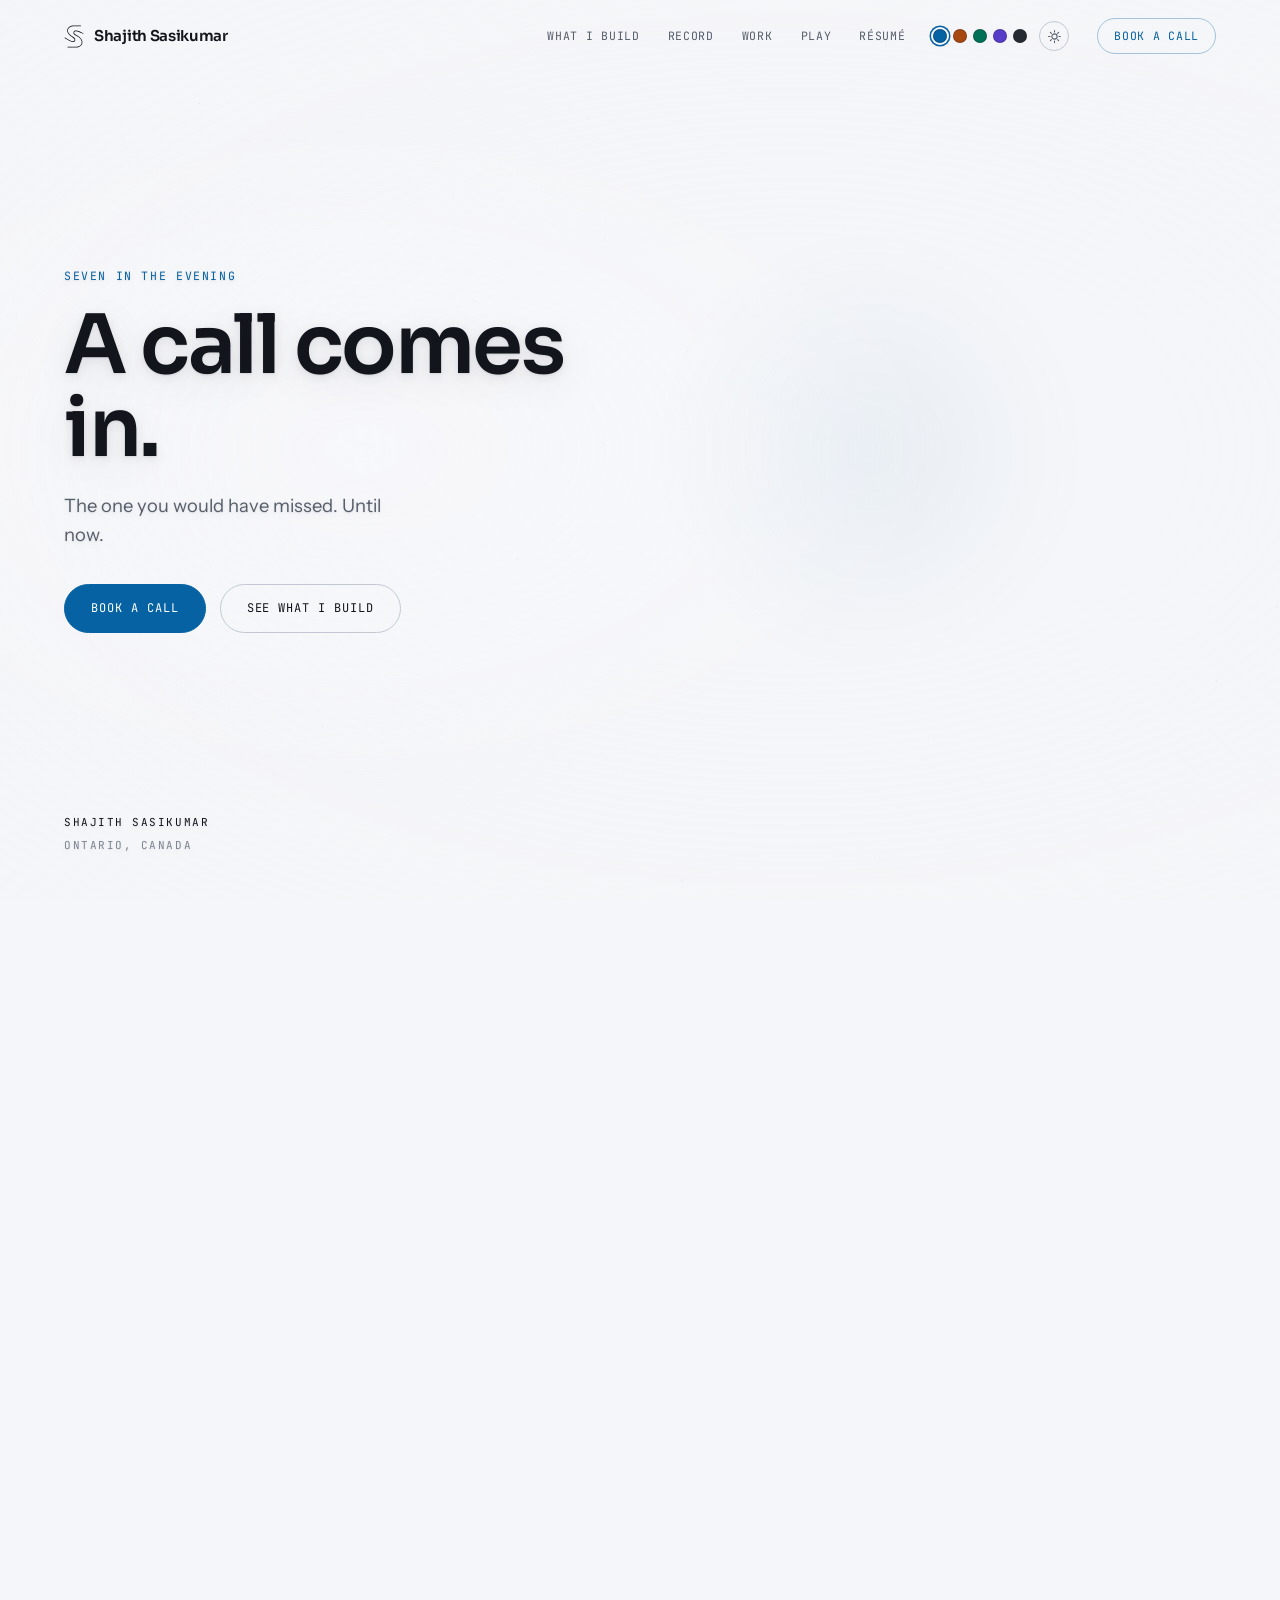
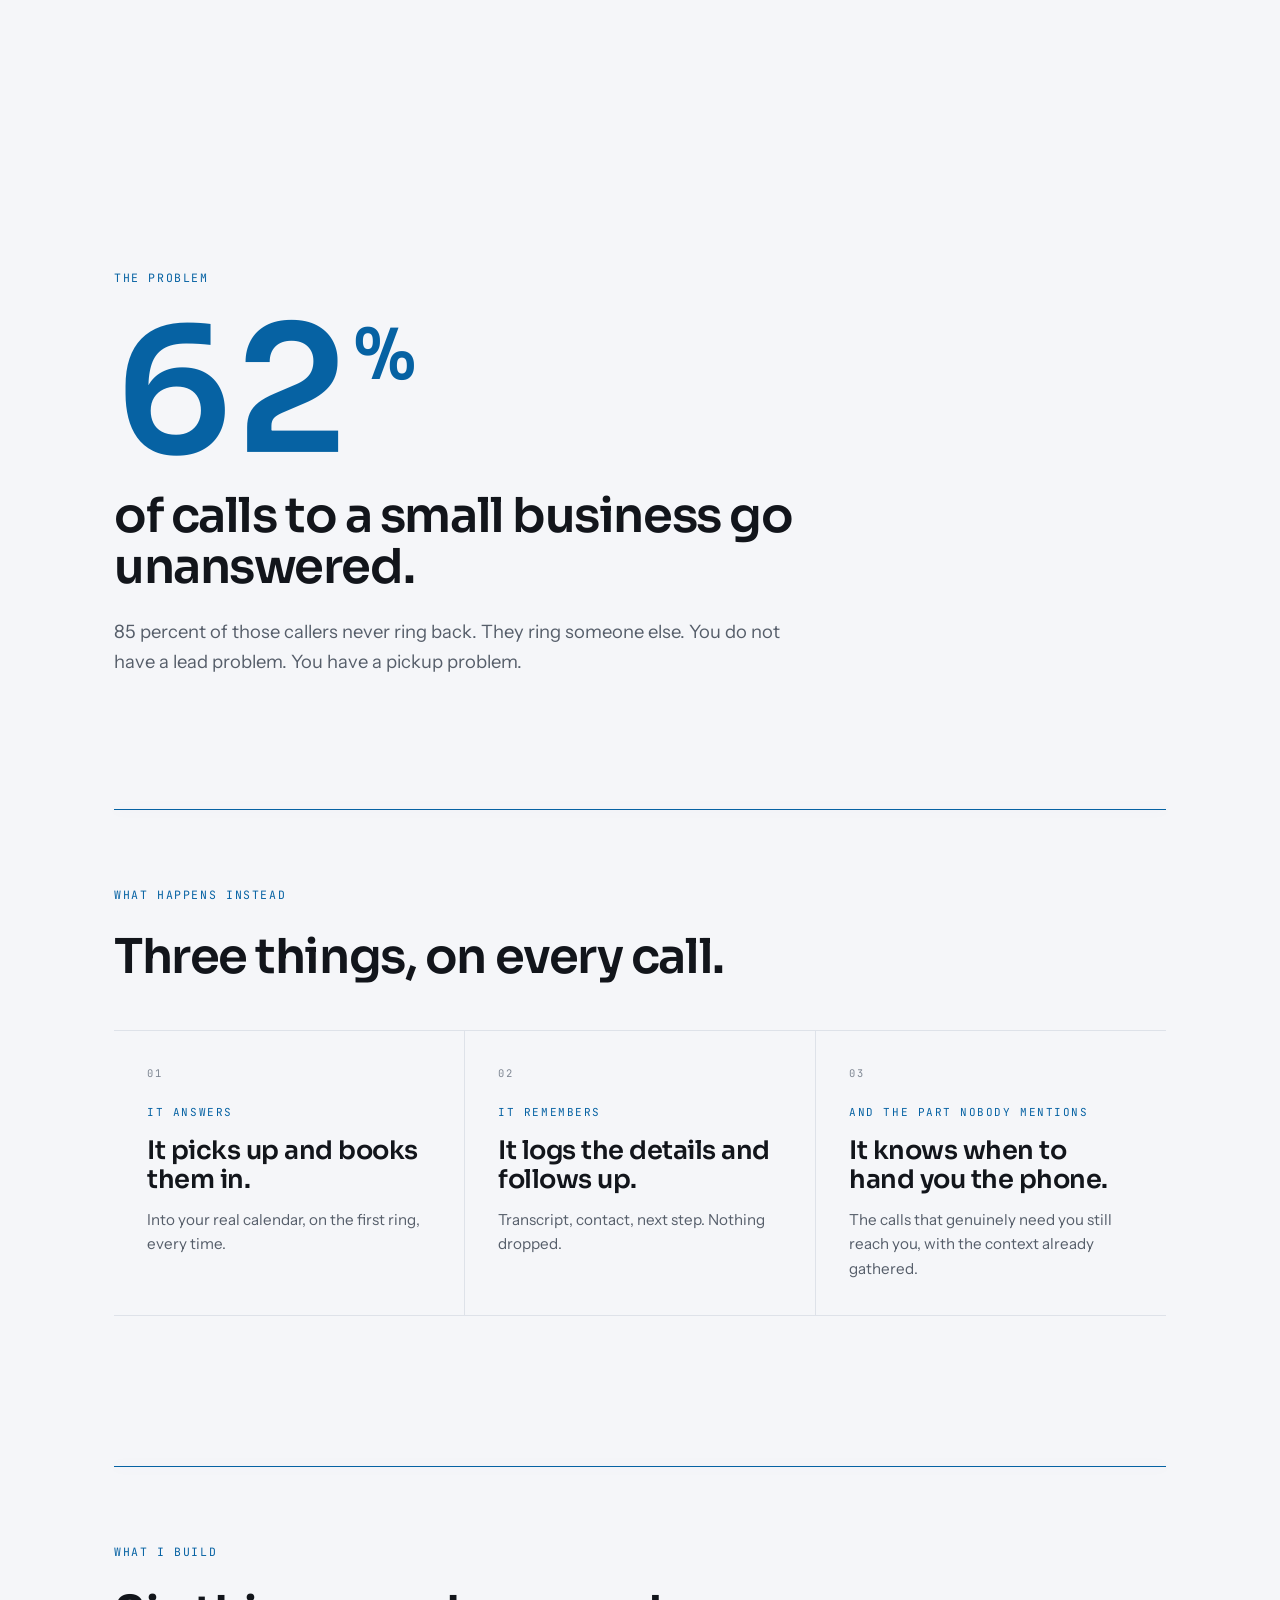
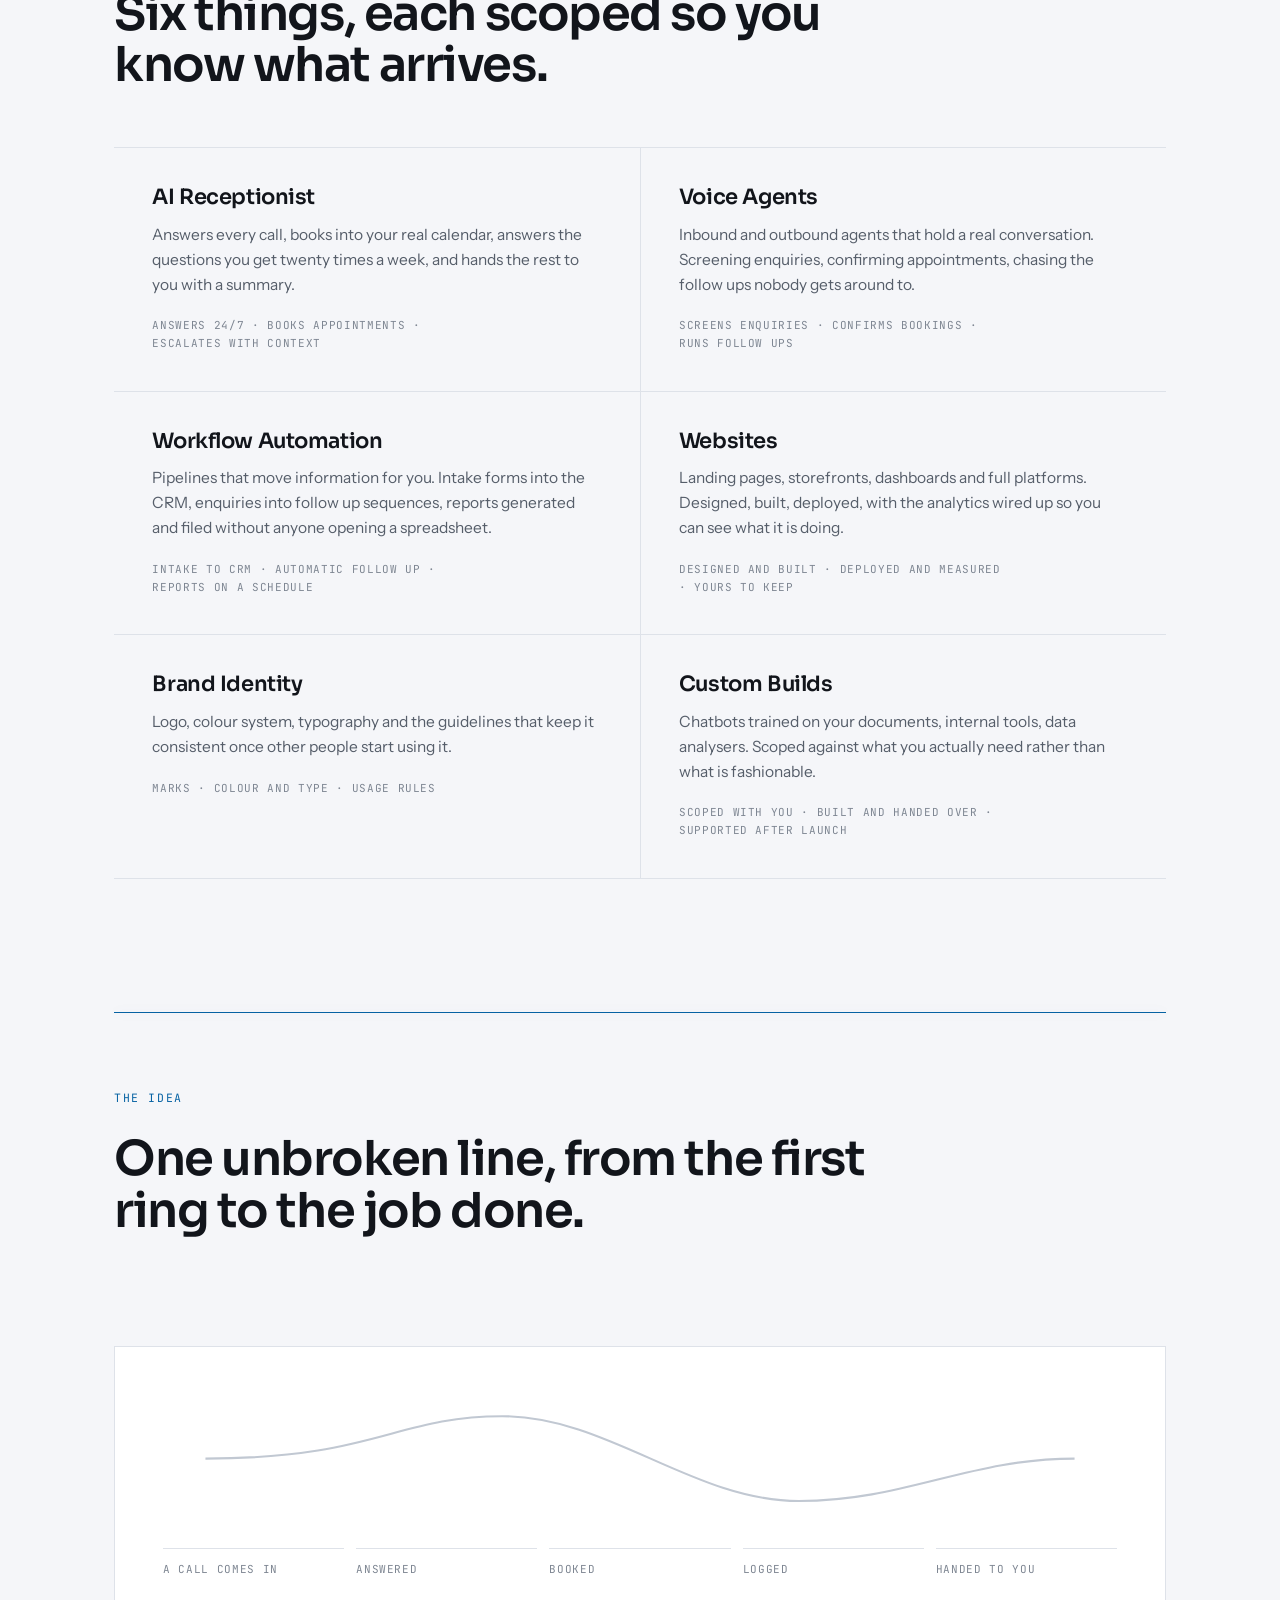
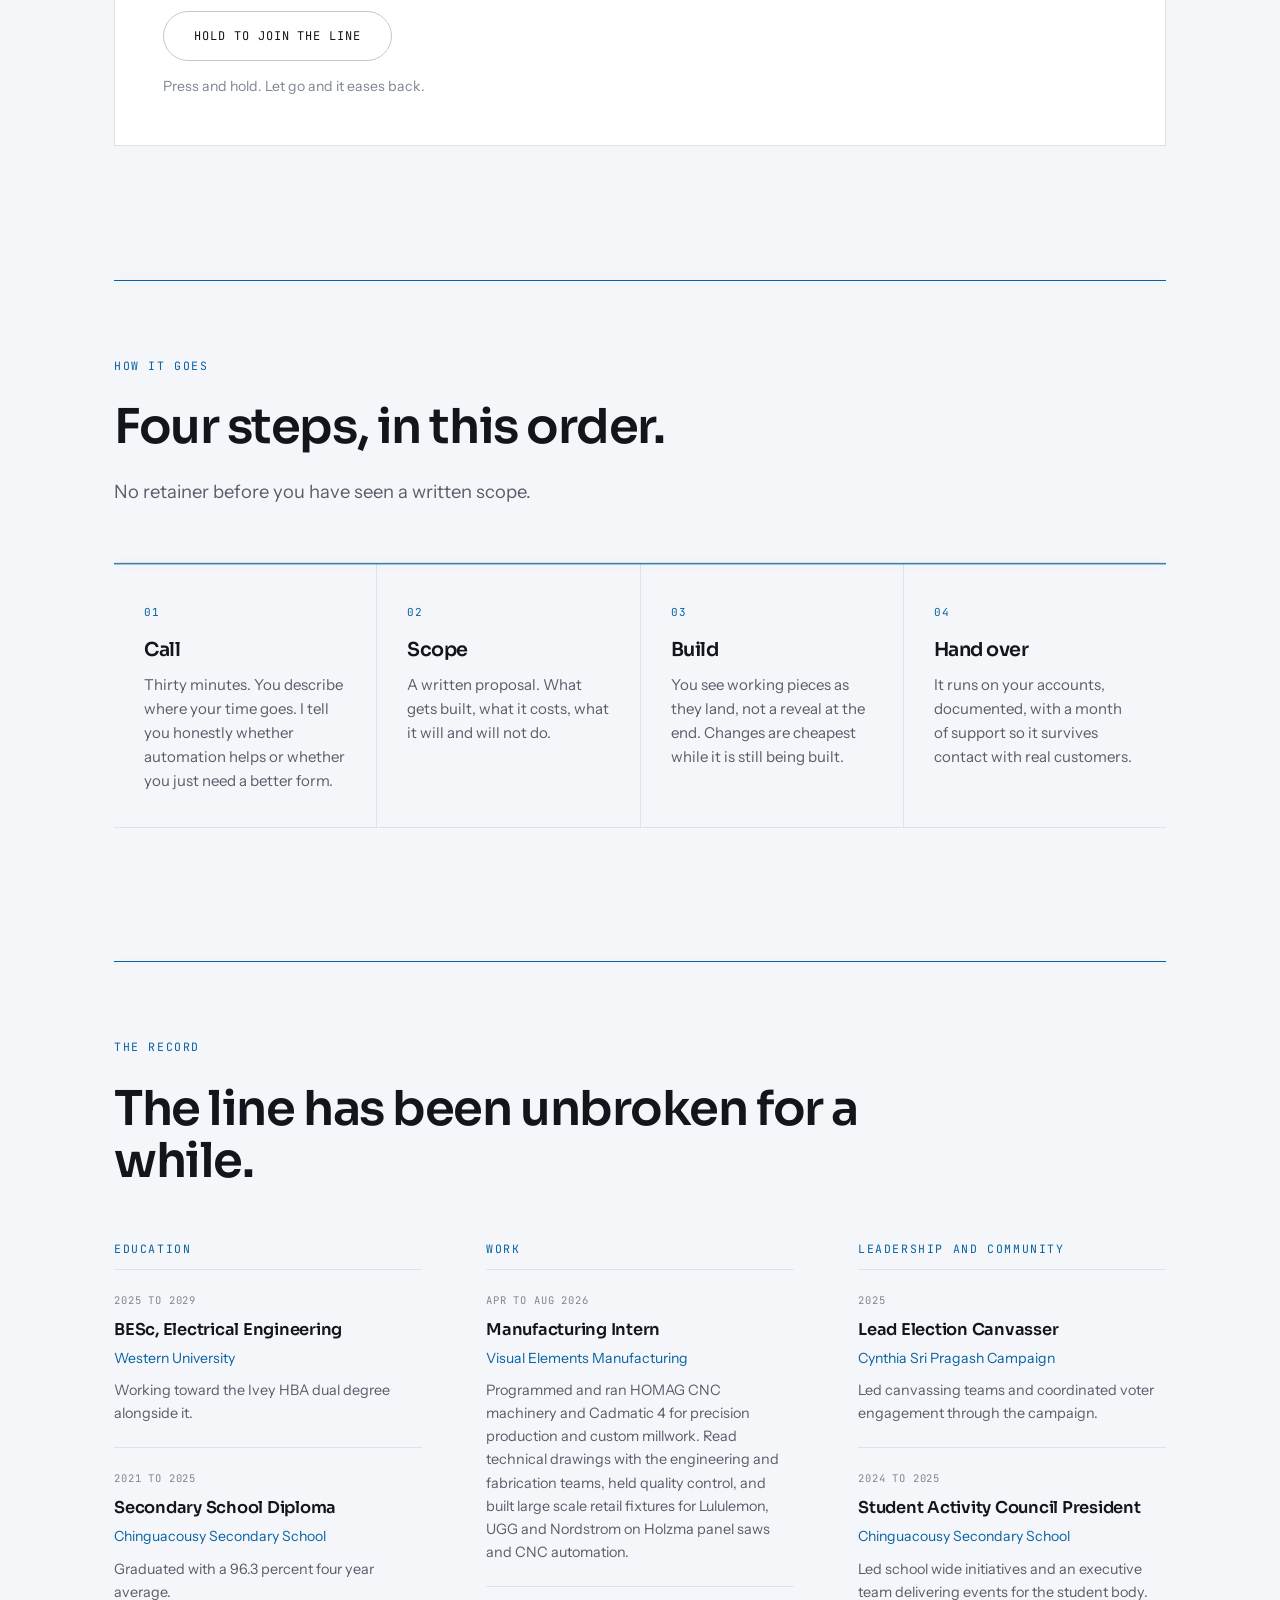
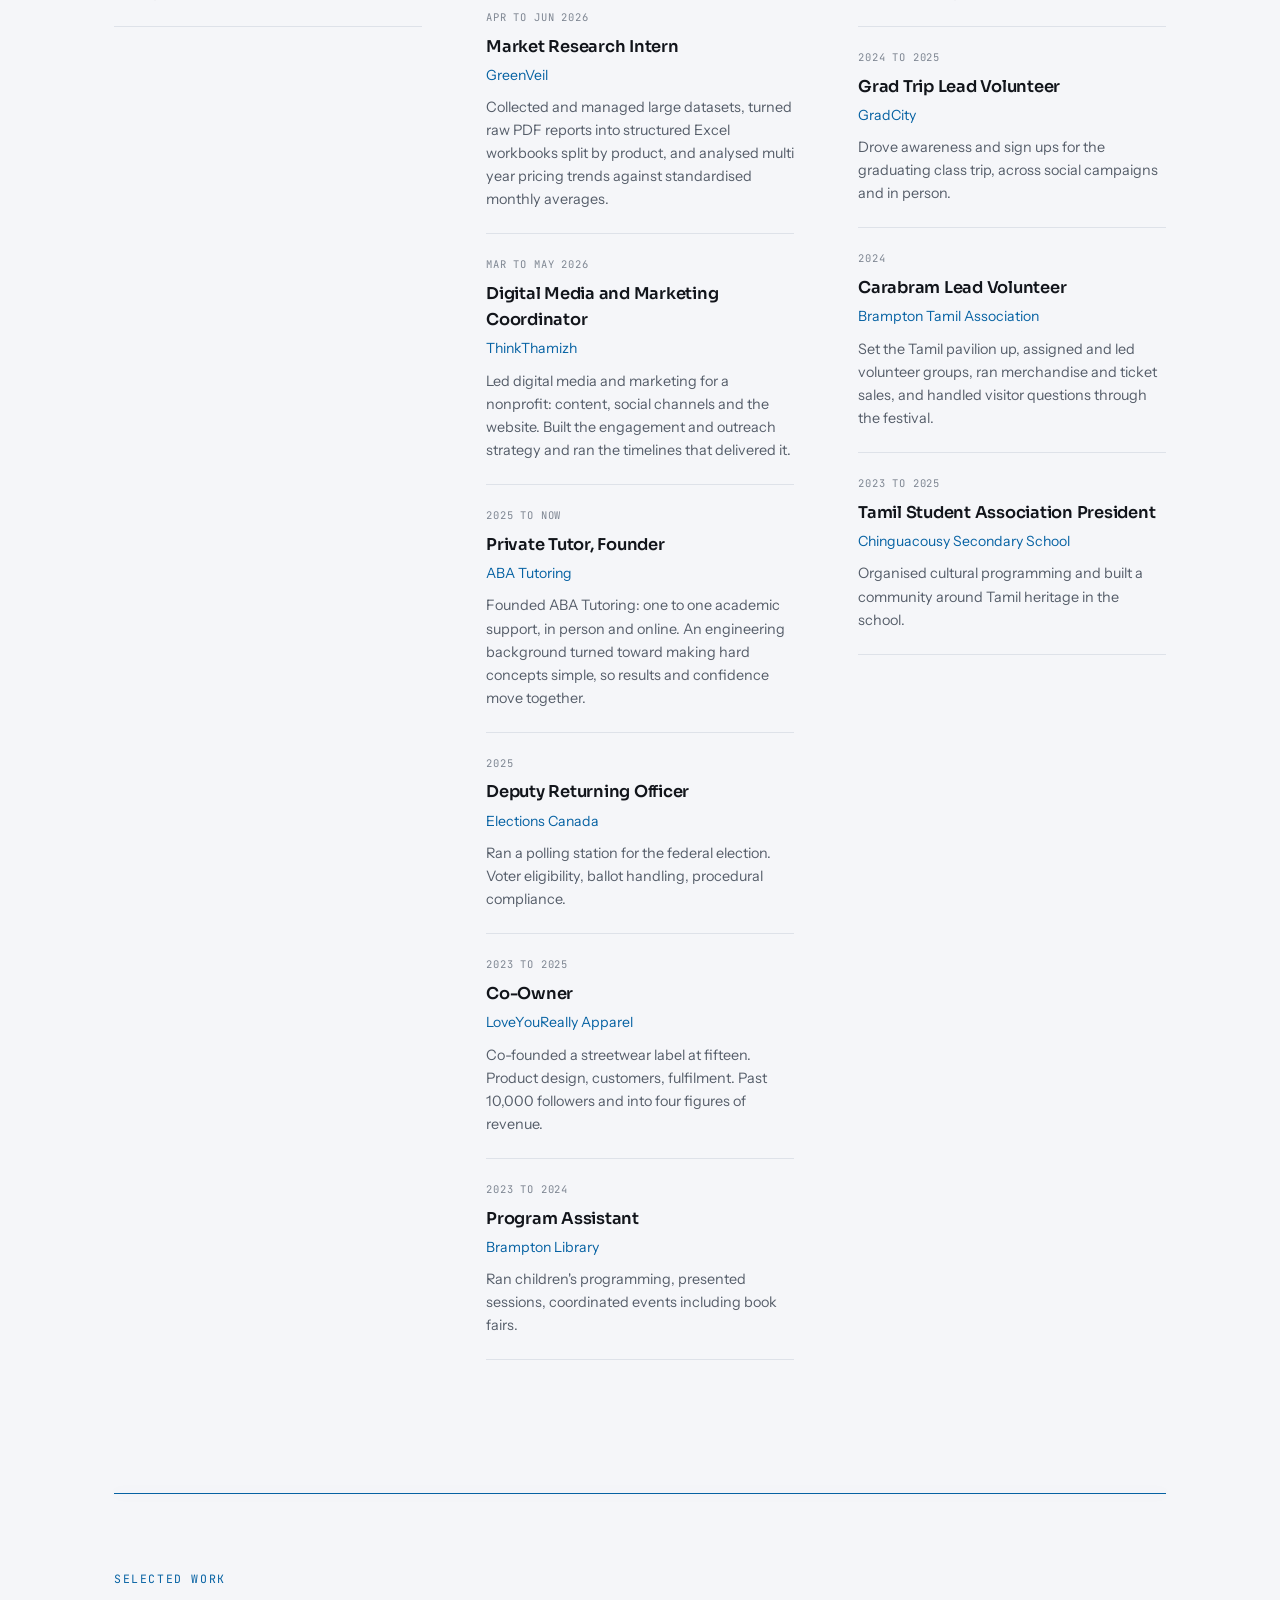
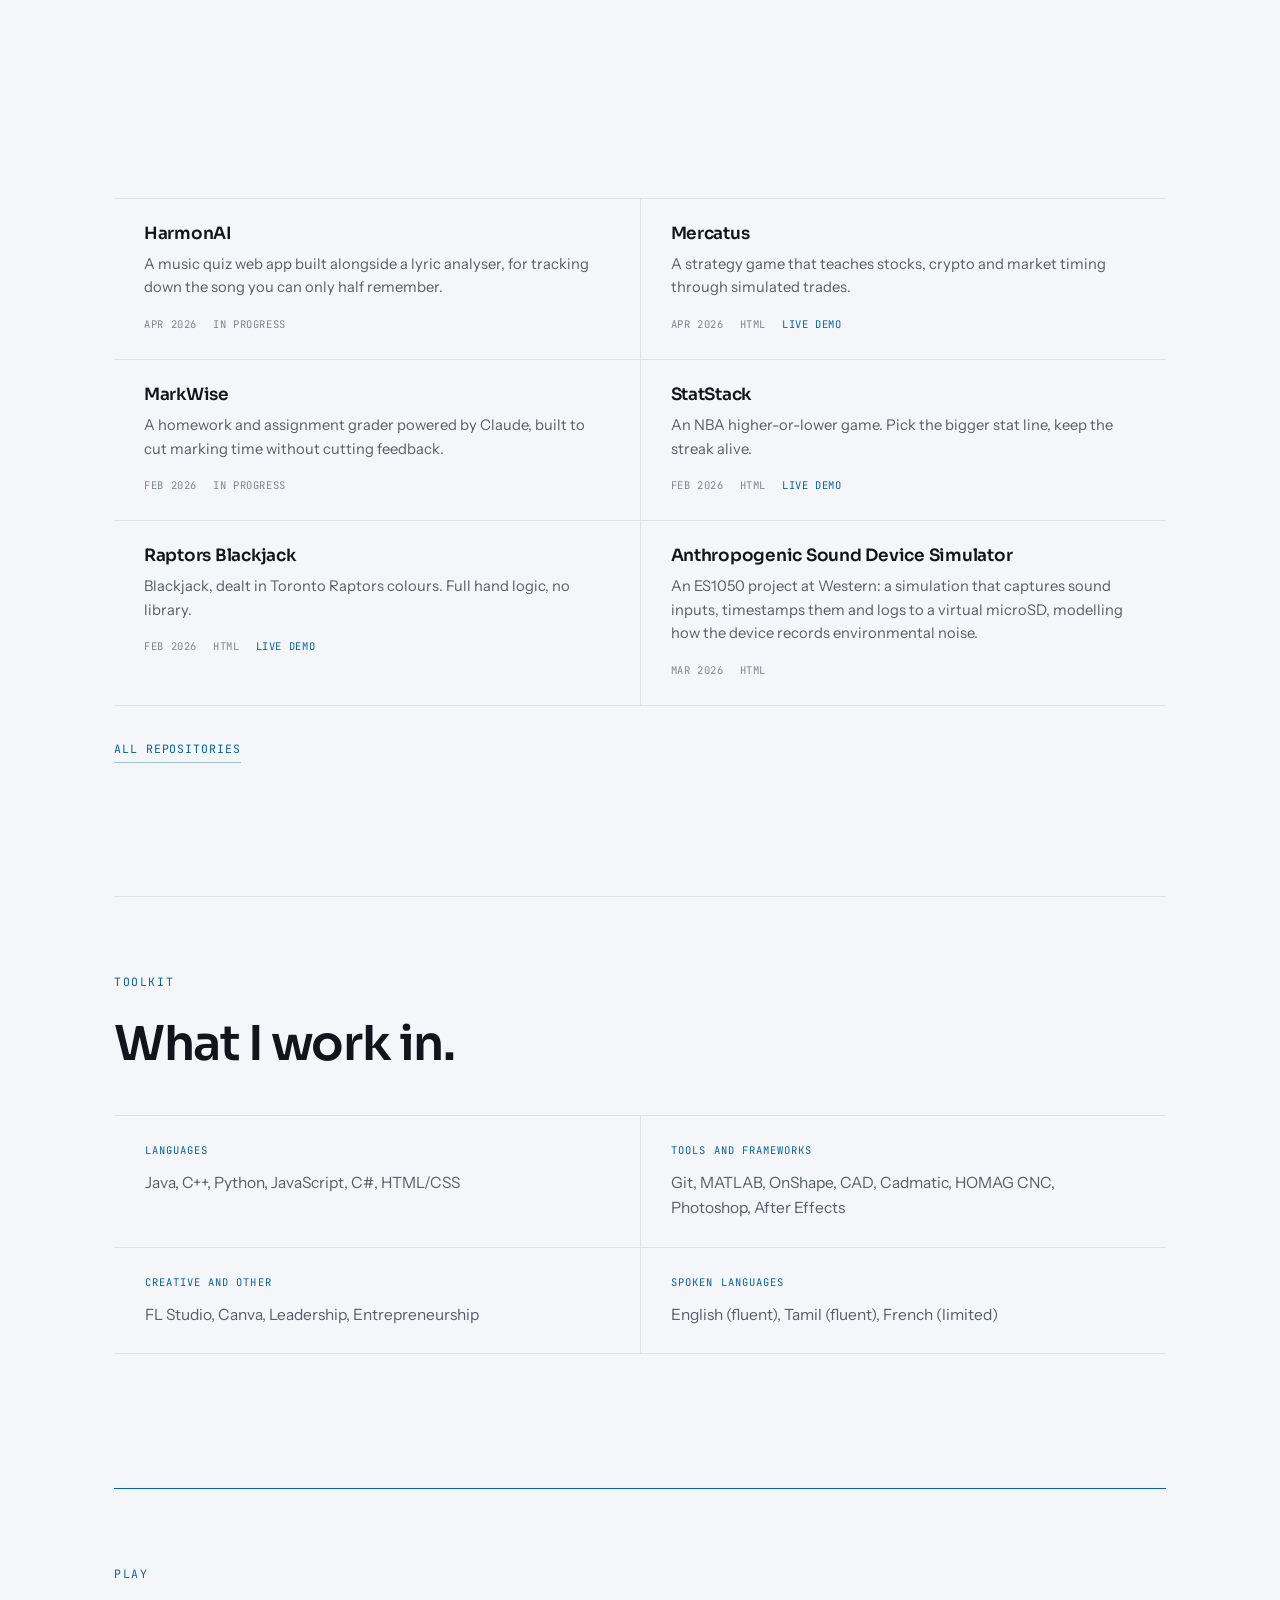
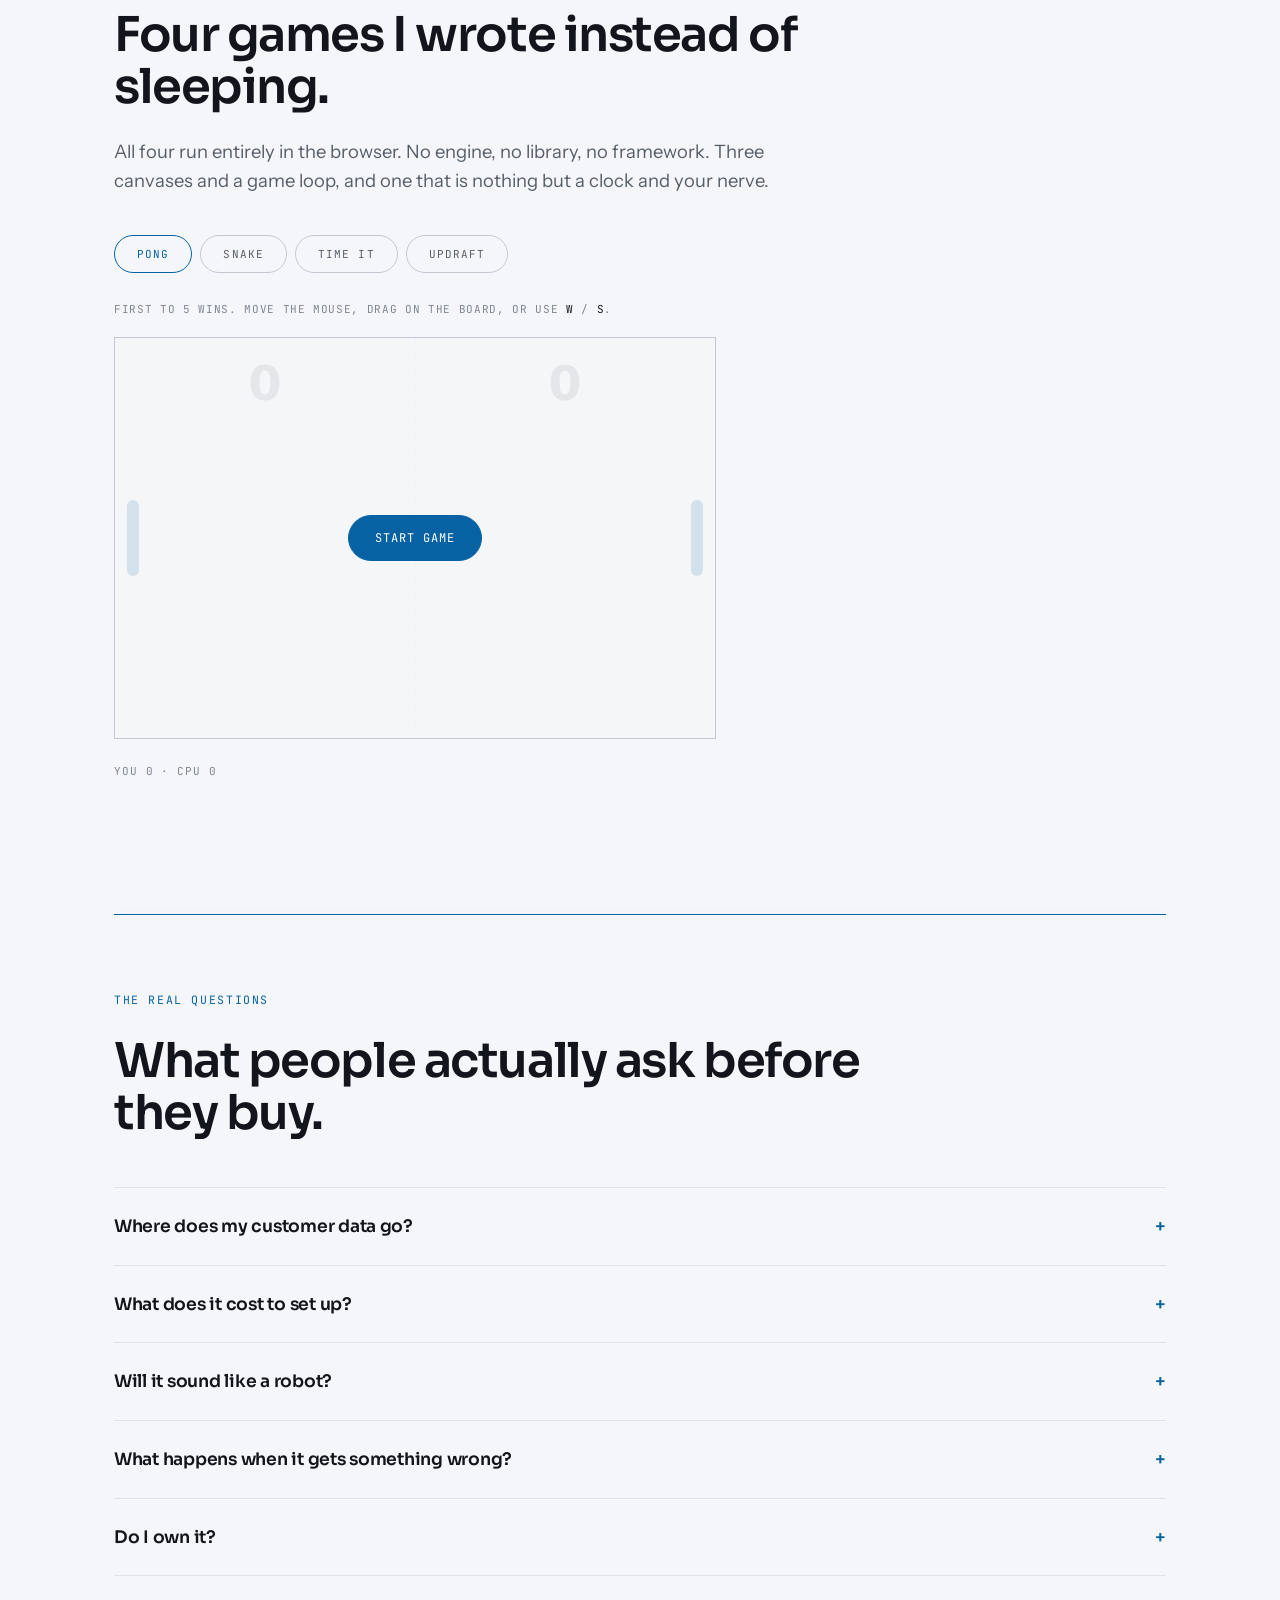
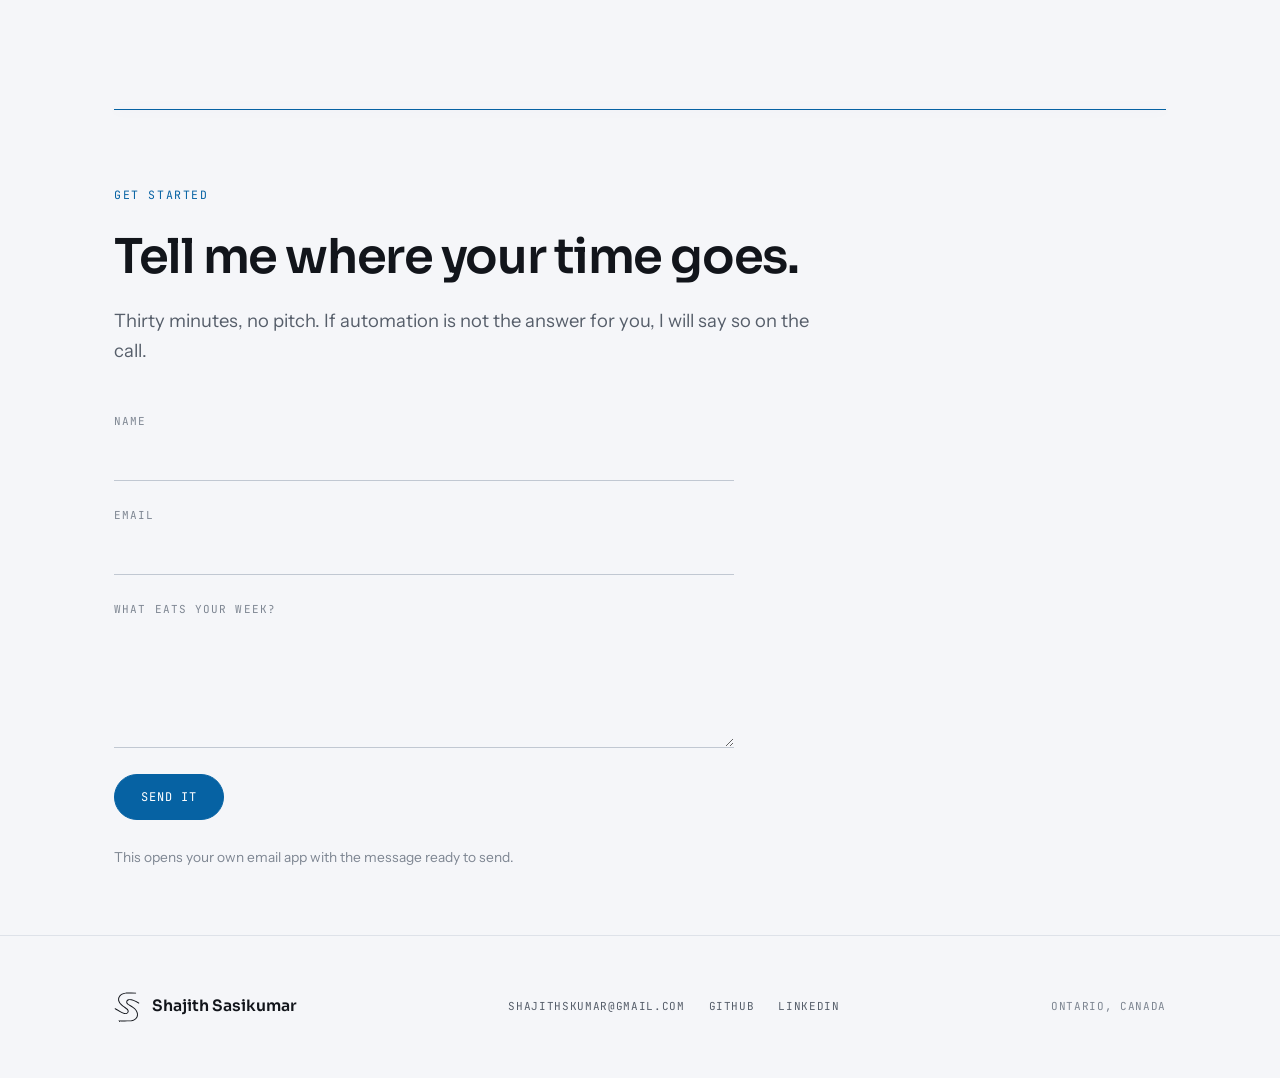
==== index.html @ 6ab2321f "Stamp the asset URLs, and make the fps panel reachable The panel did not appear, and the reason is t" ====
<!doctype html>
<html lang="en">
<head>
<meta charset="utf-8">
<meta name="viewport" content="width=device-width, initial-scale=1">
<title>Shajith Sasikumar, AI systems that keep running</title>
<meta name="description" content="I build AI receptionists, voice agents and workflow automation for small businesses. Electrical Engineering at Western University, pursuing the Ivey HBA.">
<meta name="theme-color" content="#0B0D10">
<script>
/* Runs before the stylesheet paints, so a returning visitor never sees the
   default theme flash past on the way to theirs. */
(function () {
  try {
    var d = document.documentElement, s = window.localStorage;
    var m = s.getItem('ss-mode');
    if (m === 'light' || m === 'dark') d.setAttribute('data-theme', m);
    var a = s.getItem('ss-accent');
    if (a && a !== 'signal') d.setAttribute('data-accent', a);
  } catch (e) {}
})();
</script>
<link rel="icon" href="data:image/svg+xml,<svg xmlns='http://www.w3.org/2000/svg' viewBox='0 0 32 32'><rect width='32' height='32' fill='%230B0D10'/><path d='M9 22c6 0 8-4 14-4M9 14c6 0 8-4 14-4' stroke='%23EEF2F6' stroke-width='2.4' fill='none' stroke-linecap='round'/></svg>">

<!-- DEPLOY STEP: patch og:url and og:image with the live absolute URL before zipping -->
<meta property="og:type" content="website">
<meta property="og:title" content="Shajith Sasikumar, AI systems that keep running">
<meta property="og:description" content="AI receptionists, voice agents and workflow automation for small businesses.">
<meta property="og:url" content="PATCH_AT_DEPLOY">
<meta property="og:image" content="PATCH_AT_DEPLOY">
<meta name="twitter:card" content="summary_large_image">

<link rel="preconnect" href="https://fonts.googleapis.com">
<link rel="preconnect" href="https://fonts.gstatic.com" crossorigin>
<link rel="stylesheet" href="https://fonts.googleapis.com/css2?family=Sora:wght@400;600&family=Instrument+Sans:wght@400;500&family=JetBrains+Mono:wght@400&display=swap">
<link rel="stylesheet" href="assets/style.css?v=20260916c">
</head>

<body>
<a class="skip" href="#main">Skip to content</a>
<div class="prog" id="prog" aria-hidden="true"></div>
<canvas class="streak" id="streak" aria-hidden="true"></canvas>
<div class="wipe" id="wipe" aria-hidden="true"><div class="wipe-mark"><svg class="wipe-mark-svg" xmlns="http://www.w3.org/2000/svg" viewBox="292 256 426 496" fill="currentColor" aria-hidden="true"><g transform="translate(0,1024) scale(0.1,-0.1)"><path d="M4878 7575 c-1 -1 -41 -6 -88 -9 -492 -39 -939 -317 -1120 -698 -67
-141 -85 -228 -85 -413 0 -146 2 -168 28 -255 63 -214 192 -421 392 -628 173
-180 337 -309 715 -562 232 -156 382 -297 420 -395 37 -95 33 -183 -10 -263
-80 -150 -268 -206 -501 -151 -292 69 -835 354 -1411 740 -103 69 -143 76
-177 33 -24 -30 -27 -72 -8 -96 15 -20 170 -122 407 -270 511 -318 900 -504
1190 -568 80 -18 246 -21 313 -5 242 56 407 268 382 488 -26 232 -154 380
-570 657 -300 200 -468 334 -630 501 -126 130 -175 192 -245 309 -186 309
-188 629 -6 910 147 227 441 414 751 479 179 37 284 41 1116 41 l810 0 -3 78
-3 77 -832 2 c-457 1 -833 0 -835 -2z"/><path d="M5306 6479 c-213 -61 -341 -193 -377 -392 -30 -163 56 -349 224 -484
83 -68 170 -123 367 -233 176 -99 361 -213 475 -294 475 -335 732 -754 712
-1156 -23 -445 -333 -773 -850 -899 -190 -47 -303 -51 -1298 -51 -909 0 -909
0 -909 -29 0 -15 -3 -49 -6 -75 -7 -47 -7 -47 1027 -43 569 2 1052 7 1074 11
363 65 601 174 804 370 175 170 270 354 306 591 61 404 -98 801 -462 1156
-205 201 -362 310 -828 577 -216 123 -310 188 -371 255 -196 212 -123 459 161
543 274 81 844 -108 1517 -503 102 -60 131 -73 153 -67 36 9 57 44 53 91 -3
38 -5 39 -148 125 -378 228 -822 421 -1136 494 -161 37 -382 43 -488 13z"/></g></svg></div></div>

<!-- one fixed environment layer behind everything -->
<div class="env" aria-hidden="true"><canvas id="motes"></canvas></div>

<nav class="nav" aria-label="Primary">
  <a class="nav-mark" href="#top">
    <svg width="20" height="23" xmlns="http://www.w3.org/2000/svg" viewBox="292 256 426 496" fill="currentColor" aria-hidden="true"><g transform="translate(0,1024) scale(0.1,-0.1)"><path d="M4878 7575 c-1 -1 -41 -6 -88 -9 -492 -39 -939 -317 -1120 -698 -67
-141 -85 -228 -85 -413 0 -146 2 -168 28 -255 63 -214 192 -421 392 -628 173
-180 337 -309 715 -562 232 -156 382 -297 420 -395 37 -95 33 -183 -10 -263
-80 -150 -268 -206 -501 -151 -292 69 -835 354 -1411 740 -103 69 -143 76
-177 33 -24 -30 -27 -72 -8 -96 15 -20 170 -122 407 -270 511 -318 900 -504
1190 -568 80 -18 246 -21 313 -5 242 56 407 268 382 488 -26 232 -154 380
-570 657 -300 200 -468 334 -630 501 -126 130 -175 192 -245 309 -186 309
-188 629 -6 910 147 227 441 414 751 479 179 37 284 41 1116 41 l810 0 -3 78
-3 77 -832 2 c-457 1 -833 0 -835 -2z"/><path d="M5306 6479 c-213 -61 -341 -193 -377 -392 -30 -163 56 -349 224 -484
83 -68 170 -123 367 -233 176 -99 361 -213 475 -294 475 -335 732 -754 712
-1156 -23 -445 -333 -773 -850 -899 -190 -47 -303 -51 -1298 -51 -909 0 -909
0 -909 -29 0 -15 -3 -49 -6 -75 -7 -47 -7 -47 1027 -43 569 2 1052 7 1074 11
363 65 601 174 804 370 175 170 270 354 306 591 61 404 -98 801 -462 1156
-205 201 -362 310 -828 577 -216 123 -310 188 -371 255 -196 212 -123 459 161
543 274 81 844 -108 1517 -503 102 -60 131 -73 153 -67 36 9 57 44 53 91 -3
38 -5 39 -148 125 -378 228 -822 421 -1136 494 -161 37 -382 43 -488 13z"/></g></svg>
    <span>Shajith Sasikumar</span>
  </a>
  <div class="nav-links">
    <a href="#build">What I build</a>
    <a href="#record">Record</a>
    <a href="#work">Work</a>
    <a href="#play">Play</a>
    <a href="Shajith_Sasikumar_Resume.pdf" target="_blank" rel="noopener">Résumé</a>
    <div class="theming">
      <div class="swatches" role="radiogroup" aria-label="Accent colour">
        <button class="sw" type="button" role="radio" data-accent="signal" aria-checked="true"  aria-label="Signal"></button>
        <button class="sw" type="button" role="radio" data-accent="ember"  aria-checked="false" aria-label="Ember"></button>
        <button class="sw" type="button" role="radio" data-accent="mint"   aria-checked="false" aria-label="Mint"></button>
        <button class="sw" type="button" role="radio" data-accent="iris"   aria-checked="false" aria-label="Iris"></button>
        <button class="sw" type="button" role="radio" data-accent="bone"   aria-checked="false" aria-label="Bone"></button>
      </div>
      <button class="mode" id="mode" type="button" aria-label="Switch colour mode">
        <svg viewBox="0 0 24 24" fill="none" stroke="currentColor" stroke-width="1.7" stroke-linecap="round" aria-hidden="true">
          <g class="i-sun"><circle cx="12" cy="12" r="4.2"/><path d="M12 2.6v2.2M12 19.2v2.2M2.6 12h2.2M19.2 12h2.2M5.4 5.4l1.6 1.6M17 17l1.6 1.6M18.6 5.4L17 7M7 17l-1.6 1.6"/></g>
          <g class="i-moon"><path d="M20 14.2A8.2 8.2 0 0 1 9.8 4a8.4 8.4 0 1 0 10.2 10.2z"/></g>
        </svg>
      </button>
    </div>
    <a class="nav-cta" href="#book">Book a call</a>
  </div>
</nav>

<main id="main">

<!-- ============ HERO ============ -->
<section class="hero" id="top">
  <div class="stage" id="stage">

    <!-- vector environment: depth, drift, and the glow that follows the line -->
    <div class="field-glow" id="field-glow" aria-hidden="true"></div>
    <canvas id="field" class="field" aria-hidden="true"></canvas>
    <div class="vignette" aria-hidden="true"></div>

    <!-- the mark draws itself across the whole scroll -->
    <div class="mark-wrap" aria-hidden="true">
      <div class="mark-halo" id="mark-halo"></div>
      <svg class="hero-mark" xmlns="http://www.w3.org/2000/svg" viewBox="292 256 426 496" fill="none" stroke="currentColor" stroke-width="15.9" stroke-linecap="round" stroke-linejoin="round" aria-hidden="true"><path class="mk mk1" d="M653.21 274.55 C617.32 273.38 581.49 274.53 545.61 274.18 C527.58 274.01 509.55 273.45 491.55 274.55 C473.72 275.64 455.92 278.34 439.22 284.51 C422.36 290.74 406.62 300.50 393.90 313.37 C381.29 326.13 371.64 341.95 367.87 359.25 C364.10 376.54 366.20 395.32 372.61 411.99 C379.02 428.66 389.74 443.22 401.84 456.40 C414.05 469.70 427.66 481.58 442.08 492.37 C456.36 503.06 471.43 512.67 485.99 523.02 C493.33 528.25 500.55 533.66 506.99 540.01 C513.31 546.24 518.88 553.38 521.76 561.69 C524.70 570.17 524.84 579.87 521.68 588.26 C518.57 596.49 512.29 603.45 504.60 607.73 C496.77 612.09 487.49 613.65 478.43 613.45 C469.37 613.25 460.54 611.29 451.93 608.68 C434.86 603.52 418.65 595.85 402.79 587.61 C371.08 571.12 340.75 552.34 311.07 532.40"/><path class="mk mk2" d="M699.43 439.81 C667.86 420.55 635.12 403.59 600.12 391.64 C582.55 385.64 564.41 380.90 545.81 382.04 C536.60 382.60 527.27 384.61 519.46 389.35 C511.64 394.09 505.34 401.55 502.53 410.21 C499.66 419.02 500.42 429.08 504.23 437.51 C507.98 445.80 514.68 452.53 521.86 458.38 C536.21 470.07 552.46 478.21 568.44 487.25 C600.39 505.35 631.24 527.07 652.94 556.60 C663.88 571.49 672.50 588.38 676.30 606.51 C680.06 624.48 679.10 643.68 672.94 660.91 C666.78 678.13 655.43 693.37 641.11 704.80 C626.78 716.24 609.50 723.87 591.73 728.44 C582.68 730.77 573.51 732.31 564.23 733.07 C555.12 733.82 545.91 733.81 536.72 733.84 C518.33 733.90 500.01 734.08 481.67 734.17 C445.00 734.36 408.26 734.19 371.61 734.26"/></svg>
      <svg class="head-layer" viewBox="292 256 426 496" aria-hidden="true">
        <circle class="head" id="head" r="24" cx="-100" cy="-100"/>
        <circle class="head-core" id="head-core" r="6.5" cx="-100" cy="-100"/>
      </svg>
    </div>

    <p class="hero-id">Shajith Sasikumar<span>Ontario, Canada</span></p>

    <!-- the hero's one statement; the intro plays it in -->
    <div class="band hero-copy" id="hero-copy">
      <p class="band-kicker">Seven in the evening</p>
      <h1 class="band-h">A call comes in.</h1>
      <p class="band-sub">The one you would have missed. Until now.</p>
      <div class="band-cta">
        <a class="btn" href="#book">Book a call</a>
        <a class="btn btn-ghost" href="#build">See what I build</a>
      </div>
    </div>

    <p class="hero-cue" id="hero-cue" aria-hidden="true"><span>Scroll</span></p>

  </div>
</section>

  <!-- the composed static hero: phones and reduced motion -->
  <div class="static-hero" id="static-hero">
    <div class="static-field" aria-hidden="true"><svg class="static-mark" xmlns="http://www.w3.org/2000/svg" viewBox="292 256 426 496" fill="none" stroke="currentColor" stroke-width="15.9" stroke-linecap="round" stroke-linejoin="round" aria-hidden="true"><path class="mk mk1" d="M653.21 274.55 C617.32 273.38 581.49 274.53 545.61 274.18 C527.58 274.01 509.55 273.45 491.55 274.55 C473.72 275.64 455.92 278.34 439.22 284.51 C422.36 290.74 406.62 300.50 393.90 313.37 C381.29 326.13 371.64 341.95 367.87 359.25 C364.10 376.54 366.20 395.32 372.61 411.99 C379.02 428.66 389.74 443.22 401.84 456.40 C414.05 469.70 427.66 481.58 442.08 492.37 C456.36 503.06 471.43 512.67 485.99 523.02 C493.33 528.25 500.55 533.66 506.99 540.01 C513.31 546.24 518.88 553.38 521.76 561.69 C524.70 570.17 524.84 579.87 521.68 588.26 C518.57 596.49 512.29 603.45 504.60 607.73 C496.77 612.09 487.49 613.65 478.43 613.45 C469.37 613.25 460.54 611.29 451.93 608.68 C434.86 603.52 418.65 595.85 402.79 587.61 C371.08 571.12 340.75 552.34 311.07 532.40"/><path class="mk mk2" d="M699.43 439.81 C667.86 420.55 635.12 403.59 600.12 391.64 C582.55 385.64 564.41 380.90 545.81 382.04 C536.60 382.60 527.27 384.61 519.46 389.35 C511.64 394.09 505.34 401.55 502.53 410.21 C499.66 419.02 500.42 429.08 504.23 437.51 C507.98 445.80 514.68 452.53 521.86 458.38 C536.21 470.07 552.46 478.21 568.44 487.25 C600.39 505.35 631.24 527.07 652.94 556.60 C663.88 571.49 672.50 588.38 676.30 606.51 C680.06 624.48 679.10 643.68 672.94 660.91 C666.78 678.13 655.43 693.37 641.11 704.80 C626.78 716.24 609.50 723.87 591.73 728.44 C582.68 730.77 573.51 732.31 564.23 733.07 C555.12 733.82 545.91 733.81 536.72 733.84 C518.33 733.90 500.01 734.08 481.67 734.17 C445.00 734.36 408.26 734.19 371.61 734.26"/></svg></div>
    <div class="static-inner">
      <p class="band-kicker">Ontario, Canada</p>
      <h1 class="static-h">It answers the call you would have missed.</h1>
      <p class="static-sub">AI receptionists, voice agents and automation for small businesses. Electrical Engineering at Western University, pursuing the Ivey HBA.</p>
      <div class="band-cta">
        <a class="btn" href="#book">Book a call</a>
        <a class="btn btn-ghost" href="#build">See what I build</a>
      </div>
    </div>
  </div>


<!-- ============ ABOUT ============ -->
<section class="sec" id="about">
  <div class="wrap">
    <div class="rule"></div>
    <p class="kicker">About</p>
    <h2 class="sec-h rev">Electrical engineering, the Ivey HBA, and a practice that pays for itself.</h2>
    <div class="about-grid">
      <div class="about-copy stagger">
        <p>I am an Electrical Engineering student at Western University, working toward the Ivey HBA dual degree. It suits how I already worked: build the thing, then figure out how it pays for itself.</p>
        <p>At fifteen I co-founded a streetwear label and grew it past ten thousand followers, which taught me more about operations than any course has. Since then I have run a school's student council, organised cultural events for the Tamil Student Association, and managed a polling station for a federal election.</p>
        <p>Now I build automated systems for businesses that need the work done without hiring for it.</p>
      </div>
      <dl class="facts rev">
        <div><dt>Programme</dt><dd>Electrical Engineering, pursuing Ivey HBA</dd></div>
        <div><dt>Institution</dt><dd>Western University</dd></div>
        <div><dt>Secondary average</dt><dd>96.3%</dd></div>
        <div><dt>Building since</dt><dd>Age 15</dd></div>
        <div><dt>Languages</dt><dd>English, Tamil, French</dd></div>
      </dl>
    </div>
    <a class="more" href="Shajith_Sasikumar_Resume.pdf" target="_blank" rel="noopener">Download résumé (PDF)</a>
  </div>
</section>

<!-- ============ THE PROBLEM ============ -->
<section class="sec sec-problem" id="problem">
  <div class="wrap">
    <div class="rule"></div>
    <p class="kicker">The problem</p>
    <p class="stat-line"><span class="stat" data-count="62">62</span><span class="pct">%</span></p>
    <h2 class="sec-h">of calls to a small business go unanswered.</h2>
    <p class="lede">85 percent of those callers never ring back. They ring someone else. You do not have a lead problem. You have a pickup problem.</p>
  </div>
</section>

<!-- ============ WHAT I BUILD ============ -->
<!-- ============ WHAT HAPPENS INSTEAD ============ -->
<section class="sec" id="answer">
  <div class="wrap">
    <div class="rule"></div>
    <p class="kicker">What happens instead</p>
    <h2 class="sec-h rev">Three things, on every call.</h2>
    <ol class="beats stagger">
      <li>
        <p class="beat-k">It answers</p>
        <h3>It picks up and books them in.</h3>
        <p>Into your real calendar, on the first ring, every time.</p>
      </li>
      <li>
        <p class="beat-k">It remembers</p>
        <h3>It logs the details and follows up.</h3>
        <p>Transcript, contact, next step. Nothing dropped.</p>
      </li>
      <li>
        <p class="beat-k">And the part nobody mentions</p>
        <h3>It knows when to hand you the phone.</h3>
        <p>The calls that genuinely need you still reach you, with the context already gathered.</p>
      </li>
    </ol>
  </div>
</section>

<section class="sec" id="build">
  <div class="wrap">
    <div class="rule"></div>
    <p class="kicker">What I build</p>
    <h2 class="sec-h">Six things, each scoped so you know what arrives.</h2>
    <ul class="offers">
      <li class="offer"><h3>AI Receptionist</h3><p>Answers every call, books into your real calendar, answers the questions you get twenty times a week, and hands the rest to you with a summary.</p><p class="out">Answers 24/7 · Books appointments · Escalates with context</p></li>
      <li class="offer"><h3>Voice Agents</h3><p>Inbound and outbound agents that hold a real conversation. Screening enquiries, confirming appointments, chasing the follow ups nobody gets around to.</p><p class="out">Screens enquiries · Confirms bookings · Runs follow ups</p></li>
      <li class="offer"><h3>Workflow Automation</h3><p>Pipelines that move information for you. Intake forms into the CRM, enquiries into follow up sequences, reports generated and filed without anyone opening a spreadsheet.</p><p class="out">Intake to CRM · Automatic follow up · Reports on a schedule</p></li>
      <li class="offer"><h3>Websites</h3><p>Landing pages, storefronts, dashboards and full platforms. Designed, built, deployed, with the analytics wired up so you can see what it is doing.</p><p class="out">Designed and built · Deployed and measured · Yours to keep</p></li>
      <li class="offer"><h3>Brand Identity</h3><p>Logo, colour system, typography and the guidelines that keep it consistent once other people start using it.</p><p class="out">Marks · Colour and type · Usage rules</p></li>
      <li class="offer"><h3>Custom Builds</h3><p>Chatbots trained on your documents, internal tools, data analysers. Scoped against what you actually need rather than what is fashionable.</p><p class="out">Scoped with you · Built and handed over · Supported after launch</p></li>
    </ul>
  </div>
</section>


<!-- ============ THE LINE (the one interactive moment) ============ -->
<section class="sec sec-line" id="line">
  <div class="wrap">
    <div class="rule"></div>
    <p class="kicker">The idea</p>
    <h2 class="sec-h rev">One unbroken line, from the first ring to the job done.</h2>
    <p class="lede rev">Hold the button. Watch it join up. That is the whole product.</p>

    <div class="line-stage rev">
      <svg class="line-svg" viewBox="0 0 900 120" aria-hidden="true">
        <path class="line-track" d="M40 60 C 200 60, 220 20, 320 20 S 500 100, 600 100 S 760 60, 860 60" fill="none"/>
        <path class="line-draw" id="line-draw" d="M40 60 C 200 60, 220 20, 320 20 S 500 100, 600 100 S 760 60, 860 60" fill="none"/>
      </svg>
      <ol class="line-steps" id="line-steps">
        <li><span>A call comes in</span></li>
        <li><span>Answered</span></li>
        <li><span>Booked</span></li>
        <li><span>Logged</span></li>
        <li><span>Handed to you</span></li>
      </ol>
      <button class="hold" id="hold" type="button" aria-describedby="hold-help">
        <span class="hold-fill" aria-hidden="true"></span>
        <span class="hold-label">Hold to join the line</span>
      </button>
      <p class="hold-help" id="hold-help">Press and hold. Let go and it eases back.</p>
    </div>
  </div>
</section>

<!-- ============ HOW IT GOES ============ -->
<section class="sec" id="process">
  <div class="wrap">
    <div class="rule"></div>
    <p class="kicker">How it goes</p>
    <h2 class="sec-h rev">Four steps, in this order.</h2>
    <p class="lede rev">No retainer before you have seen a written scope.</p>
    <ol class="steps stagger">
      <li><span class="step-n">01</span><h3>Call</h3><p>Thirty minutes. You describe where your time goes. I tell you honestly whether automation helps or whether you just need a better form.</p></li>
      <li><span class="step-n">02</span><h3>Scope</h3><p>A written proposal. What gets built, what it costs, what it will and will not do.</p></li>
      <li><span class="step-n">03</span><h3>Build</h3><p>You see working pieces as they land, not a reveal at the end. Changes are cheapest while it is still being built.</p></li>
      <li><span class="step-n">04</span><h3>Hand over</h3><p>It runs on your accounts, documented, with a month of support so it survives contact with real customers.</p></li>
    </ol>
  </div>
</section>

<!-- ============ THE RECORD ============ -->
<section class="sec" id="record">
  <div class="wrap">
    <div class="rule"></div>
    <p class="kicker">The record</p>
    <h2 class="sec-h rev">The line has been unbroken for a while.</h2>
    <div class="rec-grid">
      <div class="rec rev">
        <h3 class="rec-h">Education</h3>
        <ul class="rec-list">
          <li><time>2025 to 2029</time><b>BESc, Electrical Engineering</b><span>Western University</span><p>Working toward the Ivey HBA dual degree alongside it.</p></li>
          <li><time>2021 to 2025</time><b>Secondary School Diploma</b><span>Chinguacousy Secondary School</span><p>Graduated with a 96.3 percent four year average.</p></li>
        </ul>
      </div>
      <div class="rec rev">
        <h3 class="rec-h">Work</h3>
        <ul class="rec-list">
          <li><time>Apr to Aug 2026</time><b>Manufacturing Intern</b><span>Visual Elements Manufacturing</span><p>Programmed and ran HOMAG CNC machinery and Cadmatic 4 for precision production and custom millwork. Read technical drawings with the engineering and fabrication teams, held quality control, and built large scale retail fixtures for Lululemon, UGG and Nordstrom on Holzma panel saws and CNC automation.</p></li>
          <li><time>Apr to Jun 2026</time><b>Market Research Intern</b><span>GreenVeil</span><p>Collected and managed large datasets, turned raw PDF reports into structured Excel workbooks split by product, and analysed multi year pricing trends against standardised monthly averages.</p></li>
          <li><time>Mar to May 2026</time><b>Digital Media and Marketing Coordinator</b><span>ThinkThamizh</span><p>Led digital media and marketing for a nonprofit: content, social channels and the website. Built the engagement and outreach strategy and ran the timelines that delivered it.</p></li>
          <li><time>2025 to now</time><b>Private Tutor, Founder</b><span>ABA Tutoring</span><p>Founded ABA Tutoring: one to one academic support, in person and online. An engineering background turned toward making hard concepts simple, so results and confidence move together.</p></li>
          <li><time>2025</time><b>Deputy Returning Officer</b><span>Elections Canada</span><p>Ran a polling station for the federal election. Voter eligibility, ballot handling, procedural compliance.</p></li>
          <li><time>2023 to 2025</time><b>Co-Owner</b><span>LoveYouReally Apparel</span><p>Co-founded a streetwear label at fifteen. Product design, customers, fulfilment. Past 10,000 followers and into four figures of revenue.</p></li>
          <li><time>2023 to 2024</time><b>Program Assistant</b><span>Brampton Library</span><p>Ran children's programming, presented sessions, coordinated events including book fairs.</p></li>
        </ul>
      </div>
      <div class="rec rev">
        <h3 class="rec-h">Leadership and community</h3>
        <ul class="rec-list">
          <li><time>2025</time><b>Lead Election Canvasser</b><span>Cynthia Sri Pragash Campaign</span><p>Led canvassing teams and coordinated voter engagement through the campaign.</p></li>
          <li><time>2024 to 2025</time><b>Student Activity Council President</b><span>Chinguacousy Secondary School</span><p>Led school wide initiatives and an executive team delivering events for the student body.</p></li>
          <li><time>2024 to 2025</time><b>Grad Trip Lead Volunteer</b><span>GradCity</span><p>Drove awareness and sign ups for the graduating class trip, across social campaigns and in person.</p></li>
          <li><time>2024</time><b>Carabram Lead Volunteer</b><span>Brampton Tamil Association</span><p>Set the Tamil pavilion up, assigned and led volunteer groups, ran merchandise and ticket sales, and handled visitor questions through the festival.</p></li>
          <li><time>2023 to 2025</time><b>Tamil Student Association President</b><span>Chinguacousy Secondary School</span><p>Organised cultural programming and built a community around Tamil heritage in the school.</p></li>
        </ul>
      </div>
    </div>
  </div>
</section>

<!-- ============ SELECTED WORK ============ -->
<section class="sec" id="work">
  <div class="wrap">
    <div class="rule"></div>
    <p class="kicker">Selected work</p>
    <h2 class="sec-h rev">Things I have shipped.</h2>
    <p class="lede rev">Six projects from my GitHub. Dates and languages stay current straight from the API.</p>
    <div id="repos" class="repos stagger">
      <article class="repo" data-repo="HarmonAI"><h3><a href="https://github.com/Shaj2x/HarmonAI" target="_blank" rel="noopener noreferrer">HarmonAI</a></h3><p>A music quiz web app built alongside a lyric analyser, for tracking down the song you can only half remember.</p><p class="meta"><span data-f="when">Apr 2026</span><span data-f="stars" hidden></span><span>In progress</span></p></article>
      <article class="repo" data-repo="Mercatus"><h3><a href="https://github.com/Shaj2x/Mercatus" target="_blank" rel="noopener noreferrer">Mercatus</a></h3><p>A strategy game that teaches stocks, crypto and market timing through simulated trades.</p><p class="meta"><span data-f="when">Apr 2026</span><span data-f="lang">HTML</span><span data-f="stars" hidden></span><a class="live" href="https://shaj2x.github.io/Mercatus/" target="_blank" rel="noopener noreferrer">Live demo</a></p></article>
      <article class="repo" data-repo="MarkWise"><h3><a href="https://github.com/Shaj2x/MarkWise" target="_blank" rel="noopener noreferrer">MarkWise</a></h3><p>A homework and assignment grader powered by Claude, built to cut marking time without cutting feedback.</p><p class="meta"><span data-f="when">Feb 2026</span><span data-f="stars" hidden></span><span>In progress</span></p></article>
      <article class="repo" data-repo="StatStack"><h3><a href="https://github.com/Shaj2x/StatStack" target="_blank" rel="noopener noreferrer">StatStack</a></h3><p>An NBA higher-or-lower game. Pick the bigger stat line, keep the streak alive.</p><p class="meta"><span data-f="when">Feb 2026</span><span data-f="lang">HTML</span><span data-f="stars" hidden></span><a class="live" href="https://shaj2x.github.io/StatStack/" target="_blank" rel="noopener noreferrer">Live demo</a></p></article>
      <article class="repo" data-repo="Raptors-BlackJack"><h3><a href="https://github.com/Shaj2x/Raptors-BlackJack" target="_blank" rel="noopener noreferrer">Raptors Blackjack</a></h3><p>Blackjack, dealt in Toronto Raptors colours. Full hand logic, no library.</p><p class="meta"><span data-f="when">Feb 2026</span><span data-f="lang">HTML</span><span data-f="stars" hidden></span><a class="live" href="https://shaj2x.github.io/Raptors-BlackJack/" target="_blank" rel="noopener noreferrer">Live demo</a></p></article>
      <article class="repo" data-repo="Anthropogenic-Sound-Device-Simulator---ES1050-Project"><h3><a href="https://github.com/Shaj2x/Anthropogenic-Sound-Device-Simulator---ES1050-Project" target="_blank" rel="noopener noreferrer">Anthropogenic Sound Device Simulator</a></h3><p>An ES1050 project at Western: a simulation that captures sound inputs, timestamps them and logs to a virtual microSD, modelling how the device records environmental noise.</p><p class="meta"><span data-f="when">Mar 2026</span><span data-f="lang">HTML</span><span data-f="stars" hidden></span></p></article>
    </div>
    <a class="more" href="https://github.com/Shaj2x?tab=repositories" target="_blank" rel="noopener noreferrer">All repositories</a>
  </div>
</section>


<!-- ============ TOOLKIT ============ -->
<section class="sec" id="toolkit">
  <div class="wrap">
    <div class="rule"></div>
    <p class="kicker">Toolkit</p>
    <h2 class="sec-h rev">What I work in.</h2>
    <dl class="kit stagger">
      <div><dt>Languages</dt><dd>Java, C++, Python, JavaScript, C#, HTML/CSS</dd></div>
      <div><dt>Tools and frameworks</dt><dd>Git, MATLAB, OnShape, CAD, Cadmatic, HOMAG CNC, Photoshop, After Effects</dd></div>
      <div><dt>Creative and other</dt><dd>FL Studio, Canva, Leadership, Entrepreneurship</dd></div>
      <div><dt>Spoken languages</dt><dd>English (fluent), Tamil (fluent), French (limited)</dd></div>
    </dl>
  </div>
</section>

<!-- ============ PLAY ============ -->
<section class="sec" id="play">
  <div class="wrap">
    <div class="rule"></div>
    <p class="kicker">Play</p>
    <h2 class="sec-h rev">Four games I wrote instead of sleeping.</h2>
    <p class="lede rev">All four run entirely in the browser. No engine, no library, no framework. Three canvases and a game loop, and one that is nothing but a clock and your nerve.</p>

    <div class="game-tabs" role="tablist" aria-label="Choose a game">
      <button class="game-tab" role="tab" id="tab-pong" aria-controls="panel-pong" aria-selected="true" data-game="pong">Pong</button>
      <button class="game-tab" role="tab" id="tab-snake" aria-controls="panel-snake" aria-selected="false" data-game="snake">Snake</button>
      <button class="game-tab" role="tab" id="tab-time" aria-controls="panel-time" aria-selected="false" data-game="time">Time it</button>
      <button class="game-tab" role="tab" id="tab-lift" aria-controls="panel-lift" aria-selected="false" data-game="lift">Updraft</button>
    </div>

    <div class="game-stage">
      <div class="game-panel" role="tabpanel" id="panel-pong" aria-labelledby="tab-pong">
        <p class="game-hint">First to 5 wins. Move the mouse, drag on the board, or use <b>W</b> / <b>S</b>.</p>
        <div class="game-frame">
          <canvas id="pong" width="600" height="400" aria-label="Pong game"></canvas>
          <div class="game-over" id="pong-over">
            <p class="game-result" id="pong-result"></p>
            <button class="btn" id="pong-start" type="button">Start game</button>
          </div>
        </div>
        <p class="game-score" id="pong-score">You 0 &middot; CPU 0</p>
      </div>

      <div class="game-panel" role="tabpanel" id="panel-snake" aria-labelledby="tab-snake" hidden>
        <p class="game-hint">Arrow keys or <b>WASD</b>. Walls are fatal.</p>
        <div class="game-frame">
          <canvas id="snake" width="600" height="400" aria-label="Snake game"></canvas>
          <div class="game-over" id="snake-over">
            <p class="game-result" id="snake-result"></p>
            <button class="btn" id="snake-start" type="button">Start game</button>
          </div>
        </div>
        <p class="game-score" id="snake-score">Score 0 &middot; Best 0</p>
      </div>

      <div class="game-panel" role="tabpanel" id="panel-time" aria-labelledby="tab-time" hidden>
        <p class="game-hint">Read the target, start the timer, stop when you think you are there. Targets land on quarter seconds. <b>Space</b> works too.</p>
        <div class="game-frame time-frame">
          <p class="time-brief">Stop the clock at</p>
          <p class="time-target" id="t-target">0.00<i>s</i></p>

          <button class="time-btn" id="time-btn" type="button">
            <span class="time-marks">
              <!-- the shape you are filling in, always there -->
              <svg class="tmark tmark-track" viewBox="292 256 426 496" fill="none" stroke="currentColor" stroke-width="15.9" stroke-linecap="round" stroke-linejoin="round" aria-hidden="true"><path d="M653.21 274.55 C617.32 273.38 581.49 274.53 545.61 274.18 C527.58 274.01 509.55 273.45 491.55 274.55 C473.72 275.64 455.92 278.34 439.22 284.51 C422.36 290.74 406.62 300.50 393.90 313.37 C381.29 326.13 371.64 341.95 367.87 359.25 C364.10 376.54 366.20 395.32 372.61 411.99 C379.02 428.66 389.74 443.22 401.84 456.40 C414.05 469.70 427.66 481.58 442.08 492.37 C456.36 503.06 471.43 512.67 485.99 523.02 C493.33 528.25 500.55 533.66 506.99 540.01 C513.31 546.24 518.88 553.38 521.76 561.69 C524.70 570.17 524.84 579.87 521.68 588.26 C518.57 596.49 512.29 603.45 504.60 607.73 C496.77 612.09 487.49 613.65 478.43 613.45 C469.37 613.25 460.54 611.29 451.93 608.68 C434.86 603.52 418.65 595.85 402.79 587.61 C371.08 571.12 340.75 552.34 311.07 532.40"/><path d="M699.43 439.81 C667.86 420.55 635.12 403.59 600.12 391.64 C582.55 385.64 564.41 380.90 545.81 382.04 C536.60 382.60 527.27 384.61 519.46 389.35 C511.64 394.09 505.34 401.55 502.53 410.21 C499.66 419.02 500.42 429.08 504.23 437.51 C507.98 445.80 514.68 452.53 521.86 458.38 C536.21 470.07 552.46 478.21 568.44 487.25 C600.39 505.35 631.24 527.07 652.94 556.60 C663.88 571.49 672.50 588.38 676.30 606.51 C680.06 624.48 679.10 643.68 672.94 660.91 C666.78 678.13 655.43 693.37 641.11 704.80 C626.78 716.24 609.50 723.87 591.73 728.44 C582.68 730.77 573.51 732.31 564.23 733.07 C555.12 733.82 545.91 733.81 536.72 733.84 C518.33 733.90 500.01 734.08 481.67 734.17 C445.00 734.36 408.26 734.19 371.61 734.26"/></svg>
              <!-- the best round so far, sitting behind this one -->
              <svg class="tmark tmark-ghost" viewBox="292 256 426 496" fill="none" stroke="currentColor" stroke-width="15.9" stroke-linecap="round" stroke-linejoin="round" aria-hidden="true"><path d="M653.21 274.55 C617.32 273.38 581.49 274.53 545.61 274.18 C527.58 274.01 509.55 273.45 491.55 274.55 C473.72 275.64 455.92 278.34 439.22 284.51 C422.36 290.74 406.62 300.50 393.90 313.37 C381.29 326.13 371.64 341.95 367.87 359.25 C364.10 376.54 366.20 395.32 372.61 411.99 C379.02 428.66 389.74 443.22 401.84 456.40 C414.05 469.70 427.66 481.58 442.08 492.37 C456.36 503.06 471.43 512.67 485.99 523.02 C493.33 528.25 500.55 533.66 506.99 540.01 C513.31 546.24 518.88 553.38 521.76 561.69 C524.70 570.17 524.84 579.87 521.68 588.26 C518.57 596.49 512.29 603.45 504.60 607.73 C496.77 612.09 487.49 613.65 478.43 613.45 C469.37 613.25 460.54 611.29 451.93 608.68 C434.86 603.52 418.65 595.85 402.79 587.61 C371.08 571.12 340.75 552.34 311.07 532.40"/><path d="M699.43 439.81 C667.86 420.55 635.12 403.59 600.12 391.64 C582.55 385.64 564.41 380.90 545.81 382.04 C536.60 382.60 527.27 384.61 519.46 389.35 C511.64 394.09 505.34 401.55 502.53 410.21 C499.66 419.02 500.42 429.08 504.23 437.51 C507.98 445.80 514.68 452.53 521.86 458.38 C536.21 470.07 552.46 478.21 568.44 487.25 C600.39 505.35 631.24 527.07 652.94 556.60 C663.88 571.49 672.50 588.38 676.30 606.51 C680.06 624.48 679.10 643.68 672.94 660.91 C666.78 678.13 655.43 693.37 641.11 704.80 C626.78 716.24 609.50 723.87 591.73 728.44 C582.68 730.77 573.51 732.31 564.23 733.07 C555.12 733.82 545.91 733.81 536.72 733.84 C518.33 733.90 500.01 734.08 481.67 734.17 C445.00 734.36 408.26 734.19 371.61 734.26"/></svg>
              <svg class="tmark tmark-live" viewBox="292 256 426 496" fill="none" stroke="currentColor" stroke-width="15.9" stroke-linecap="round" stroke-linejoin="round" aria-hidden="true"><path d="M653.21 274.55 C617.32 273.38 581.49 274.53 545.61 274.18 C527.58 274.01 509.55 273.45 491.55 274.55 C473.72 275.64 455.92 278.34 439.22 284.51 C422.36 290.74 406.62 300.50 393.90 313.37 C381.29 326.13 371.64 341.95 367.87 359.25 C364.10 376.54 366.20 395.32 372.61 411.99 C379.02 428.66 389.74 443.22 401.84 456.40 C414.05 469.70 427.66 481.58 442.08 492.37 C456.36 503.06 471.43 512.67 485.99 523.02 C493.33 528.25 500.55 533.66 506.99 540.01 C513.31 546.24 518.88 553.38 521.76 561.69 C524.70 570.17 524.84 579.87 521.68 588.26 C518.57 596.49 512.29 603.45 504.60 607.73 C496.77 612.09 487.49 613.65 478.43 613.45 C469.37 613.25 460.54 611.29 451.93 608.68 C434.86 603.52 418.65 595.85 402.79 587.61 C371.08 571.12 340.75 552.34 311.07 532.40"/><path d="M699.43 439.81 C667.86 420.55 635.12 403.59 600.12 391.64 C582.55 385.64 564.41 380.90 545.81 382.04 C536.60 382.60 527.27 384.61 519.46 389.35 C511.64 394.09 505.34 401.55 502.53 410.21 C499.66 419.02 500.42 429.08 504.23 437.51 C507.98 445.80 514.68 452.53 521.86 458.38 C536.21 470.07 552.46 478.21 568.44 487.25 C600.39 505.35 631.24 527.07 652.94 556.60 C663.88 571.49 672.50 588.38 676.30 606.51 C680.06 624.48 679.10 643.68 672.94 660.91 C666.78 678.13 655.43 693.37 641.11 704.80 C626.78 716.24 609.50 723.87 591.73 728.44 C582.68 730.77 573.51 732.31 564.23 733.07 C555.12 733.82 545.91 733.81 536.72 733.84 C518.33 733.90 500.01 734.08 481.67 734.17 C445.00 734.36 408.26 734.19 371.61 734.26"/></svg>
            </span>
            <span class="time-cue" id="time-label">Start</span>
          </button>

          <dl class="time-read" id="time-read" hidden>
            <div><dt>Target</dt><dd id="t-a">&mdash;</dd></div>
            <div><dt>You</dt><dd id="t-b">&mdash;</dd></div>
            <div><dt>Off by</dt><dd id="t-c">&mdash;</dd></div>
          </dl>
          <p class="time-verdict" id="t-verdict" aria-live="polite"></p>
        </div>
        <p class="game-score" id="time-score">No rounds yet</p>
      </div>

      <div class="game-panel" role="tabpanel" id="panel-lift" aria-labelledby="tab-lift" hidden>
        <p class="game-hint">One button. <b>Space</b>, click, or tap to climb. Everything else is gravity.</p>
        <div class="game-frame">
          <canvas id="lift" width="600" height="400" aria-label="Updraft, a one button flying game"></canvas>
          <div class="game-over" id="lift-over">
            <p class="game-result" id="lift-result"></p>
            <button class="btn" id="lift-start" type="button">Start game</button>
          </div>
        </div>
        <p class="game-score" id="lift-score">Score 0 &middot; Best 0</p>
      </div>
    </div>
  </div>
</section>

<!-- ============ FAQ ============ -->
<section class="sec" id="faq">
  <div class="wrap">
    <div class="rule"></div>
    <p class="kicker">The real questions</p>
    <h2 class="sec-h rev">What people actually ask before they buy.</h2>
    <div class="faq stagger">
      <details><summary>Where does my customer data go?</summary><div class="ans"><div class="ans-in"><p>Onto your own accounts, not mine. The system runs on infrastructure you own and can revoke. I will tell you exactly which services touch a caller's details before anything is built, and you approve that list.</p></div></div></details>
      <details><summary>What does it cost to set up?</summary><div class="ans"><div class="ans-in"><p>Quoted per project after the first call. There is no honest number I can put on a page without knowing your call volume and what you want handled. What I will promise is a written scope with the price on it before you commit to anything.</p></div></div></details>
      <details><summary>Will it sound like a robot?</summary><div class="ans"><div class="ans-in"><p>Not any more. The voices are good now, and that is not where these fail. They fail by staying calm and scripted through a moment that needed a person. An emergency, a complaint, someone upset. So before launch we agree what those moments are and it hands the call straight to you. That is the part most people selling this never mention.</p></div></div></details>
      <details><summary>What happens when it gets something wrong?</summary><div class="ans"><div class="ans-in"><p>Every call is logged with a transcript, so you can see what happened rather than guess. Anything it is unsure about gets escalated to you with the context attached instead of being answered badly.</p></div></div></details>
      <details><summary>Do I own it?</summary><div class="ans"><div class="ans-in"><p>Yes. It runs on your accounts, it is documented, and you can take it elsewhere. I am not a subscription you cannot leave.</p></div></div></details>
    </div>
  </div>
</section>

<!-- ============ BOOK ============ -->
<section class="sec sec-book" id="book">
  <div class="wrap">
    <div class="rule"></div>
    <p class="kicker">Get started</p>
    <h2 class="sec-h rev">Tell me where your time goes.</h2>
    <p class="lede rev">Thirty minutes, no pitch. If automation is not the answer for you, I will say so on the call.</p>
    <form class="form rev" id="form">
      <div class="row">
        <label for="f-name">Name</label>
        <input id="f-name" name="name" type="text" required autocomplete="name">
      </div>
      <div class="row">
        <label for="f-email">Email</label>
        <input id="f-email" name="email" type="email" required autocomplete="email">
      </div>
      <div class="row">
        <label for="f-msg">What eats your week?</label>
        <textarea id="f-msg" name="message" rows="5" required></textarea>
      </div>
      <button class="btn" type="submit">Send it</button>
      <p class="form-note" id="form-note">This opens your own email app with the message ready to send.</p>
    </form>
  </div>
</section>

</main>

<footer class="foot">
  <div class="wrap foot-in">
    <div class="foot-mark"><svg width="26" height="30" xmlns="http://www.w3.org/2000/svg" viewBox="292 256 426 496" fill="currentColor" aria-hidden="true"><g transform="translate(0,1024) scale(0.1,-0.1)"><path d="M4878 7575 c-1 -1 -41 -6 -88 -9 -492 -39 -939 -317 -1120 -698 -67
-141 -85 -228 -85 -413 0 -146 2 -168 28 -255 63 -214 192 -421 392 -628 173
-180 337 -309 715 -562 232 -156 382 -297 420 -395 37 -95 33 -183 -10 -263
-80 -150 -268 -206 -501 -151 -292 69 -835 354 -1411 740 -103 69 -143 76
-177 33 -24 -30 -27 -72 -8 -96 15 -20 170 -122 407 -270 511 -318 900 -504
1190 -568 80 -18 246 -21 313 -5 242 56 407 268 382 488 -26 232 -154 380
-570 657 -300 200 -468 334 -630 501 -126 130 -175 192 -245 309 -186 309
-188 629 -6 910 147 227 441 414 751 479 179 37 284 41 1116 41 l810 0 -3 78
-3 77 -832 2 c-457 1 -833 0 -835 -2z"/><path d="M5306 6479 c-213 -61 -341 -193 -377 -392 -30 -163 56 -349 224 -484
83 -68 170 -123 367 -233 176 -99 361 -213 475 -294 475 -335 732 -754 712
-1156 -23 -445 -333 -773 -850 -899 -190 -47 -303 -51 -1298 -51 -909 0 -909
0 -909 -29 0 -15 -3 -49 -6 -75 -7 -47 -7 -47 1027 -43 569 2 1052 7 1074 11
363 65 601 174 804 370 175 170 270 354 306 591 61 404 -98 801 -462 1156
-205 201 -362 310 -828 577 -216 123 -310 188 -371 255 -196 212 -123 459 161
543 274 81 844 -108 1517 -503 102 -60 131 -73 153 -67 36 9 57 44 53 91 -3
38 -5 39 -148 125 -378 228 -822 421 -1136 494 -161 37 -382 43 -488 13z"/></g></svg><span>Shajith Sasikumar</span></div>
    <nav class="foot-links" aria-label="Footer">
      <a href="mailto:shajithskumar@gmail.com">shajithskumar@gmail.com</a>
      <a href="https://github.com/Shaj2x" target="_blank" rel="noopener noreferrer">GitHub</a>
      <a href="https://www.linkedin.com/in/shajith-sasikumar-5080a5344/" target="_blank" rel="noopener noreferrer">LinkedIn</a>
    </nav>
    <p class="foot-meta">Ontario, Canada</p>
  </div>
</footer>

<script src="assets/app.js?v=20260916c"></script>
</body>
</html>
---- assets/style.css ----
/* ============================================================
   Shajith Sasikumar
   Premise: Unbroken. One continuous line from first contact to handled.
   Palette sampled from the hero footage: cold white light in deep
   tinted charcoal. The accent is spent on the call to action and
   almost nowhere else.
   ============================================================ */

:root{
  /* ---------- THEME ----------
     Every colour on the site resolves from the triplets below, so a theme is
     a handful of numbers rather than a second stylesheet. Dark is the base;
     light overrides the same names further down.

     Each accent ships two values, one per mode: a hue that reads on near
     black is usually too pale on paper, and the reverse. The mode blocks
     pick which of the pair is live. */

  /* signal, the default, and the identity the mark was drawn in */
  --accent-d:159,216,255;      --accent-l:6,98,163;
  --accent-hi-d:200,232,255;   --accent-hi-l:9,124,205;

  /* ---- dark ground ---- */
  --ground-rgb:11,13,16;
  --surface-rgb:14,17,22;
  --panel-rgb:19,23,28;
  --line-rgb:30,36,44;
  --line-bright-rgb:46,55,66;
  --ink-rgb:238,242,246;        /* the drawn mark, the nib, the cursor streak */
  --scrim-rgb:4,6,10;           /* the wash that keeps type readable over the mark */
  --text-primary-rgb:238,242,246;
  --text-secondary-rgb:139,149,161;
  --text-dim-rgb:93,103,115;
  --on-accent:#06090D;          /* type sitting on a filled accent */
  --glow:1;                     /* how much bloom this theme carries */
  --scrim-a:1;                  /* how hard the hero wash works */
  --vignette-a:1;
  --shadow-rgb:5,8,12;
  --tshadow-a:.95;
  --accent-rgb:var(--accent-d);
  --accent-hover-rgb:var(--accent-hi-d);
}

/* ---- light. Not a swap: on paper the mark is ink rather than light, so the
   bloom comes down to a whisper and the scrims lift type instead of sinking
   the ground behind it. ---- */
@media (prefers-color-scheme:light){
  :root:not([data-theme="dark"]){
    --ground-rgb:245,246,249;
    --scrim-a:.42;    /* on paper the same wash bleaches the mark instead */
    --vignette-a:.3;
    --surface-rgb:255,255,255;
    --panel-rgb:255,255,255;
    --line-rgb:222,226,233;
    --line-bright-rgb:193,200,210;
    --ink-rgb:18,21,27;
    --scrim-rgb:250,251,253;
    --text-primary-rgb:18,21,27;
    --text-secondary-rgb:86,94,106;
    --text-dim-rgb:126,134,146;
    --on-accent:#FFFFFF;
    --glow:.26;
    --shadow-rgb:18,24,38;
    --tshadow-a:.10;
    --accent-rgb:var(--accent-l);
    --accent-hover-rgb:var(--accent-hi-l);
  }
}
:root[data-theme="light"]{
  --ground-rgb:245,246,249;
  --scrim-a:.42;    /* on paper the same wash bleaches the mark instead */
  --vignette-a:.3;
  --surface-rgb:255,255,255;
  --panel-rgb:255,255,255;
  --line-rgb:222,226,233;
  --line-bright-rgb:193,200,210;
  --ink-rgb:18,21,27;
  --scrim-rgb:250,251,253;
  --text-primary-rgb:18,21,27;
  --text-secondary-rgb:86,94,106;
  --text-dim-rgb:126,134,146;
  --on-accent:#FFFFFF;
  --glow:.26;
  --shadow-rgb:18,24,38;
  --tshadow-a:.10;
  --accent-rgb:var(--accent-l);
  --accent-hover-rgb:var(--accent-hi-l);
}

/* ---------- the accents ---------- */
:root[data-accent="ember"]{ --accent-d:255,178,122; --accent-l:166,72,16;
                            --accent-hi-d:255,205,166; --accent-hi-l:198,90,24; }
:root[data-accent="mint"]{  --accent-d:126,229,189; --accent-l:0,112,86;
                            --accent-hi-d:170,240,212; --accent-hi-l:0,138,106; }
:root[data-accent="iris"]{  --accent-d:194,177,255; --accent-l:86,60,201;
                            --accent-hi-d:216,205,255; --accent-hi-l:108,80,230; }
:root[data-accent="bone"]{  --accent-d:230,235,242; --accent-l:38,43,51;
                            --accent-hi-d:255,255,255; --accent-hi-l:60,67,78; }

/* ---------- the names the rest of the sheet uses ---------- */
:root{
  --canvas:rgb(var(--ground-rgb));
  --canvas-2:rgb(var(--surface-rgb));
  --panel:rgb(var(--panel-rgb));
  --line:rgb(var(--line-rgb));
  --line-bright:rgb(var(--line-bright-rgb));

  --accent:rgb(var(--accent-rgb));
  --accent-hover:rgb(var(--accent-hover-rgb));
  --accent-muted:rgba(var(--accent-rgb),.34);

  --text-primary:rgb(var(--text-primary-rgb));
  --text-secondary:rgb(var(--text-secondary-rgb));
  --text-dim:rgb(var(--text-dim-rgb));

  --display:'Sora',system-ui,sans-serif;
  --body:'Instrument Sans',system-ui,sans-serif;
  --mono:'JetBrains Mono',ui-monospace,monospace;

  /* motion tokens. every duration and curve on the site comes from here. */
  --ease-out:cubic-bezier(0.23, 1, 0.32, 1);        /* entering and exiting */
  --ease-in-out:cubic-bezier(0.77, 0, 0.175, 1);    /* moving on screen */
  --ease:var(--ease-out);                            /* legacy alias */
  --ease-soft:var(--ease-in-out);

  --t-press:160ms;      /* button feedback */
  --t-ui:200ms;         /* accordions, small state changes */
  --t-enter:300ms;      /* items entering a group */
  --t-reveal:600ms;     /* marketing scroll reveal */

  /* three layer shadow so type survives moving footage */
  --tshadow:0 1px 2px rgba(var(--shadow-rgb),var(--tshadow-a)),
           0 3px 12px rgba(var(--shadow-rgb),calc(var(--tshadow-a) * .82)),
           0 10px 44px rgba(var(--shadow-rgb),calc(var(--tshadow-a) * .84));

  --gut:clamp(20px,5vw,64px);
  --maxw:1180px;
}

*,*::before,*::after{box-sizing:border-box}

html,body{
  overflow-x:hidden;      /* fallback first */
  overflow-x:clip;        /* then the one that actually holds */
}

html{scroll-behavior:smooth;-webkit-text-size-adjust:100%}

body{
  margin:0;
  background:var(--canvas);
  color:var(--text-primary);
  font-family:var(--body);
  font-size:17px;
  line-height:1.6;
  -webkit-font-smoothing:antialiased;
}

h1,h2,h3{font-family:var(--display);font-weight:600;margin:0;line-height:1.08;letter-spacing:-.025em}
p{margin:0}
img{max-width:100%;display:block}

a{color:inherit;text-decoration:none}

:focus-visible{outline:2px solid var(--accent);outline-offset:3px;border-radius:2px}

.skip{
  position:absolute;left:-9999px;top:0;z-index:200;
  background:var(--accent);color:var(--on-accent);padding:12px 20px;
  font-family:var(--mono);font-size:12px;
}
.skip:focus{left:12px;top:12px}

/* ---------- the one fixed environment layer ---------- */
.env{position:fixed;inset:0;z-index:0;pointer-events:none}
.env::after{
  content:"";position:absolute;inset:0;
  background:radial-gradient(120% 80% at 50% 0%,rgba(var(--accent-rgb),.05),transparent 60%);
  animation:envdrift 72s var(--ease-soft) -18s infinite alternate;
}
@keyframes envdrift{from{opacity:.55;transform:translate3d(0,0,0)}to{opacity:1;transform:translate3d(0,-2%,0)}}
#motes{position:absolute;inset:0;width:100%;height:100%;opacity:.5}

.wrap{width:100%;max-width:var(--maxw);margin-inline:auto;padding-inline:var(--gut);position:relative;z-index:1}

/* ---------- nav ---------- */
.nav{
  position:fixed;inset-inline:0;top:0;z-index:100;
  display:flex;align-items:center;justify-content:space-between;
  gap:24px;padding:18px var(--gut);
  transition:background-color .6s var(--ease),backdrop-filter .6s var(--ease),border-color .6s var(--ease);
  border-bottom:1px solid transparent;
}
.nav.solid{background:rgba(var(--ground-rgb),.82);backdrop-filter:blur(14px);border-bottom-color:var(--line)}
.nav-mark{display:inline-flex;align-items:center;gap:10px;font-family:var(--display);font-weight:600;font-size:15px;letter-spacing:-.02em}
.nav-mark svg{color:var(--text-primary);overflow:visible}
.nav-links{display:flex;align-items:center;gap:28px;font-family:var(--mono);font-size:11.5px;letter-spacing:.06em;text-transform:uppercase}
.nav-links a{color:var(--text-secondary);transition:color .4s var(--ease-soft)}
.nav-links a:hover{color:var(--text-primary)}
.nav-cta{color:var(--accent) !important;border:1px solid var(--accent-muted);padding:8px 16px;border-radius:999px;transition:border-color .6s var(--ease),background-color .6s var(--ease)}
.nav-cta:hover{border-color:var(--accent);background:rgba(var(--accent-rgb),.08)}
@media (max-width:820px){.nav-links a:not(.nav-cta){display:none}}

/* ---------- the appearance control ----------
   Five accents and a mode, in the nav where it is findable without being
   loud. The swatches carry both of their own values so each dot shows the
   colour it will actually produce in the mode you are currently in. */
.theming{display:flex;align-items:center;gap:12px}
.swatches{display:flex;align-items:center;gap:6px}
.sw{width:14px;height:14px;border-radius:50%;padding:0;border:1px solid rgba(var(--ink-rgb),.22);
  background:rgb(var(--d));cursor:pointer;
  transition:transform var(--t-press) var(--ease-out),box-shadow var(--t-ui) var(--ease-out)}
.sw[aria-checked="true"]{box-shadow:0 0 0 2px var(--canvas),0 0 0 3.5px rgb(var(--d))}
.sw:active{transform:scale(.88)}
@media (hover:hover) and (pointer:fine){.sw:hover{transform:scale(1.15)}}

.sw[data-accent="signal"]{--d:159,216,255;--l:6,98,163}
.sw[data-accent="ember"] {--d:255,178,122;--l:166,72,16}
.sw[data-accent="mint"]  {--d:126,229,189;--l:0,112,86}
.sw[data-accent="iris"]  {--d:194,177,255;--l:86,60,201}
.sw[data-accent="bone"]  {--d:230,235,242;--l:38,43,51}
:root[data-theme="light"] .sw{background:rgb(var(--l))}
:root[data-theme="light"] .sw[aria-checked="true"]{box-shadow:0 0 0 2px var(--canvas),0 0 0 3.5px rgb(var(--l))}
@media (prefers-color-scheme:light){
  :root:not([data-theme="dark"]) .sw{background:rgb(var(--l))}
  :root:not([data-theme="dark"]) .sw[aria-checked="true"]{
    box-shadow:0 0 0 2px var(--canvas),0 0 0 3.5px rgb(var(--l))}
}

.mode{width:30px;height:30px;display:grid;place-items:center;padding:0;cursor:pointer;
  border:1px solid var(--line-bright);border-radius:999px;color:var(--text-secondary);
  background:transparent;
  transition:color var(--t-ui) var(--ease-out),border-color var(--t-ui) var(--ease-out),
             transform var(--t-press) var(--ease-out)}
.mode svg{width:15px;height:15px}
.mode:active{transform:scale(.92)}
@media (hover:hover) and (pointer:fine){
  .mode:hover{color:var(--text-primary);border-color:var(--accent-muted)}
}
/* dark shows the sun you can switch to; light shows the moon */
.i-sun{display:none}
:root[data-theme="light"] .i-sun{display:inline}
:root[data-theme="light"] .i-moon{display:none}
@media (prefers-color-scheme:light){
  :root:not([data-theme="dark"]) .i-sun{display:inline}
  :root:not([data-theme="dark"]) .i-moon{display:none}
}
@media (max-width:520px){.swatches{display:none}}
@media (pointer:coarse){.sw{width:18px;height:18px}.mode{width:36px;height:36px}}

/* ---------- hero ---------- */
/* One screen. The intro is a played transition, not a scrubbed one, so the
   hero no longer needs five screens of scroll to get through. */
.hero{position:relative;height:100vh;height:100svh;z-index:1}
.stage{position:sticky;top:0;height:100vh;height:100svh;overflow:hidden;background:var(--canvas)}

/* ---------- caption bands ---------- */
.band{
  position:absolute;inset:0;display:grid;align-content:center;
  padding-inline:var(--gut);pointer-events:none;
  opacity:0;text-shadow:var(--tshadow);
}
.band::before{
  content:"";position:absolute;inset:-4%;pointer-events:none;
  opacity:calc((.25 + .75*var(--k,1)) * var(--scrim-a));
  background:radial-gradient(ellipse 78% 64% at 50% 50%,rgba(var(--scrim-rgb),.70) 0%,rgba(var(--scrim-rgb),.48) 46%,rgba(var(--scrim-rgb),0) 76%);
}
.band > *{position:relative}
.band a,.band .btn{pointer-events:auto}

/* the hero's one statement. It sits in the band's position and scrim, and its
   children arrive in sequence once the intro reaches them. */
.hero-copy{opacity:1;--k:1}
.hero-copy > *{opacity:0;transform:translateY(16px);
  transition:opacity 560ms var(--ease-out),transform 560ms var(--ease-out)}
/* the kicker is the title card: it is there from the first paint, so the
   hero is never a blank screen waiting for someone to scroll */
.hero-copy > .band-kicker{opacity:1;transform:none;transition:none}
.hero-copy.lit > *{opacity:1;transform:none}
.hero-copy.lit > *:nth-child(2){transition-delay:80ms}
.hero-copy.lit > *:nth-child(3){transition-delay:160ms}
.hero-copy.lit > *:nth-child(4){transition-delay:300ms}
.hero-copy.done > *{transition-delay:0s}

/* the cue that tells you the intro is waiting on you, gone once it has played */
.hero-cue{position:absolute;left:50%;bottom:clamp(22px,4vh,40px);transform:translateX(-50%);
  font-family:var(--mono);font-size:10.5px;letter-spacing:.2em;text-transform:uppercase;
  color:var(--text-dim);pointer-events:none;
  transition:opacity 420ms var(--ease-out)}
.hero-cue span{display:block;animation:cue 2.4s var(--ease-in-out) infinite}
.hero-cue.gone{opacity:0}
@keyframes cue{0%,100%{transform:translateY(0);opacity:.55}50%{transform:translateY(5px);opacity:1}}

.band-kicker{font-family:var(--mono);font-size:11.5px;letter-spacing:.14em;text-transform:uppercase;color:var(--accent);margin-bottom:18px}
.band-h{font-family:var(--display);font-weight:600;letter-spacing:-.03em;line-height:1.02;
  font-size:clamp(2.1rem,6.4vw,5.2rem);max-width:17ch}
.band-2 .band-h,.band-4 .band-h{font-size:clamp(1.9rem,5.2vw,4.2rem);max-width:19ch}
.band-3 .band-h{font-size:clamp(1.8rem,4.6vw,3.6rem);max-width:20ch}
.band-sub{margin-top:20px;color:var(--text-secondary);font-size:clamp(.95rem,1.5vw,1.15rem);max-width:44ch}

.band-cta{display:flex;flex-wrap:wrap;gap:14px;margin-top:34px}

.btn{
  display:inline-flex;align-items:center;justify-content:center;
  font-family:var(--mono);font-size:12px;letter-spacing:.08em;text-transform:uppercase;
  padding:14px 26px;border-radius:999px;text-shadow:none;
  background:var(--accent);color:var(--on-accent);border:1px solid var(--accent);
  transition:background-color .6s var(--ease),border-color .6s var(--ease),transform .6s var(--ease);
}
.btn:hover{background:var(--accent-hover);border-color:var(--accent-hover);transform:translateY(-1px)}
.btn-ghost{background:transparent;color:var(--text-primary);border-color:var(--line-bright)}
.btn-ghost:hover{background:rgba(var(--ink-rgb),.06);border-color:var(--text-secondary)}
@media (pointer:coarse){.btn{min-height:44px;display:inline-flex;align-items:center;justify-content:center}}

/* per character / per word entrance primitives, transform + opacity only */
.w{display:inline-block;white-space:pre}
.c{display:inline-block;will-change:transform,opacity}
.vh{position:absolute;width:1px;height:1px;overflow:hidden;clip-path:inset(50%);white-space:nowrap}

.e-drift .w{--kc:clamp(0,(var(--k,0) - var(--th,0))*2.8,1);opacity:var(--kc);
  transform:translateY(calc((1 - var(--kc)) * -26px))}
.e-rise .w{--kc:clamp(0,(var(--k,0) - var(--th,0))*2.8,1);opacity:var(--kc);
  transform:translateY(calc((1 - var(--kc)) * 26px))}
.e-settle .w{--kc:clamp(0,(var(--k,0) - var(--th,0))*3,1);opacity:var(--kc);
  transform:translateY(calc((1 - var(--kc)) * 20px))}
.band-4 .band-cta{--kb:clamp(0,(var(--k,0) - .74)*4.2,1);opacity:var(--kb);
  transform:translateY(calc((1 - var(--kb)) * 14px))}

.blur-pair{position:relative;display:block}
.blur-pair .soft,.blur-pair .sharp{display:block}
.blur-pair .soft{position:absolute;inset:0;filter:blur(12px);opacity:calc(1 - var(--k,0))}
.blur-pair .sharp{opacity:var(--k,0)}

/* ---------- the static hero ---------- */
.static-hero{display:none;position:relative;min-height:92svh;align-items:center;
  background-size:cover;background-position:center;background-color:var(--canvas)}
.static-hero::after{content:"";position:absolute;inset:0;opacity:var(--scrim-a);
  background:linear-gradient(180deg,rgba(var(--ground-rgb),.55) 0%,rgba(var(--ground-rgb),.72) 60%,var(--canvas) 100%)}
.static-inner{position:relative;z-index:1;width:100%;max-width:var(--maxw);margin-inline:auto;padding:110px var(--gut) 72px;text-shadow:var(--tshadow)}
.static-h{font-size:clamp(2rem,8vw,3.2rem);letter-spacing:-.03em;line-height:1.04;max-width:16ch}
.static-sub{margin-top:20px;color:var(--text-secondary);max-width:42ch;font-size:1.02rem}

/* THE FIVE STATIC HERO GATES. these strings are duplicated character for
   character in app.js. change one, change both. */
@media (max-width:720px),
       (orientation:portrait) and (max-width:1024px),
       (orientation:portrait) and (pointer:coarse),
       (orientation:landscape) and (pointer:coarse) and (max-height:560px),
       (prefers-reduced-motion:reduce){
  .hero{display:none}
  .static-hero{display:flex}
}

/* short desktop windows keep the scrub but lose the overlays with no room */

/* ---------- sections ---------- */
/* 132px top and bottom meant 264px of nothing between any two sections,
   which on the shorter ones was more empty space than content. */
.sec{position:relative;z-index:1;padding-block:clamp(50px,5.2vw,78px)}
.kicker{font-family:var(--mono);font-size:11.5px;letter-spacing:.14em;text-transform:uppercase;color:var(--accent);margin-bottom:26px}
.rule + .kicker{margin-top:clamp(40px,6vw,76px)}
.sec-h{font-size:clamp(1.7rem,4vw,3rem);max-width:22ch;letter-spacing:-.03em}
.lede{margin-top:24px;color:var(--text-secondary);max-width:58ch;font-size:clamp(1rem,1.6vw,1.15rem)}

.stat-line{display:flex;align-items:flex-start;gap:4px;font-family:var(--display);font-weight:600;
  letter-spacing:-.05em;line-height:.9;color:var(--accent)}
.stat{font-size:clamp(4.5rem,15vw,11rem);font-variant-numeric:tabular-nums}
.pct{font-size:clamp(2rem,6vw,4.4rem);padding-top:.15em}
.sec-problem .sec-h{margin-top:18px}

/* ---------- offers ---------- */
.offers{list-style:none;margin:56px 0 0;padding:0;display:grid;gap:1px;background:var(--line);border-block:1px solid var(--line)}
@media (min-width:860px){.offers{grid-template-columns:1fr 1fr}}
.offer{background:var(--canvas);padding:38px clamp(22px,3vw,40px)}
.offer h3{font-size:1.32rem;letter-spacing:-.02em}
.offer p{margin-top:14px;color:var(--text-secondary);max-width:46ch;font-size:.97rem}
.offer .out{margin-top:20px;font-family:var(--mono);font-size:11px;letter-spacing:.06em;
  text-transform:uppercase;color:var(--text-dim)}

/* ---------- the three beats, moved out of the hero ----------
   They were four timed captions inside a 540vh scrub. A played transition has
   no room to read three blocks of copy, so they live here now, at the reader's
   own pace, right where the problem has just been stated. */
.beats{margin-top:48px;display:grid;gap:1px;background:var(--line);
  border-block:1px solid var(--line);list-style:none;counter-reset:beat;
  padding:0;margin-inline:0}    /* an ol still carries its marker padding */
@media (min-width:900px){.beats{grid-template-columns:repeat(3,1fr)}}
.beats li{background:var(--canvas);padding:34px clamp(22px,2.6vw,34px);position:relative}
.beats li::before{counter-increment:beat;content:"0" counter(beat);
  font-family:var(--mono);font-size:10.5px;letter-spacing:.14em;color:var(--text-dim);
  display:block;margin-bottom:22px}
.beat-k{font-family:var(--mono);font-size:11px;letter-spacing:.14em;text-transform:uppercase;
  color:var(--accent);margin-bottom:14px}
.beats h3{font-family:var(--display);font-weight:600;letter-spacing:-.02em;line-height:1.14;
  font-size:clamp(1.25rem,2vw,1.6rem);max-width:18ch}
.beats li > p:last-child{margin-top:14px;color:var(--text-secondary);font-size:.95rem;max-width:34ch}

/* ---------- entrances for the page below the hero ---------- */
.rev{clip-path:inset(0 0 100% 0);transition:clip-path var(--t-reveal) var(--ease-in-out)}
.rev.in{clip-path:inset(0 0 0 0)}

/* group entrance: 60ms steps, opacity and transform only */
.stagger > *{opacity:0;transform:translateY(10px);
  transition:opacity var(--t-enter) var(--ease-out),transform var(--t-enter) var(--ease-out)}
.stagger.in > *{opacity:1;transform:none}
.stagger.in > *:nth-child(2){transition-delay:60ms}
.stagger.in > *:nth-child(3){transition-delay:120ms}
.stagger.in > *:nth-child(4){transition-delay:180ms}
.stagger.in > *:nth-child(5){transition-delay:240ms}
.stagger.in > *:nth-child(6){transition-delay:300ms}
/* retire the delays once in, at matching specificity, so hovers never lag */
.stagger.done > *:nth-child(n){transition-delay:0s}

/* ---------- reduced motion, honored completely ---------- */
@media (prefers-reduced-motion:reduce){
  html{scroll-behavior:auto}
  *,*::before,*::after{
    animation-duration:.01ms !important;animation-iteration-count:1 !important;
    transition-duration:.01ms !important;transition-delay:0s !important;
  }
  .rev,.stagger > *{opacity:1 !important;transform:none !important}
  .band{opacity:1}
  #motes{display:none}
}

/* pause every loop on a hidden tab. play-state does not inherit, so this
   has to hit elements and pseudo elements directly. */
body.paused *,body.paused *::before,body.paused *::after{animation-play-state:paused !important}

/* ---------- the one interactive moment ---------- */
.line-stage{margin-top:56px;border:1px solid var(--line);background:var(--canvas-2);padding:clamp(24px,4vw,48px)}
.line-svg{width:100%;height:auto;display:block;overflow:visible}
.line-track{stroke:var(--line-bright);stroke-width:2}
.line-draw{stroke:var(--accent);stroke-width:2.5;stroke-linecap:round;
  stroke-dasharray:var(--len,1200);stroke-dashoffset:calc(var(--len,1200) * (1 - var(--hold,0)));
  filter:drop-shadow(0 0 10px rgba(var(--accent-rgb),calc(.55 * var(--glow))))}

.line-steps{list-style:none;margin:26px 0 0;padding:0;display:grid;gap:12px;
  grid-template-columns:repeat(auto-fit,minmax(128px,1fr));font-family:var(--mono);
  font-size:11px;letter-spacing:.06em;text-transform:uppercase}
.line-steps li{color:var(--text-dim);border-top:1px solid var(--line);padding-top:12px;
  transition:color .6s var(--ease),border-color .6s var(--ease)}
.line-steps li.lit{color:var(--accent);border-color:var(--accent-muted)}

.hold{position:relative;overflow:hidden;margin-top:32px;cursor:pointer;
  font-family:var(--mono);font-size:12px;letter-spacing:.08em;text-transform:uppercase;
  padding:16px 30px;border-radius:999px;background:transparent;color:var(--text-primary);
  border:1px solid var(--line-bright);transition:border-color .6s var(--ease);
  -webkit-user-select:none;user-select:none;touch-action:none}
.hold:hover{border-color:var(--accent-muted)}
.hold-fill{position:absolute;inset:0;transform-origin:left center;
  transform:scaleX(var(--hold,0));background:rgba(var(--accent-rgb),.16)}
.hold-label{position:relative}
.hold.done{border-color:var(--accent);color:var(--accent)}
.hold-help{margin-top:14px;font-size:.88rem;color:var(--text-dim)}
@media (pointer:coarse){.hold{min-height:44px}}

/* ---------- steps ---------- */
.steps{list-style:none;margin:56px 0 0;padding:0;display:grid;gap:1px;background:var(--line);
  border-block:1px solid var(--line)}
@media (min-width:760px){.steps{grid-template-columns:repeat(4,1fr)}}
.steps li{background:var(--canvas);padding:34px clamp(20px,2.4vw,30px)}
.step-n{font-family:var(--mono);font-size:11px;letter-spacing:.1em;color:var(--accent)}
.steps h3{margin-top:16px;font-size:1.2rem}
.steps p{margin-top:12px;color:var(--text-secondary);font-size:.94rem}

/* ---------- the record ---------- */
.rec-grid{margin-top:56px;display:grid;gap:clamp(36px,5vw,64px)}
@media (min-width:900px){.rec-grid{grid-template-columns:repeat(3,1fr)}}
.rec-h{font-family:var(--mono);font-weight:400;font-size:11.5px;letter-spacing:.14em;
  text-transform:uppercase;color:var(--accent);padding-bottom:14px;border-bottom:1px solid var(--line)}
.rec-list{list-style:none;margin:0;padding:0}
.rec-list li{padding:22px 0;border-bottom:1px solid var(--line)}
.rec-list time{display:block;font-family:var(--mono);font-size:10.5px;letter-spacing:.08em;
  text-transform:uppercase;color:var(--text-dim);font-variant-numeric:tabular-nums}
.rec-list b{display:block;margin-top:8px;font-family:var(--display);font-weight:600;
  font-size:1.02rem;letter-spacing:-.015em}
.rec-list span{display:block;margin-top:4px;font-size:.88rem;color:var(--accent)}
.rec-list p{margin-top:10px;color:var(--text-secondary);font-size:.9rem}

/* ---------- repos ---------- */
.repos{margin-top:48px;display:grid;gap:1px;background:var(--line);border-block:1px solid var(--line)}
@media (min-width:760px){.repos{grid-template-columns:1fr 1fr}}
.repo{background:var(--canvas);padding:26px clamp(20px,2.4vw,30px);min-height:132px}
.repo h3{font-size:1.06rem;letter-spacing:-.015em}
.repo h3 a{transition:color .4s var(--ease-soft)}
.repo h3 a:hover{color:var(--accent)}
.repo p{margin-top:10px;color:var(--text-secondary);font-size:.92rem}
.repo .meta{margin-top:16px;font-family:var(--mono);font-size:10.5px;letter-spacing:.06em;
  text-transform:uppercase;color:var(--text-dim);display:flex;gap:16px;flex-wrap:wrap}
.repo .meta .live{color:var(--accent)}
.more{display:inline-block;margin-top:34px;font-family:var(--mono);font-size:11.5px;
  letter-spacing:.08em;text-transform:uppercase;color:var(--accent);
  border-bottom:1px solid var(--accent-muted);padding-bottom:4px;
  transition:border-color .5s var(--ease)}
.more:hover{border-color:var(--accent)}

/* ---------- faq ---------- */
.faq{margin-top:48px;border-top:1px solid var(--line)}
.faq details{border-bottom:1px solid var(--line)}
.faq summary{list-style:none;cursor:pointer;padding:24px 0;font-family:var(--display);
  font-weight:600;font-size:1.08rem;letter-spacing:-.015em;display:flex;
  justify-content:space-between;gap:20px;align-items:baseline;
  transition:color .4s var(--ease-soft)}
.faq summary::-webkit-details-marker{display:none}
.faq summary::after{content:"+";font-family:var(--mono);color:var(--accent);font-size:1.1rem}
.faq details[open] summary::after{content:"\2212"}
.faq summary:hover{color:var(--accent)}
.faq .ans-in{padding:0 0 26px}
.faq p{margin:0;color:var(--text-secondary);max-width:64ch;font-size:.97rem}

/* ---------- form ---------- */
.form{margin-top:48px;max-width:620px;display:grid;gap:26px}
.row{display:grid;gap:9px}
.row label{font-family:var(--mono);font-size:11px;letter-spacing:.1em;text-transform:uppercase;color:var(--text-dim)}
.row input,.row textarea{
  width:100%;background:transparent;border:0;border-bottom:1px solid var(--line-bright);
  color:var(--text-primary);font-family:var(--body);font-size:1.02rem;padding:10px 2px;
  transition:border-color .5s var(--ease)}
.row input:focus,.row textarea:focus{outline:none;border-bottom-color:var(--accent)}
.row textarea{resize:vertical}
.form .btn{justify-self:start}
.form-note{font-size:.86rem;color:var(--text-dim)}
.form.sent .row,.form.sent .btn{display:none}
.form-done{display:none;border-left:2px solid var(--accent);padding:20px 22px;background:var(--canvas-2)}
.form.sent .form-done{display:block}

/* ---------- footer ---------- */
.foot{position:relative;z-index:1;border-top:1px solid var(--line);padding-block:56px}
.foot-in{display:flex;flex-wrap:wrap;gap:26px;align-items:center;justify-content:space-between}
.foot-mark{display:flex;align-items:center;gap:12px;font-family:var(--display);font-weight:600;font-size:.98rem}
.foot-links{display:flex;flex-wrap:wrap;gap:24px;font-family:var(--mono);font-size:11px;
  letter-spacing:.06em;text-transform:uppercase}
.foot-links a{color:var(--text-secondary);transition:color .4s var(--ease-soft)}
.foot-links a:hover{color:var(--accent)}
.foot-meta{font-family:var(--mono);font-size:11px;letter-spacing:.06em;text-transform:uppercase;color:var(--text-dim)}

/* ---------- band placement ----------
   The mark draws in the right half of the stage, so every caption sits in a
   left column that never crosses it. */
.band-h{max-width:min(17ch,44vw)}
.band-sub{max-width:min(30ch,40vw)}
.band-kicker{max-width:none}
.band-2 .band-h{max-width:min(15ch,42vw)}
.band-3 .band-h,.band-4 .band-h{max-width:min(16ch,42vw)}
.band-3,.band-4{align-content:center}

/* the per band scrim follows the text column */
.band::before{
  background:radial-gradient(ellipse 58% 50% at 30% 50%,rgba(var(--scrim-rgb),.74) 0%,rgba(var(--scrim-rgb),.5) 46%,rgba(var(--scrim-rgb),0) 76%);
}
.band-3::before,.band-4::before{
  background:radial-gradient(ellipse 58% 42% at 30% 30%,rgba(var(--scrim-rgb),.76) 0%,rgba(var(--scrim-rgb),.52) 46%,rgba(var(--scrim-rgb),0) 76%);
}

@media (max-width:1100px){
  .band-h,.band-2 .band-h,.band-3 .band-h,.band-4 .band-h{max-width:min(17ch,72vw)}
  .band-sub{max-width:min(34ch,72vw)}
}

/* the first two beats sit nearest the drawing head, the brightest thing on
   the stage, so they carry a deeper scrim than the later ones */
.band-1::before,.band-2::before{
  background:radial-gradient(ellipse 60% 52% at 30% 50%,rgba(var(--scrim-rgb),.84) 0%,rgba(var(--scrim-rgb),.6) 46%,rgba(var(--scrim-rgb),0) 78%);
}


/* ============================================================
   THE VECTOR HERO
   A point of light traces the mark as you scroll, leaving the
   line behind it. No video anywhere: everything here is vector,
   canvas and transforms, which is why it stays smooth.
   ============================================================ */

.field{position:absolute;inset:0;width:100%;height:100%;opacity:.9}

/* The glow that follows the nib. It was drawn into the field canvas, which
   meant rasterising a gradient the size of the hero on every frame: at a
   retina viewport that was the single most expensive thing on the page, and
   on its own it held the intro to 10fps under a 4x CPU throttle. It is a
   static image that only moves and fades, which is precisely what the
   compositor exists for, so it is one promoted layer now and the animation
   only writes transform and opacity to it. */
.field-glow{position:absolute;left:0;top:0;border-radius:50%;pointer-events:none;
  opacity:0;will-change:transform,opacity;
  background:radial-gradient(circle closest-side,
    rgba(var(--accent-rgb),1) 0%, rgba(var(--accent-rgb),0) 100%)}
@media (prefers-reduced-motion:reduce){.field-glow{display:none}}

.vignette{position:absolute;inset:0;pointer-events:none;opacity:var(--vignette-a);
  background:radial-gradient(ellipse 100% 78% at 62% 50%,rgba(var(--ground-rgb),0) 30%,rgba(var(--ground-rgb),.72) 100%)}

/* the persistent identity line, always on, never part of a beat */
.hero-id{position:absolute;left:var(--gut);bottom:clamp(28px,5vh,52px);z-index:3;
  font-family:var(--mono);font-size:11px;letter-spacing:.14em;text-transform:uppercase;
  color:var(--text-primary);text-shadow:var(--tshadow)}
.hero-id span{display:block;margin-top:6px;color:var(--text-dim)}

/* the mark itself, held in the right half */
.mark-wrap{position:absolute;top:50%;left:68%;transform:translate(-50%,-50%);
  width:min(46vh,34vw);aspect-ratio:426/496;pointer-events:none}
.hero-mark,.head-layer{position:absolute;inset:0;width:100%;height:100%;overflow:visible}

.hero-mark{color:var(--text-primary)}
.hero-mark .mk{
  stroke-dasharray:1200;      /* JS replaces both with the real path length */
  stroke-dashoffset:1200;
}
/* The glow was two stacked drop-shadows on the drawing stroke, the outer one
   at 52px. A blur that wide gives the filter an enormous region, and the
   stroke's dash offset changes every frame, so the whole mark was being
   re-blurred 60 times a second: measured, it put 40% of frames over 33ms.
   It is split in two now. The tight glow that hugs the line stays a
   drop-shadow, which at this radius costs nothing measurable. The wide
   ambient bloom is a static radial gradient behind the mark that only ever
   changes opacity, so the compositor fades it and nothing re-rasterises. */
.hero-mark .mk{filter:drop-shadow(0 0 15px rgba(var(--accent-rgb),calc(.7 * var(--glow))))}
.mark-halo{position:absolute;inset:-22%;pointer-events:none;opacity:0;
  will-change:opacity;
  background:radial-gradient(ellipse 52% 46% at 50% 50%,
    rgba(var(--accent-rgb),calc(.20 * var(--glow))) 0%,
    rgba(var(--accent-rgb),calc(.09 * var(--glow))) 38%,rgba(var(--accent-rgb),0) 70%)}

/* the drawing head: the light doing the writing */
.head{fill:rgba(var(--accent-rgb),calc(.42 * var(--glow) + .12));filter:blur(10px)}
/* the .head disc above is already a blurred bloom, so the core only needs
   the tight highlight: a second 48px shadow here was re-blurring the nib
   every frame for light the disc was providing anyway */
.head-core{fill:rgb(var(--ink-rgb));
  filter:drop-shadow(0 0 15px rgba(var(--accent-rgb),var(--glow)))}
.head,.head-core{opacity:var(--head,0)}
/* Only once the draw is finished. Transitioning opacity during the draw
   would smear the dimming that marks the pen lift. */
.mark-wrap.drawn .head,.mark-wrap.drawn .head-core{
  transition:opacity 260ms var(--ease-out)}

@media (max-width:1100px){
  .mark-wrap{left:50%;top:44%;width:min(52vh,72vw);opacity:.4}
  .vignette{background:radial-gradient(ellipse 120% 80% at 50% 45%,rgba(var(--ground-rgb),0) 20%,rgba(var(--ground-rgb),.8) 100%)}
}

/* ---------- static hero, phones and reduced motion ---------- */
.static-field{position:absolute;inset:0;display:grid;place-items:center;pointer-events:none}
.static-mark{width:min(64vw,320px);height:auto;color:var(--text-primary);opacity:.22;
  filter:drop-shadow(0 0 22px rgba(var(--accent-rgb),calc(.35 * var(--glow))))}
.static-hero::after{background:radial-gradient(ellipse 110% 80% at 50% 42%,rgba(var(--ground-rgb),.2) 0%,rgba(var(--ground-rgb),.86) 72%,var(--canvas) 100%)}

/* ---------- the line motif, carried down the whole page ----------
   The same stroke language as the mark, drawn on scroll, so the sections
   below the hero belong to it instead of sitting underneath it. */
.rule{position:relative;height:1px;background:var(--line);overflow:visible}
.rule::after{content:"";position:absolute;inset:0;background:var(--accent);
  transform-origin:left center;transform:scaleX(var(--draw,0));
  box-shadow:0 0 12px rgba(var(--accent-rgb),calc(.5 * var(--glow)));
  transition:transform 1.6s var(--ease)}
.rule.in::after{--draw:1}

/* ============================================================
   MOTION PASS
   Each of these has one named job. Anything that could not be
   named was not built.
   ============================================================ */

/* Button press. Purpose: feedback, the interface heard you.
   scale() takes the label with it, which is what sells it as physical. */
.btn,.hold,.nav-cta{transition:
  background-color var(--t-ui) var(--ease-out),
  border-color var(--t-ui) var(--ease-out),
  color var(--t-ui) var(--ease-out),
  transform var(--t-press) var(--ease-out)}
.btn:active,.nav-cta:active{transform:scale(.97)}
.btn:hover{transform:none}

/* hover motion is gated: touch fires a false hover on tap */
@media (hover:hover) and (pointer:fine){
  .btn:hover{transform:translateY(-1px)}
}

/* FAQ. Purpose: preventing a jarring change. Height is the one property
   allowed to animate here because there is no transform equivalent, so it
   stays short: layout runs on every frame of it. */
.faq details{overflow:hidden}
.faq .ans{overflow:hidden;height:0;opacity:0;
  transition:height var(--t-ui) var(--ease-out),opacity var(--t-ui) var(--ease-out)}
.faq details[open] .ans{opacity:1}
.faq summary::after{transition:transform var(--t-ui) var(--ease-out)}
.faq details[open] summary::after{transform:rotate(90deg)}

/* Repo cards. Purpose: preventing a jarring change. They arrive after a
   network call, so without this they teleport in mid-read. */
.repo{opacity:0;transform:translateY(10px);
  transition:opacity var(--t-enter) var(--ease-out),transform var(--t-enter) var(--ease-out),
             border-color var(--t-ui) var(--ease-out)}
.repos.ready .repo{opacity:1;transform:none}
.repos.ready .repo:nth-child(2){transition-delay:60ms}
.repos.ready .repo:nth-child(3){transition-delay:120ms}
.repos.ready .repo:nth-child(4){transition-delay:180ms}
.repos.ready .repo:nth-child(5){transition-delay:240ms}
.repos.ready .repo:nth-child(6){transition-delay:300ms}
.repos.done .repo:nth-child(n){transition-delay:0s}

/* Process. Purpose: explanation. The four steps are a real sequence, so a
   line draws through them as they enter, showing the order rather than
   decorating it. */
.steps{position:relative}
.steps::before{content:"";position:absolute;left:0;top:0;width:2px;height:100%;
  background:linear-gradient(180deg,var(--accent),rgba(var(--accent-rgb),.15));
  transform:scaleY(var(--run,0));transform-origin:top center;
  transition:transform 900ms var(--ease-in-out);
  box-shadow:0 0 12px rgba(var(--accent-rgb),calc(.35 * var(--glow)))}
.steps.in::before{--run:1}
@media (min-width:760px){
  .steps::before{width:100%;height:2px;transform:scaleX(var(--run,0));transform-origin:left center}
}

/* Row feedback. Purpose: feedback on something clickable. Gated, and small. */
@media (hover:hover) and (pointer:fine){
  .offer{transition:background-color var(--t-ui) var(--ease-out)}
  .offer:hover{background:var(--panel)}
  .repo:hover{border-color:var(--accent-muted)}
  .rec-list li{transition:border-color var(--t-ui) var(--ease-out)}
  .rec-list li:hover{border-bottom-color:var(--accent-muted)}
}

/* Reduced motion: gentler, not zero. Opacity survives, movement does not. */
@media (prefers-reduced-motion:reduce){
  .rev{clip-path:none !important}
  .steps::before{transform:none !important}
  .faq .ans{transition:none}
  .btn:active,.nav-cta:active{transform:none}
}

/* ---------- scroll progress ---------- */
.prog{position:fixed;left:0;top:0;height:2px;width:100%;z-index:120;transform-origin:left center;
  transform:scaleX(var(--p,0));background:var(--accent);
  box-shadow:0 0 10px rgba(var(--accent-rgb),calc(.55 * var(--glow)));pointer-events:none}

/* ---------- about ---------- */
.about-grid{margin-top:46px;display:grid;gap:clamp(32px,5vw,64px)}
@media (min-width:900px){.about-grid{grid-template-columns:minmax(0,1.5fr) minmax(0,1fr)}}
.about-copy{display:grid;gap:20px}
.about-copy p{color:var(--text-secondary);max-width:58ch}
.facts{margin:0;border-top:1px solid var(--line)}
.facts > div{display:flex;justify-content:space-between;gap:18px;align-items:baseline;
  padding:13px 0;border-bottom:1px solid var(--line)}
.facts dt{font-family:var(--mono);font-size:10.5px;letter-spacing:.1em;text-transform:uppercase;color:var(--text-dim)}
.facts dd{margin:0;font-size:.95rem;text-align:right;font-variant-numeric:tabular-nums}

/* ---------- toolkit ---------- */
.kit{margin:46px 0 0;display:grid;gap:1px;background:var(--line);border-block:1px solid var(--line)}
@media (min-width:760px){.kit{grid-template-columns:1fr 1fr}}
.kit > div{background:var(--canvas);padding:26px clamp(20px,2.4vw,32px)}
.kit dt{font-family:var(--mono);font-size:10.5px;letter-spacing:.1em;text-transform:uppercase;color:var(--accent)}
.kit dd{margin:12px 0 0;color:var(--text-secondary);font-size:.97rem}

/* ---------- games ---------- */
.game-tabs{display:flex;flex-wrap:wrap;gap:8px;margin-top:40px}
.game-tab{font-family:var(--mono);font-size:11px;letter-spacing:.1em;text-transform:uppercase;
  padding:11px 22px;border-radius:999px;background:transparent;color:var(--text-secondary);
  white-space:nowrap;
  border:1px solid var(--line-bright);cursor:pointer;
  transition:border-color var(--t-ui) var(--ease-out),color var(--t-ui) var(--ease-out),
             transform var(--t-press) var(--ease-out)}
.game-tab[aria-selected="true"]{border-color:var(--accent);color:var(--accent)}
.game-tab:active{transform:scale(.97)}
@media (pointer:coarse){.game-tab{min-height:44px}}

.game-stage{margin-top:28px}
.game-hint{font-family:var(--mono);font-size:11px;letter-spacing:.06em;text-transform:uppercase;color:var(--text-dim)}
.game-hint b{color:var(--text-primary);font-weight:400}
.game-frame{position:relative;display:inline-block;max-width:100%;margin-top:18px;
  border:1px solid var(--line-bright);background:var(--canvas-2)}
.game-frame canvas{display:block;max-width:100%;height:auto;background:var(--canvas);touch-action:manipulation}
/* while a game is live the board owns the pointer: no page scroll under a
   dragging thumb, and the paddle is the cursor */
.game-frame canvas.playing{touch-action:none;cursor:none}
.game-over{position:absolute;inset:0;display:grid;place-content:center;justify-items:center;gap:18px;
  background:rgba(var(--ground-rgb),.86);opacity:1;transition:opacity var(--t-ui) var(--ease-out)}
.game-over[hidden]{display:none}
.game-result{font-family:var(--display);font-weight:600;font-size:1.3rem;color:var(--accent)}
.game-result:empty{display:none}
.game-score{margin-top:16px;font-family:var(--mono);font-size:11px;letter-spacing:.08em;
  text-transform:uppercase;color:var(--text-dim);font-variant-numeric:tabular-nums}

/* ---------- Time it ----------
   The mark is the control you press, and afterwards it is the scoreboard:
   it draws itself as far as your accuracy earned. A full logo means you were
   dead on. The faint one behind is the best round of the session, so beating
   your record is something you watch happen rather than read. Nothing here
   moves while the clock runs, because a progress bar would just be the
   answer. */
.time-frame{display:block;padding:clamp(26px,4vw,44px);text-align:center;width:600px;max-width:100%}
.time-brief{font-family:var(--mono);font-size:10.5px;letter-spacing:.16em;text-transform:uppercase;
  color:var(--text-dim)}
.time-target{font-family:var(--display);font-weight:600;letter-spacing:-.04em;line-height:1;
  font-size:clamp(2.6rem,7vw,4rem);color:var(--accent);margin-top:10px;font-variant-numeric:tabular-nums}
.time-target i{font-style:normal;font-size:.42em;letter-spacing:0;margin-left:.1em;color:var(--text-dim)}
/* a new target announces itself rather than appearing in place */
.time-target.fresh{animation:t-fresh 340ms var(--ease-out)}
@keyframes t-fresh{from{opacity:0;transform:translateY(7px)}to{opacity:1;transform:none}}
@media (prefers-reduced-motion:reduce){.time-target.fresh{animation:none}}

/* One control: the marks and the label live inside the button, so the whole
   block is the press target and the logo is never covered by its own UI. */
.time-btn{display:grid;justify-items:center;gap:clamp(14px,2.4vw,22px);
  width:100%;margin-top:clamp(18px,3vw,28px);
  background:transparent;border:0;padding:0;cursor:pointer;touch-action:manipulation;
  transition:transform var(--t-press) var(--ease-out)}
.time-btn:active{transform:scale(.97)}

.time-marks{position:relative;display:block;width:min(230px,58vw);aspect-ratio:426/496}
.tmark{position:absolute;inset:0;width:100%;height:100%;overflow:visible;pointer-events:none}
.tmark path{stroke-dasharray:var(--len,1000);stroke-dashoffset:var(--off,1000);
  transition:stroke-dashoffset var(--t-reveal) var(--ease-out)}
/* the empty shape, so a bad round shows as an unfilled mark rather than a
   blank box, and a good one visibly completes it */
.tmark-track{color:var(--text-primary);opacity:.07}
.tmark-track path{stroke-dashoffset:0}
.tmark-ghost{color:var(--text-primary);opacity:.2}
.tmark-live{color:var(--accent);
  filter:drop-shadow(0 0 14px rgba(var(--accent-rgb),calc(.5 * var(--glow))))}

.time-cue{font-family:var(--mono);font-size:11px;letter-spacing:.16em;text-transform:uppercase;
  color:var(--text-secondary);padding:11px 24px;border-radius:999px;
  border:1px solid var(--line-bright);
  transition:color var(--t-ui) var(--ease-out),border-color var(--t-ui) var(--ease-out)}
@media (hover:hover) and (pointer:fine){
  .time-btn:hover .time-cue{color:var(--text-primary);border-color:var(--accent-muted)}
}
.time-frame.running .time-cue{border-color:var(--accent);color:var(--accent)}
@media (pointer:coarse){.time-cue{min-height:44px;display:grid;place-items:center}}

.time-read{display:grid;grid-template-columns:repeat(3,1fr);gap:1px;background:var(--line);
  border-block:1px solid var(--line);margin-top:clamp(22px,3vw,32px)}
.time-read[hidden]{display:none}
.time-read > div{background:var(--canvas-2);padding:16px 10px}
.time-read dt{font-family:var(--mono);font-size:9.5px;letter-spacing:.14em;text-transform:uppercase;
  color:var(--text-dim)}
.time-read dd{margin-top:8px;font-family:var(--display);font-weight:600;font-size:1.15rem;
  letter-spacing:-.02em;font-variant-numeric:tabular-nums;color:var(--text-primary)}
.time-read > div:last-child dd{color:var(--accent)}
.time-verdict{margin-top:18px;font-family:var(--display);font-weight:600;font-size:1.15rem;
  letter-spacing:-.02em;color:var(--text-primary);min-height:1.4em}
.time-verdict:empty{display:none}

@media (prefers-reduced-motion:reduce){.tmark path{transition:none}}

/* ---------- the page wipe ----------
   Jumping from the hero to a section below it skipped the whole draw, which
   read as the page breaking. The wipe covers the jump so it lands as a cut
   rather than a teleport. Purpose: preventing a jarring change. */
/* ---------- the cursor streak ----------
   A line of light trailing the pointer, in the same stroke language as the
   mark. Decoration, so it is fine pointers only: on touch there is no
   cursor to trail, and reduced motion switches it off entirely. It never
   takes a click, and it stops running the moment the tail catches up. */
/* A window that follows the ribbon, not a sheet over the whole page: a full
   screen layer composited above everything cost a quarter of the intro's
   frames on a retina screen, whether or not anything was drawn into it. */
.streak{position:fixed;left:0;top:0;z-index:250;
  pointer-events:none;display:none;will-change:transform}
.streak.rest{display:none}
@media (hover:hover) and (pointer:fine){.streak{display:block}
  .streak.rest{display:none}}
@media (prefers-reduced-motion:reduce){.streak{display:none}}

.wipe{position:fixed;inset:0;z-index:300;background:var(--canvas);pointer-events:none;
  transform:translateY(100%);will-change:transform}
.wipe.in{transform:translateY(0);transition:transform 280ms var(--ease-out)}
.wipe.out{transform:translateY(-100%);transition:transform 420ms var(--ease-out)}
/* The mark is the whole point of the wipe, so it arrives at a size you can
   actually read it at, and it lands rather than simply being there: it
   scales the last of the way in as the panel closes, and leaves the same
   way. 0.9, never 0 — nothing in the world appears out of nothing. */
.wipe-mark{position:absolute;left:50%;top:50%;width:clamp(150px,17vw,240px);
  color:var(--text-primary);opacity:0;
  transform:translate(-50%,-50%) scale(.9);
  transition:opacity 200ms var(--ease-out),transform 380ms var(--ease-out)}
.wipe-mark-svg{display:block;width:100%;height:auto}
.wipe.in .wipe-mark{opacity:.62;transform:translate(-50%,-50%) scale(1)}

@media (prefers-reduced-motion:reduce){
  .wipe{display:none}
  .prog{transition:none}
}
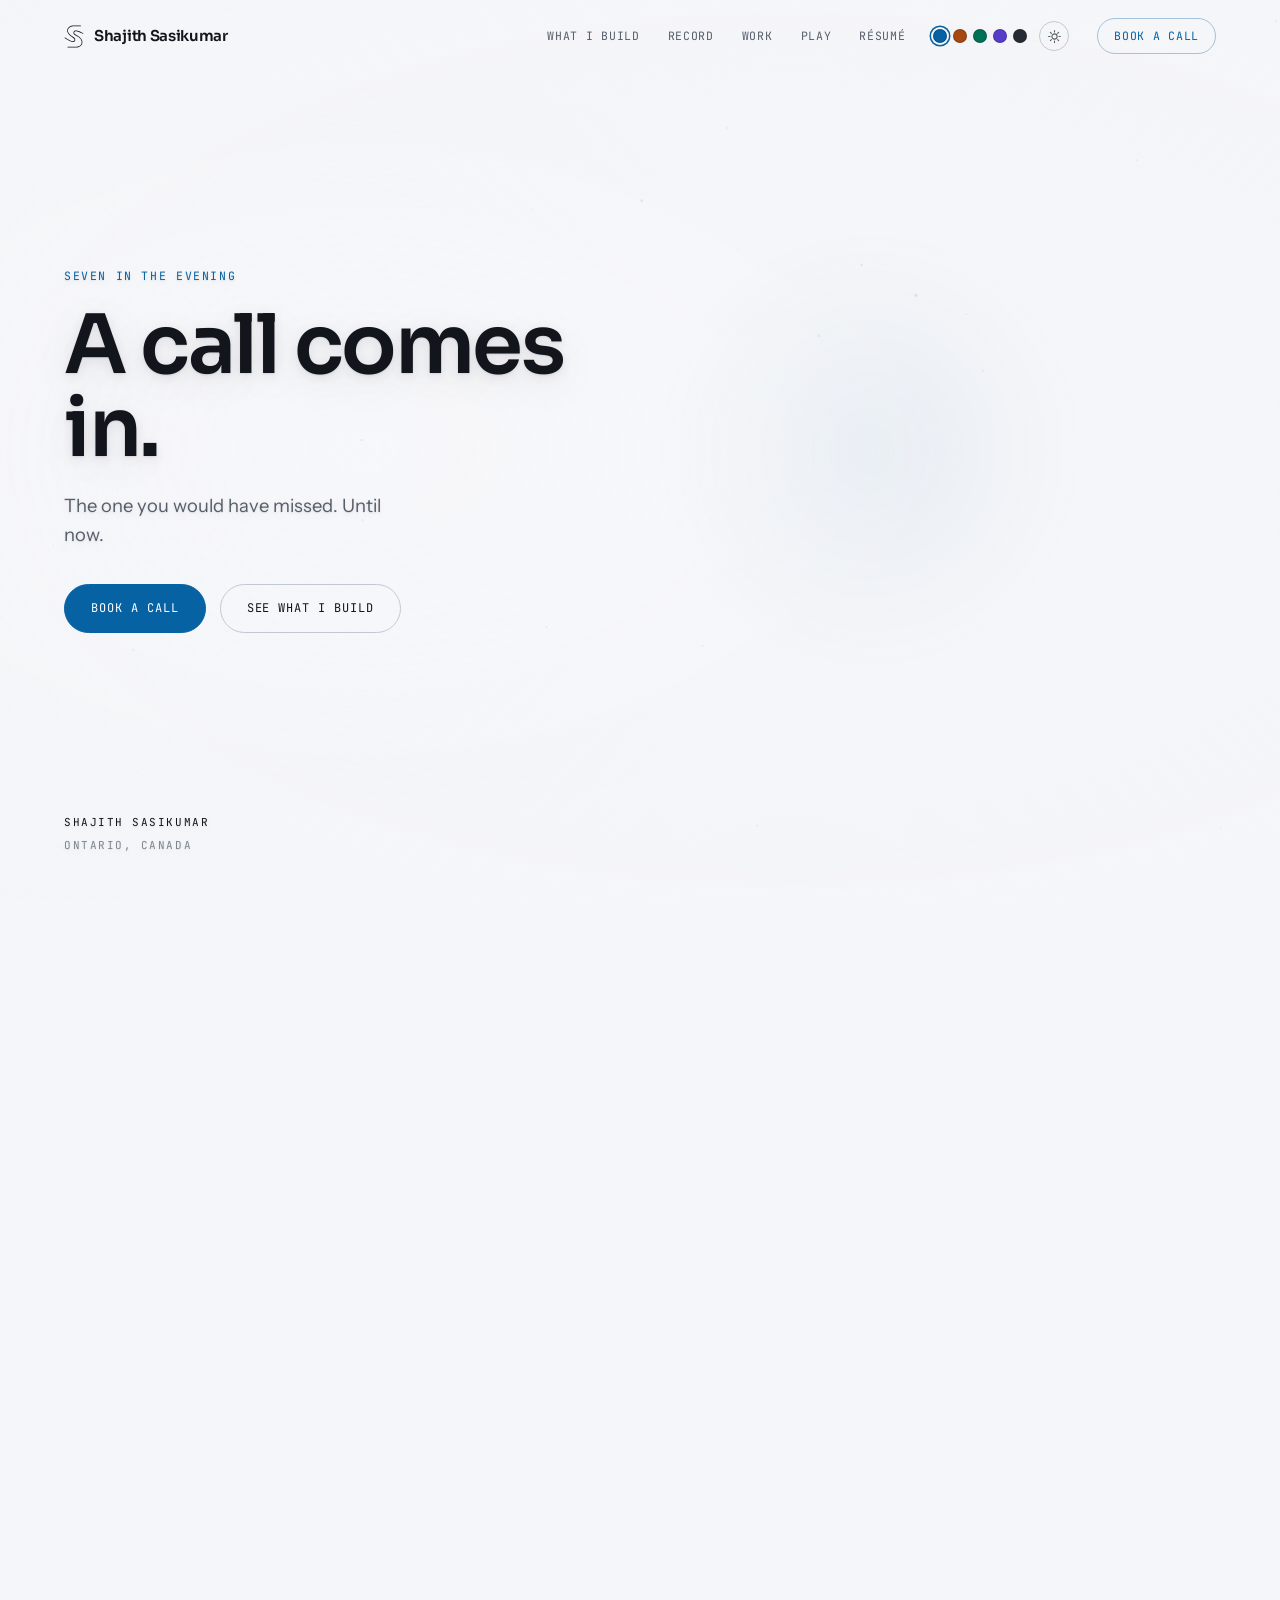
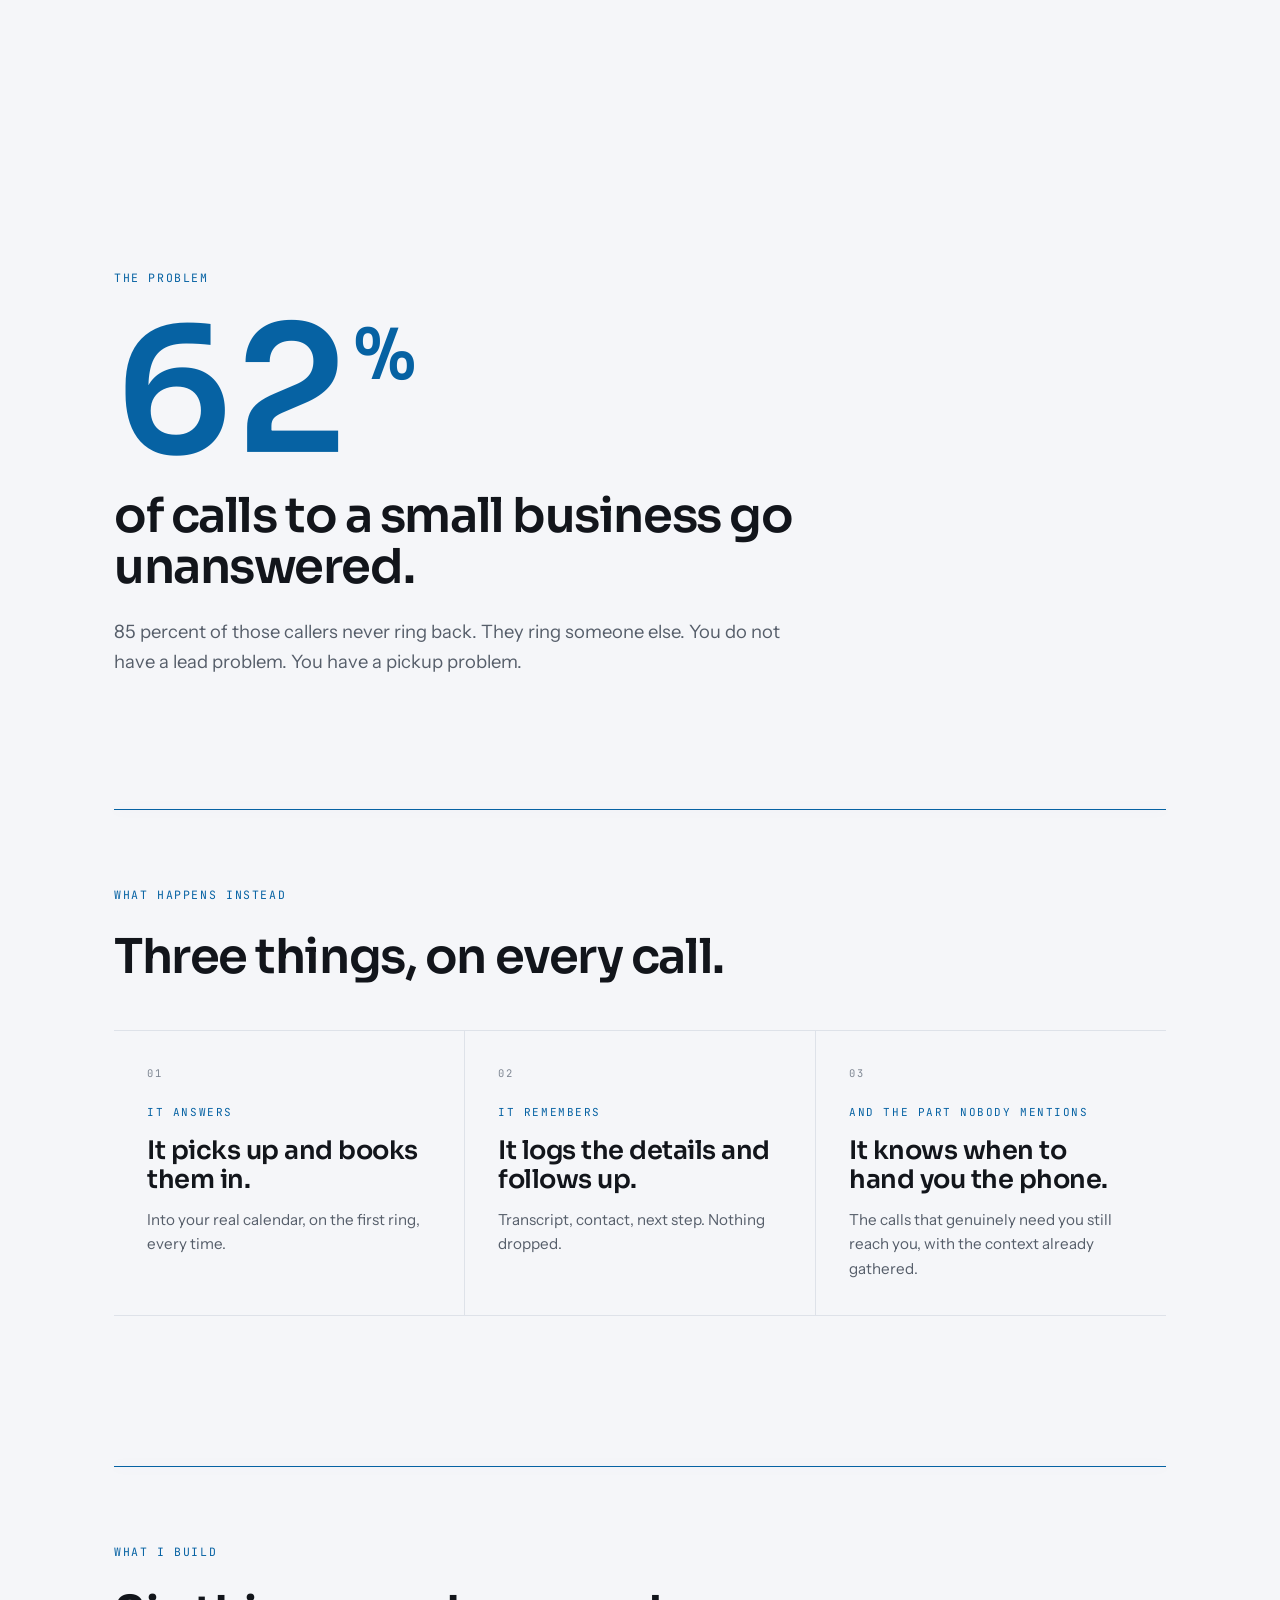
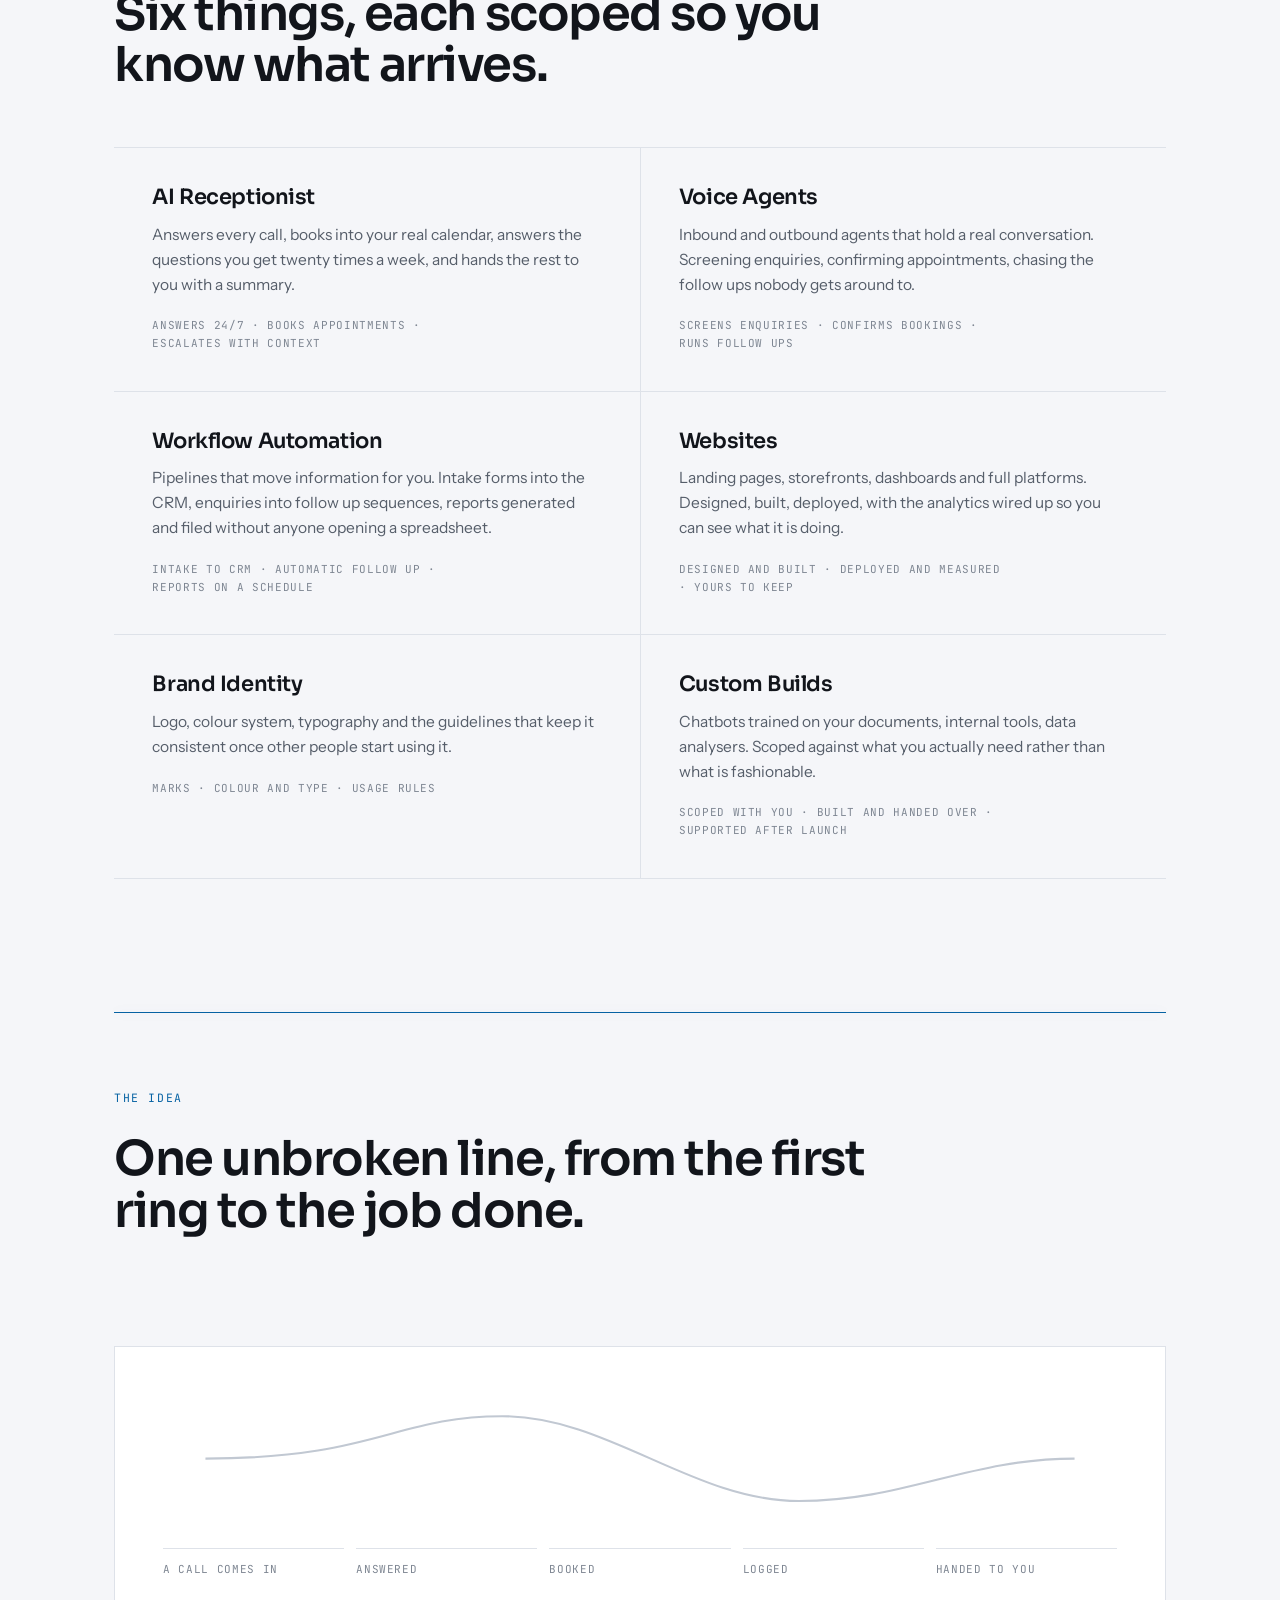
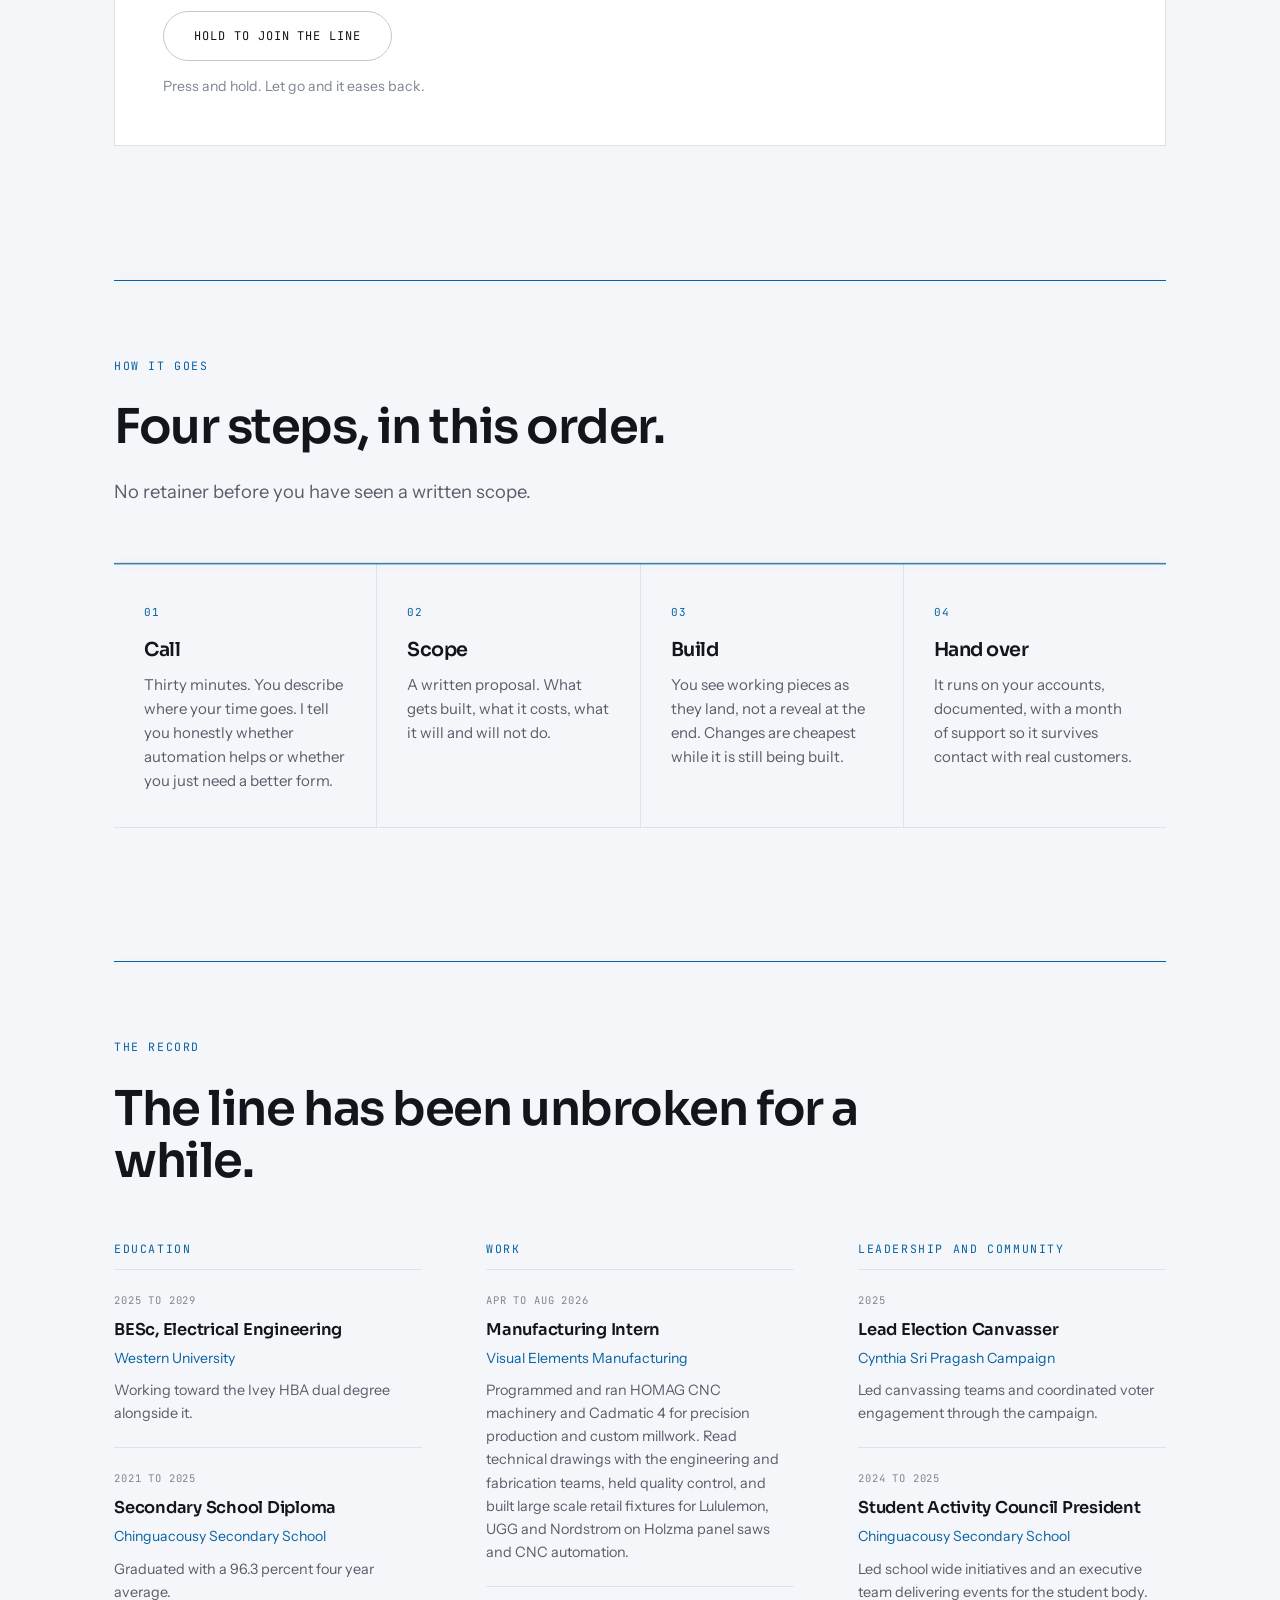
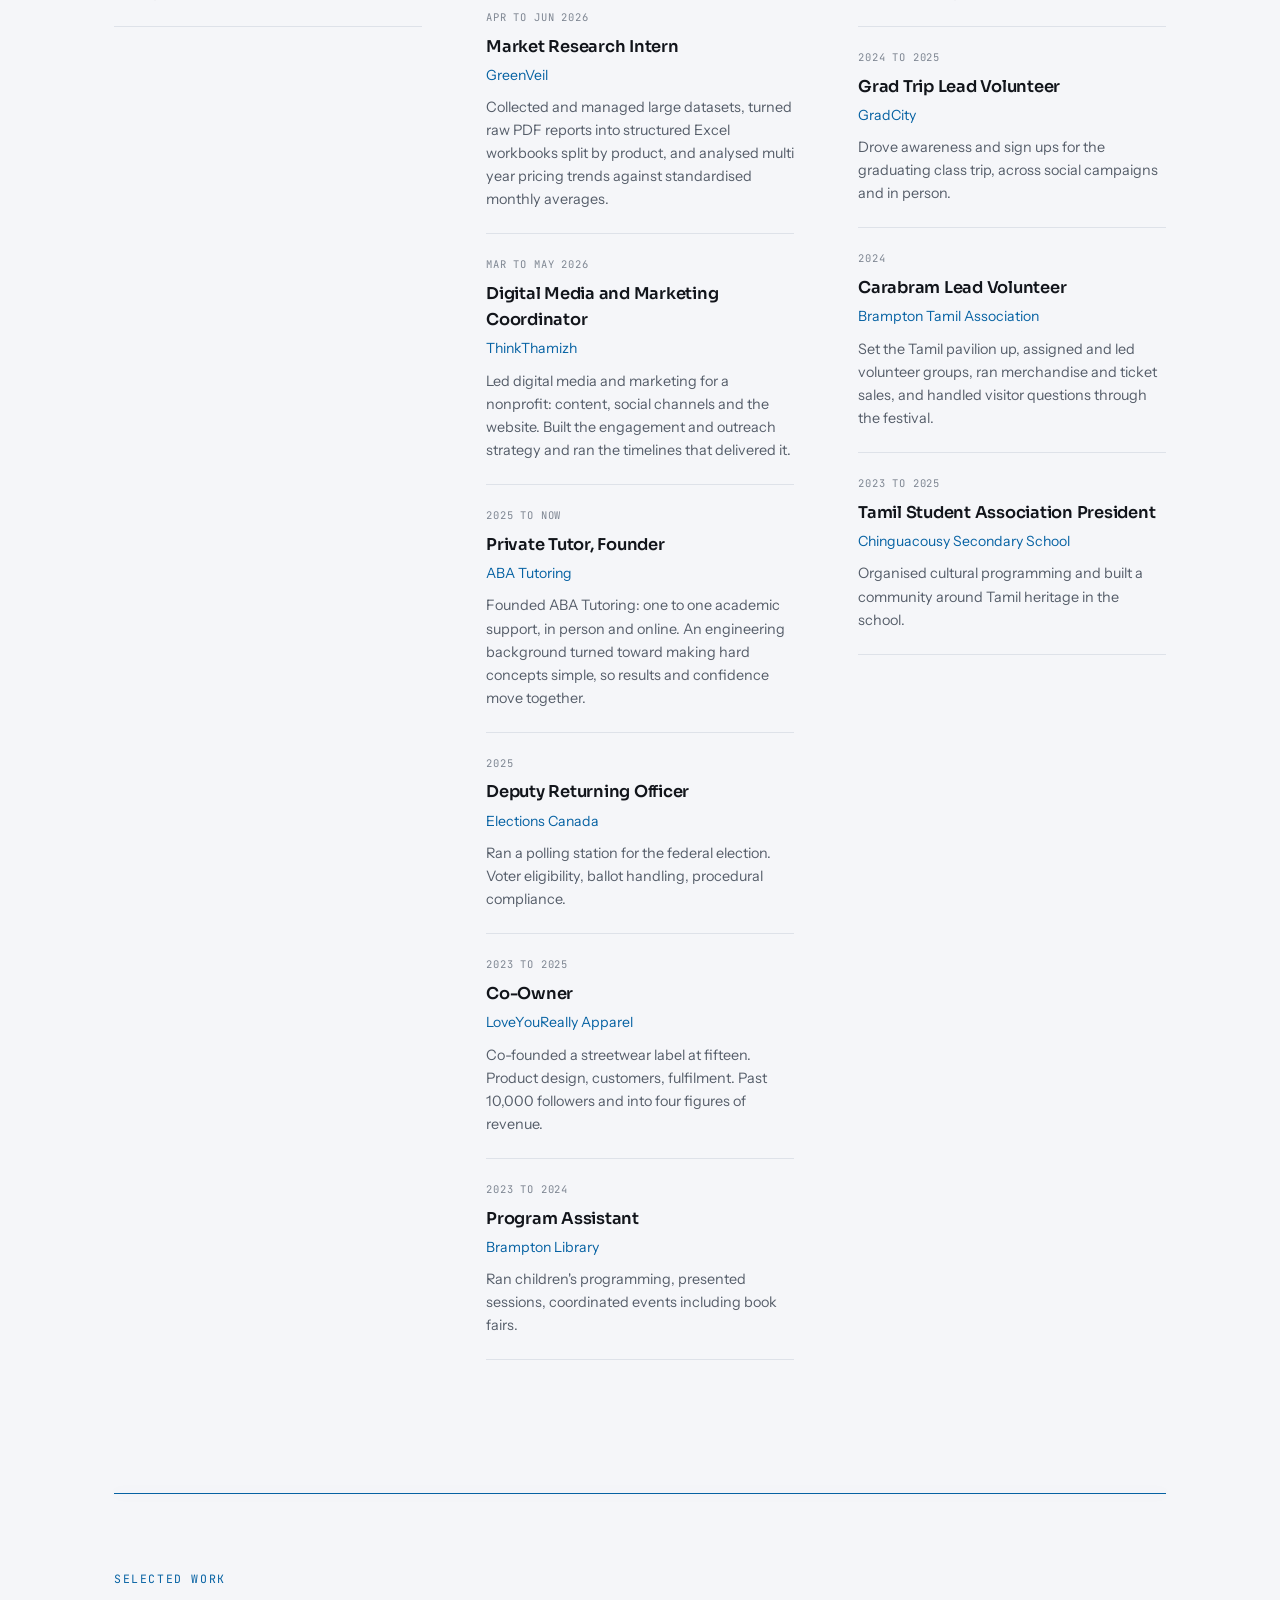
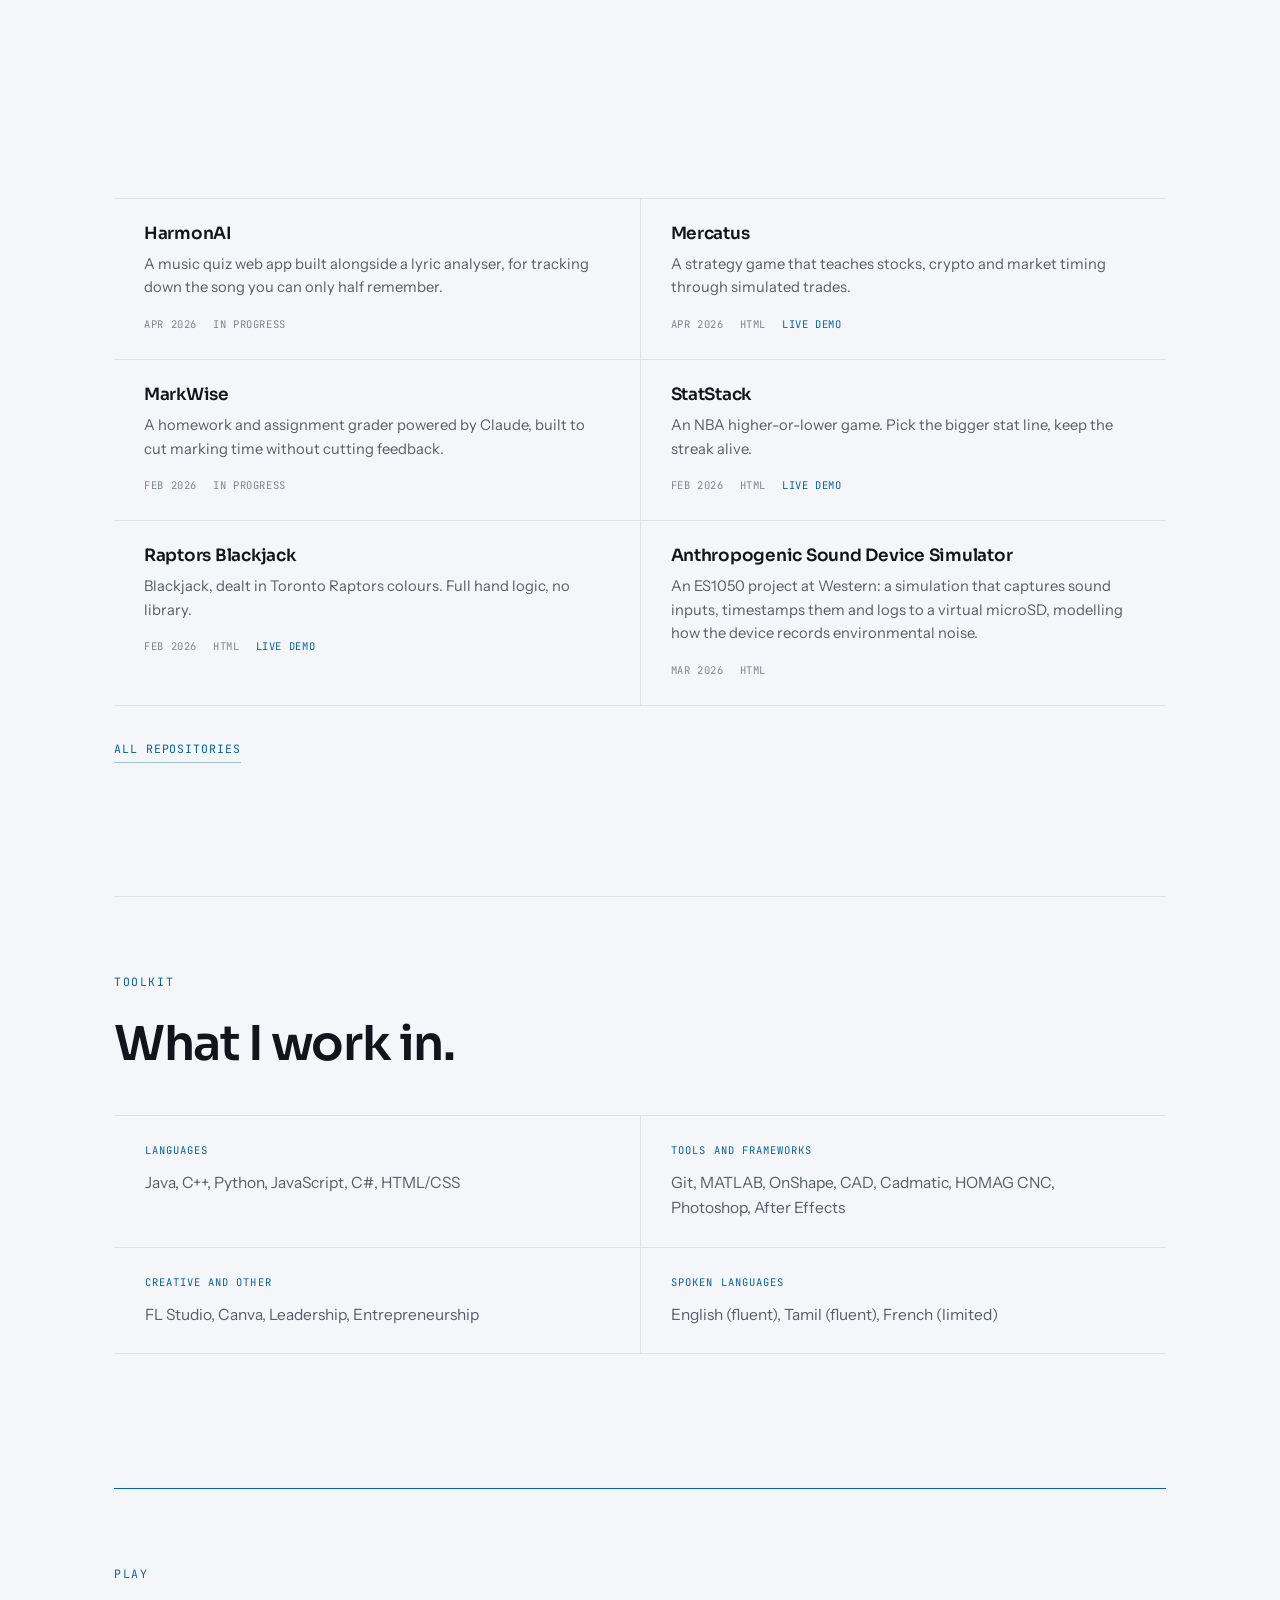
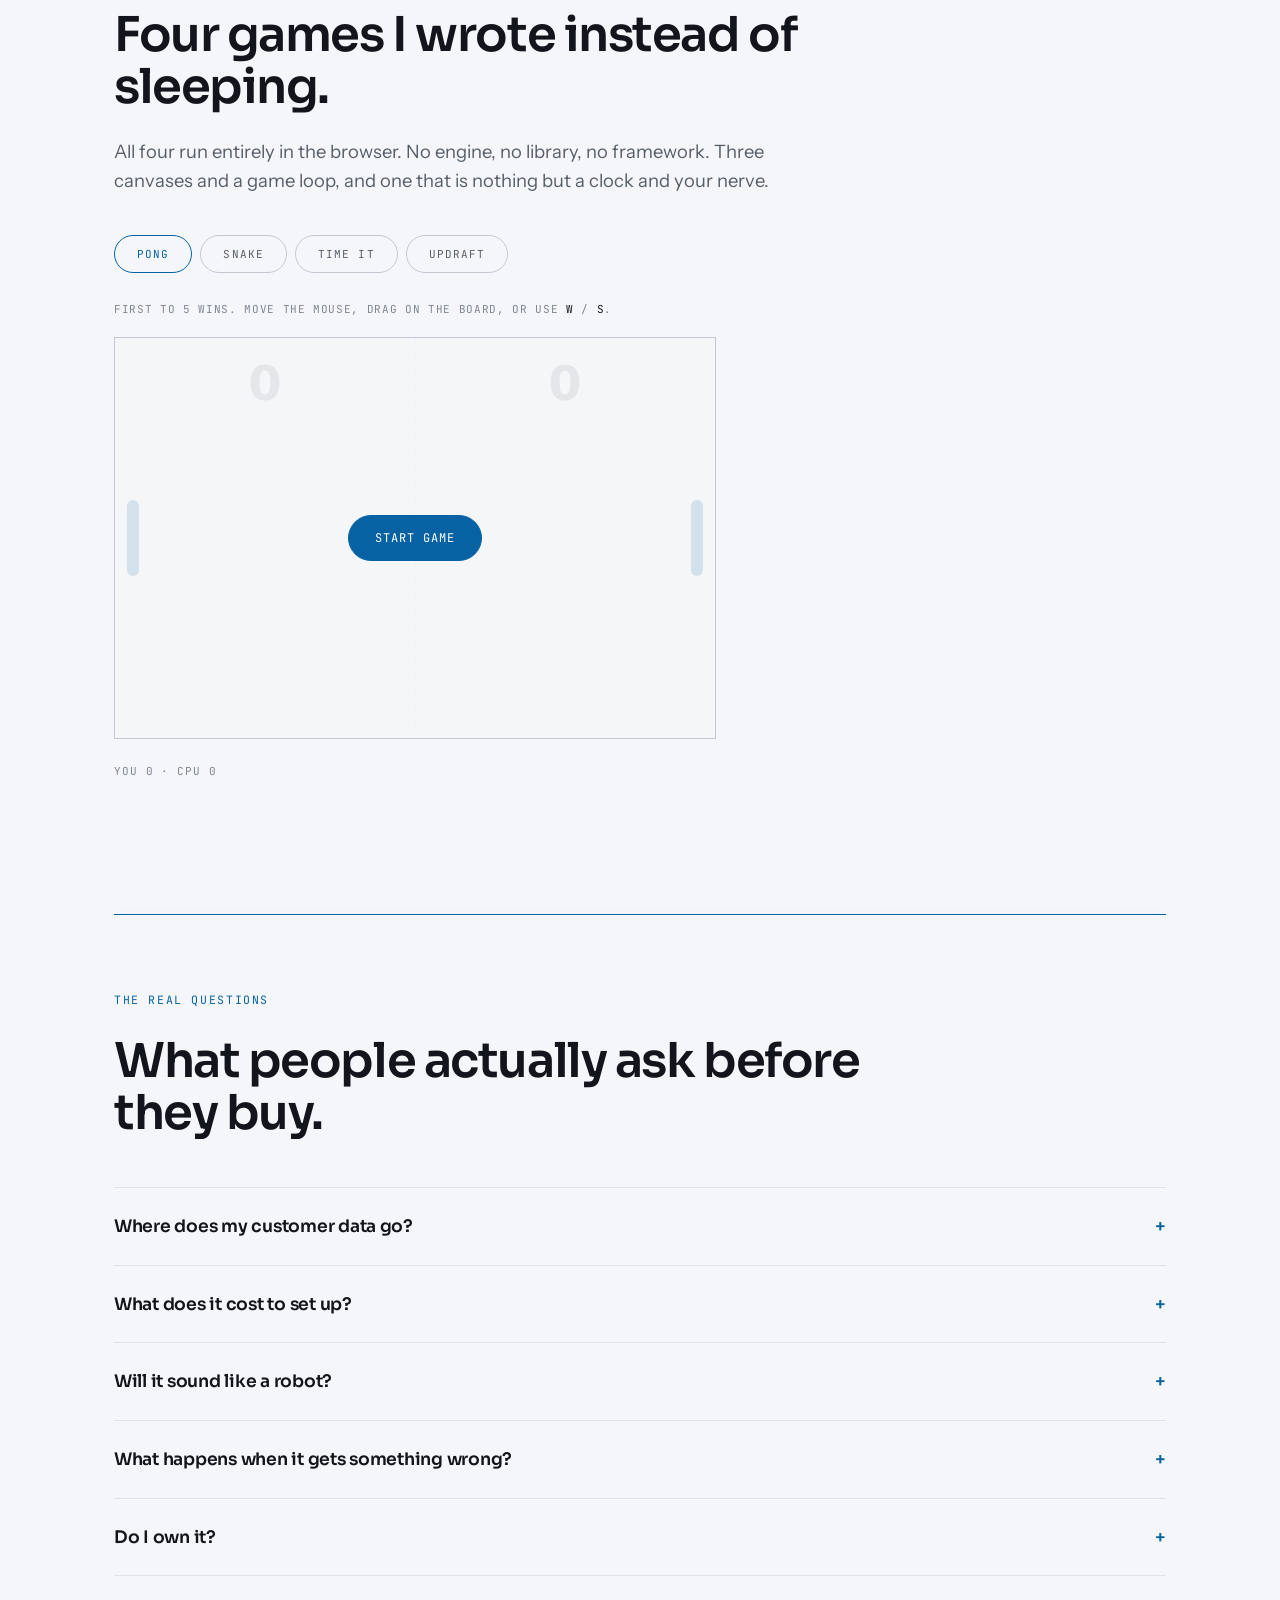
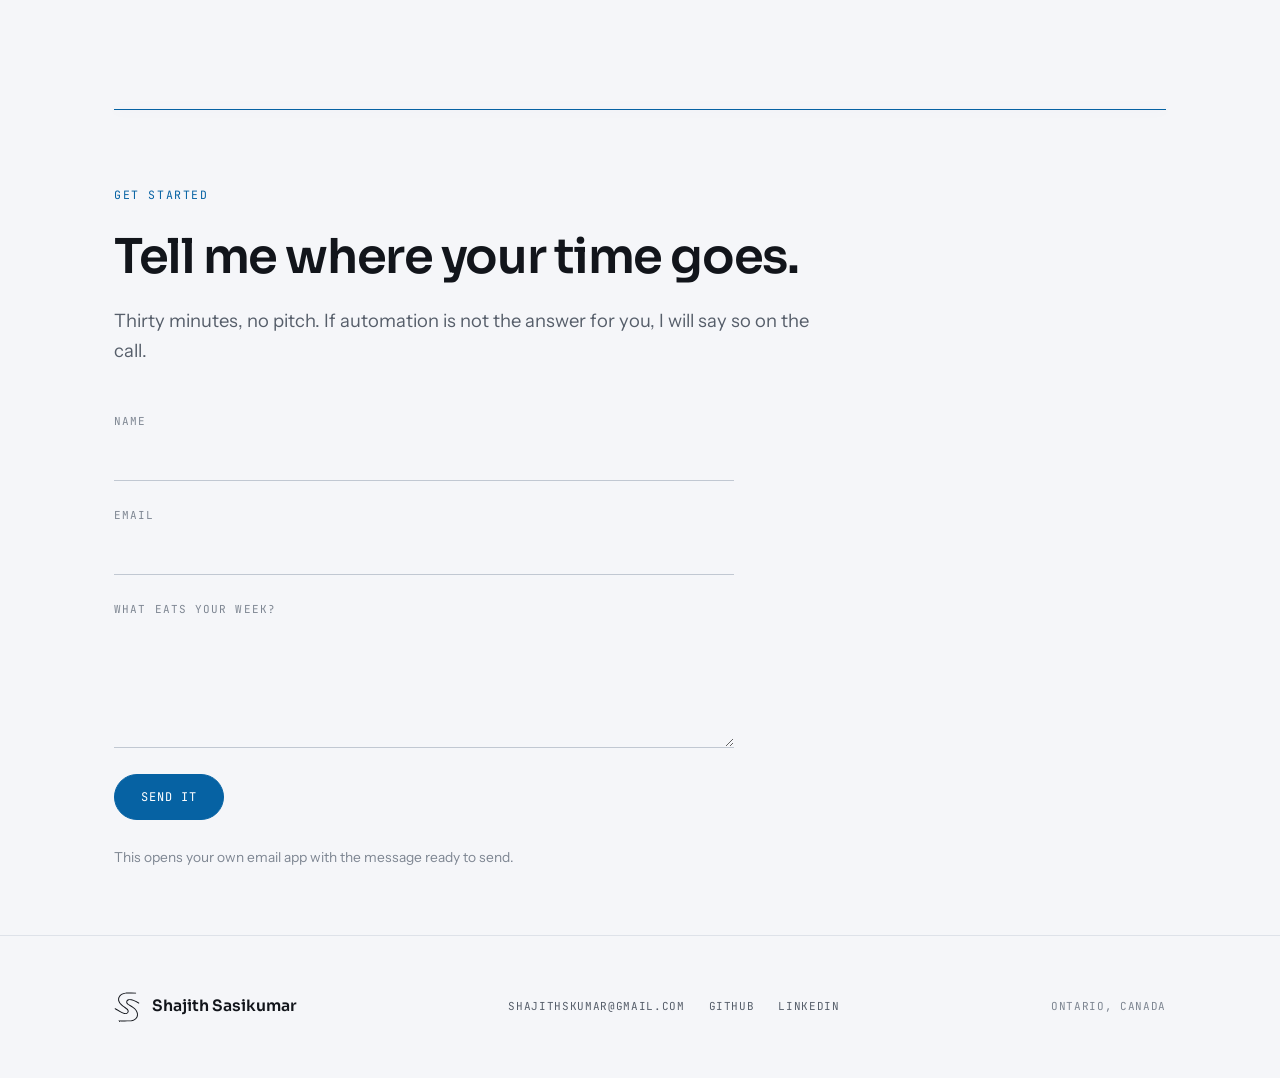
==== commit 58ea664c: "Bump the release stamp to 20260916d So the smoothing fix cannot be served from a cache either, and s" ====
--- a/index.html
+++ b/index.html
@@ -32,7 +32,7 @@
 <link rel="preconnect" href="https://fonts.googleapis.com">
 <link rel="preconnect" href="https://fonts.gstatic.com" crossorigin>
 <link rel="stylesheet" href="https://fonts.googleapis.com/css2?family=Sora:wght@400;600&family=Instrument+Sans:wght@400;500&family=JetBrains+Mono:wght@400&display=swap">
-<link rel="stylesheet" href="assets/style.css?v=20260916c">
+<link rel="stylesheet" href="assets/style.css?v=20260916d">
 </head>
 
 <body>
@@ -510,6 +510,6 @@
   </div>
 </footer>
 
-<script src="assets/app.js?v=20260916c"></script>
+<script src="assets/app.js?v=20260916d"></script>
 </body>
 </html>
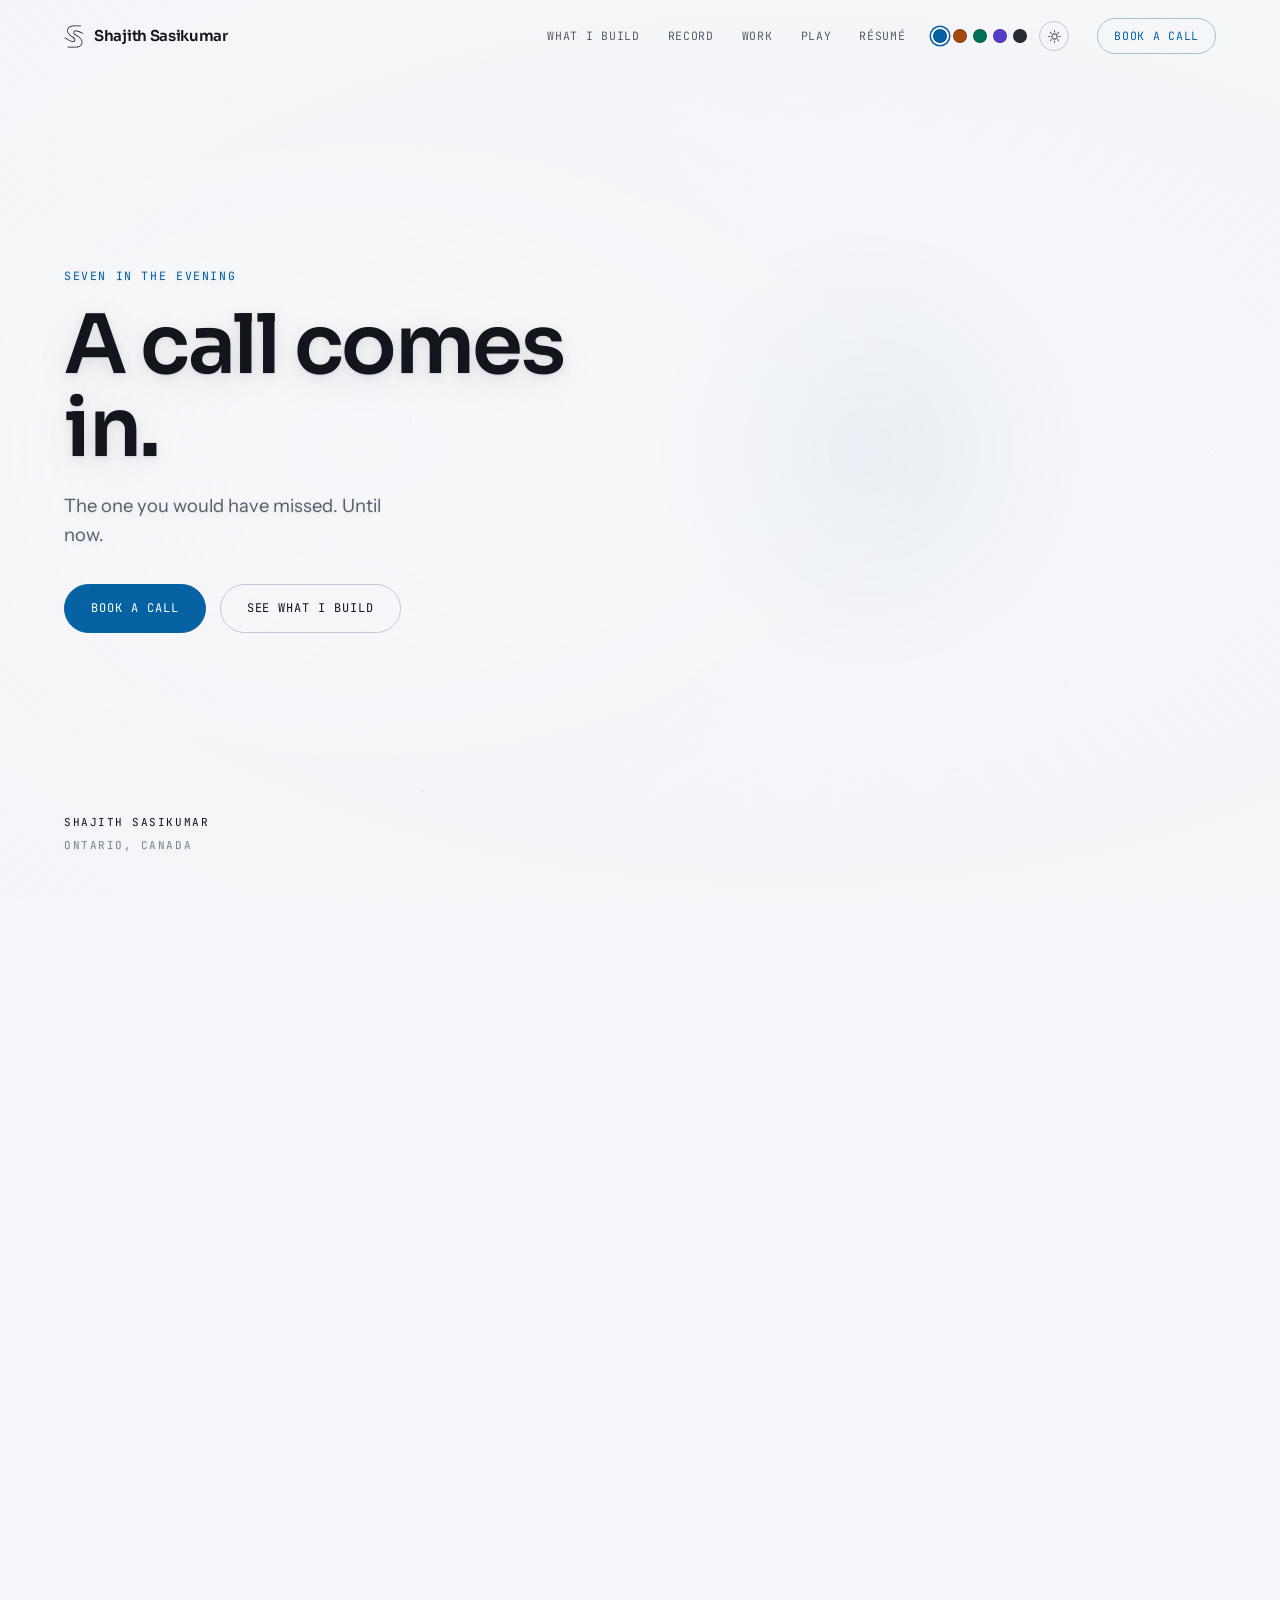
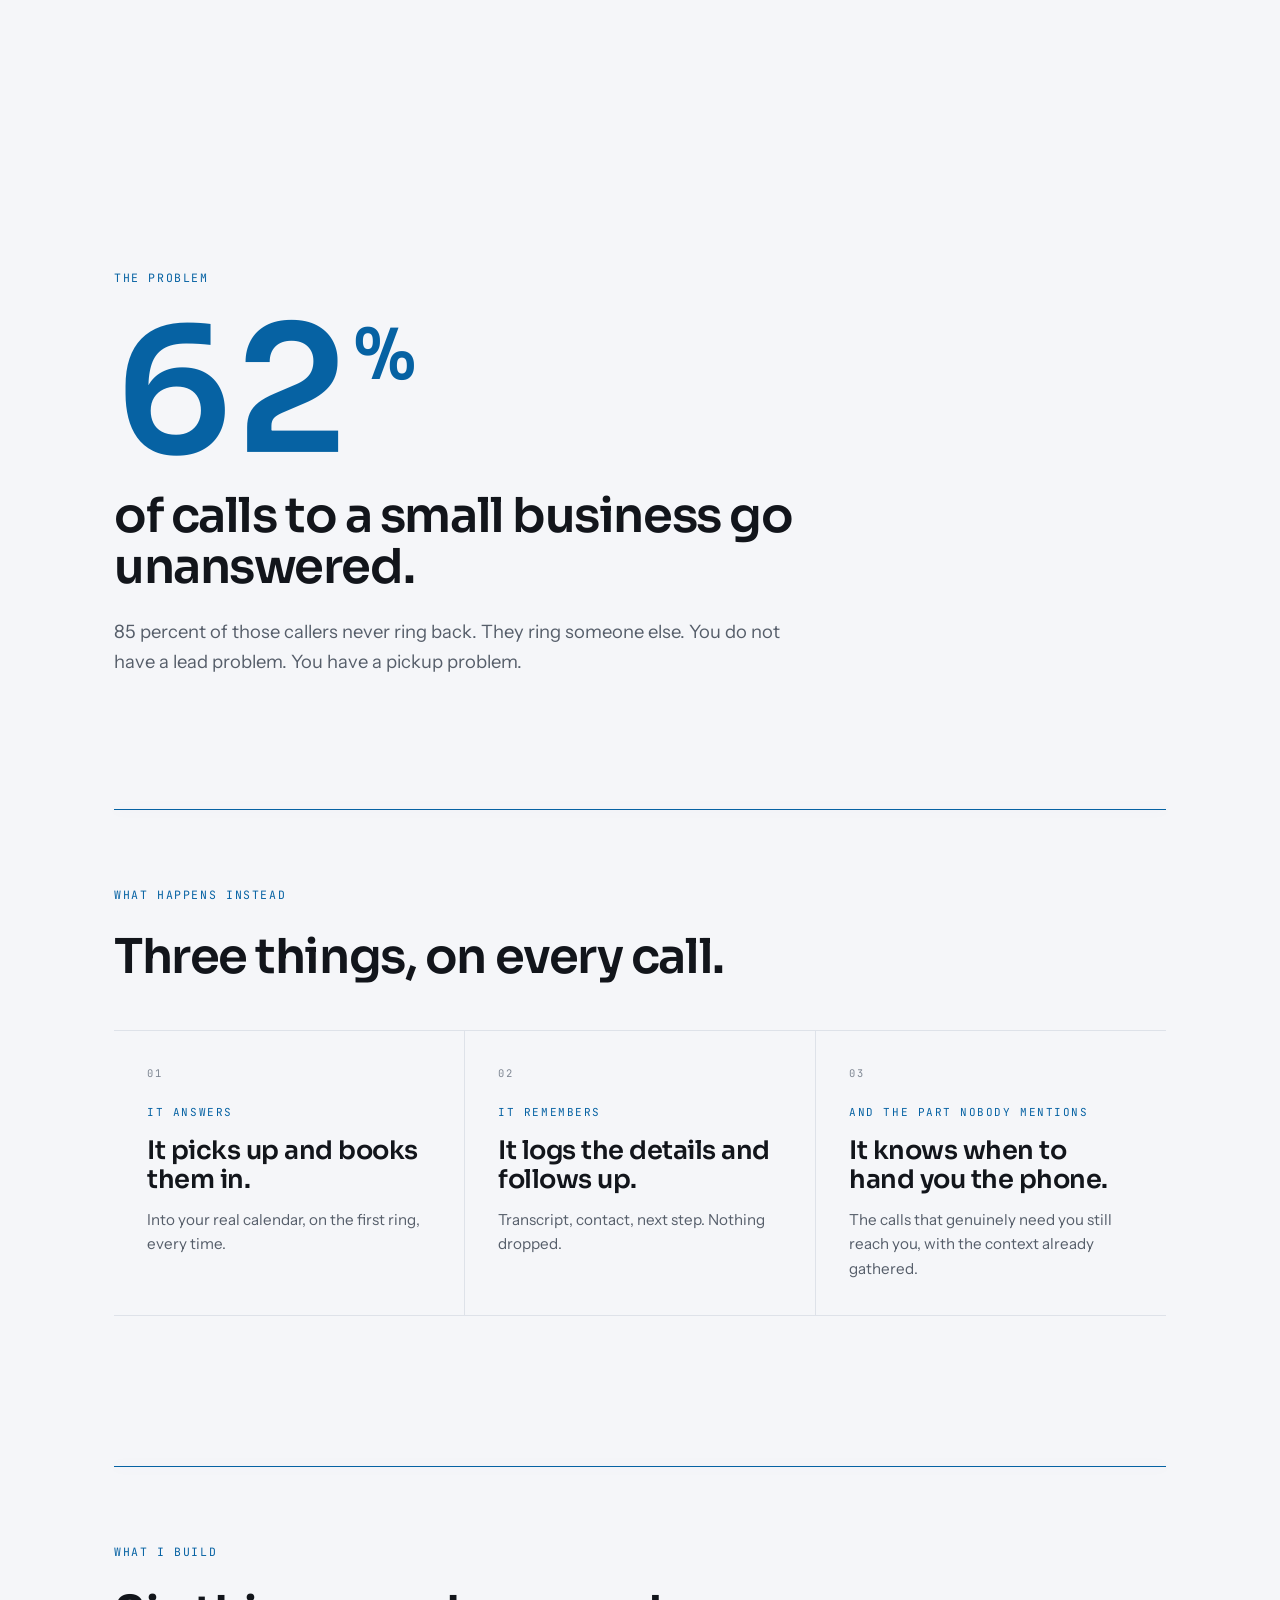
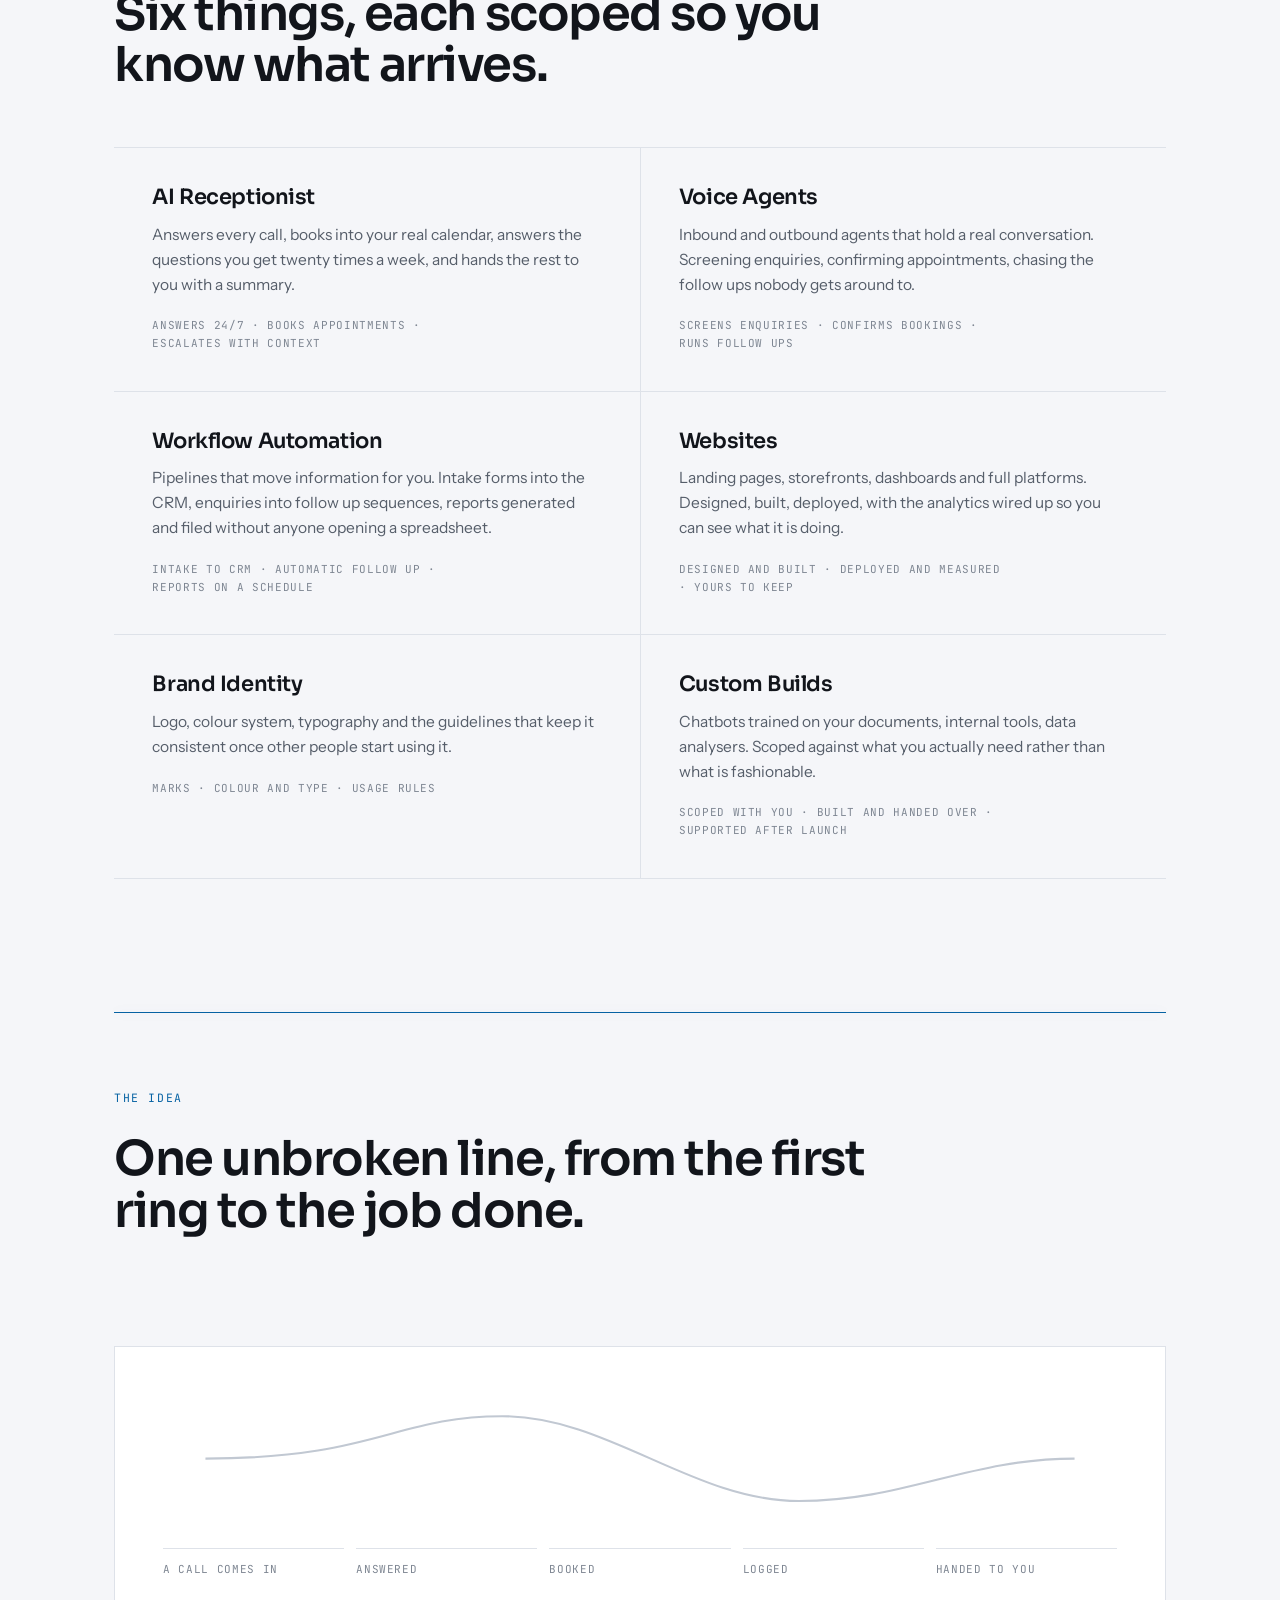
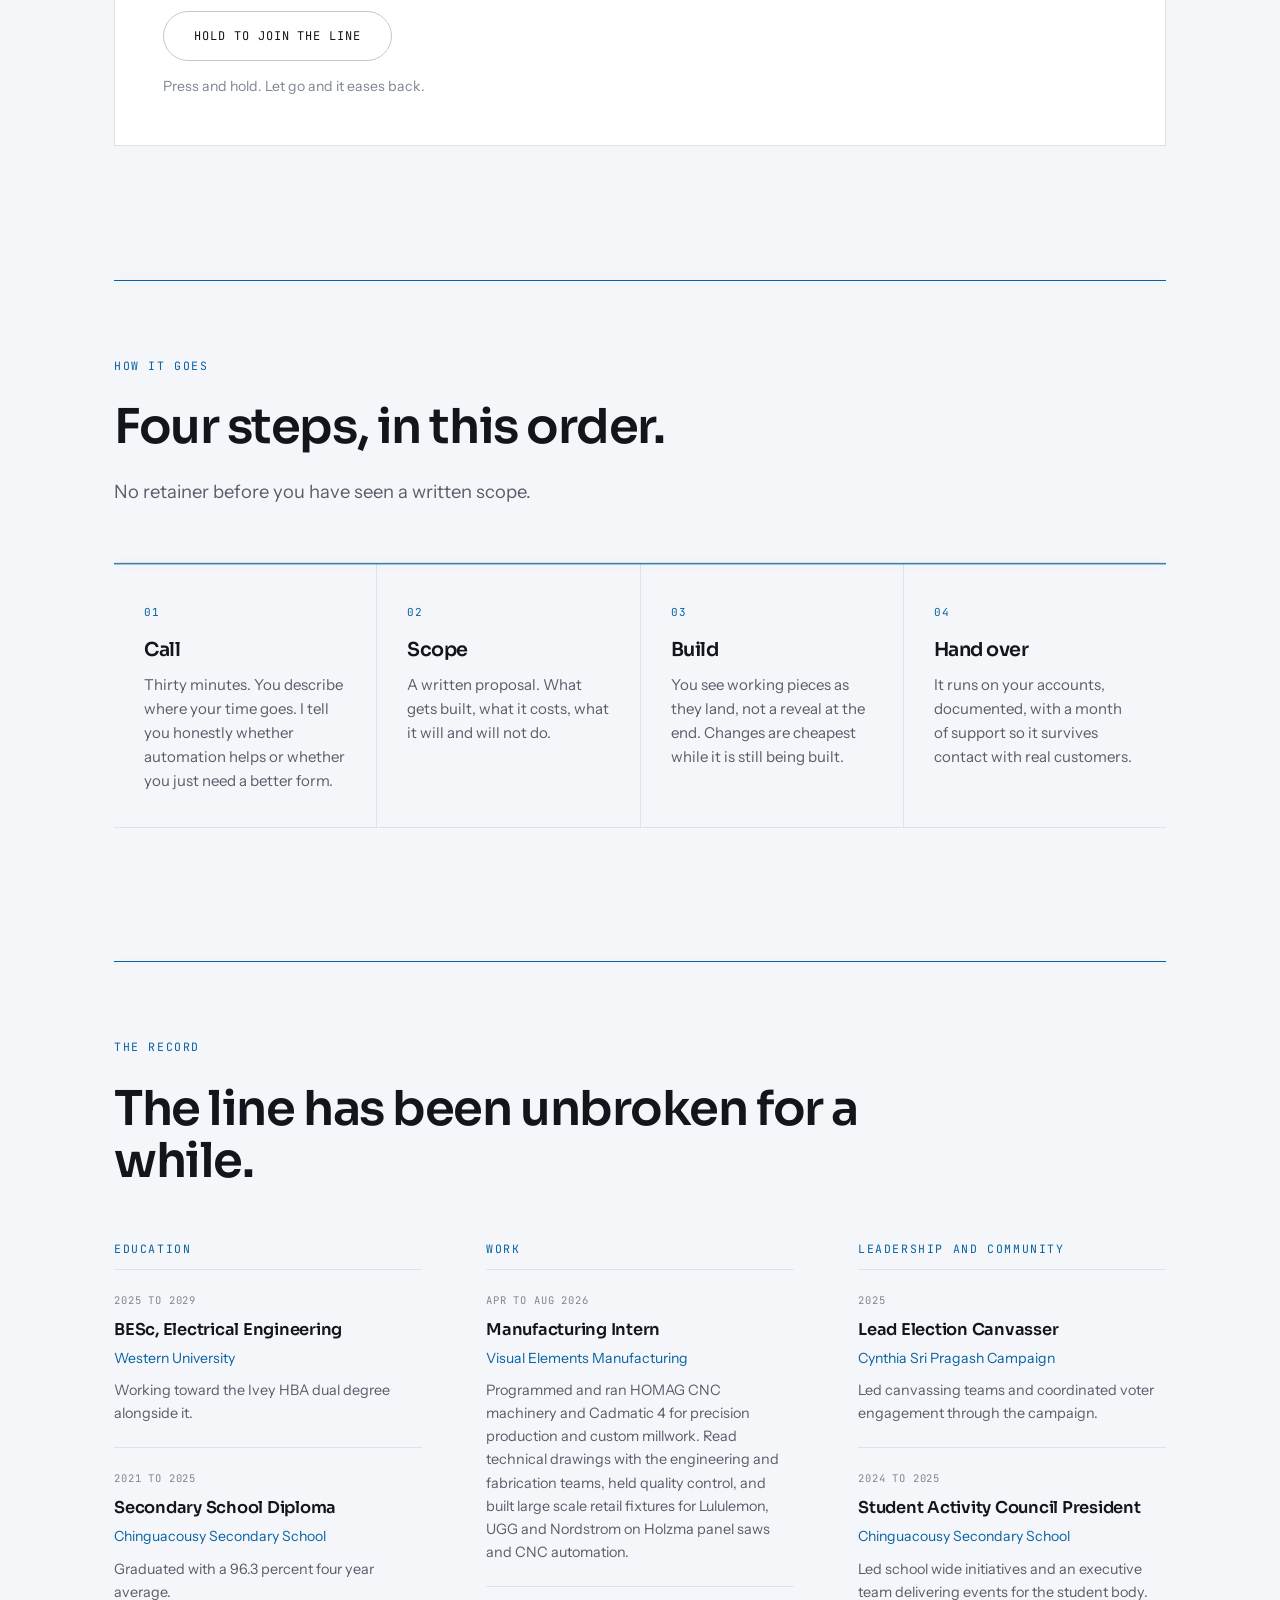
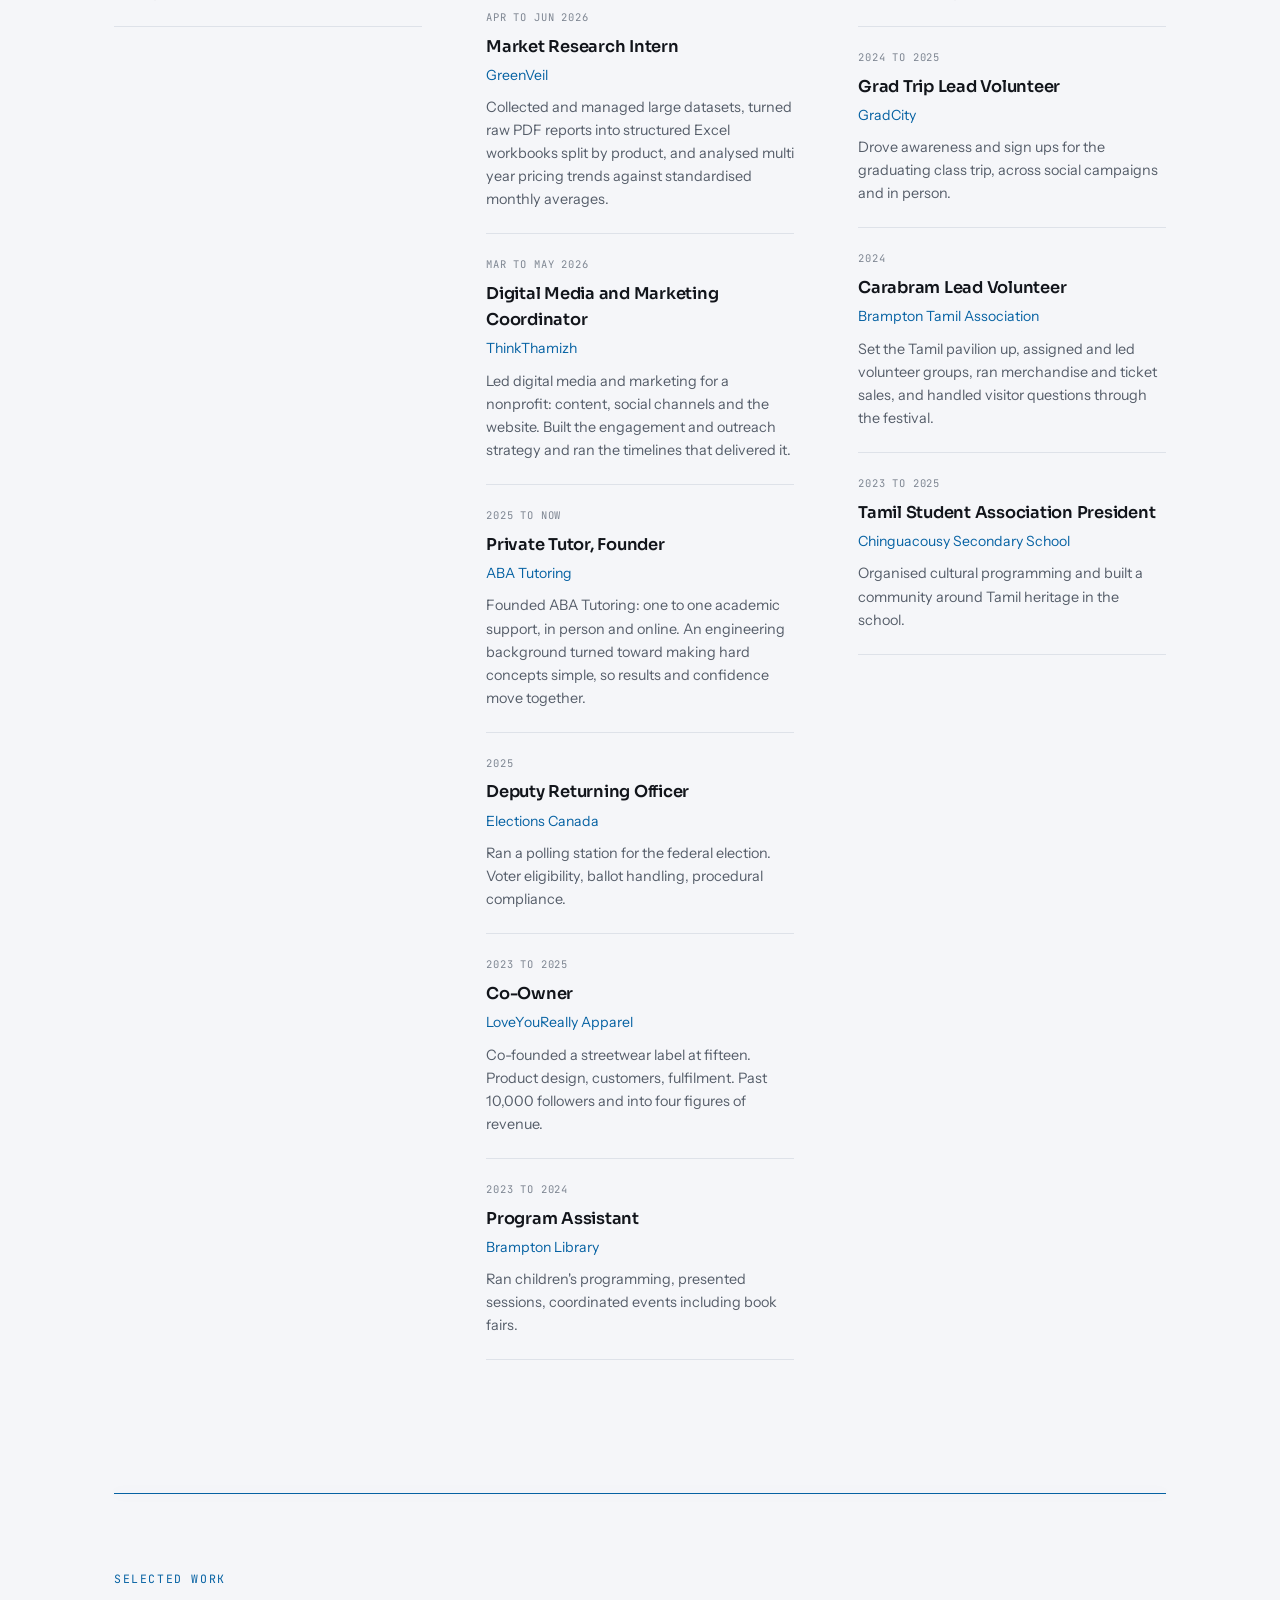
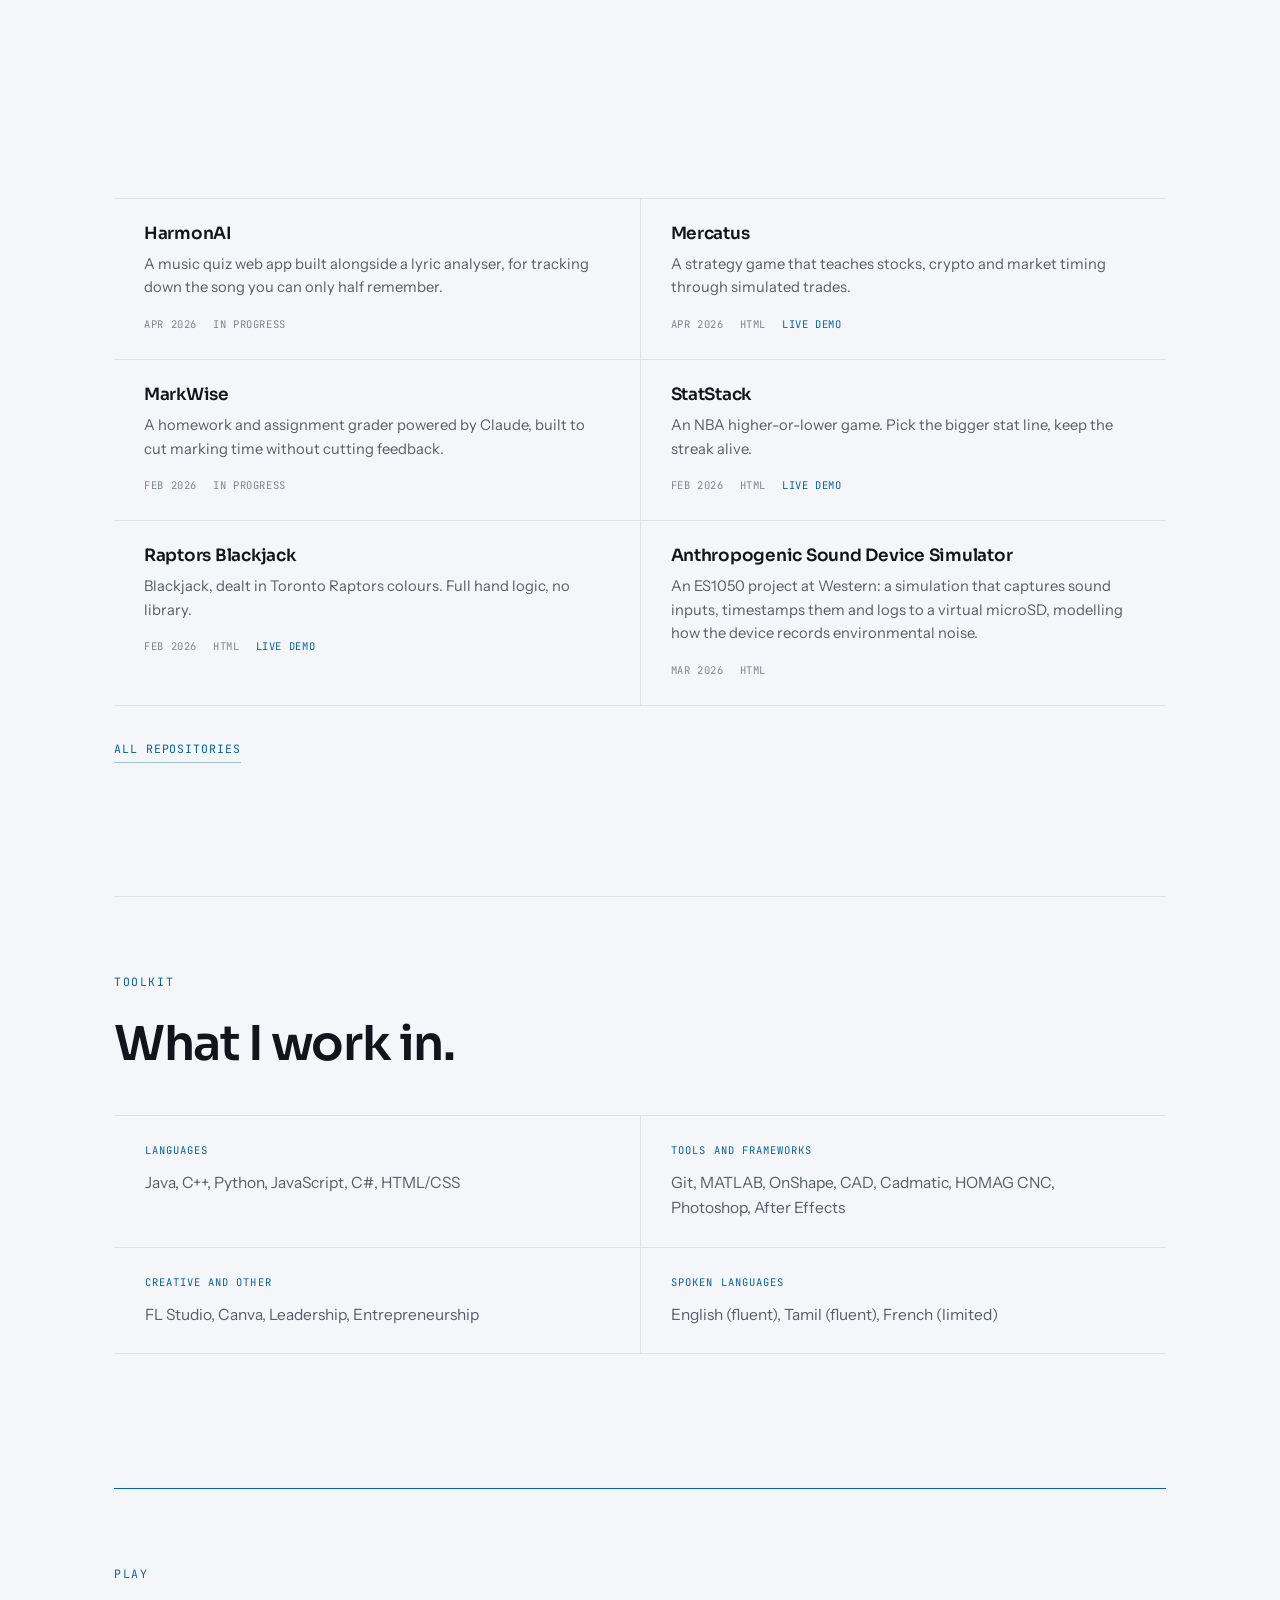
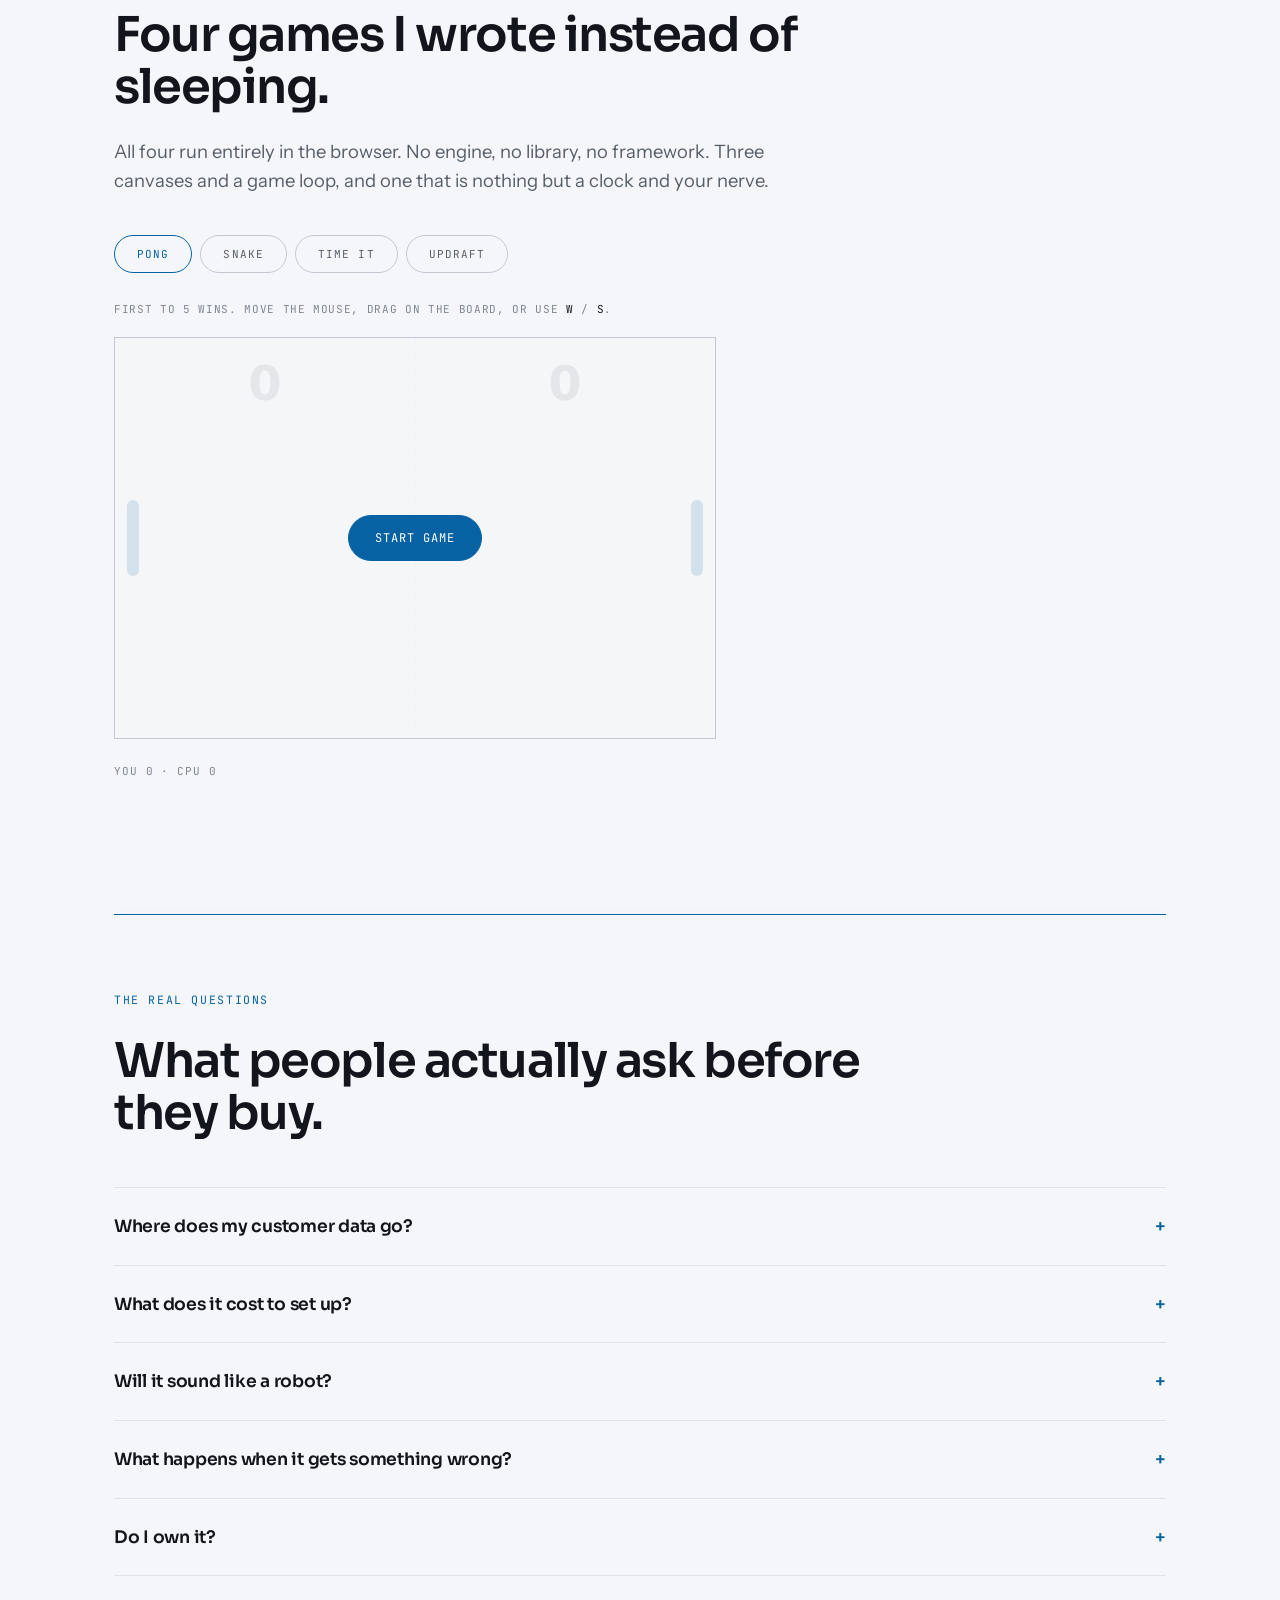
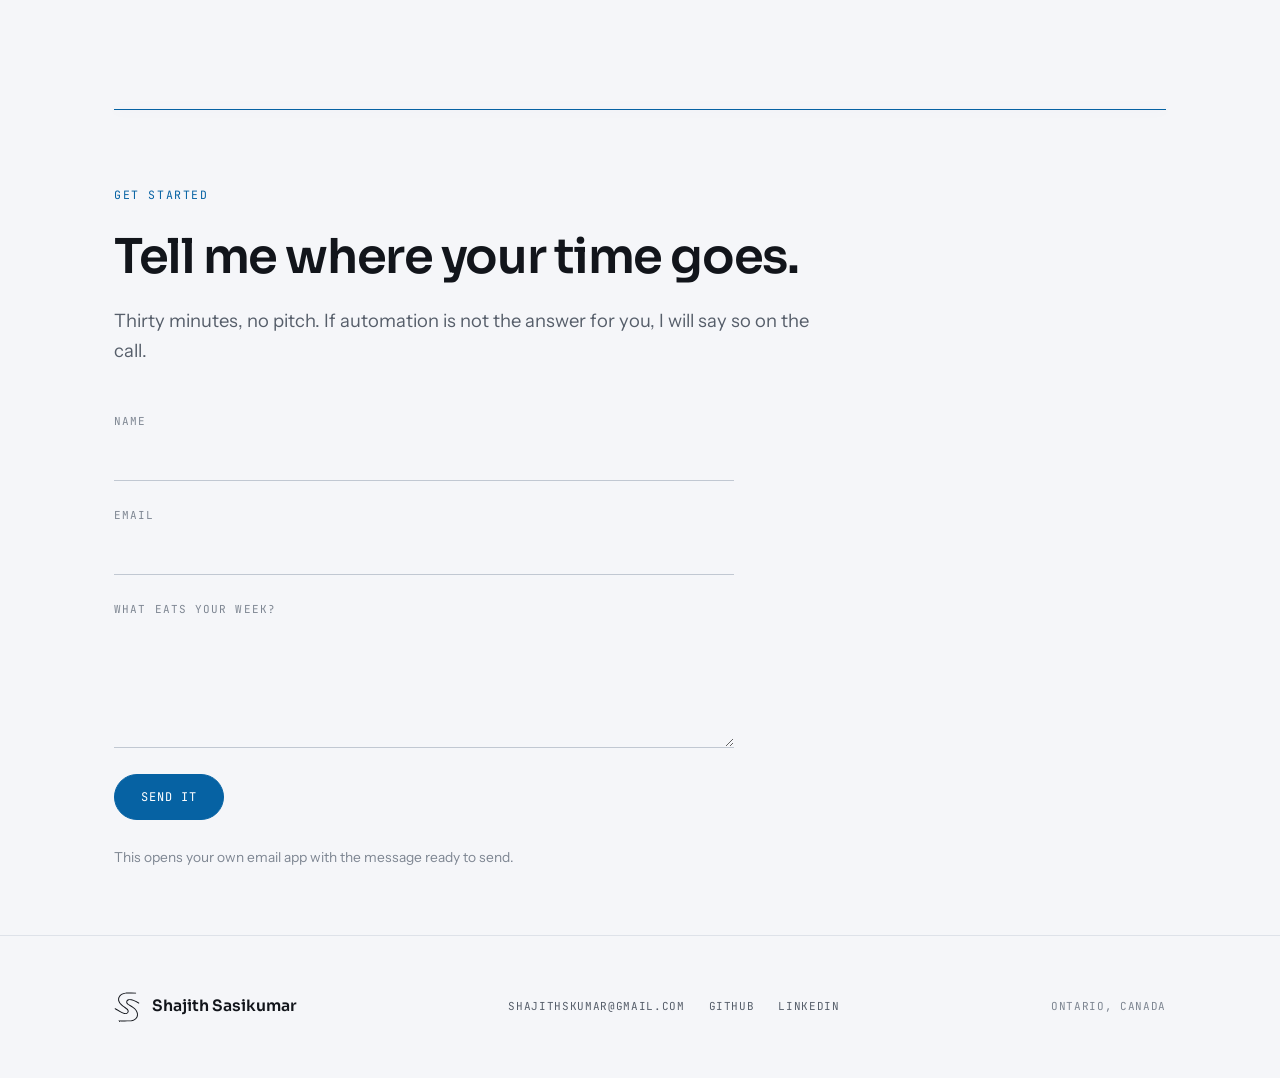
==== commit 777f0b24: "Measure the screen instead of assuming 60Hz The readout from the machine this is watched on:    fram" ====
--- a/index.html
+++ b/index.html
@@ -32,7 +32,7 @@
 <link rel="preconnect" href="https://fonts.googleapis.com">
 <link rel="preconnect" href="https://fonts.gstatic.com" crossorigin>
 <link rel="stylesheet" href="https://fonts.googleapis.com/css2?family=Sora:wght@400;600&family=Instrument+Sans:wght@400;500&family=JetBrains+Mono:wght@400&display=swap">
-<link rel="stylesheet" href="assets/style.css?v=20260916d">
+<link rel="stylesheet" href="assets/style.css?v=20260916e">
 </head>
 
 <body>
@@ -510,6 +510,6 @@
   </div>
 </footer>
 
-<script src="assets/app.js?v=20260916d"></script>
+<script src="assets/app.js?v=20260916e"></script>
 </body>
 </html>
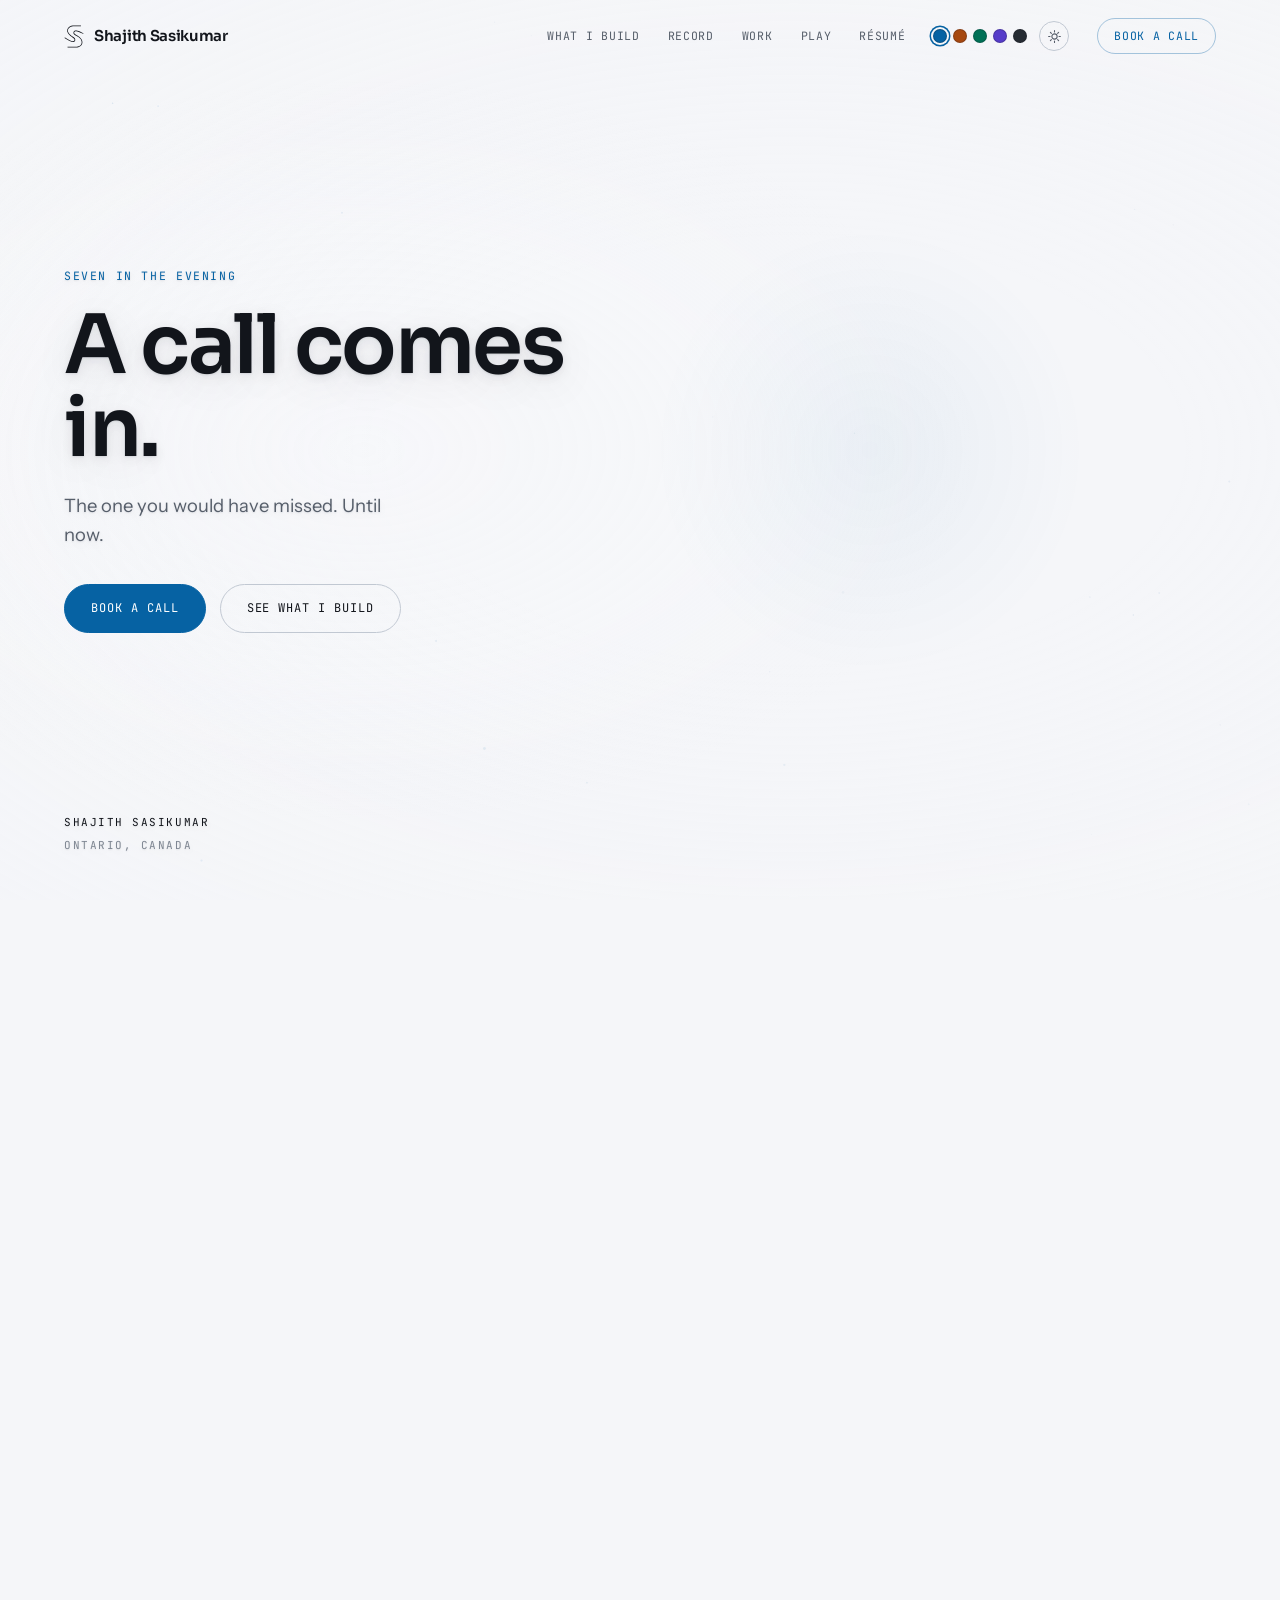
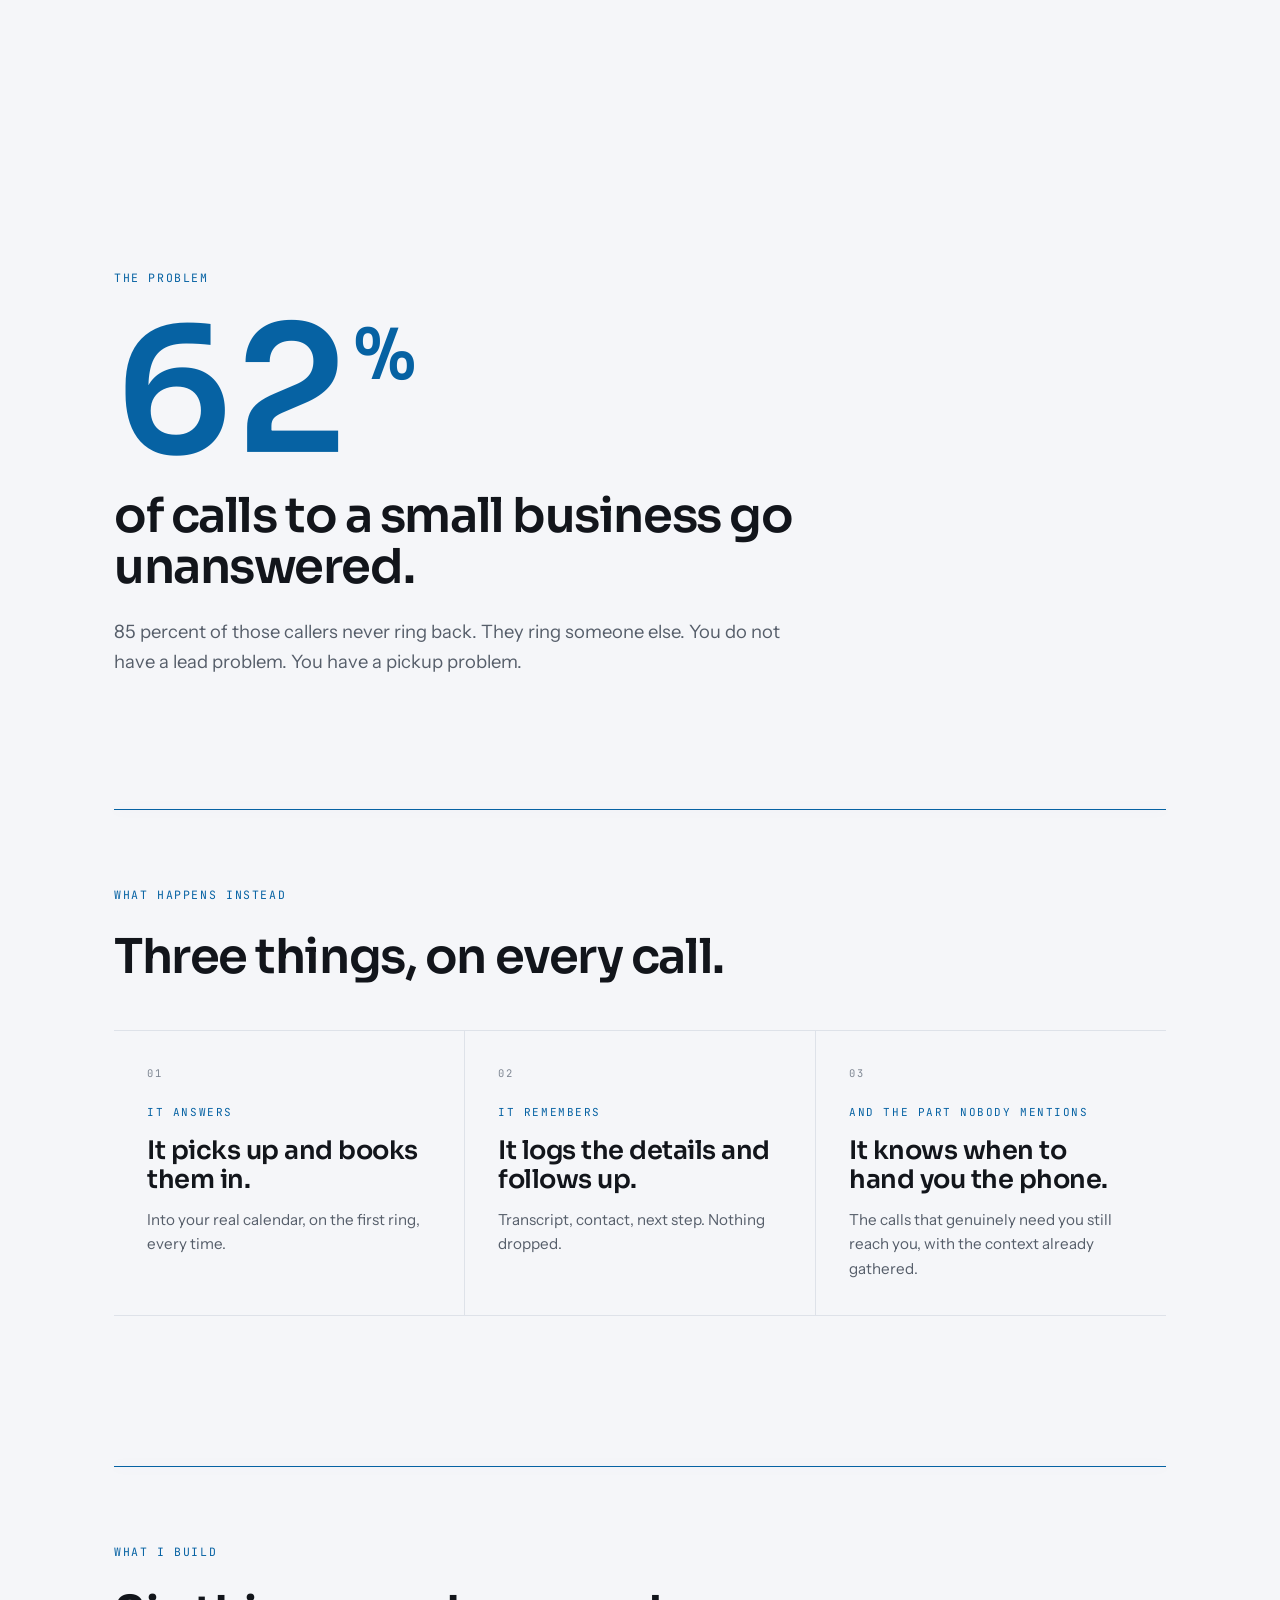
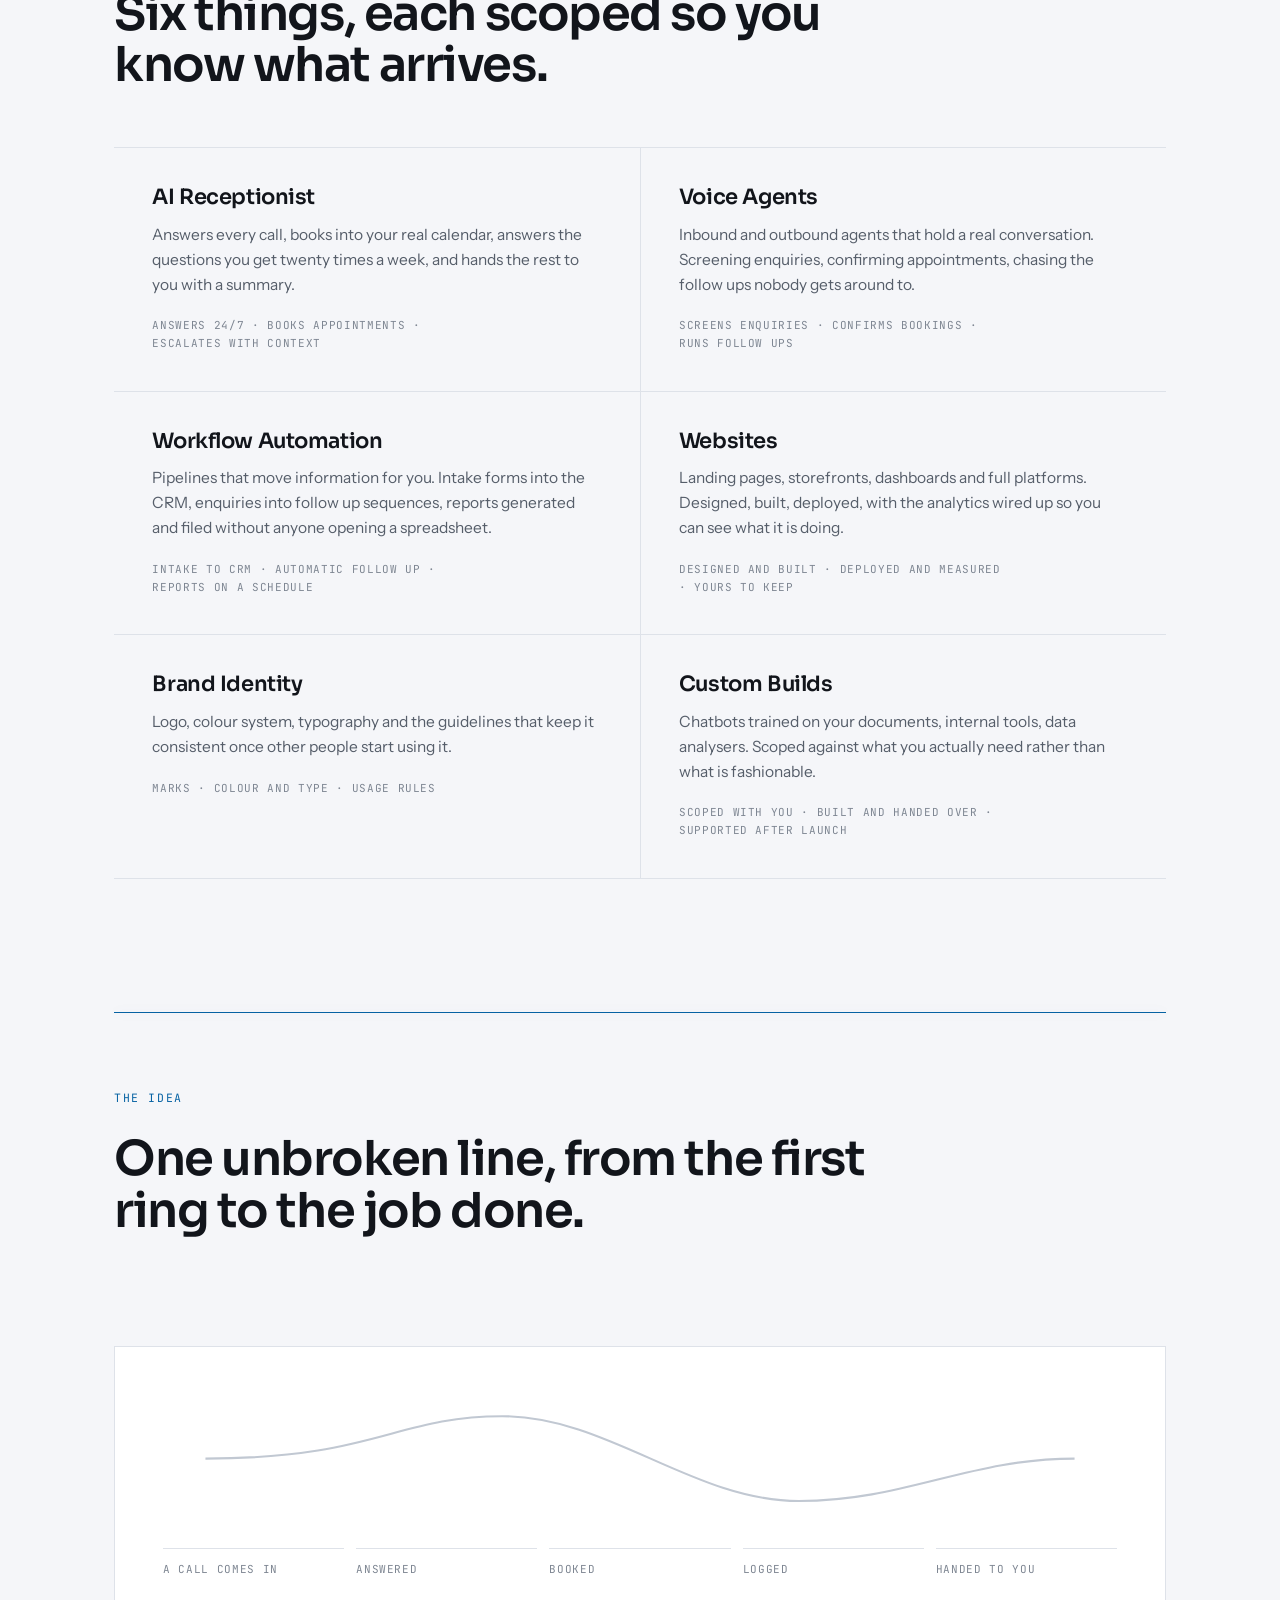
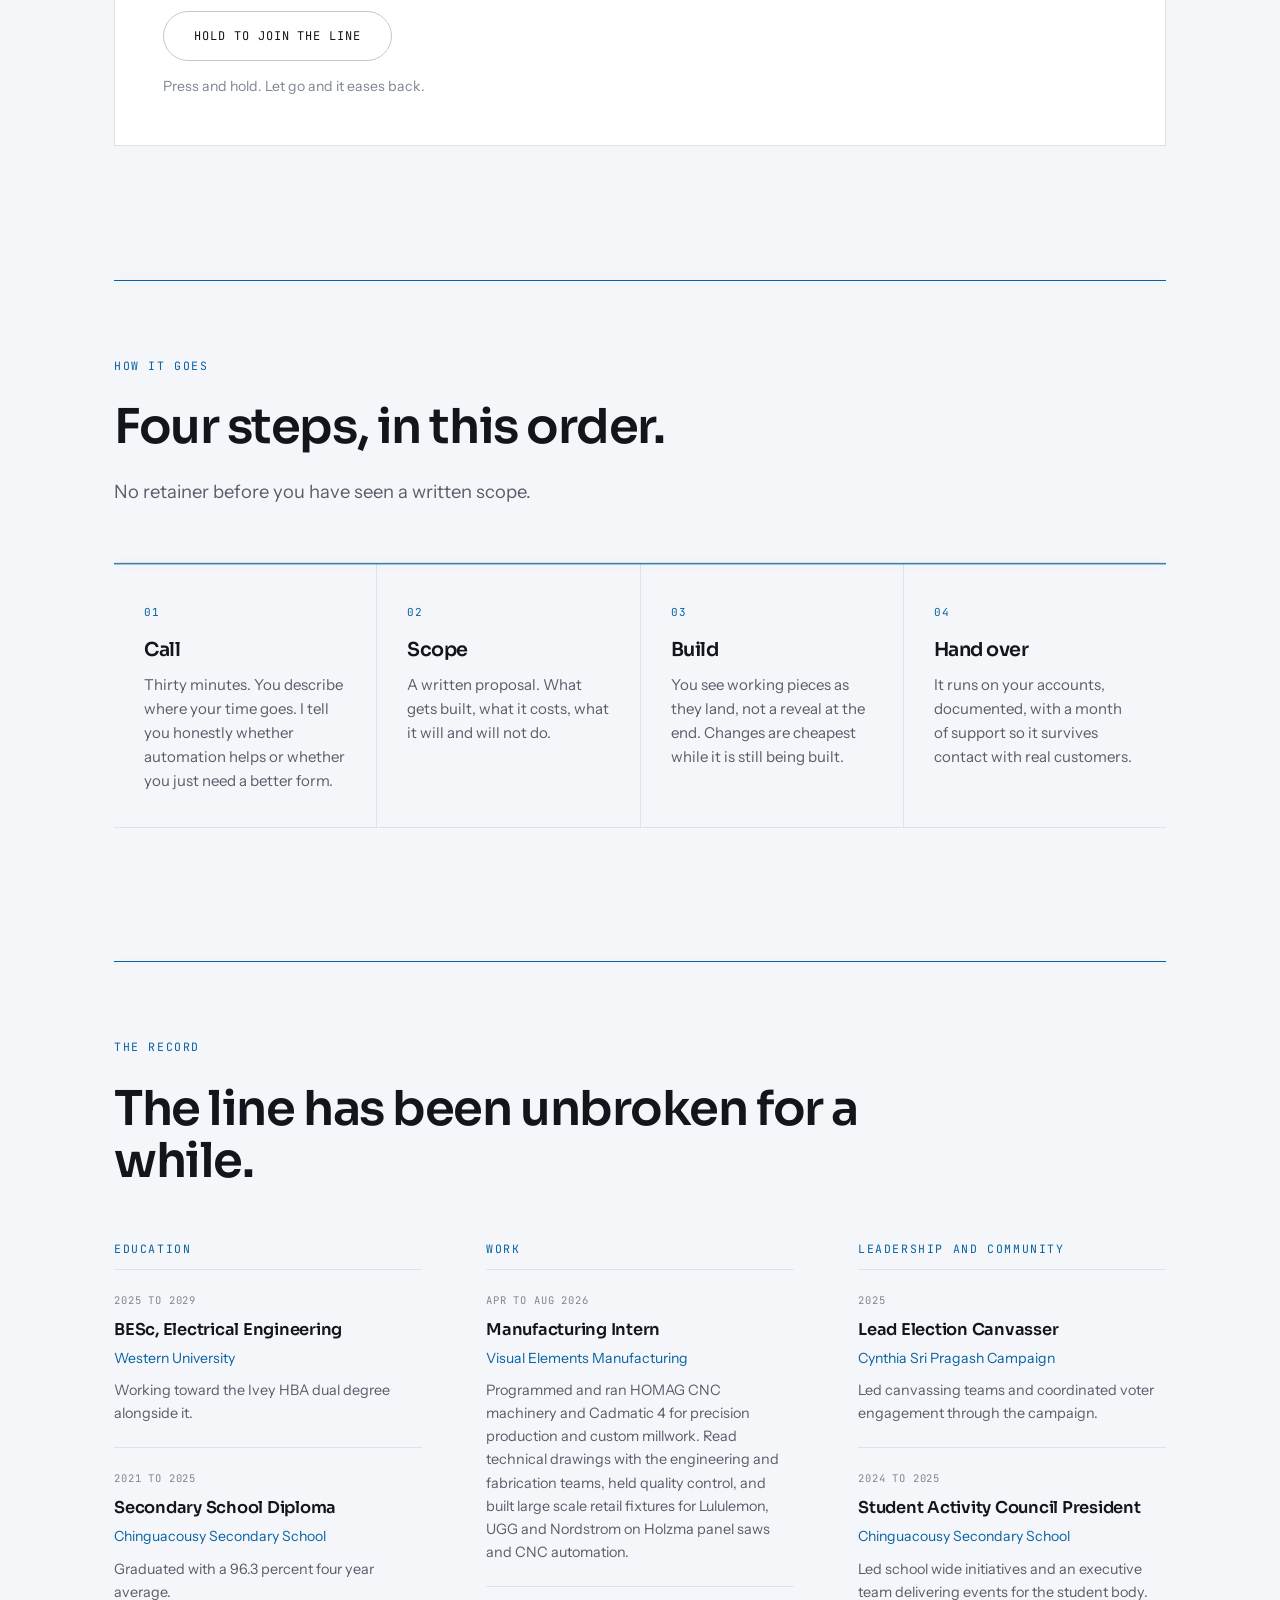
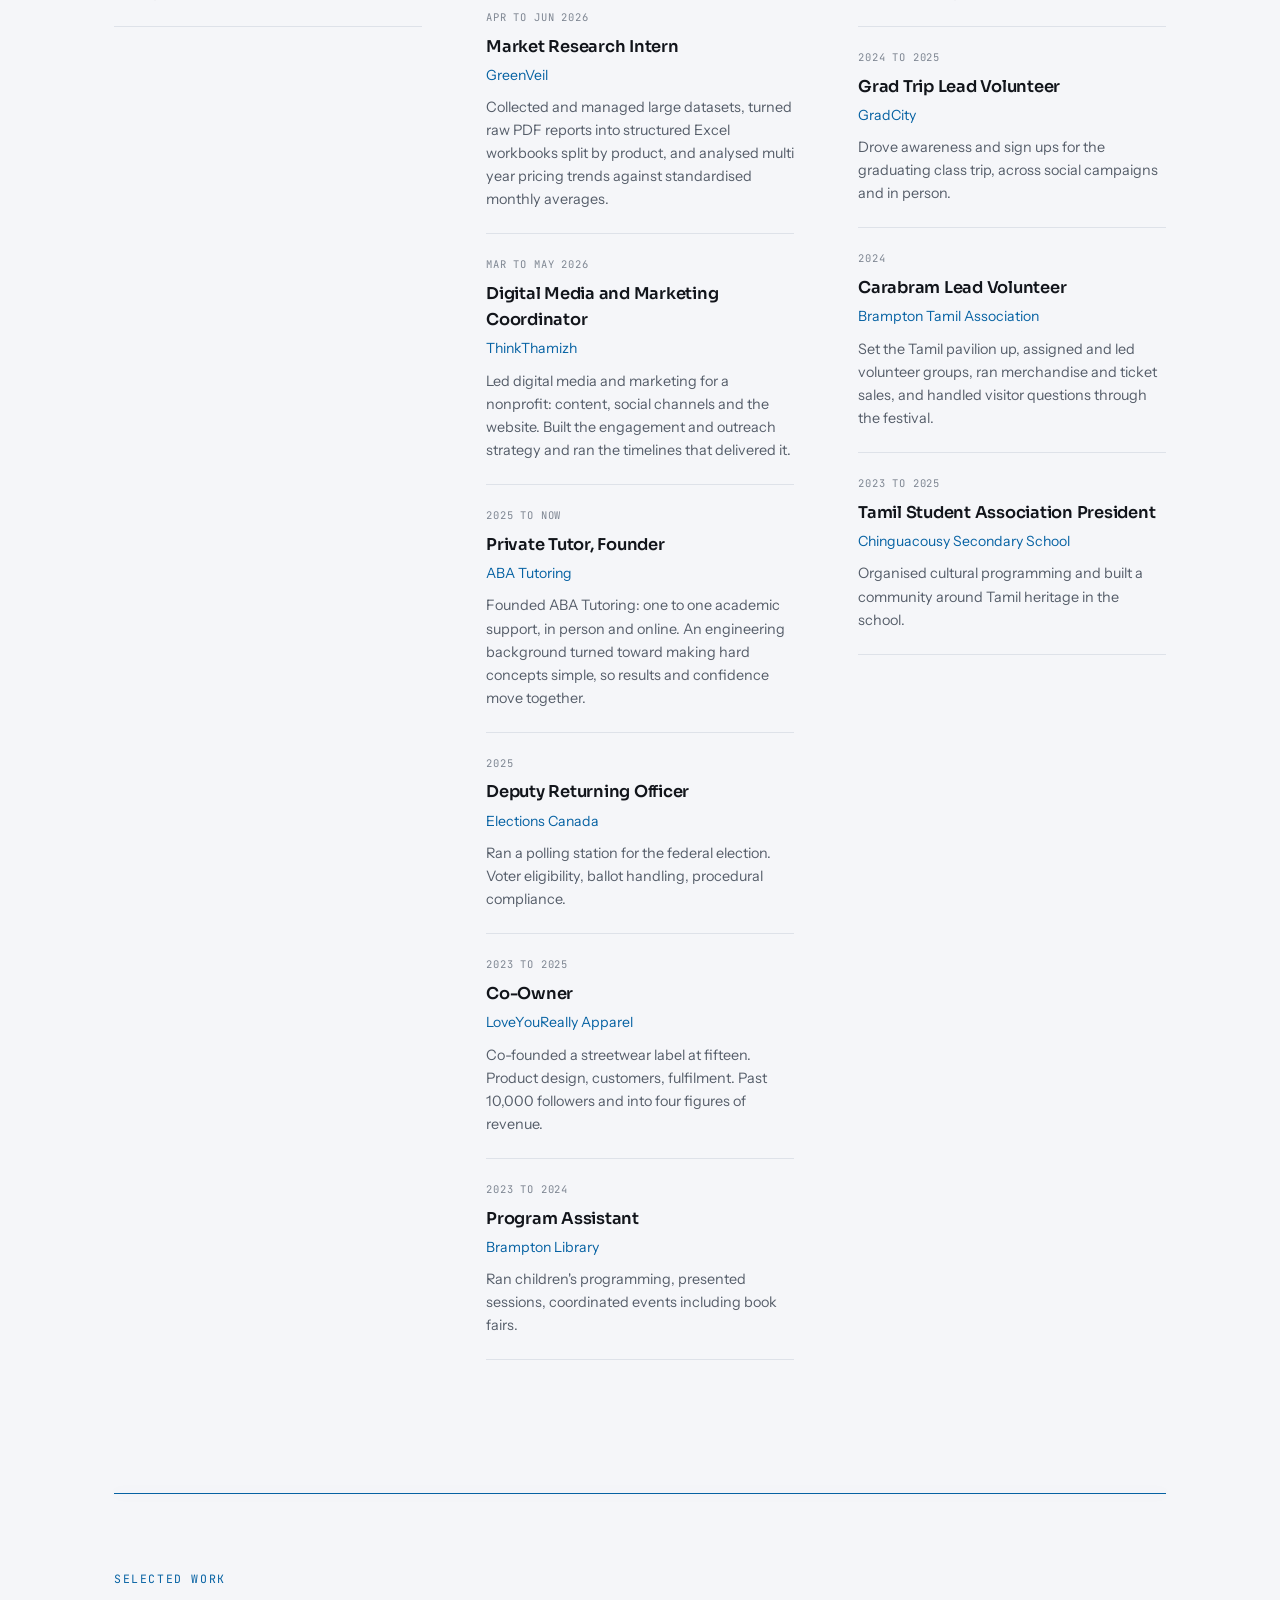
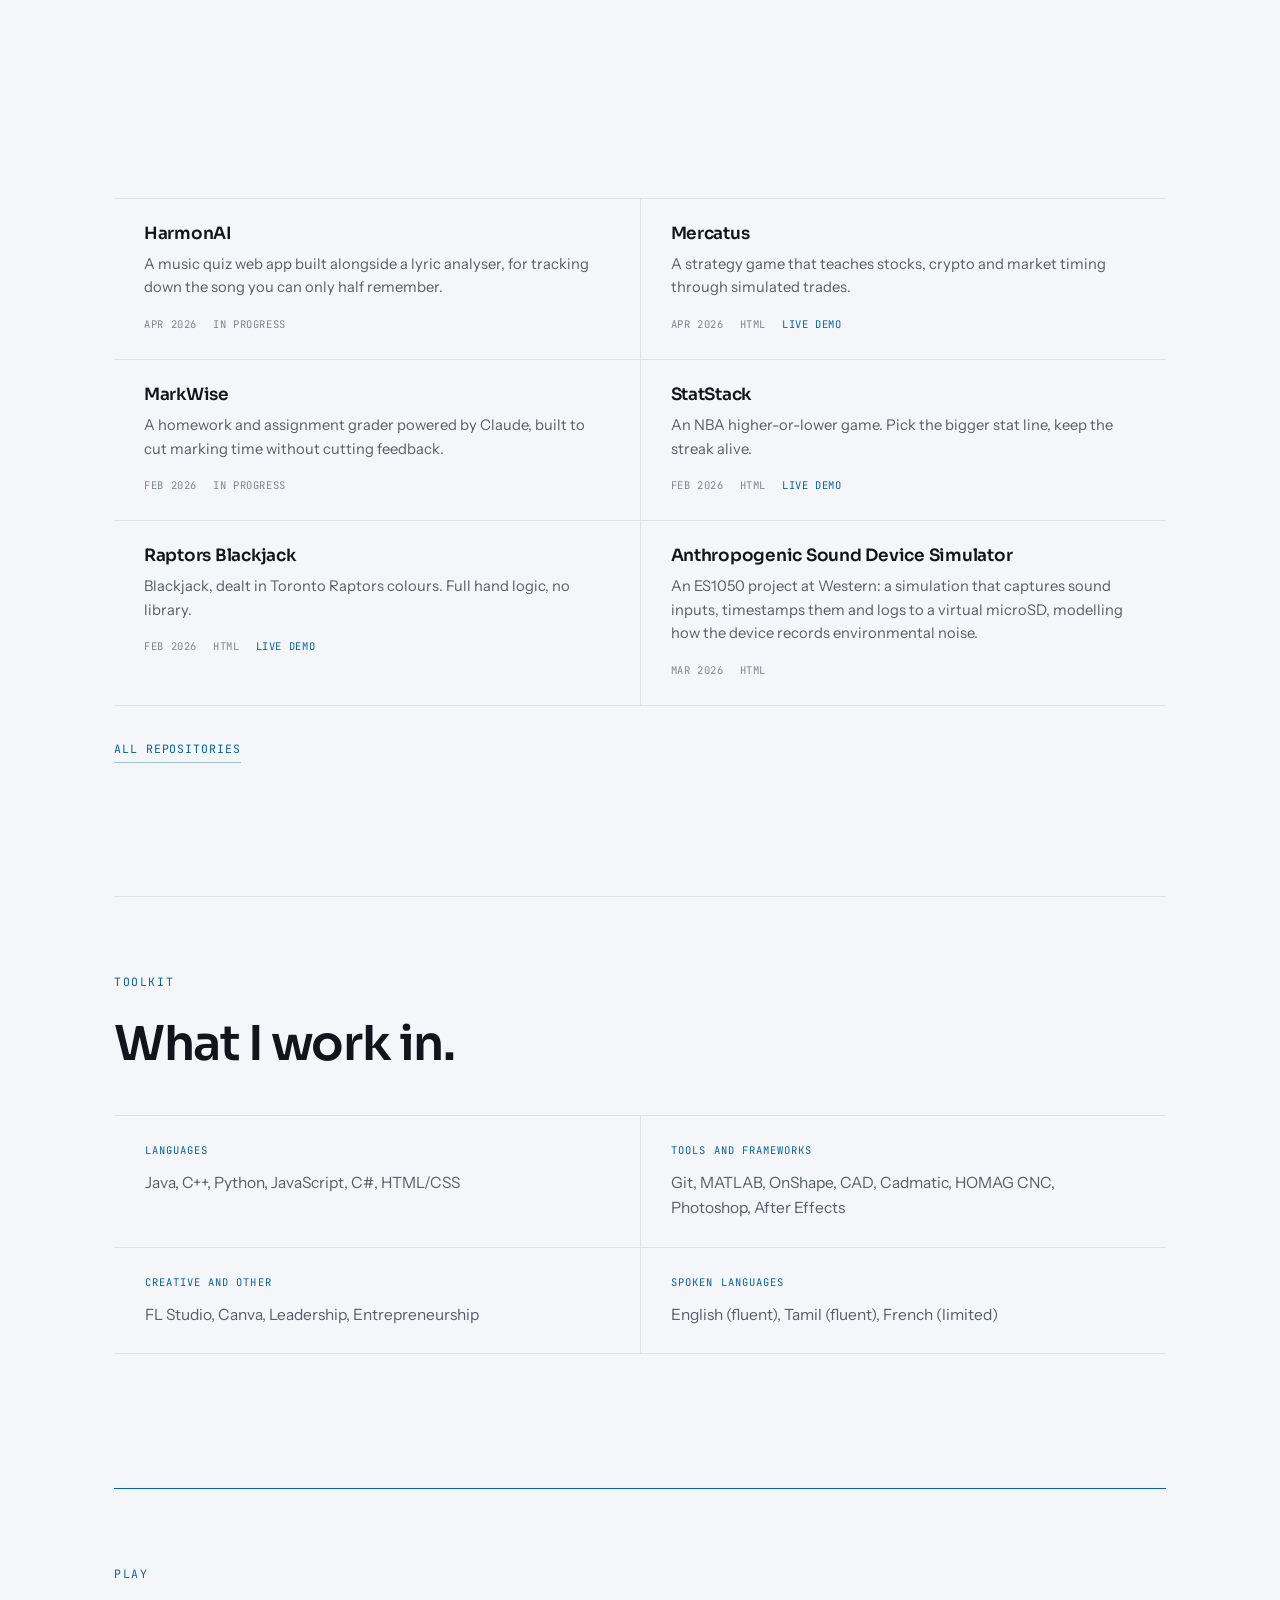
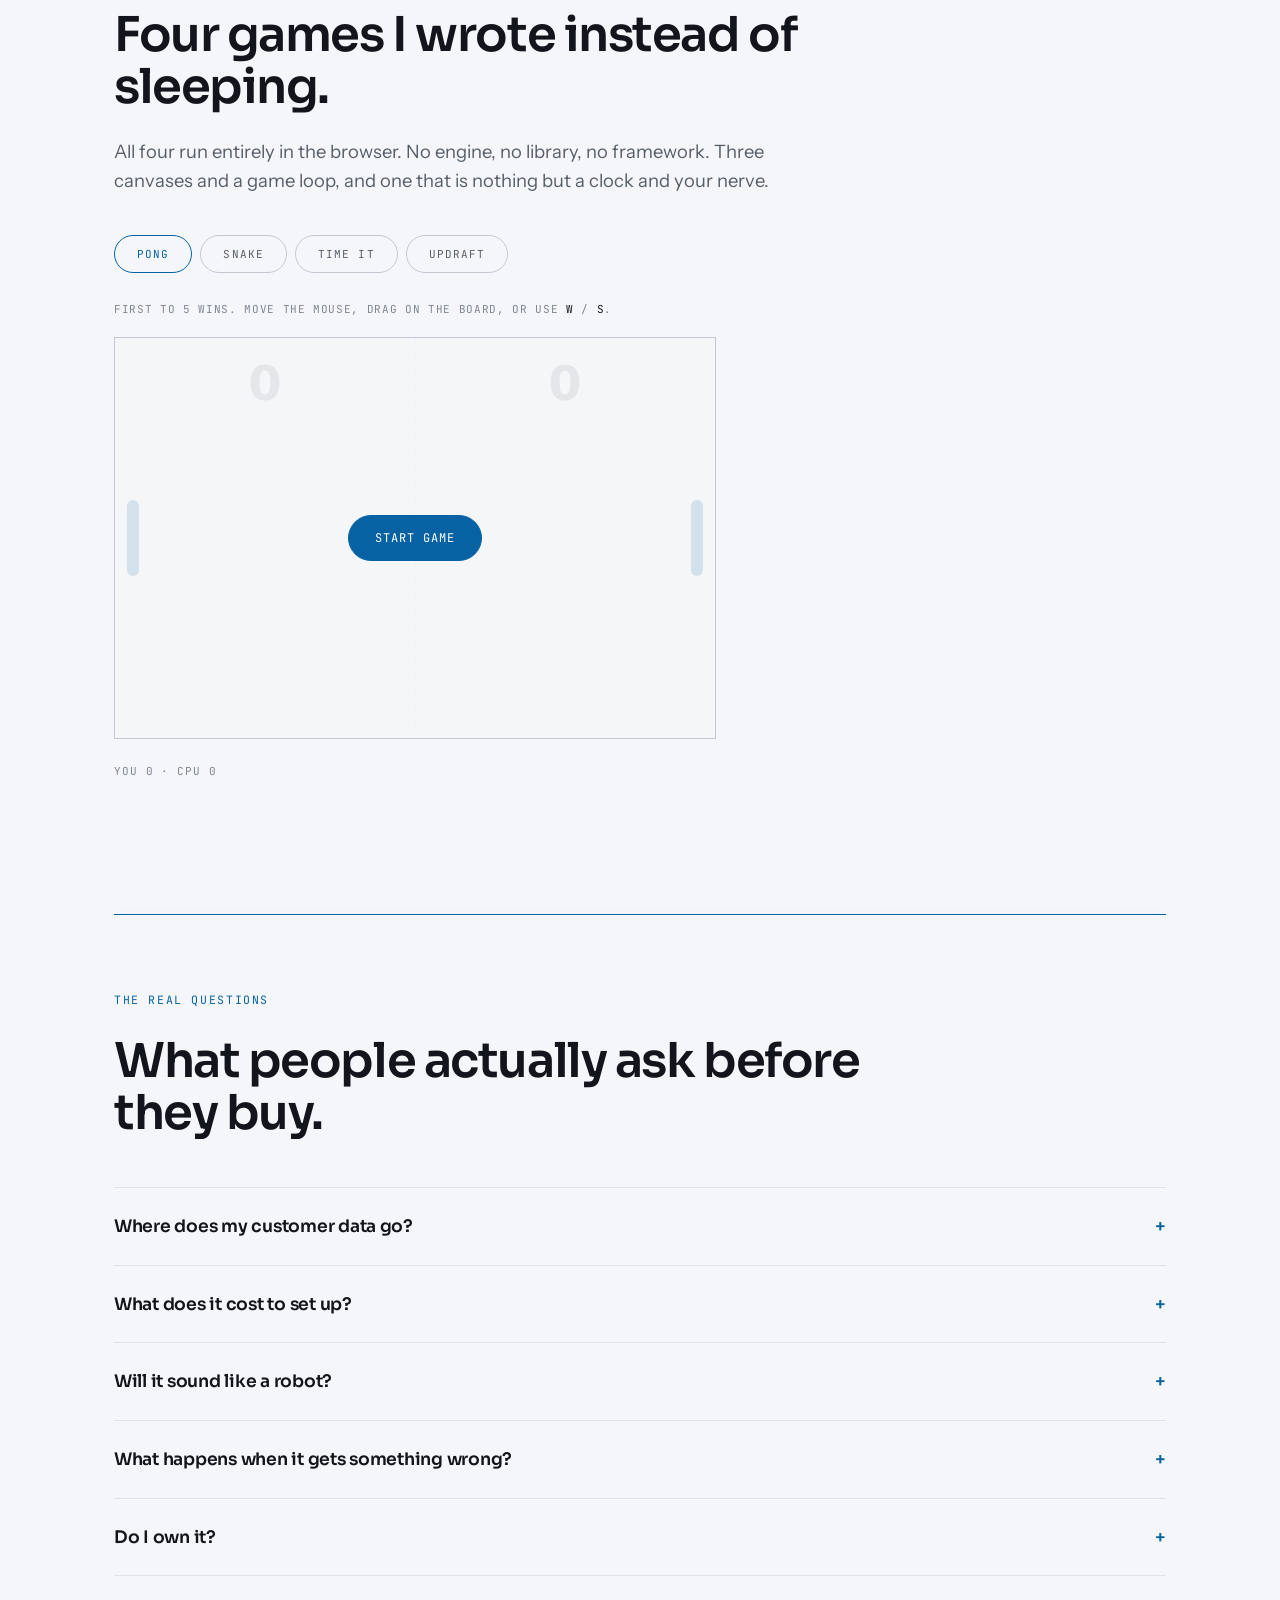
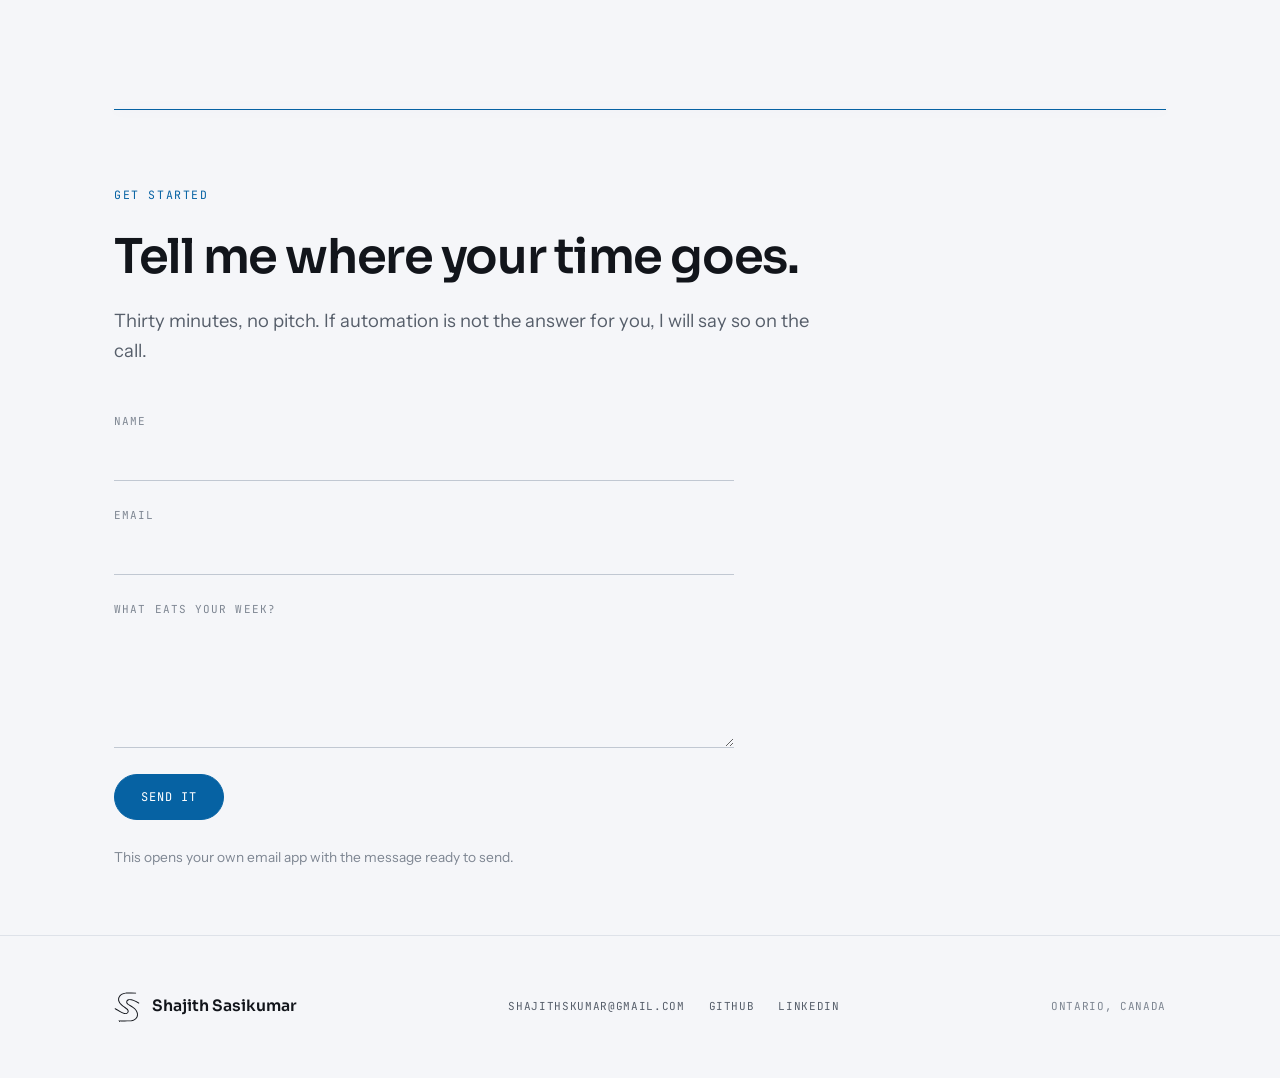
==== commit 456571c0: "Give the page something to do while it is being read Three things move now when nothing is being don" ====
--- a/index.html
+++ b/index.html
@@ -32,7 +32,7 @@
 <link rel="preconnect" href="https://fonts.googleapis.com">
 <link rel="preconnect" href="https://fonts.gstatic.com" crossorigin>
 <link rel="stylesheet" href="https://fonts.googleapis.com/css2?family=Sora:wght@400;600&family=Instrument+Sans:wght@400;500&family=JetBrains+Mono:wght@400&display=swap">
-<link rel="stylesheet" href="assets/style.css?v=20260916e">
+<link rel="stylesheet" href="assets/style.css?v=20260916f">
 </head>
 
 <body>
@@ -249,6 +249,10 @@
       <svg class="line-svg" viewBox="0 0 900 120" aria-hidden="true">
         <path class="line-track" d="M40 60 C 200 60, 220 20, 320 20 S 500 100, 600 100 S 760 60, 860 60" fill="none"/>
         <path class="line-draw" id="line-draw" d="M40 60 C 200 60, 220 20, 320 20 S 500 100, 600 100 S 760 60, 860 60" fill="none"/>
+        <!-- the idle pulse: a short length of light that walks the track while
+             nobody is holding the button, so the line reads as live before you
+             touch it. It is the same path, so it cannot drift off the line. -->
+        <path class="line-idle" d="M40 60 C 200 60, 220 20, 320 20 S 500 100, 600 100 S 760 60, 860 60" fill="none"/>
       </svg>
       <ol class="line-steps" id="line-steps">
         <li><span>A call comes in</span></li>
@@ -510,6 +514,6 @@
   </div>
 </footer>
 
-<script src="assets/app.js?v=20260916e"></script>
+<script src="assets/app.js?v=20260916f"></script>
 </body>
 </html>
--- a/assets/style.css
+++ b/assets/style.css
@@ -656,6 +656,74 @@
 .rule.in::after{--draw:1}
 
 /* ============================================================
+   IDLE LIFE
+   The page should not be dead while it is being read. Three
+   things move when nothing is being done to them, and all
+   three obey the same rule: transform and opacity only, on
+   elements that are already their own layer, so this is
+   compositor work and cannot take a frame from the intro, the
+   games, or a scroll. Nothing here starts before the section
+   it belongs to has been reached.
+   ============================================================ */
+
+/* 1. The hero. Once the intro finishes the mark stops dead and the whole
+      screen goes still. The ambient glow behind it drifts instead, so the
+      hero keeps breathing without the line itself ever moving again. The
+      layer is already promoted and this is opacity alone. Keyframe zero is
+      opacity 1, which is exactly where the intro leaves it, so it picks the
+      value up rather than jumping to it. */
+.mark-wrap.drawn .mark-halo{animation:halo-breathe 11s var(--ease-in-out) infinite}
+@keyframes halo-breathe{0%,100%{opacity:1}50%{opacity:.6}}
+
+/* 2. Every section rule carries a light across itself, a few seconds after it
+      has finished drawing in. The gradient fades to nothing at both ends, so
+      there is nothing to clip: the rule keeps its own glow, and this stays a
+      transform on a pseudo-element. Sections reveal as you scroll, so the
+      rules are already out of step with each other and never pulse in unison. */
+.rule::before{content:"";position:absolute;top:-1px;left:0;height:3px;width:30%;
+  border-radius:2px;pointer-events:none;opacity:0;will-change:transform,opacity;
+  background:linear-gradient(90deg,rgba(var(--accent-rgb),0) 0%,
+    rgba(var(--accent-rgb),calc(.5 * var(--glow))) 50%,rgba(var(--accent-rgb),0) 100%)}
+.rule.in::before{animation:rule-sheen 13s var(--ease-in-out) 2.2s infinite}
+@keyframes rule-sheen{
+  0%  {opacity:0;transform:translateX(-50%)}
+  4%  {opacity:1}
+  20% {opacity:1}
+  26% {opacity:0;transform:translateX(283%)}
+  100%{opacity:0;transform:translateX(283%)}
+}
+
+/* 3. The line you can join. A short length of light walks the track while the
+      button is idle, which is also the only hint that the thing is holdable
+      before you touch it. It gets out of the way the instant you do: .busy
+      goes on the stage while the real line is drawing or easing back. */
+.line-idle{fill:none;stroke:var(--accent);stroke-width:2.5;stroke-linecap:round;
+  stroke-dasharray:40 4000;opacity:0;pointer-events:none}
+.line-stage.in:not(.busy) .line-idle{animation:line-walk 8s var(--ease-in-out) 1.2s infinite}
+/* Plain numbers on both ends, not calc(-1 * var(--len)). Chrome will not
+   interpolate a length against a calc() holding a custom property: it snapped
+   straight from one keyframe to the other, so the dash sat off the start of
+   the path for half the cycle and off the end for the rest and never once
+   travelled. The opacity animated perfectly the whole time, which is what
+   made it look as though something was happening. The path is fixed in a
+   fixed viewBox, so its 841 units are a constant; -886 clears the end. */
+@keyframes line-walk{
+  0%  {opacity:0;stroke-dashoffset:44}
+  7%  {opacity:.8}
+  46% {opacity:.8}
+  56% {opacity:0;stroke-dashoffset:-886}
+  100%{opacity:0;stroke-dashoffset:-886}
+}
+
+/* Idle motion is the first thing to go: none of it is telling you anything
+   you cannot get from the page standing still. */
+@media (prefers-reduced-motion:reduce){
+  .mark-wrap.drawn .mark-halo,.rule.in::before,.line-stage.in:not(.busy) .line-idle{
+    animation:none}
+  .rule::before{display:none}
+}
+
+/* ============================================================
    MOTION PASS
    Each of these has one named job. Anything that could not be
    named was not built.
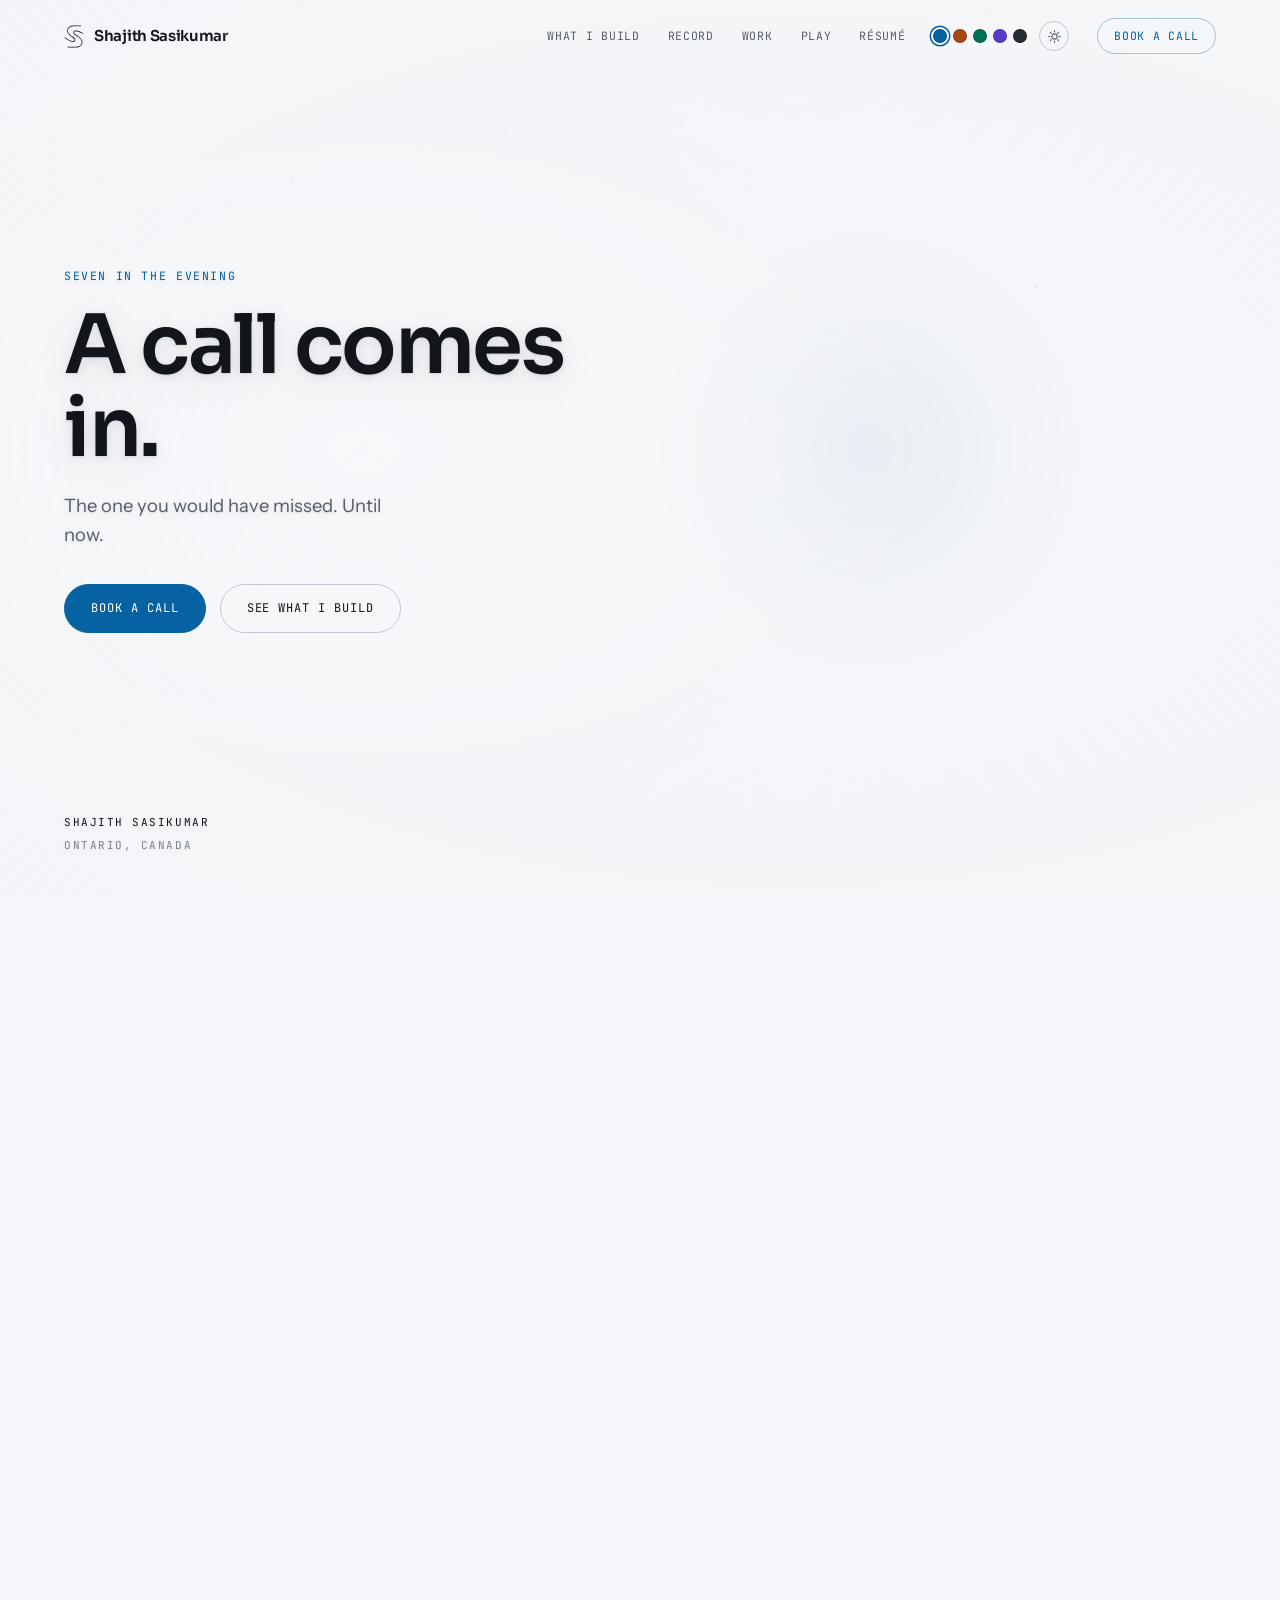
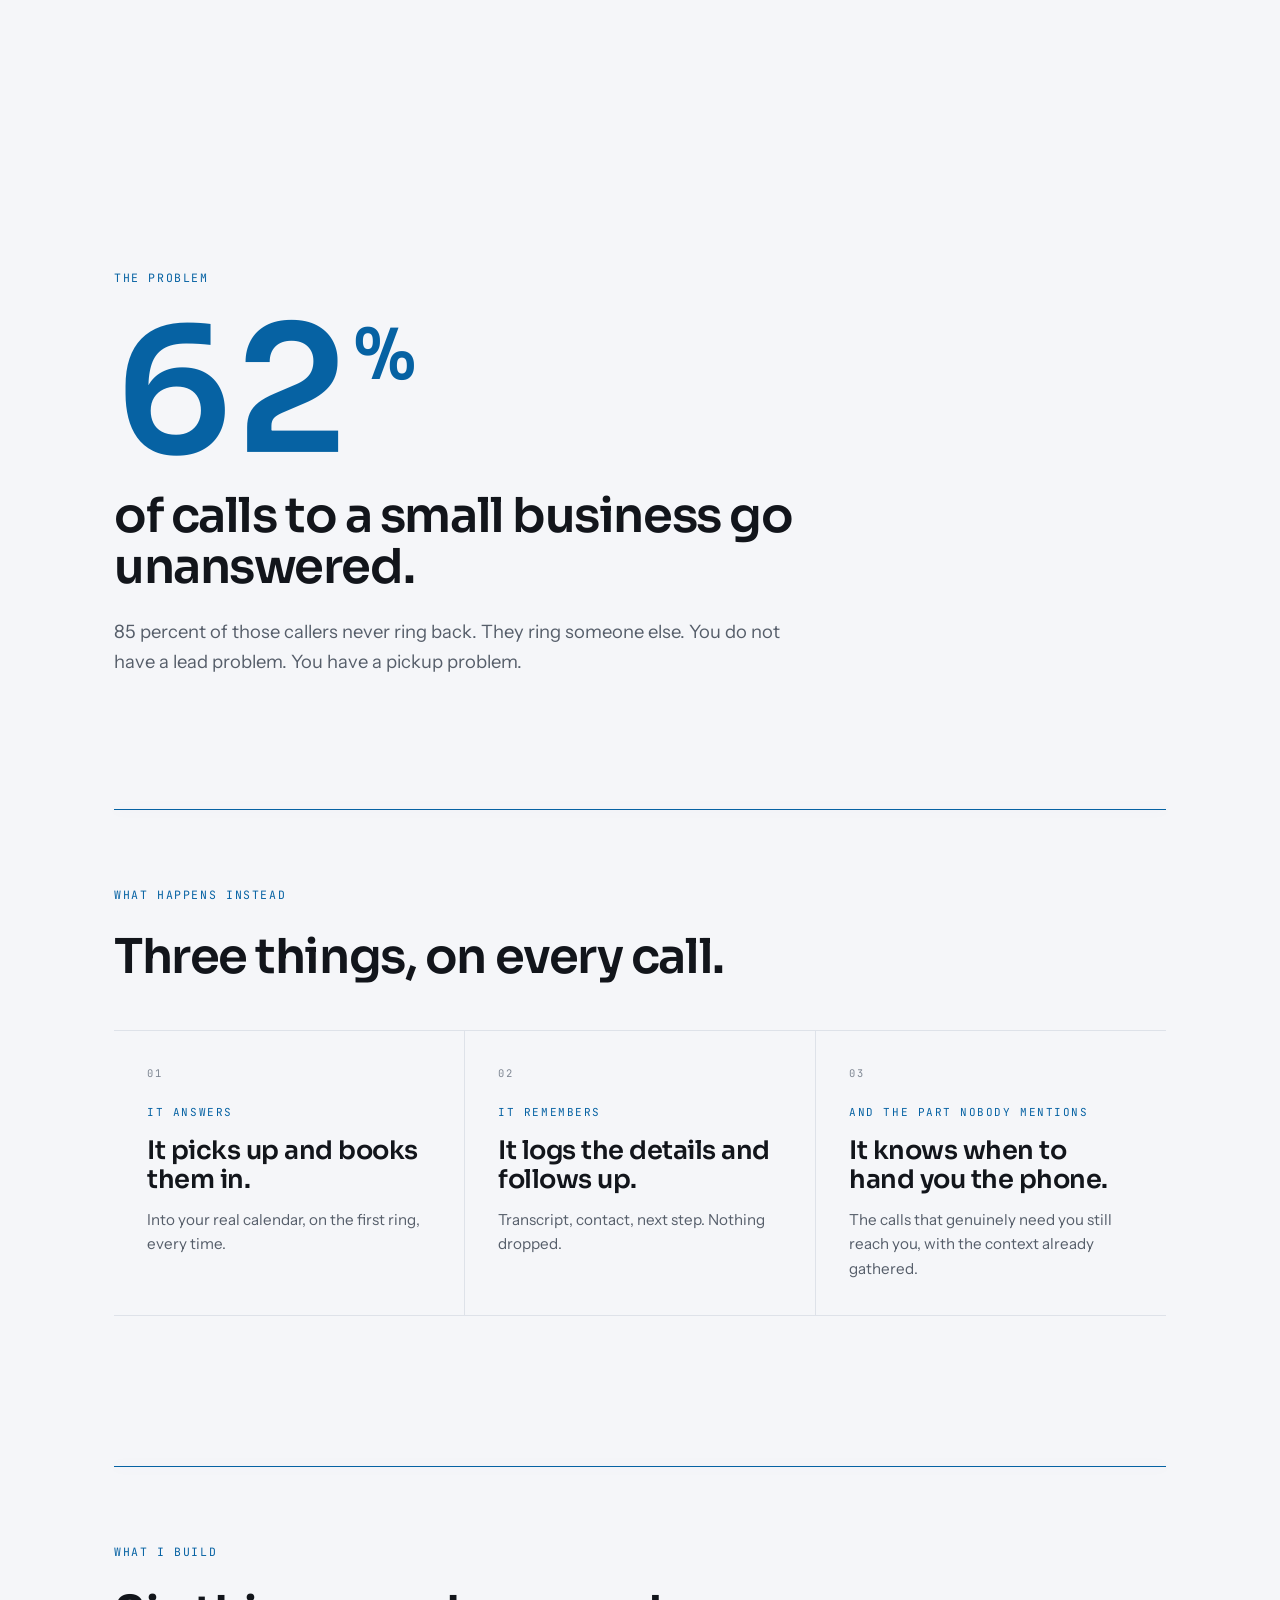
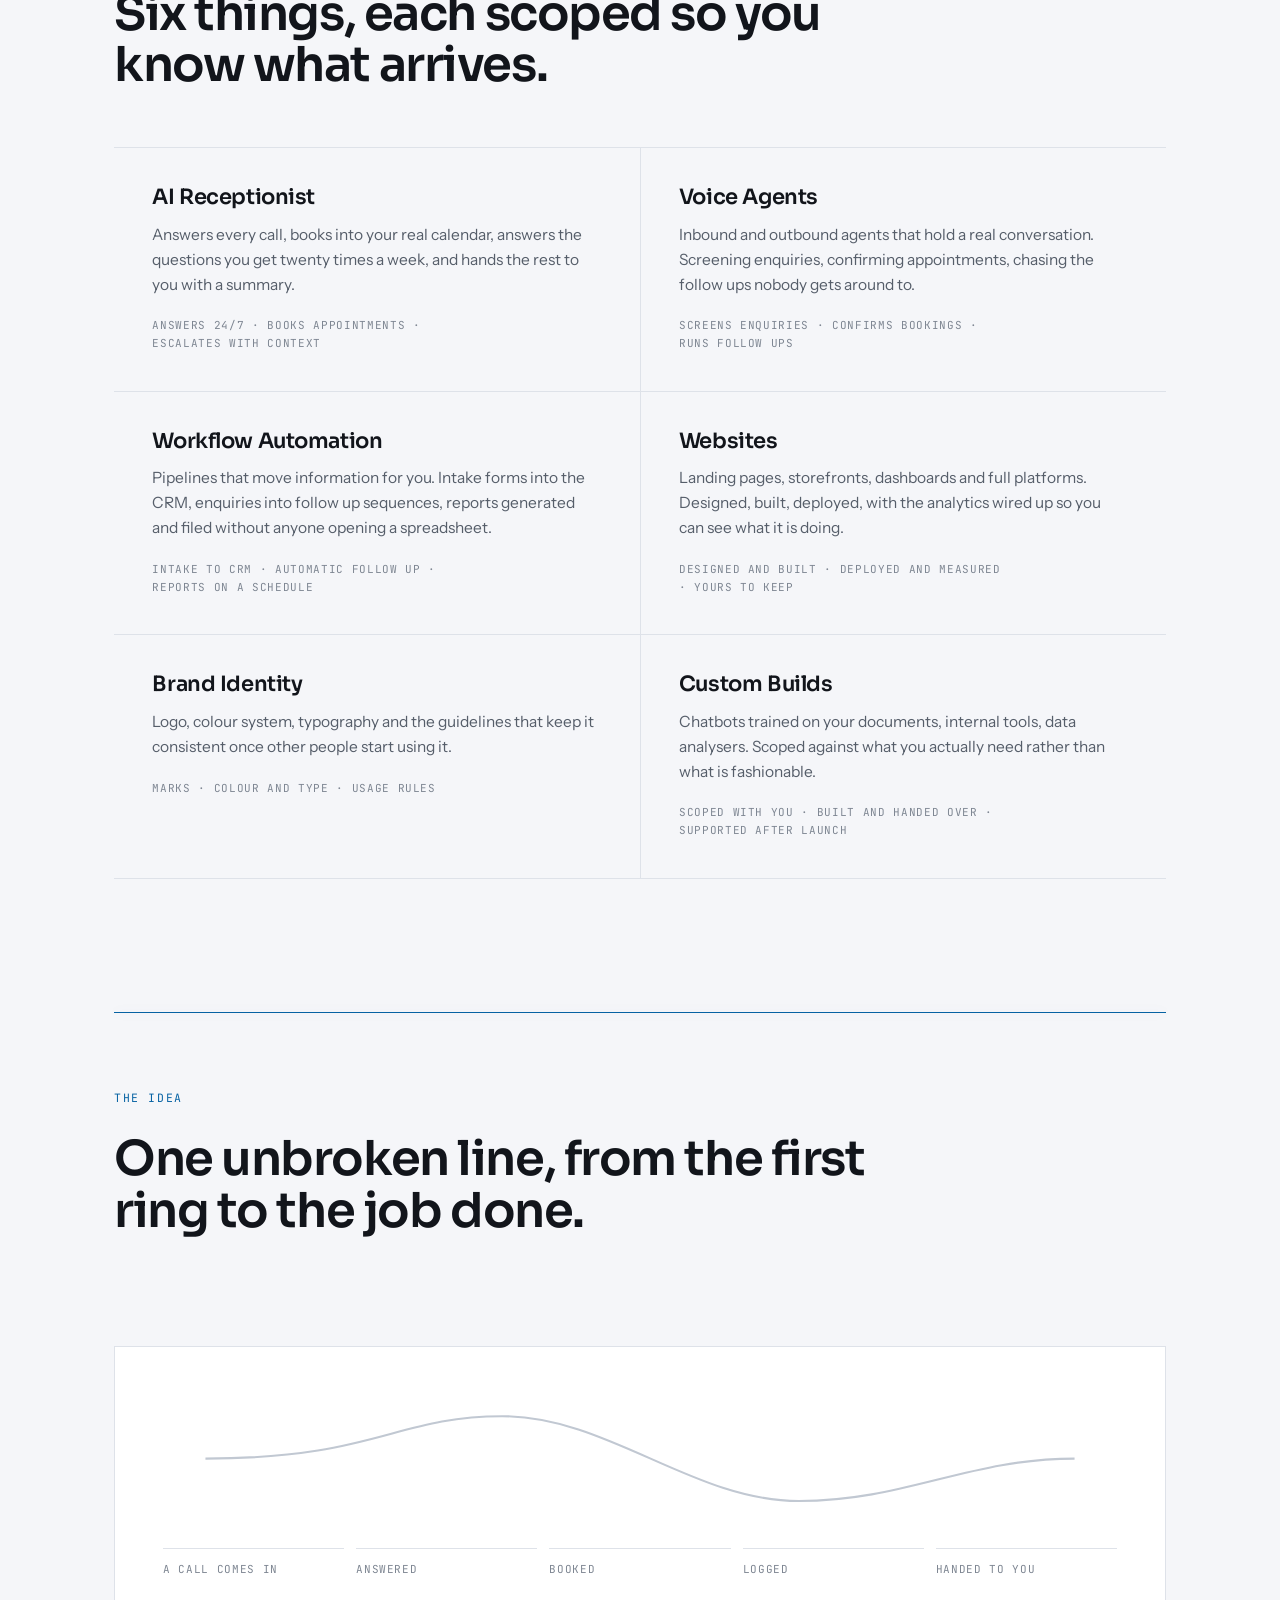
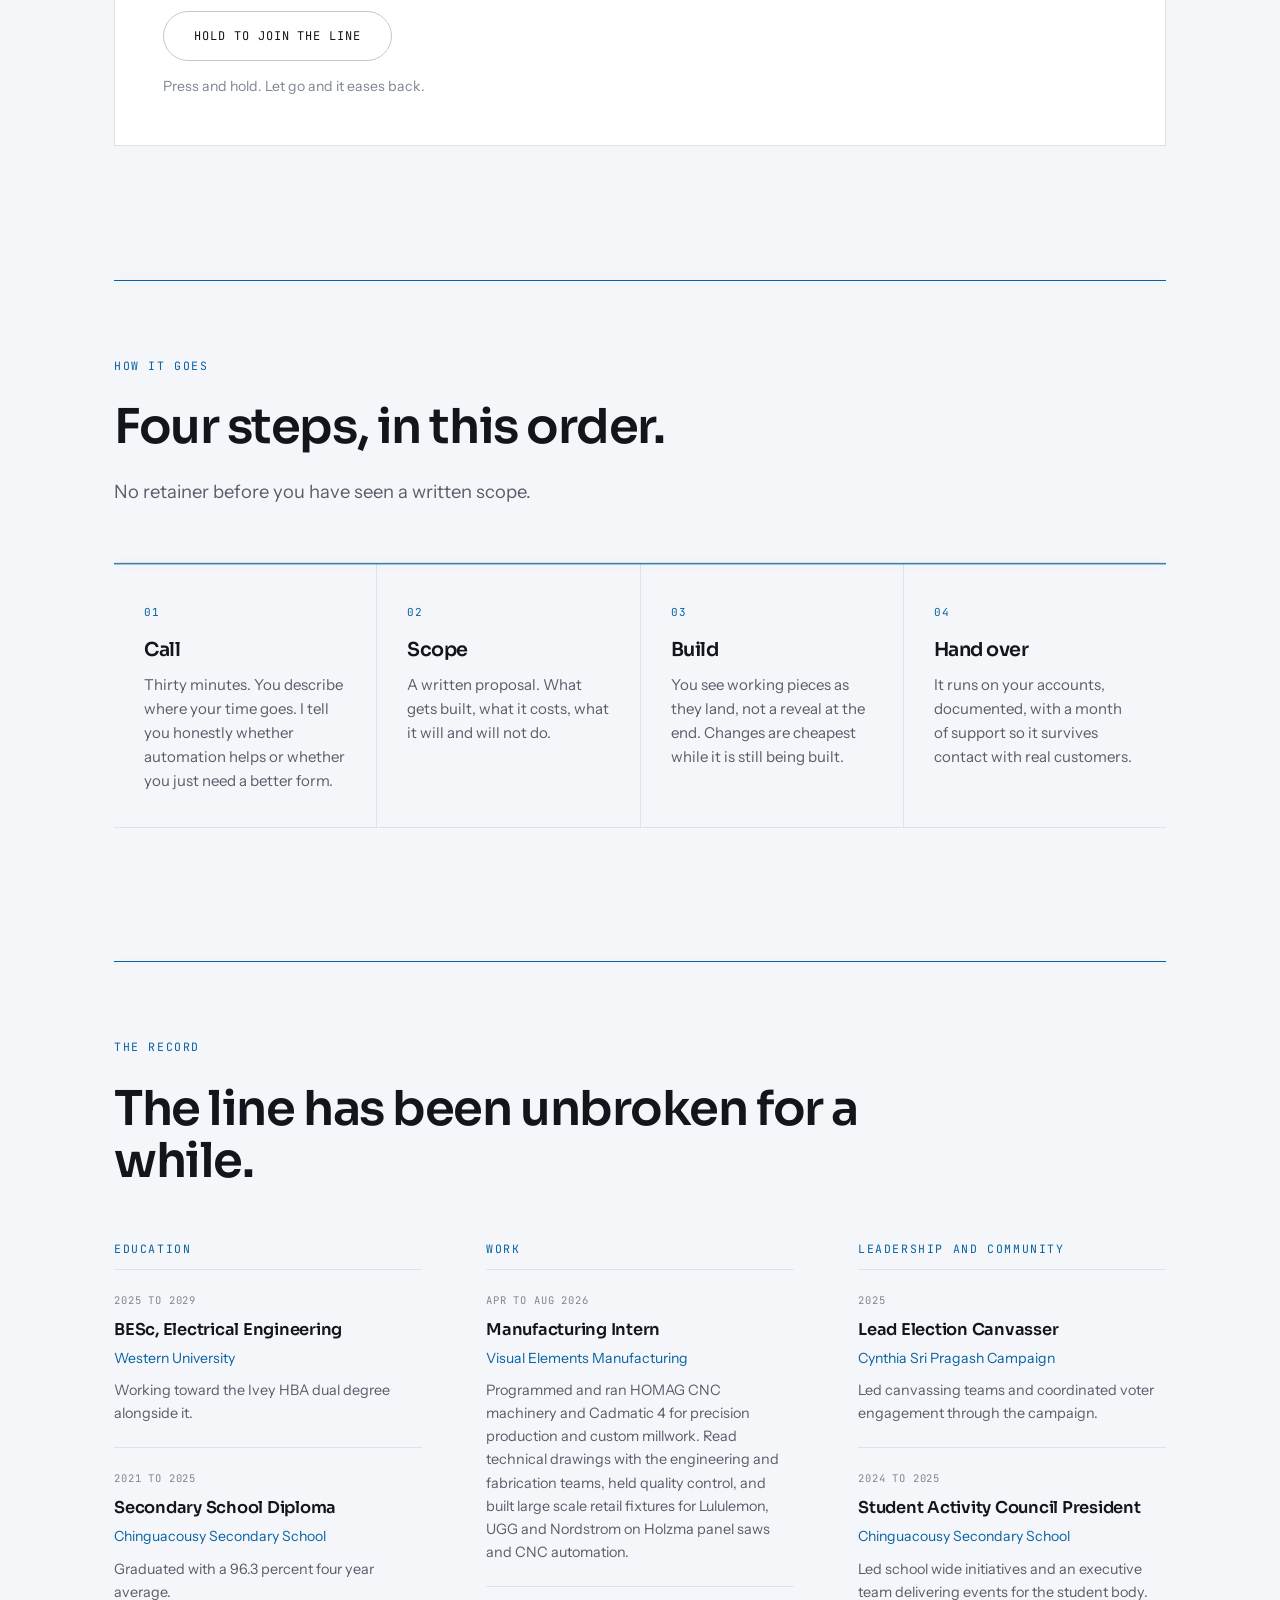
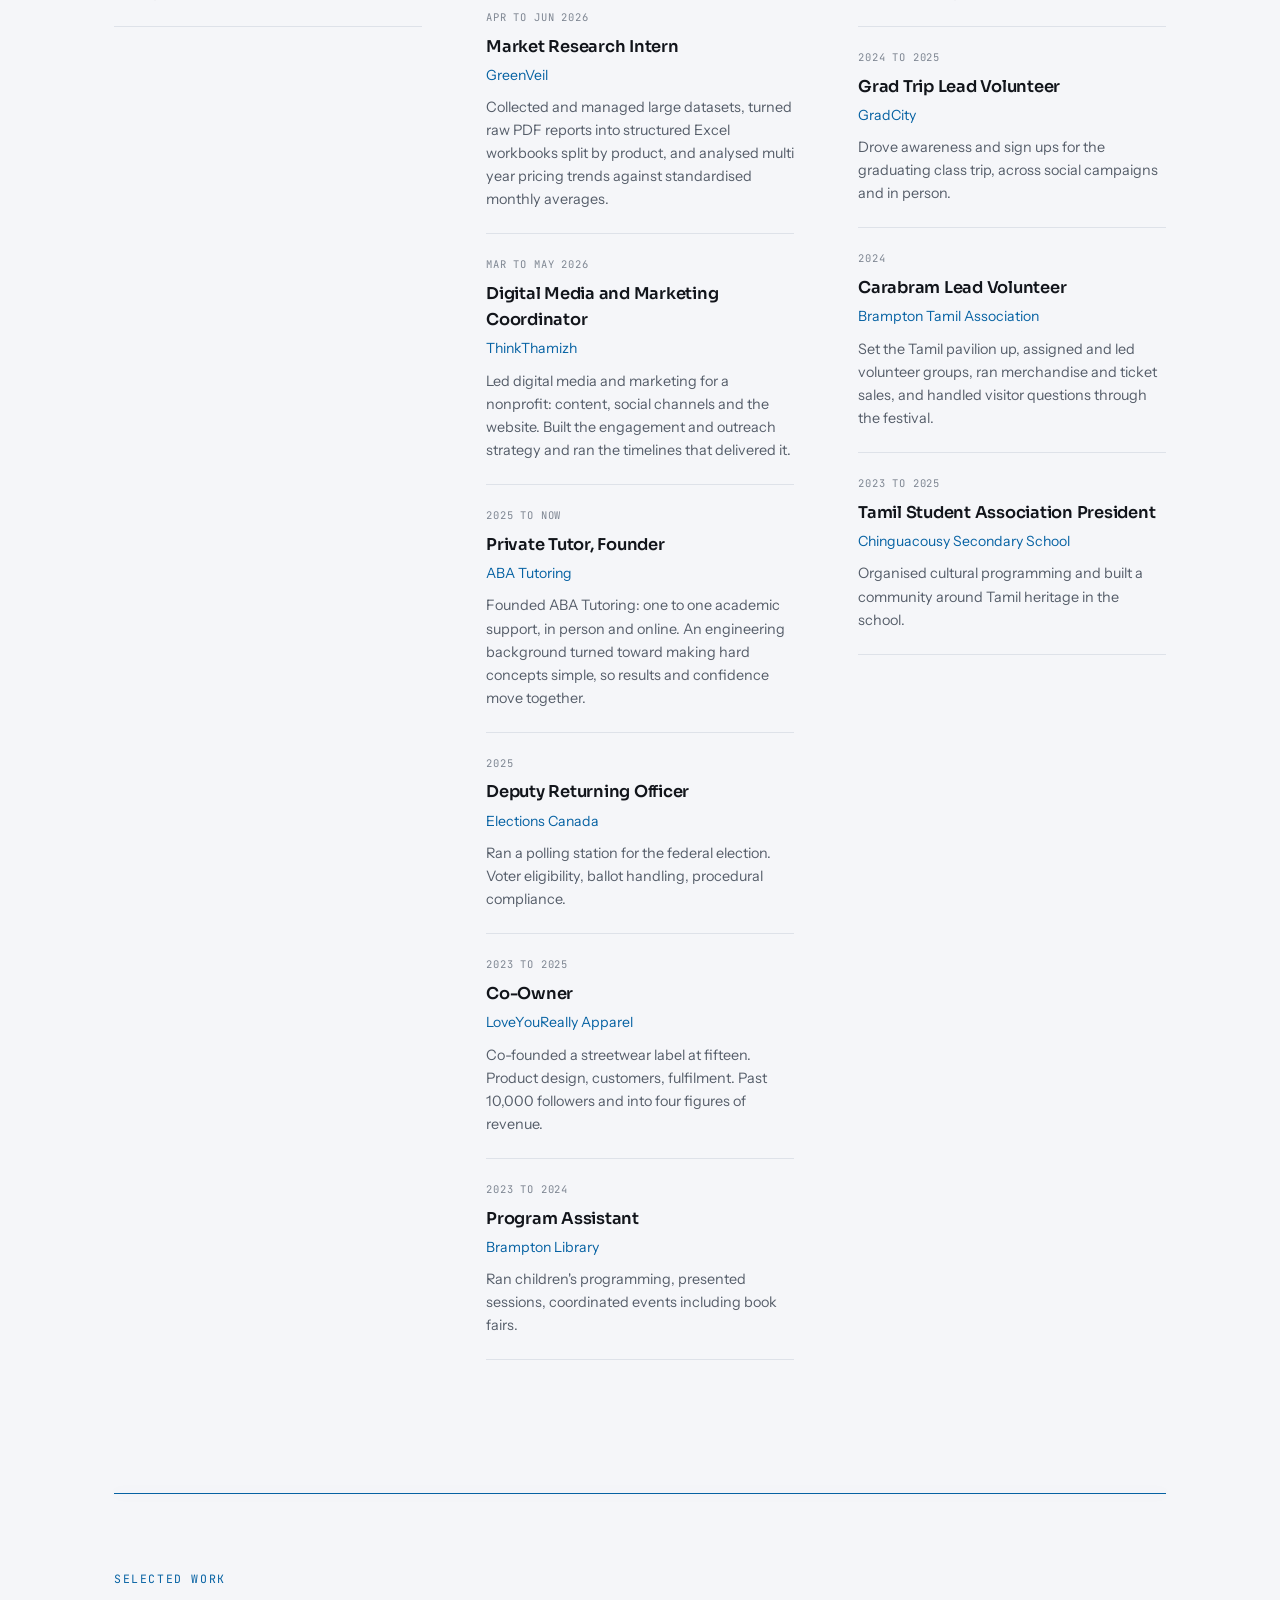
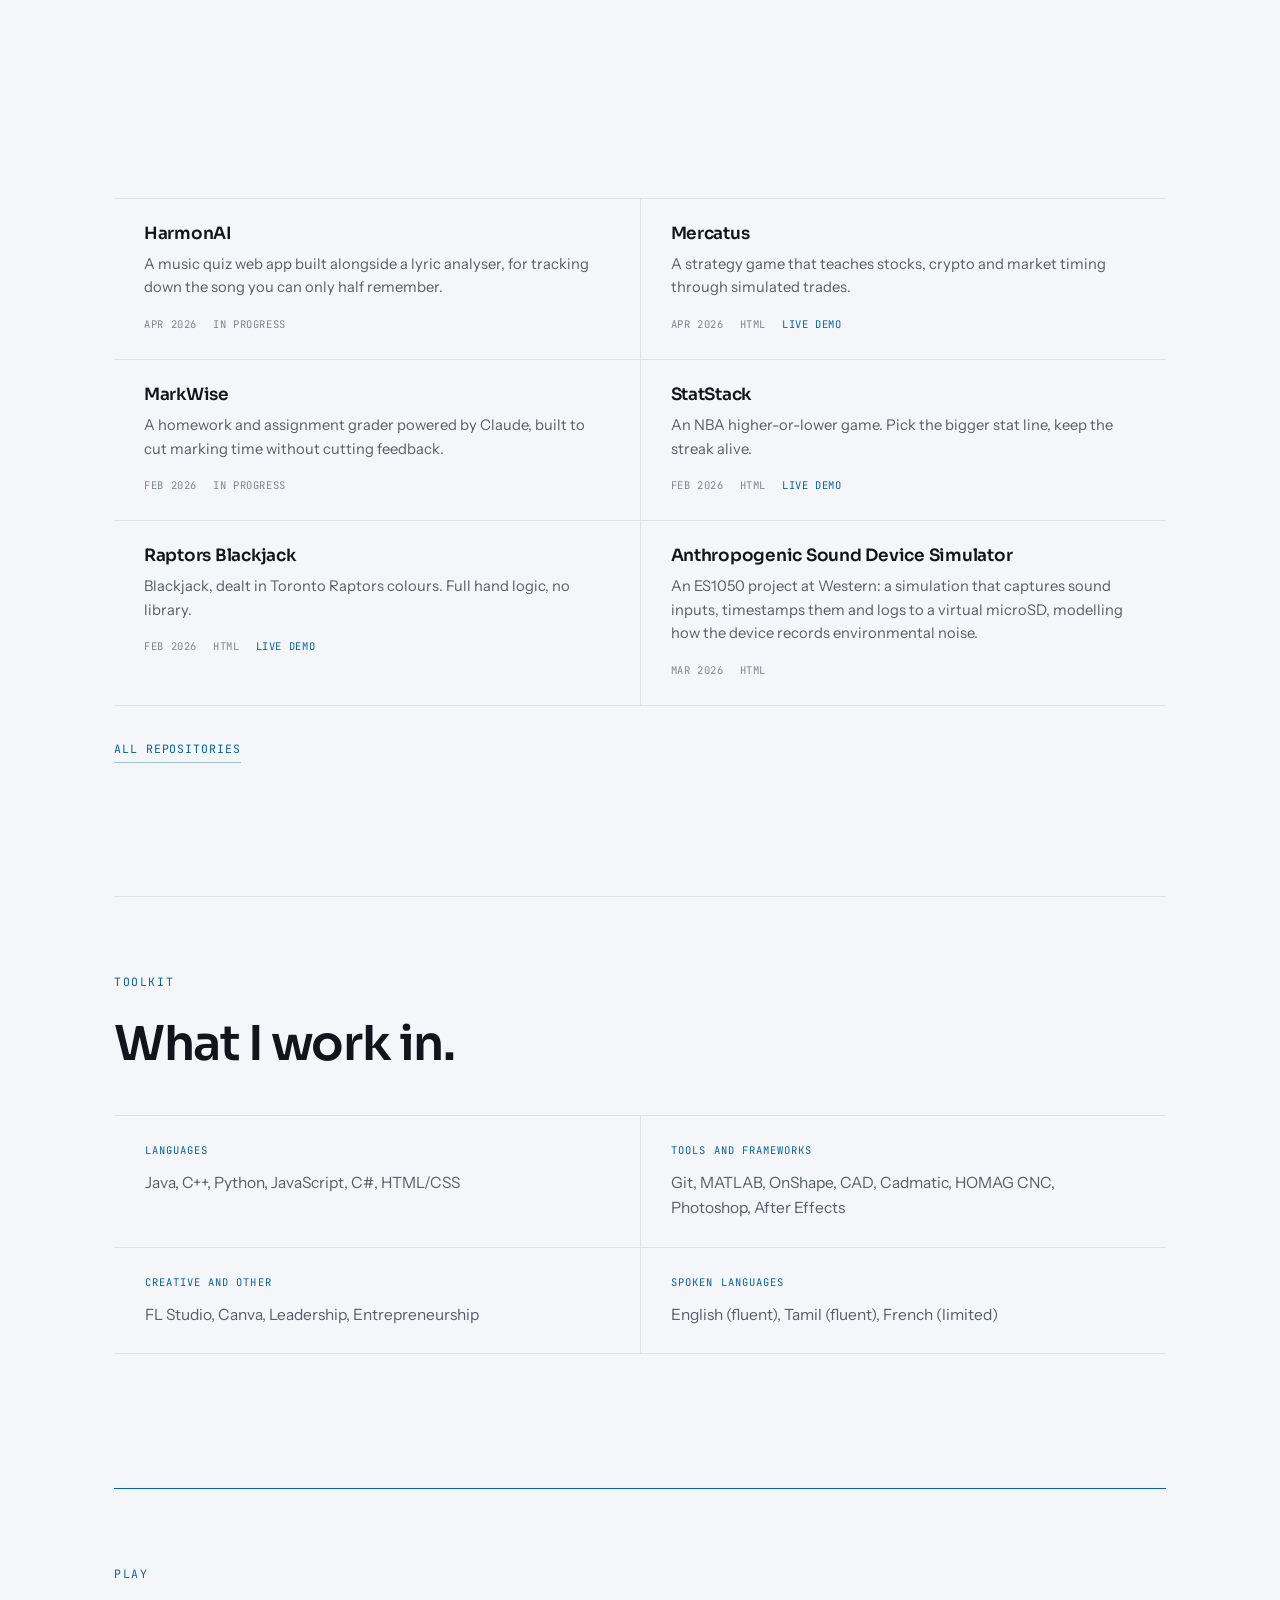
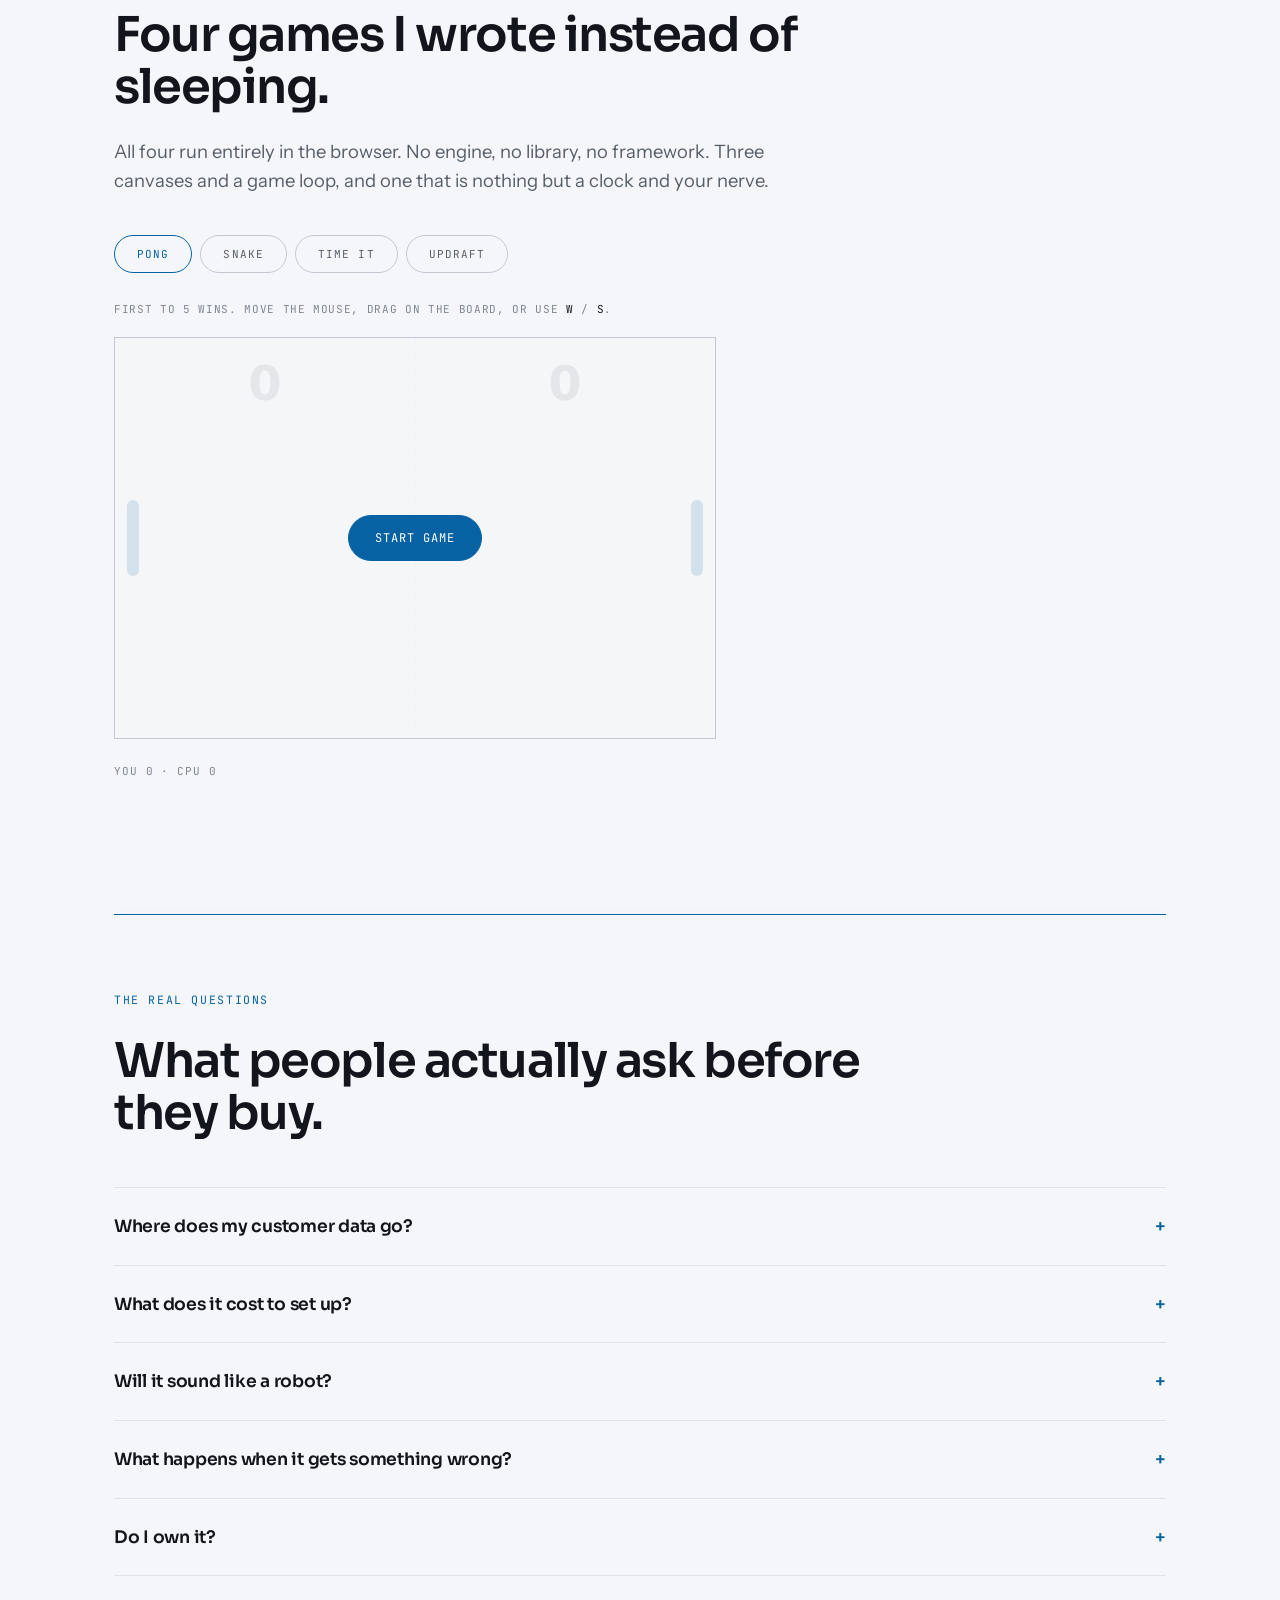
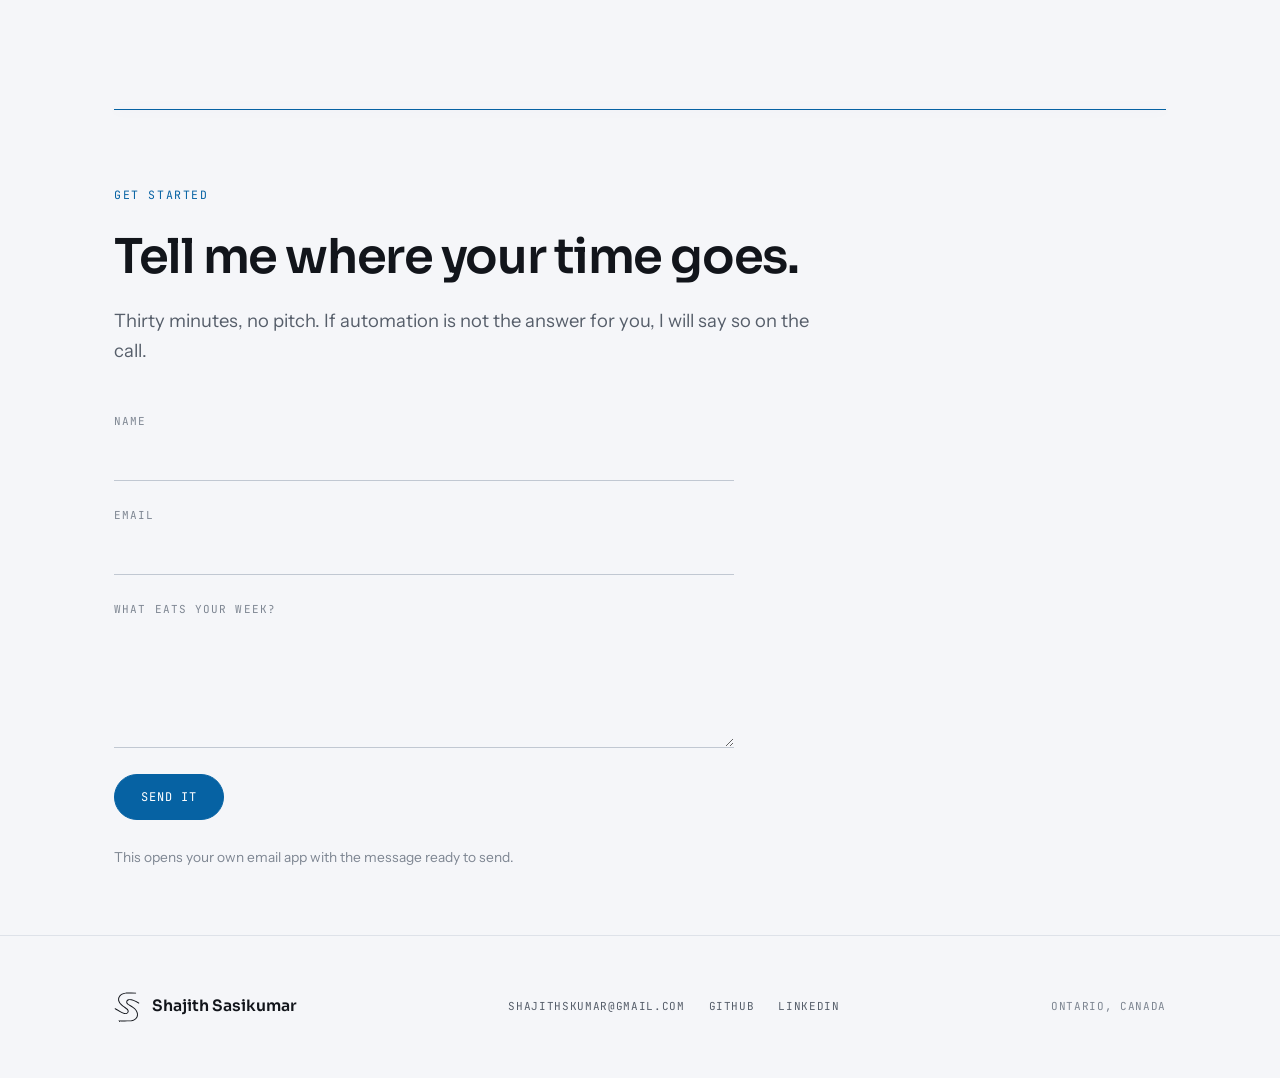
==== commit f651bd19: "Point the share tags at the live site, and preload the fonts og:url and og:image were placeholders w" ====
--- a/index.html
+++ b/index.html
@@ -21,18 +21,21 @@
 </script>
 <link rel="icon" href="data:image/svg+xml,<svg xmlns='http://www.w3.org/2000/svg' viewBox='0 0 32 32'><rect width='32' height='32' fill='%230B0D10'/><path d='M9 22c6 0 8-4 14-4M9 14c6 0 8-4 14-4' stroke='%23EEF2F6' stroke-width='2.4' fill='none' stroke-linecap='round'/></svg>">
 
-<!-- DEPLOY STEP: patch og:url and og:image with the live absolute URL before zipping -->
 <meta property="og:type" content="website">
 <meta property="og:title" content="Shajith Sasikumar, AI systems that keep running">
 <meta property="og:description" content="AI receptionists, voice agents and workflow automation for small businesses.">
-<meta property="og:url" content="PATCH_AT_DEPLOY">
-<meta property="og:image" content="PATCH_AT_DEPLOY">
+<meta property="og:url" content="https://shaj2x.github.io/ShajithSasikumarPortfolio/">
+<meta property="og:image" content="https://shaj2x.github.io/ShajithSasikumarPortfolio/assets/og.png">
+<meta property="og:image:width" content="1200">
+<meta property="og:image:height" content="630">
+<meta property="og:image:alt" content="A call comes in. The Shajith Sasikumar mark, drawn.">
 <meta name="twitter:card" content="summary_large_image">
 
 <link rel="preconnect" href="https://fonts.googleapis.com">
 <link rel="preconnect" href="https://fonts.gstatic.com" crossorigin>
+<link rel="preload" as="style" href="https://fonts.googleapis.com/css2?family=Sora:wght@400;600&family=Instrument+Sans:wght@400;500&family=JetBrains+Mono:wght@400&display=swap">
 <link rel="stylesheet" href="https://fonts.googleapis.com/css2?family=Sora:wght@400;600&family=Instrument+Sans:wght@400;500&family=JetBrains+Mono:wght@400&display=swap">
-<link rel="stylesheet" href="assets/style.css?v=20260916f">
+<link rel="stylesheet" href="assets/style.css?v=20260916g">
 </head>
 
 <body>
@@ -514,6 +517,6 @@
   </div>
 </footer>
 
-<script src="assets/app.js?v=20260916f"></script>
+<script src="assets/app.js?v=20260916g"></script>
 </body>
 </html>
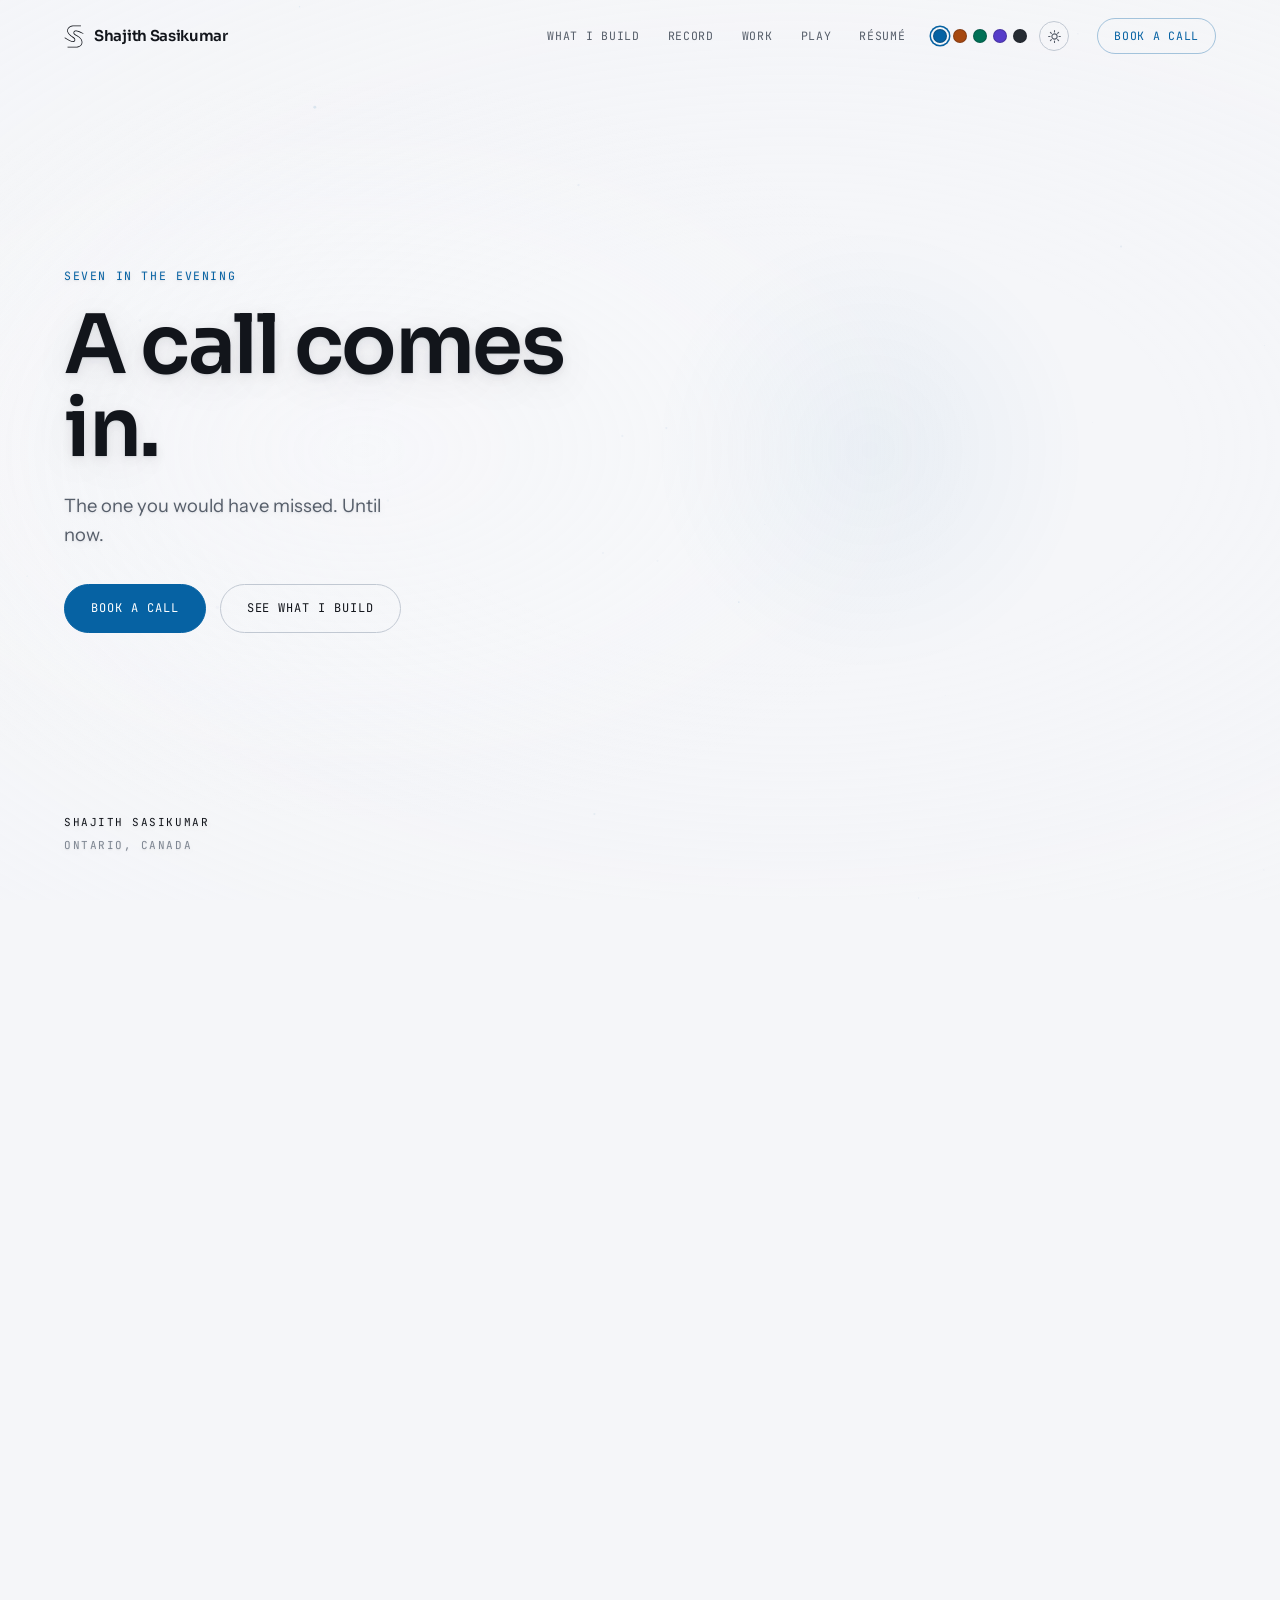
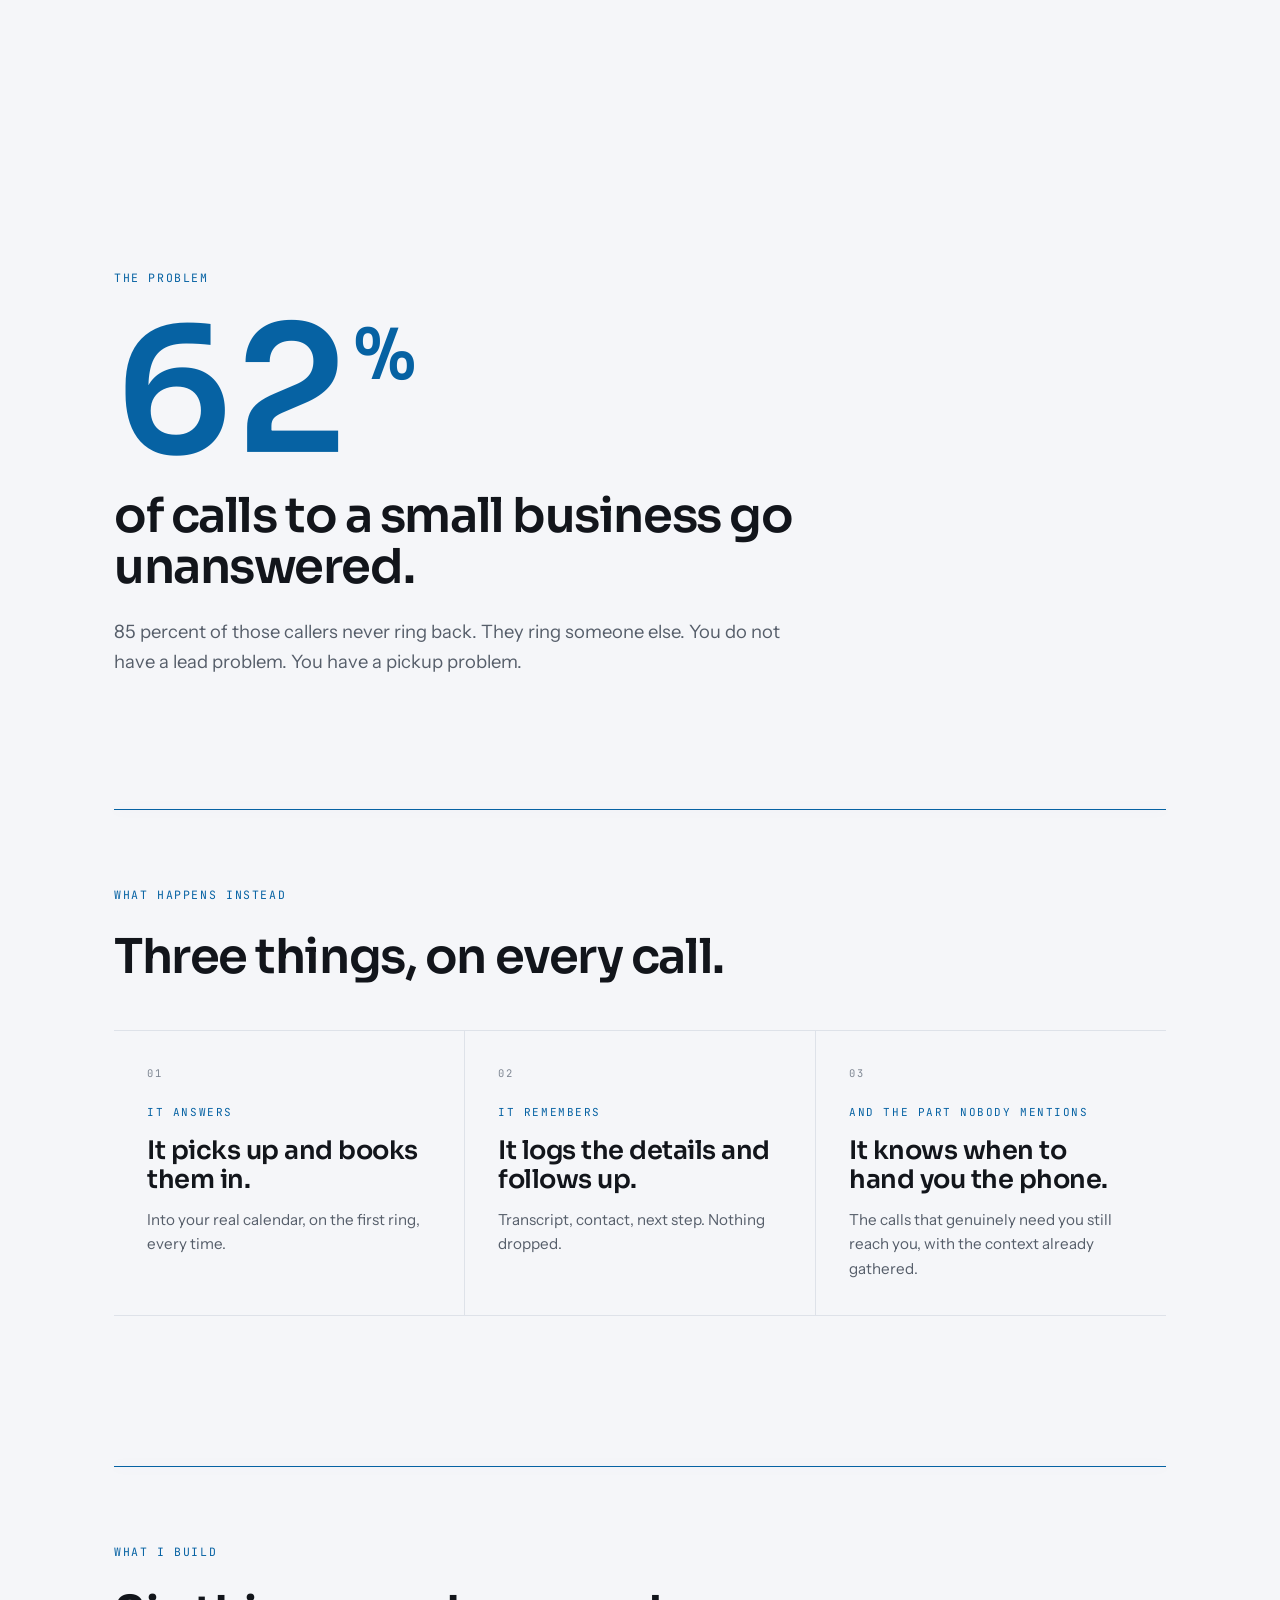
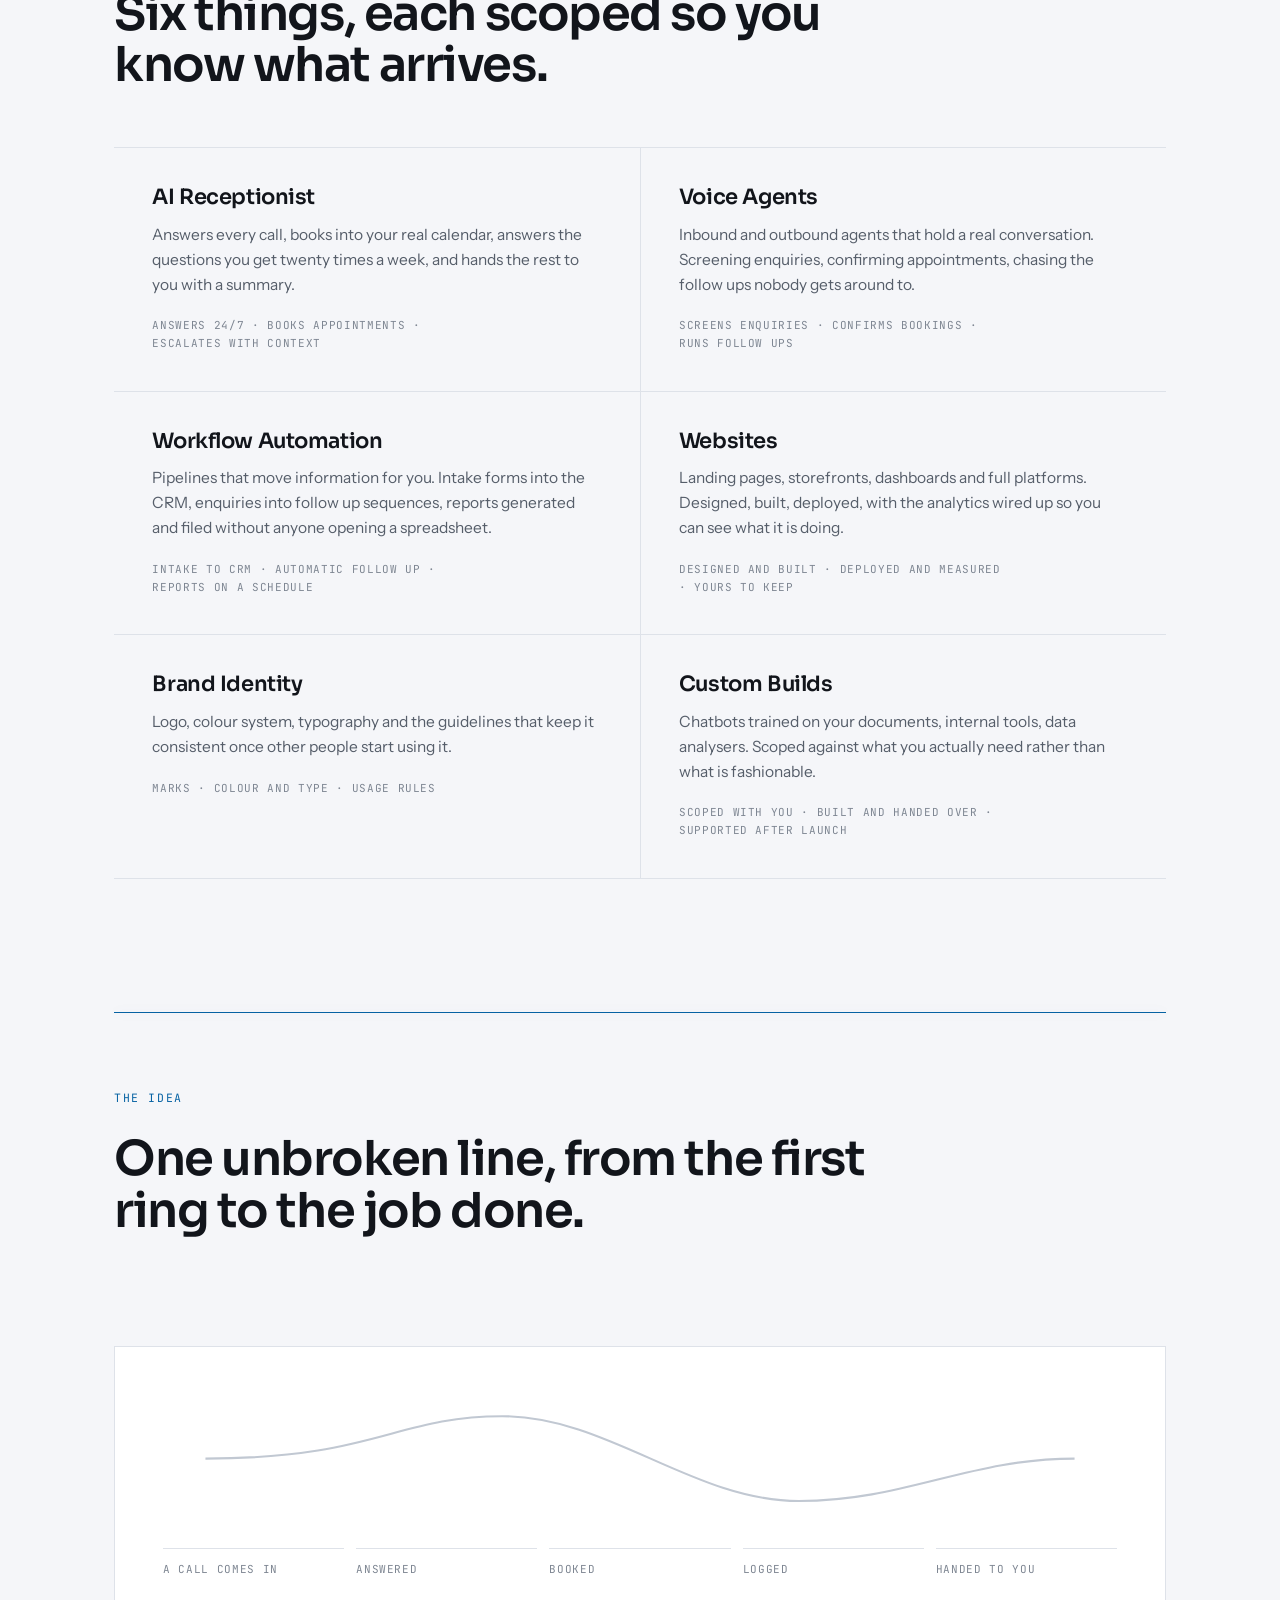
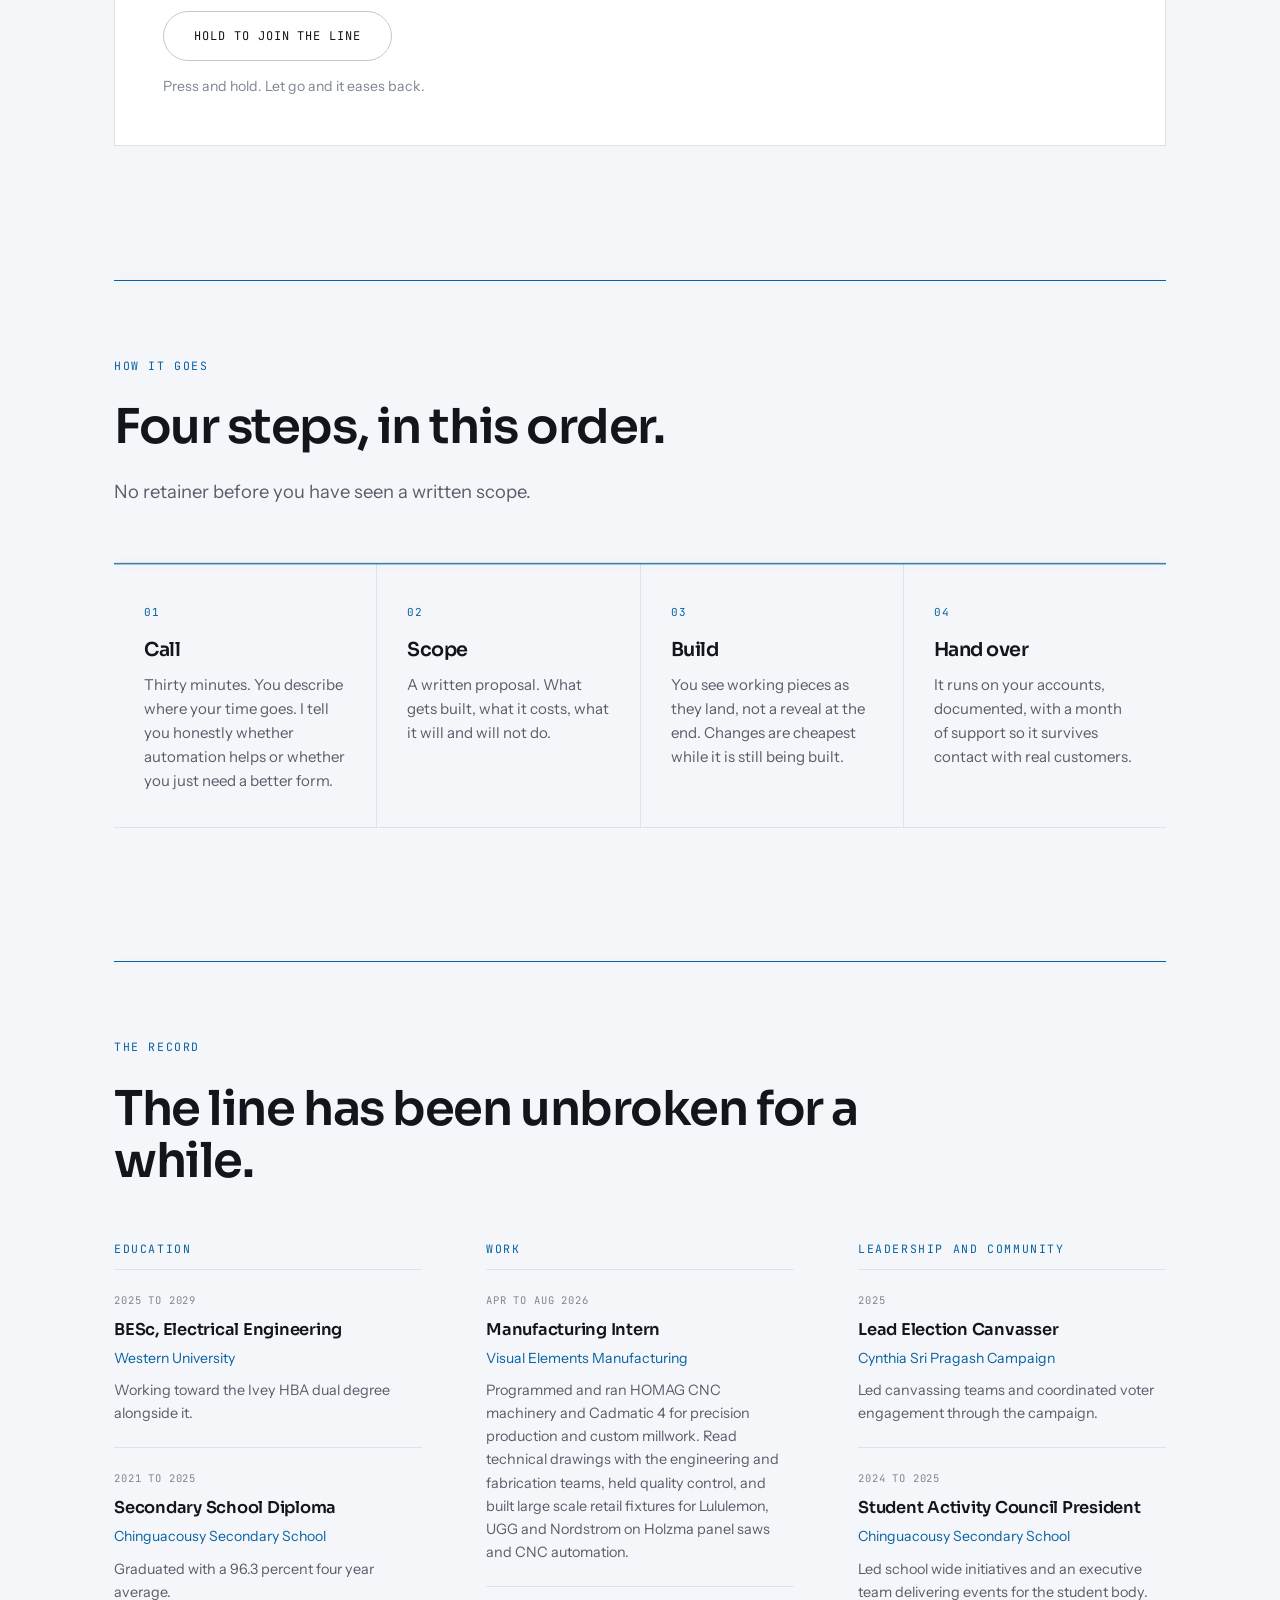
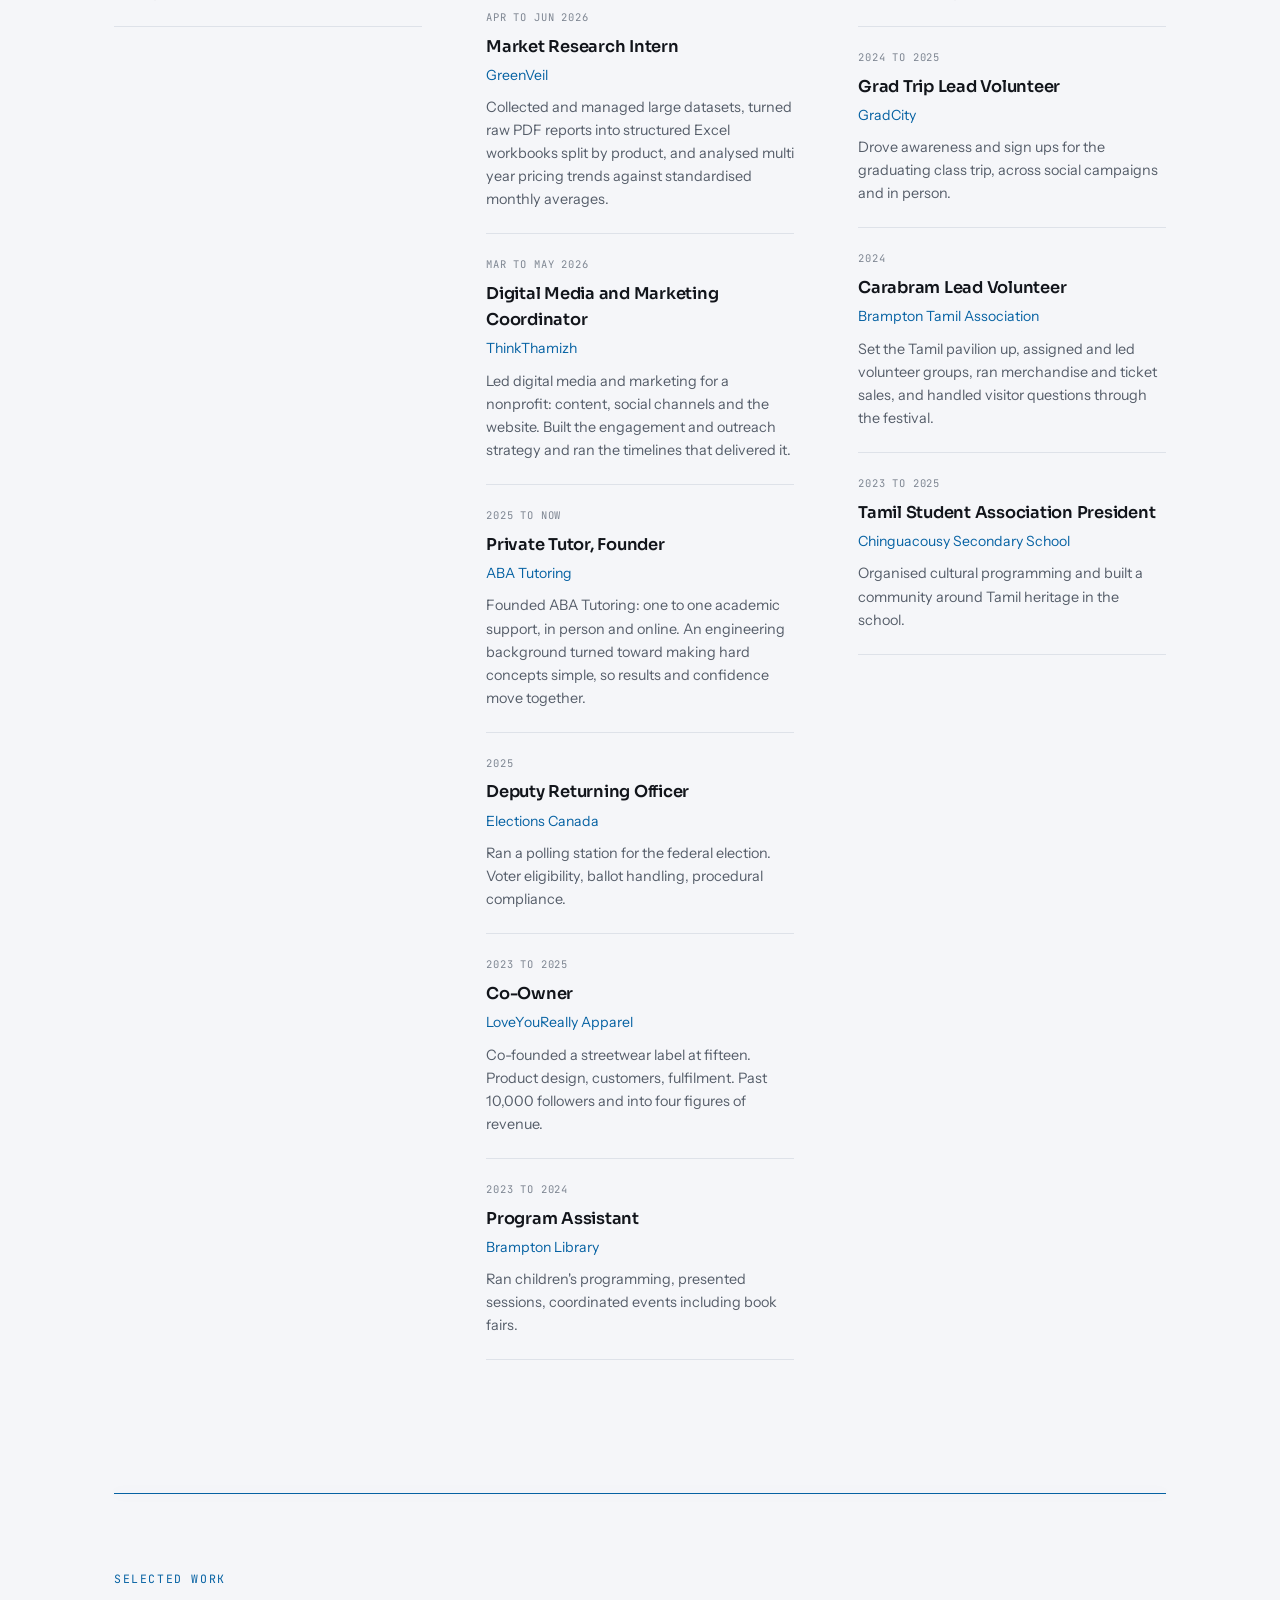
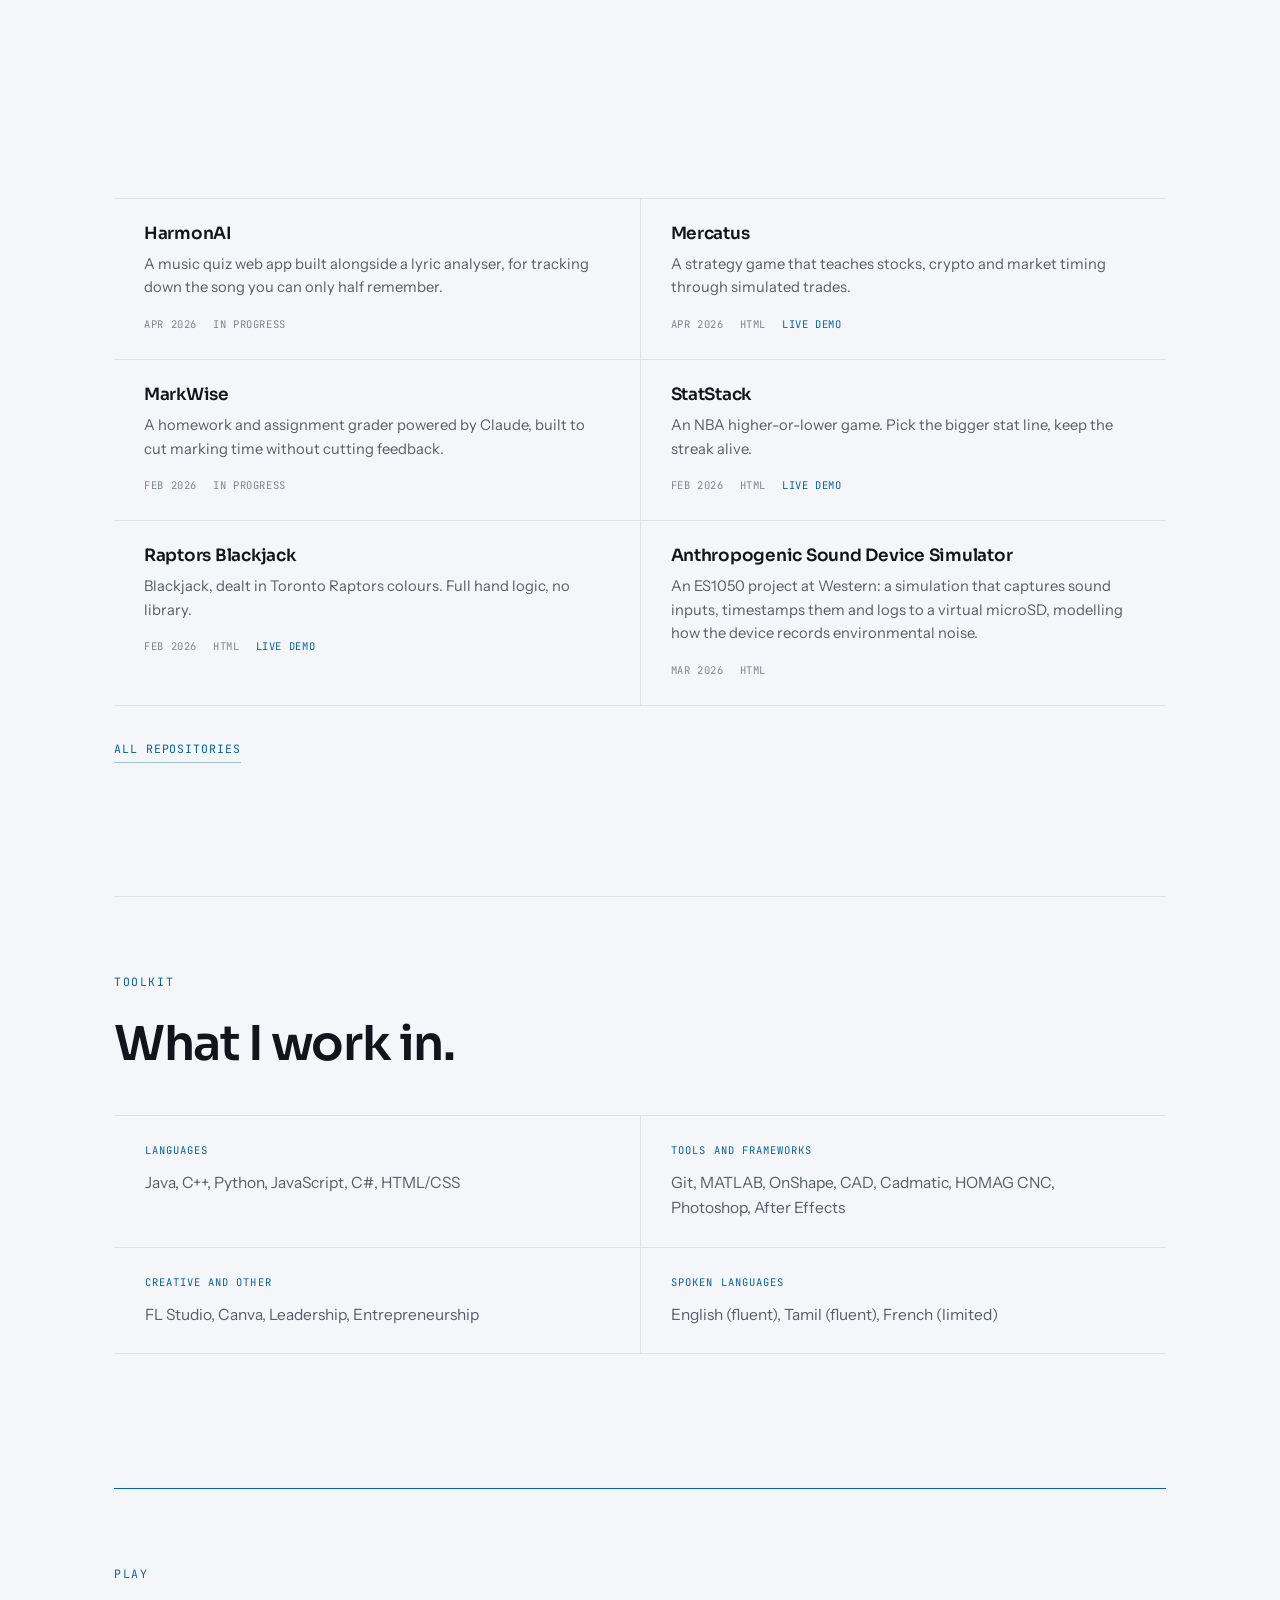
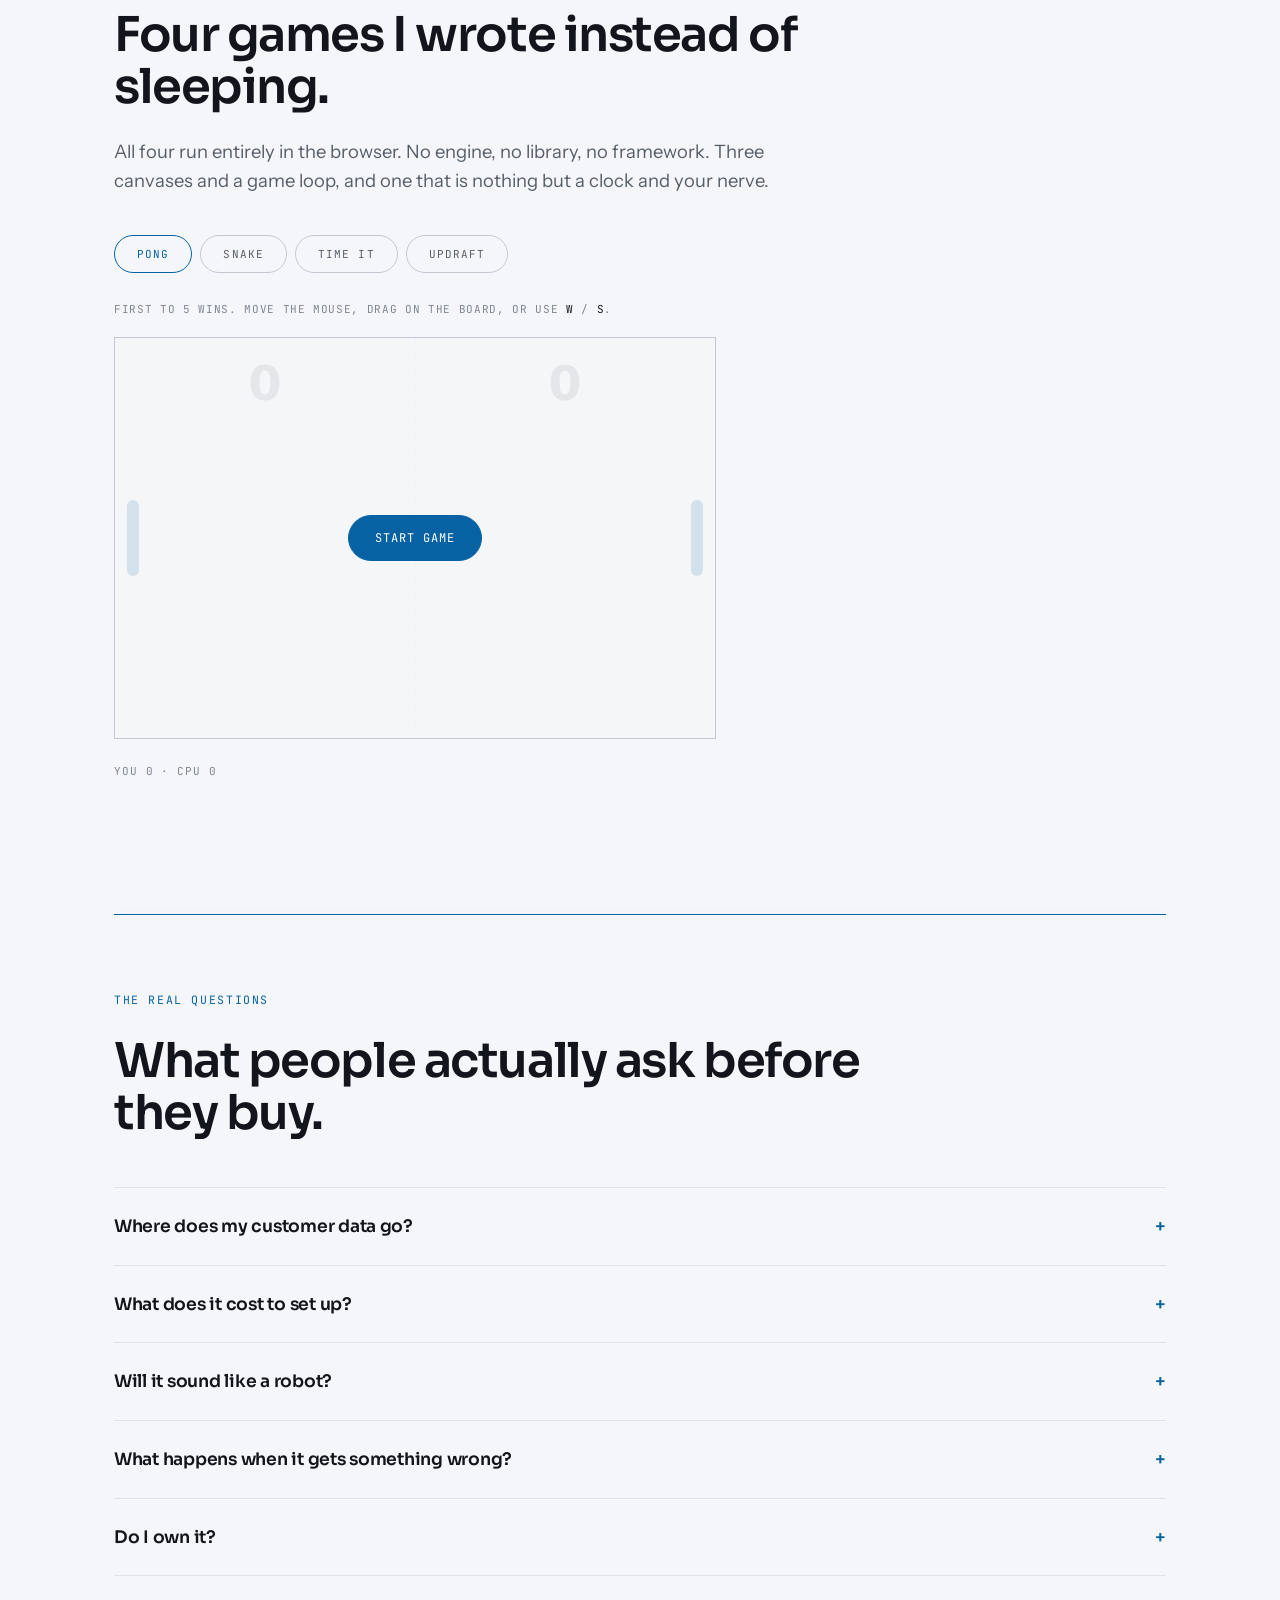
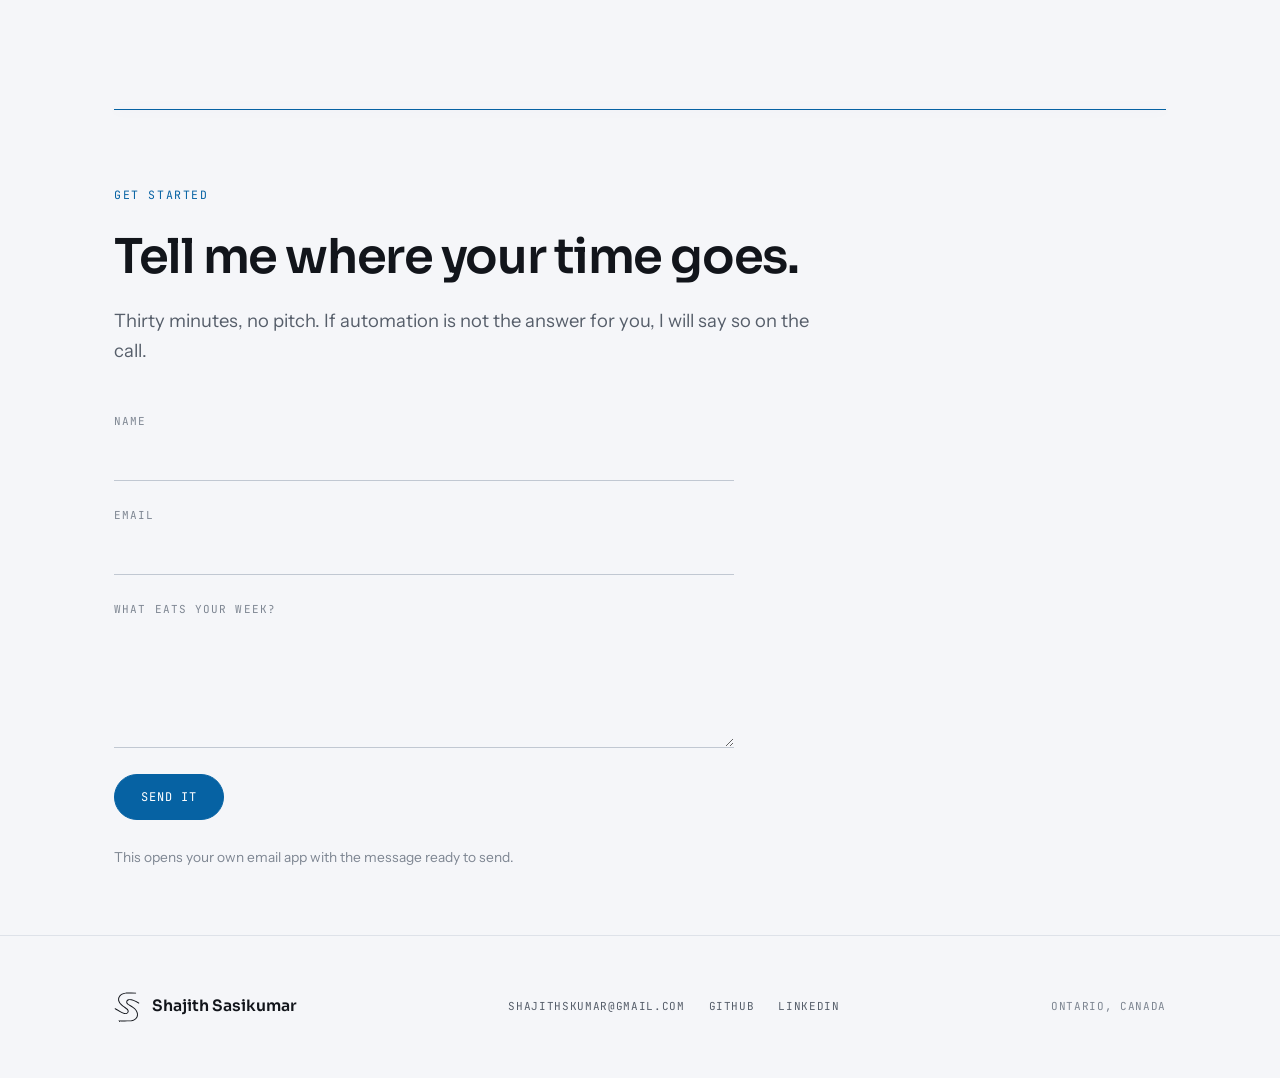
==== commit 2db04bb1: "Run the draw on a smoothed clock, not the raw one Asked which part lags, the answer was the S jerkin" ====
--- a/index.html
+++ b/index.html
@@ -35,7 +35,7 @@
 <link rel="preconnect" href="https://fonts.gstatic.com" crossorigin>
 <link rel="preload" as="style" href="https://fonts.googleapis.com/css2?family=Sora:wght@400;600&family=Instrument+Sans:wght@400;500&family=JetBrains+Mono:wght@400&display=swap">
 <link rel="stylesheet" href="https://fonts.googleapis.com/css2?family=Sora:wght@400;600&family=Instrument+Sans:wght@400;500&family=JetBrains+Mono:wght@400&display=swap">
-<link rel="stylesheet" href="assets/style.css?v=20260916g">
+<link rel="stylesheet" href="assets/style.css?v=20260916h">
 </head>
 
 <body>
@@ -517,6 +517,6 @@
   </div>
 </footer>
 
-<script src="assets/app.js?v=20260916g"></script>
+<script src="assets/app.js?v=20260916h"></script>
 </body>
 </html>
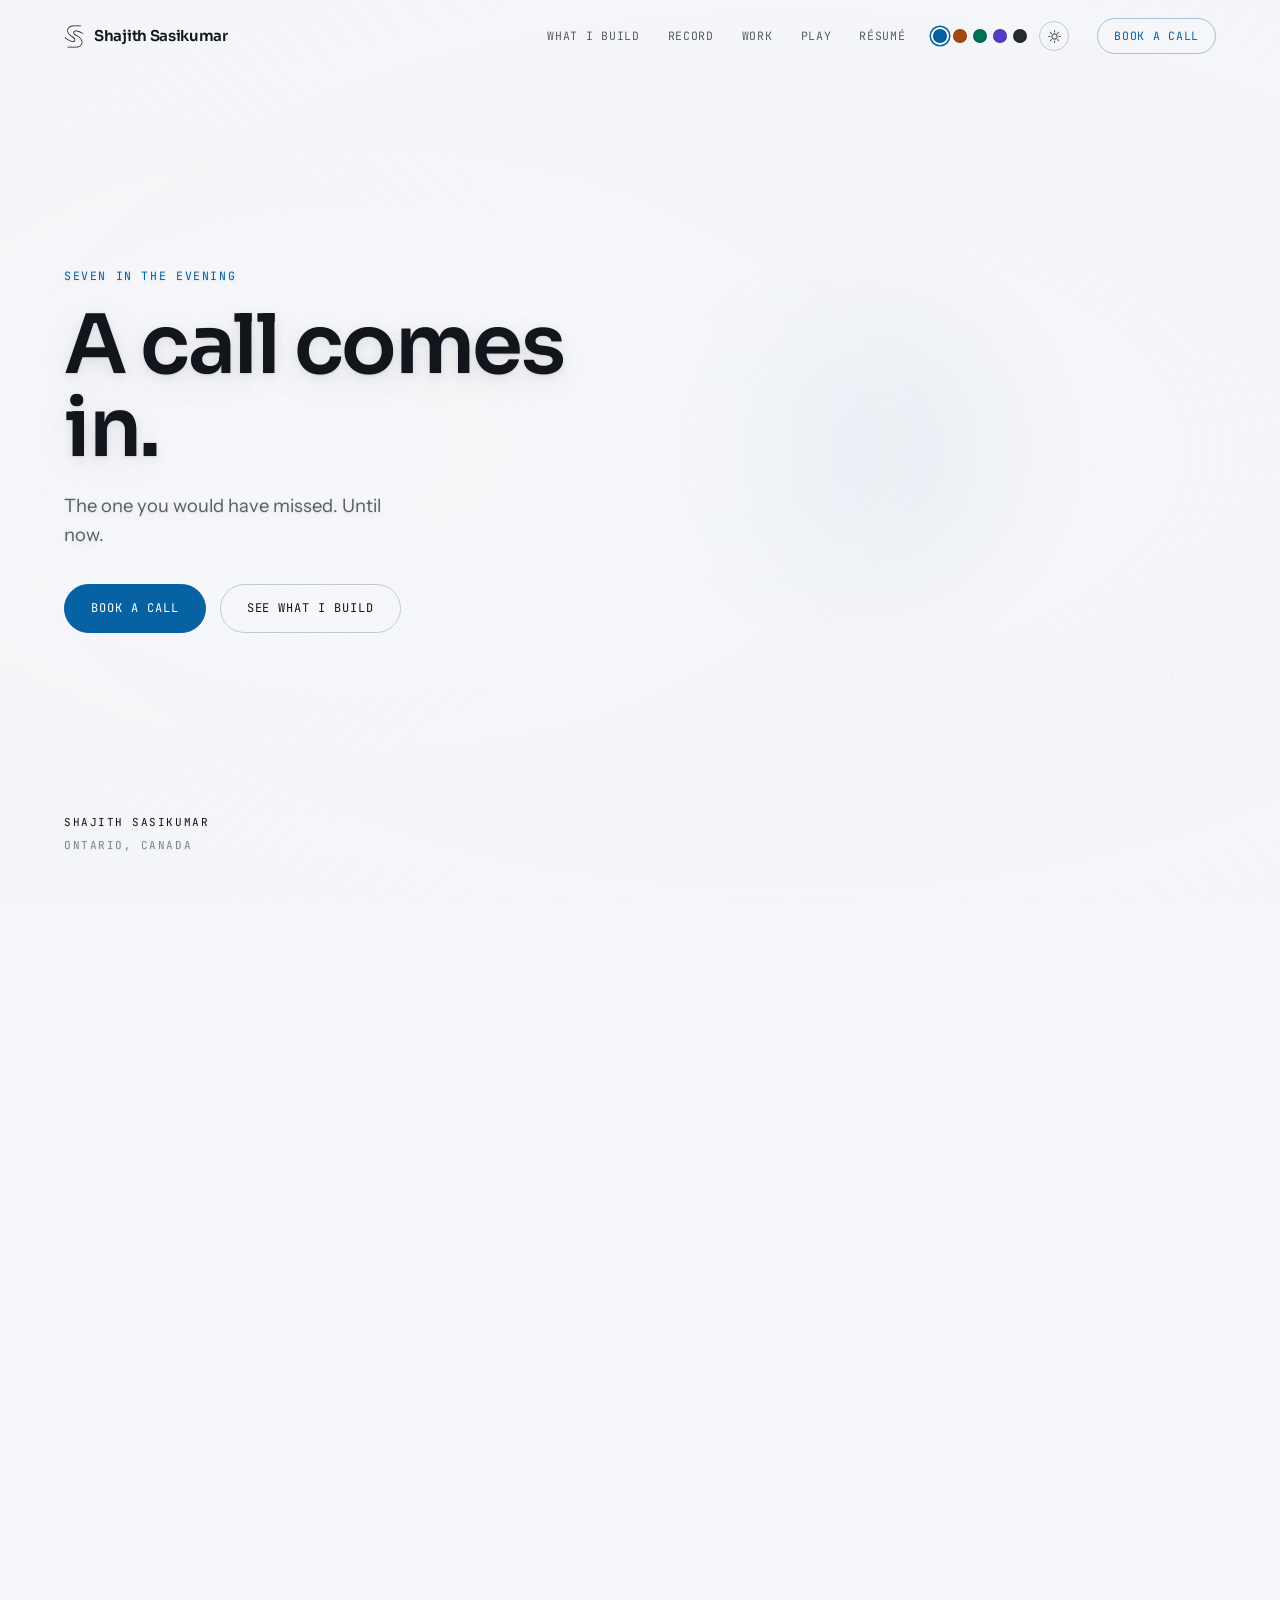
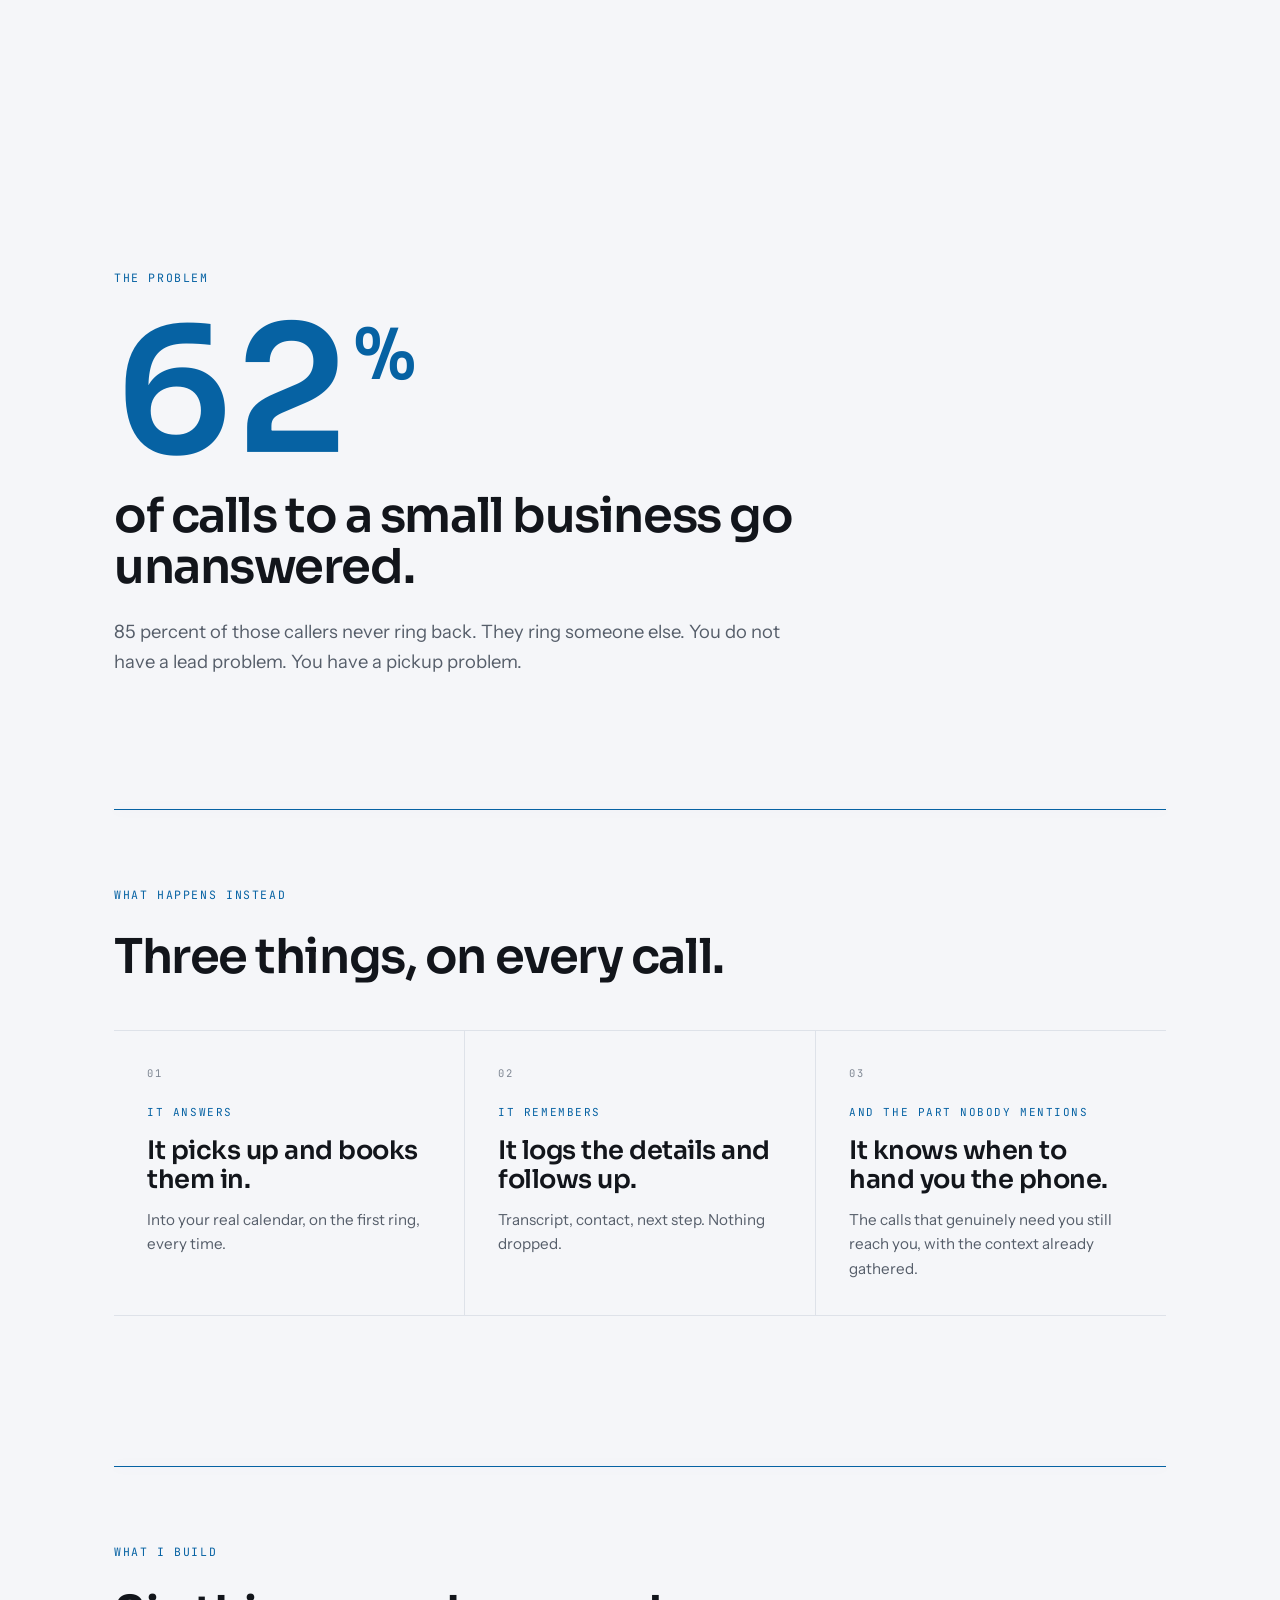
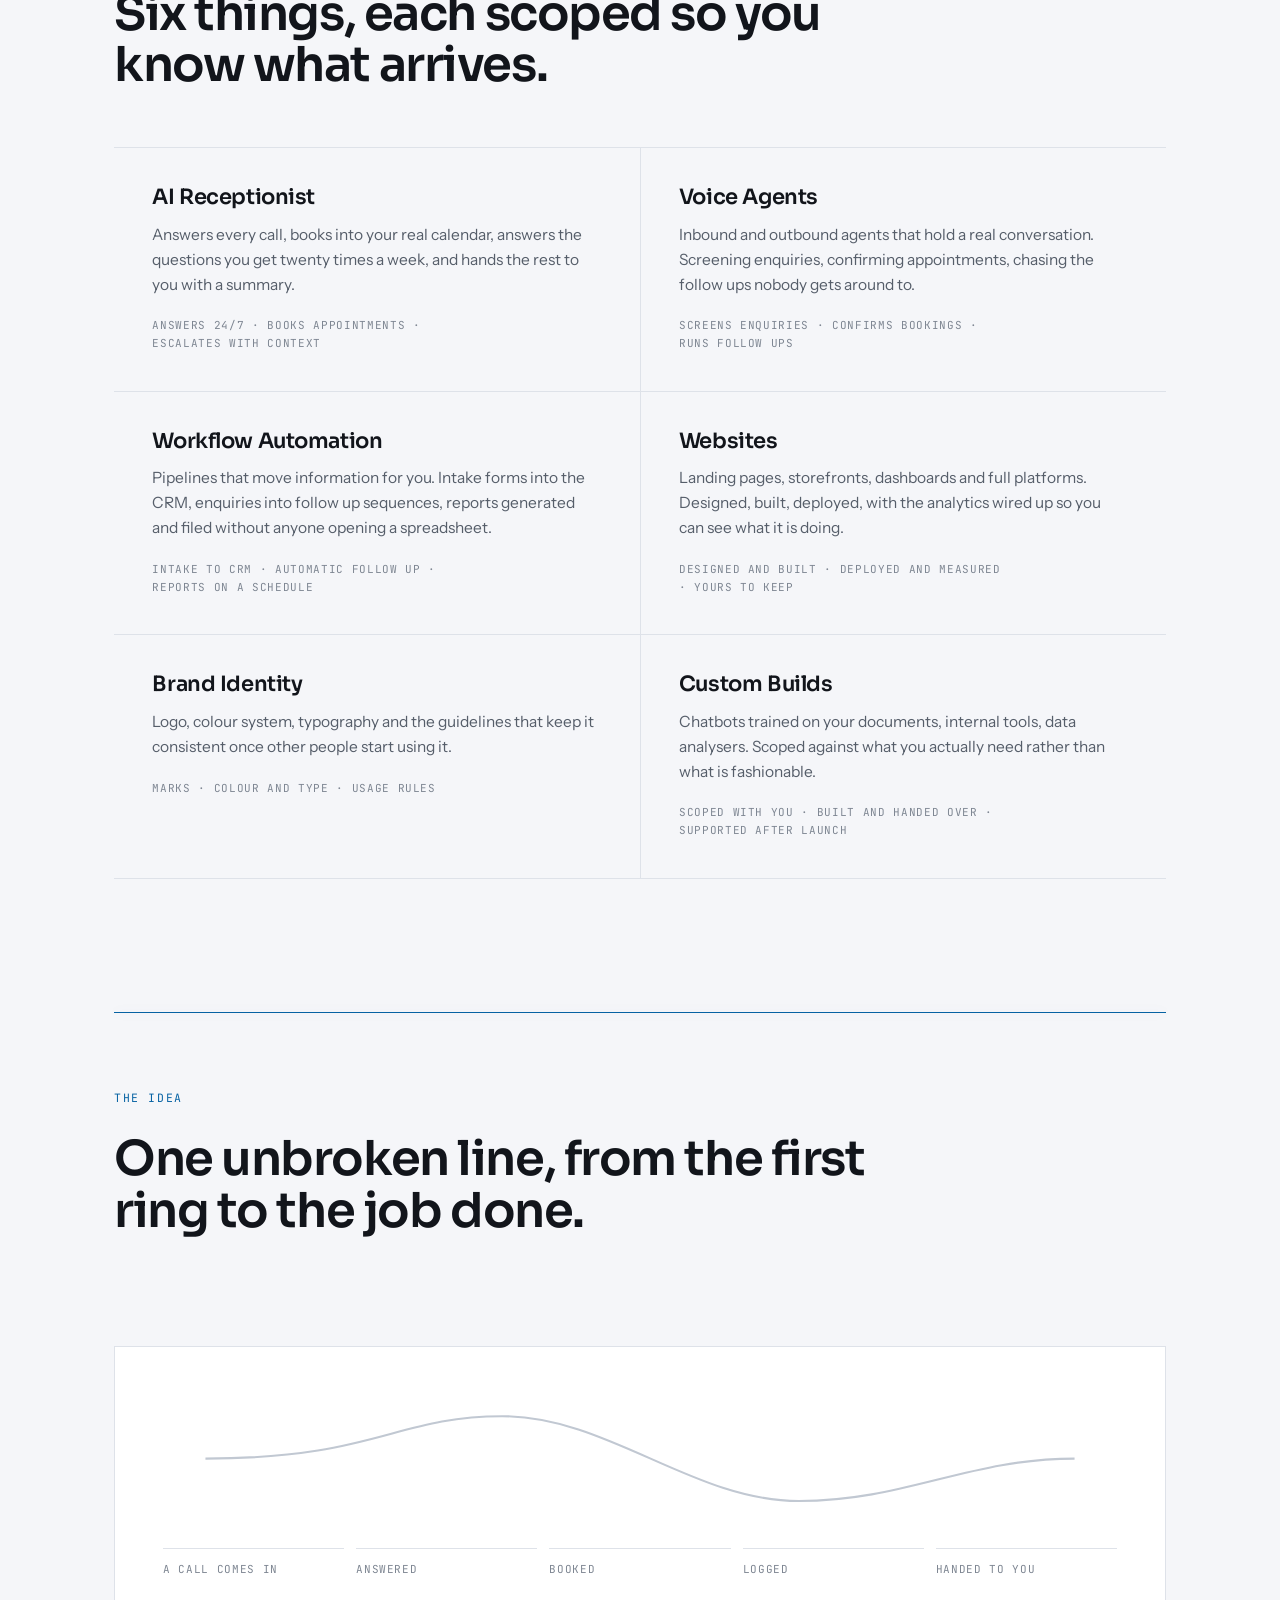
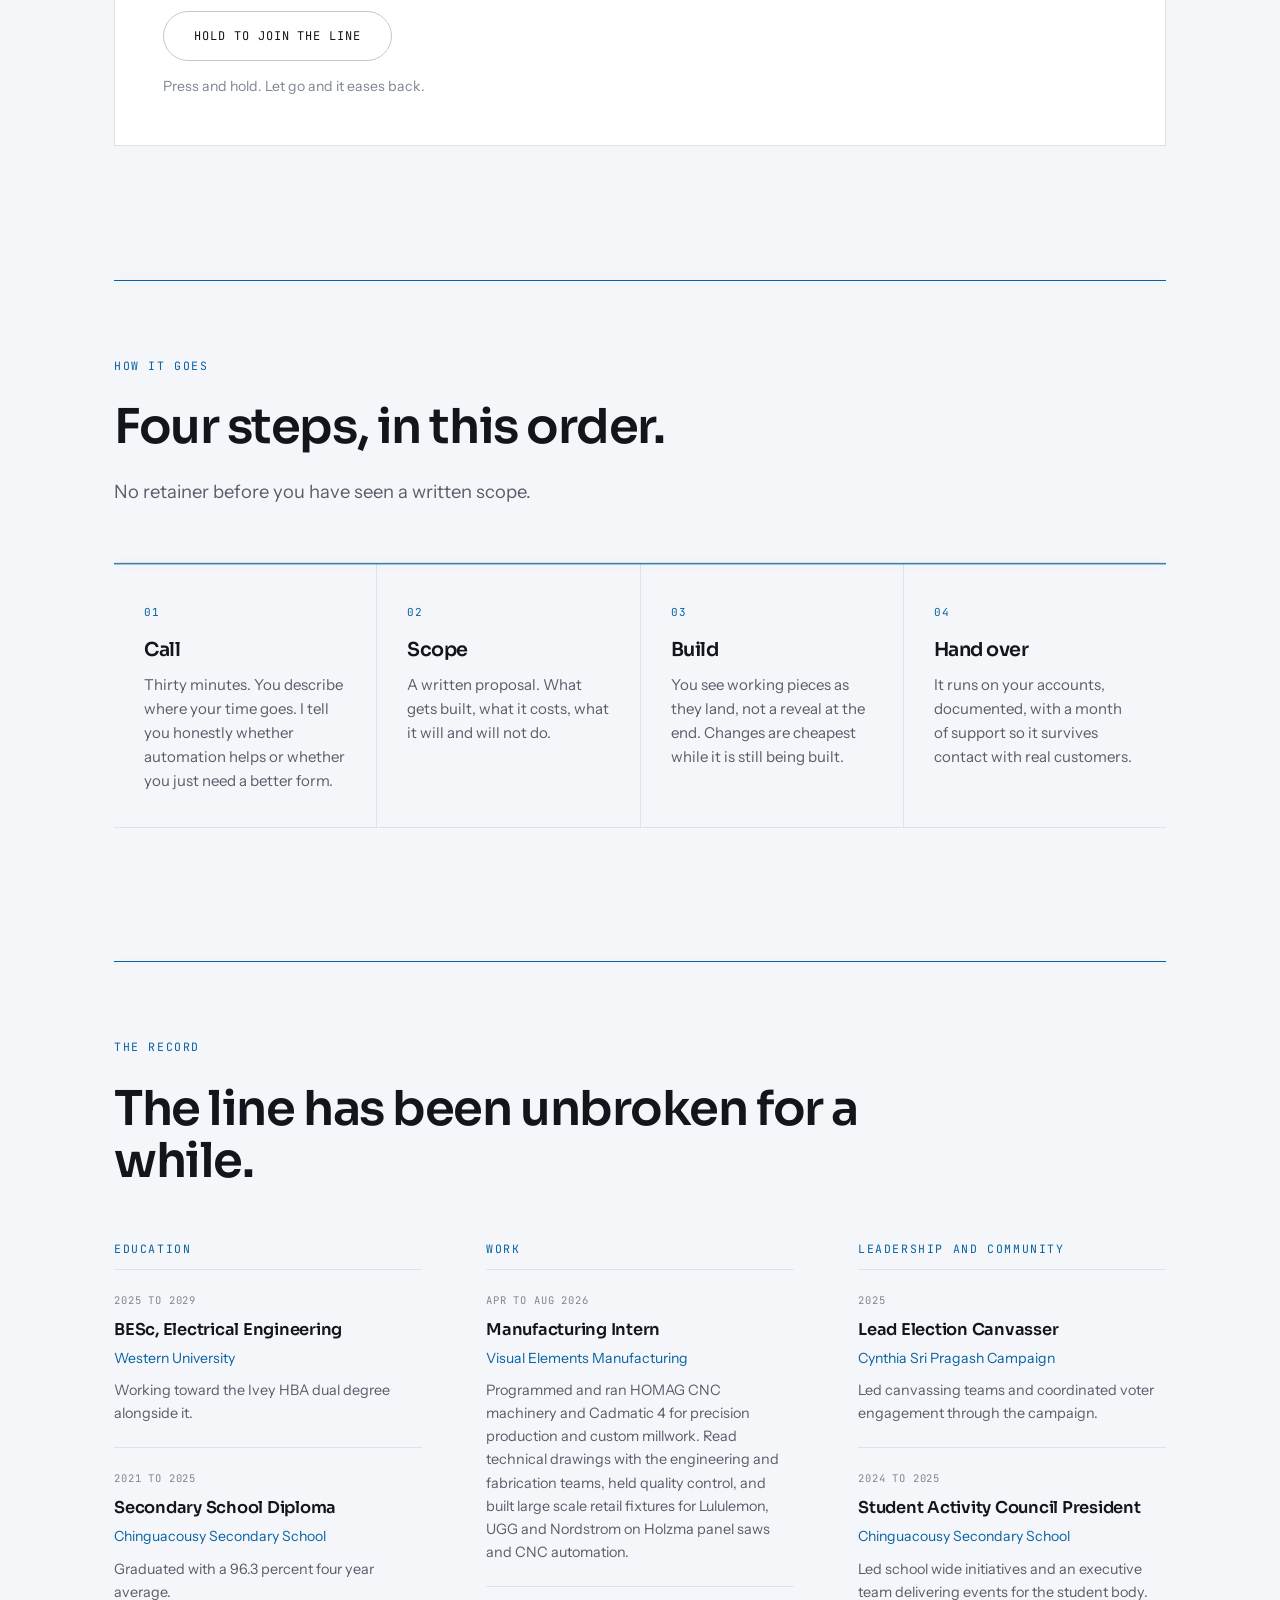
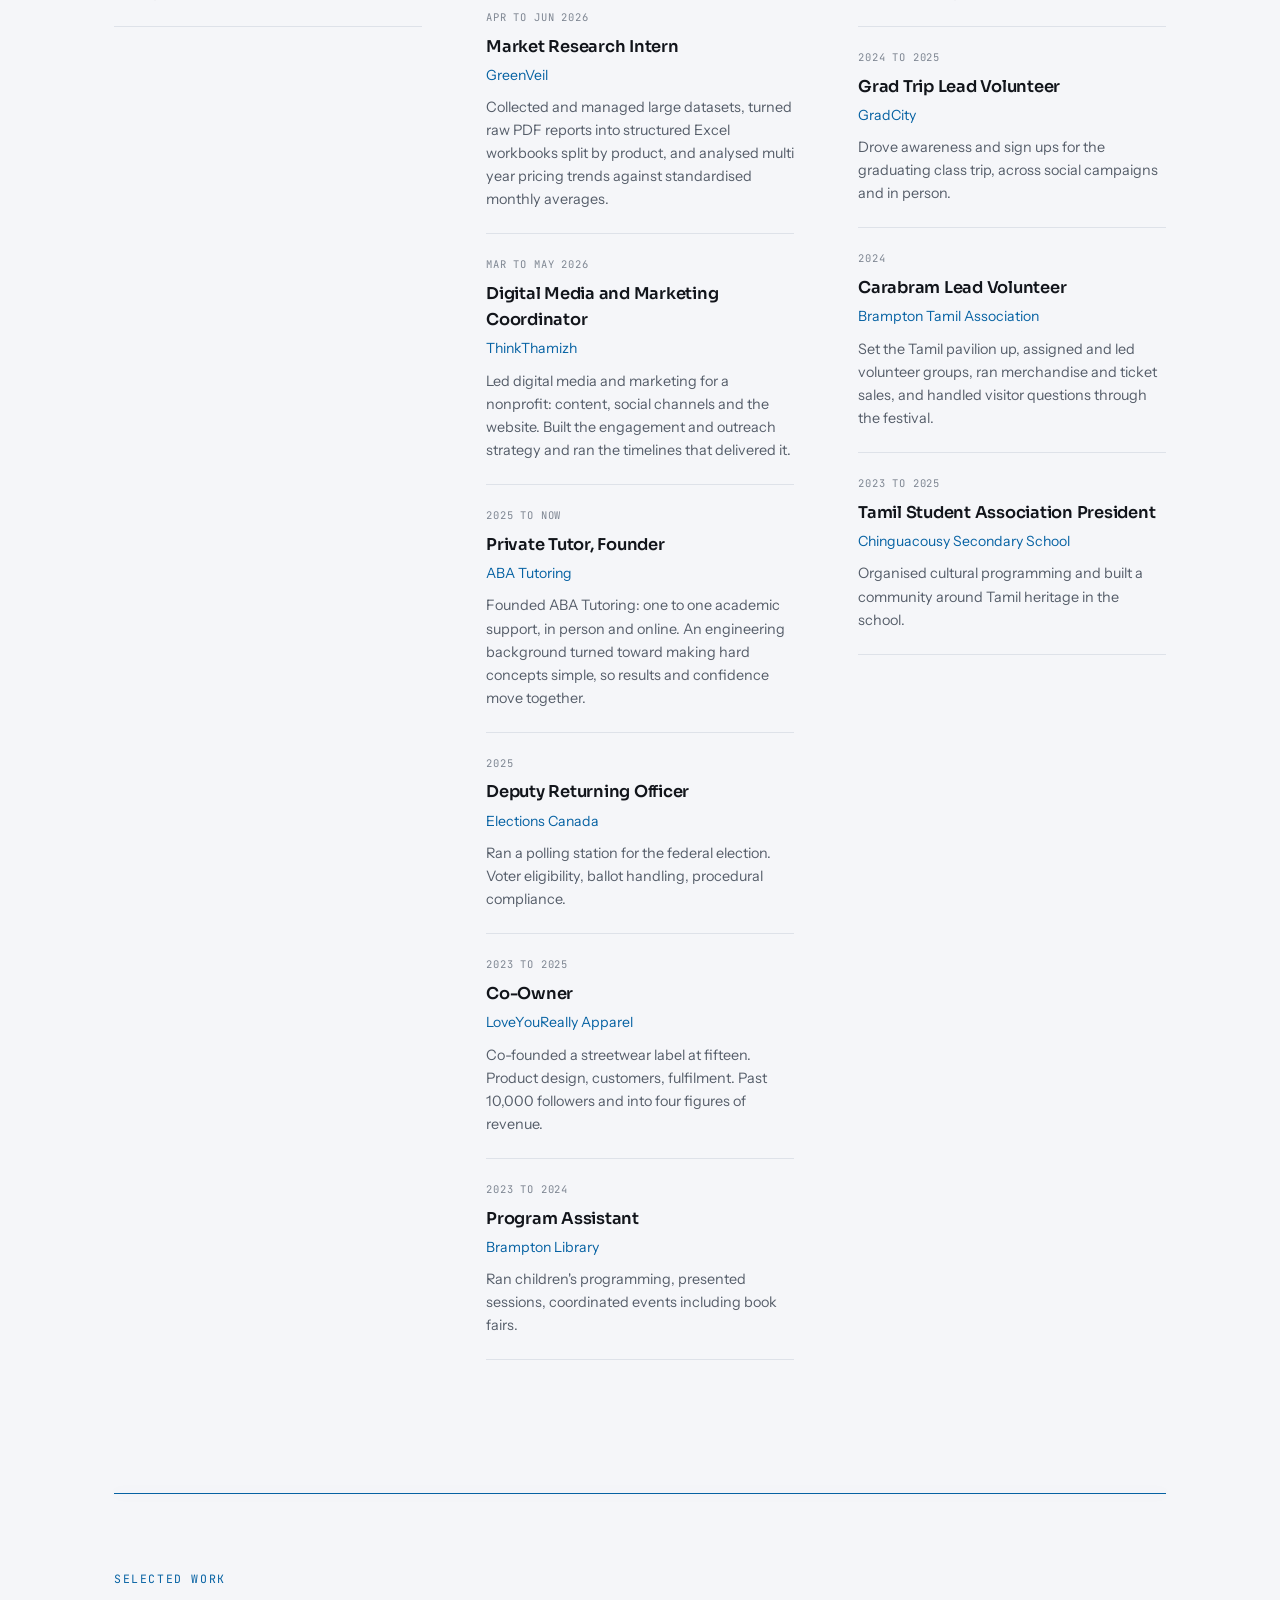
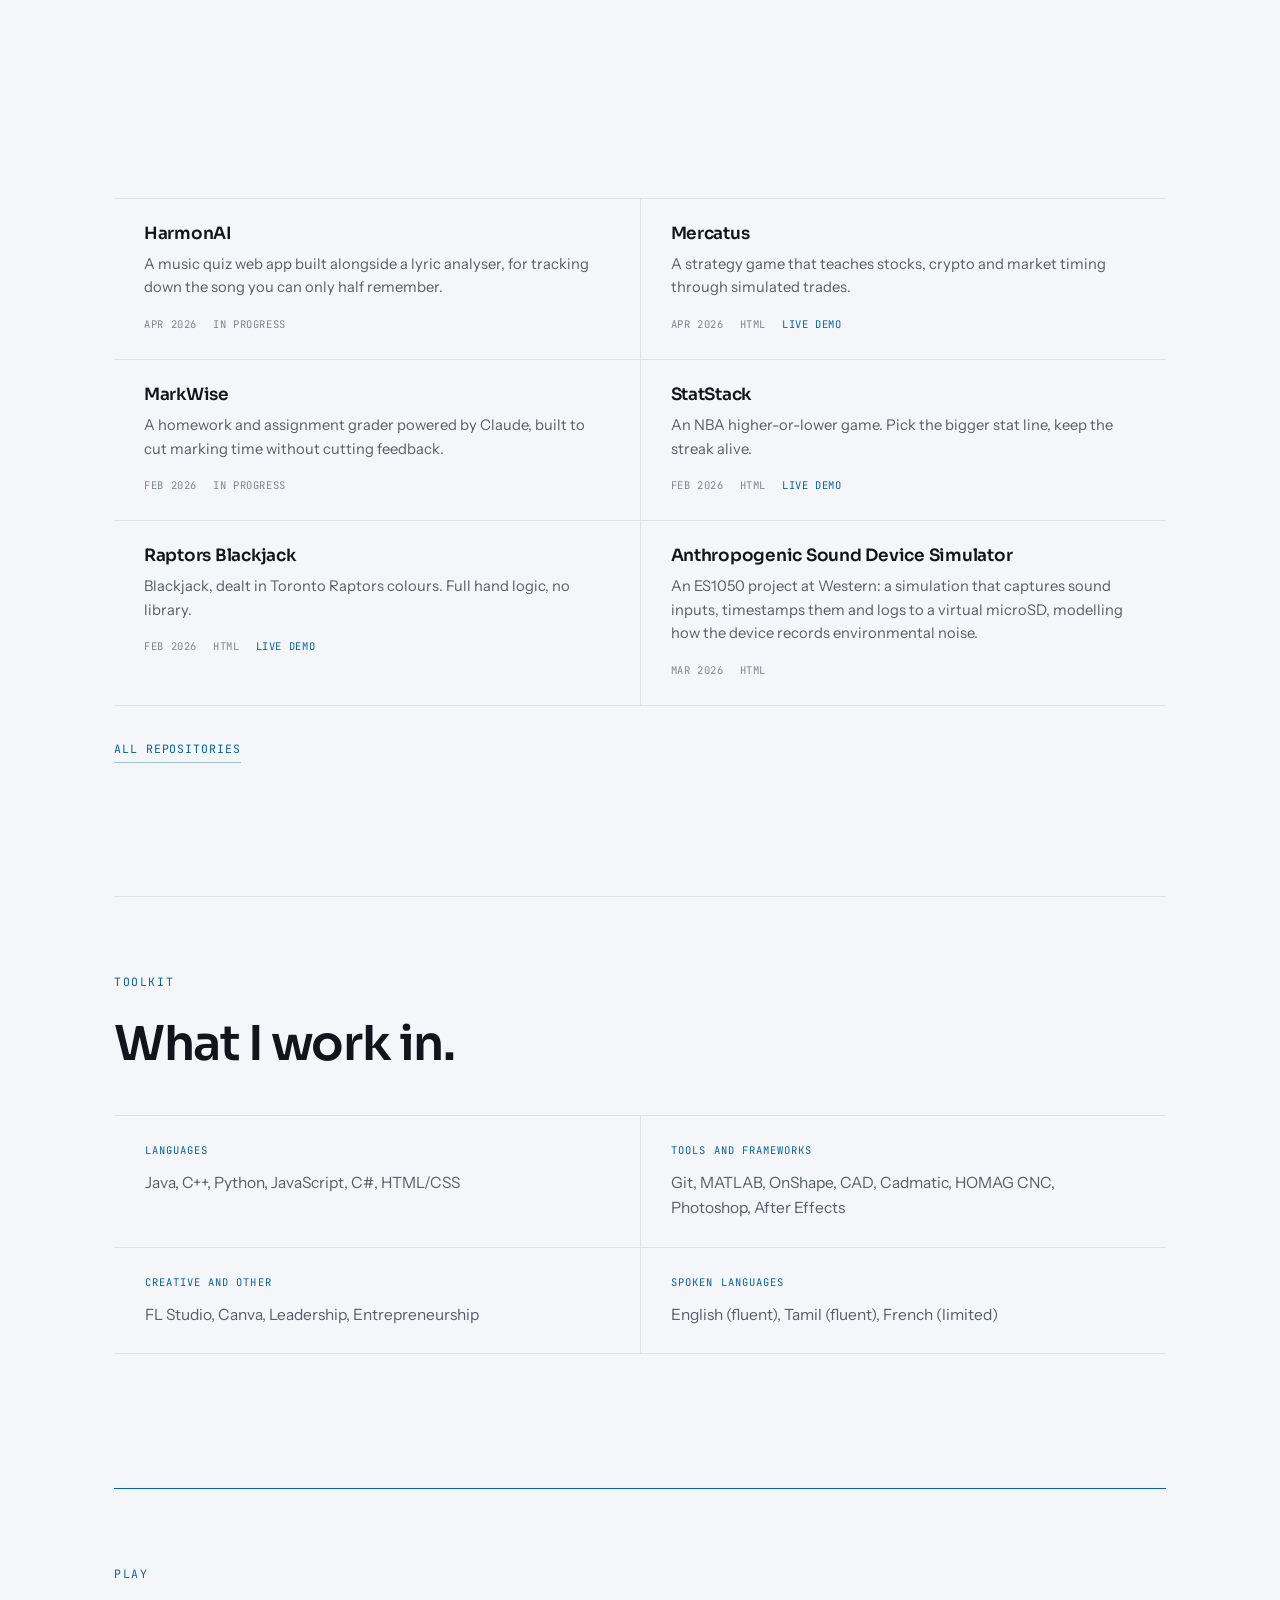
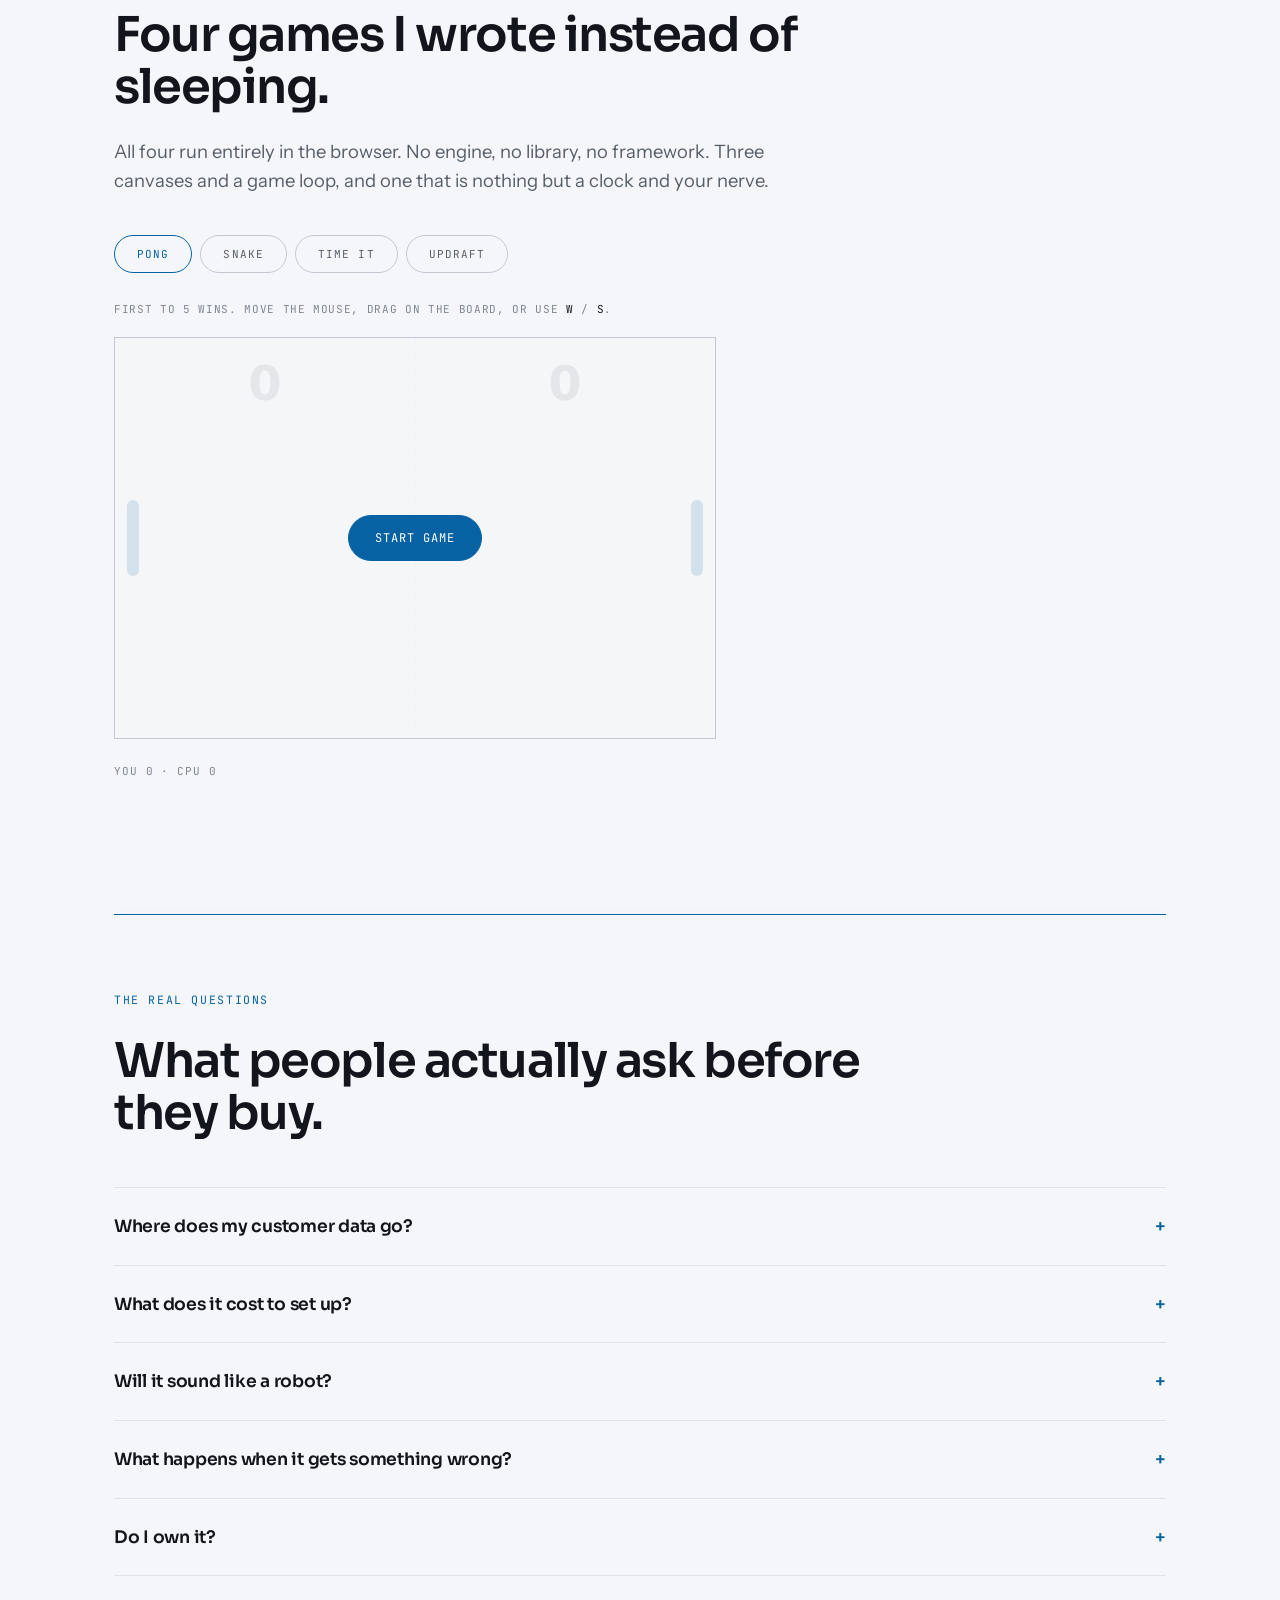
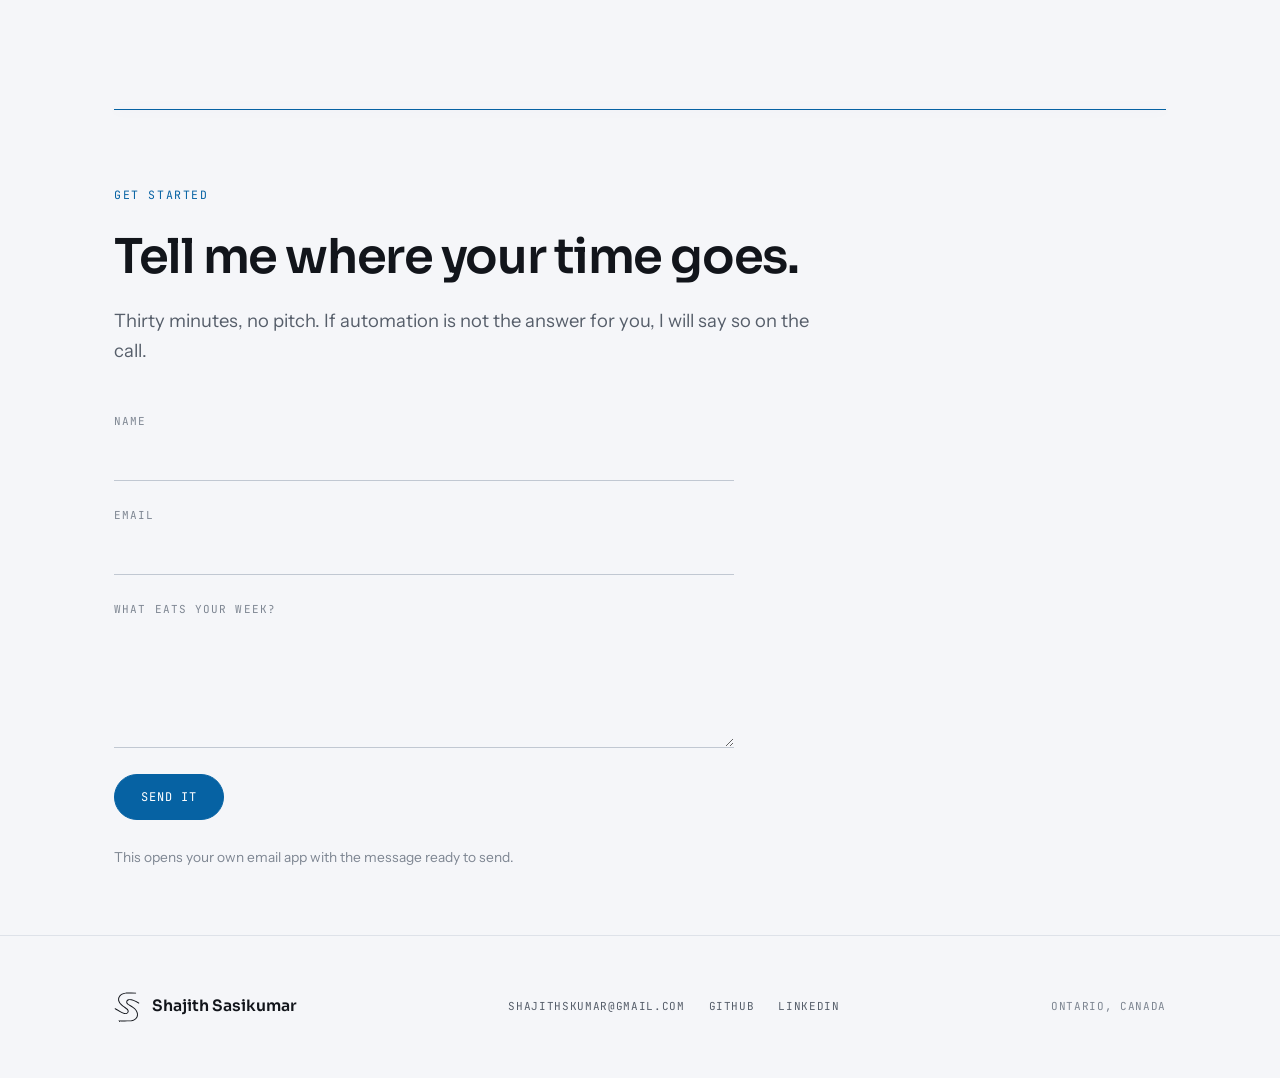
==== commit 715b816c: "Stop re-blurring the mark on every frame You were right that this needed something different. I had " ====
--- a/index.html
+++ b/index.html
@@ -35,7 +35,7 @@
 <link rel="preconnect" href="https://fonts.gstatic.com" crossorigin>
 <link rel="preload" as="style" href="https://fonts.googleapis.com/css2?family=Sora:wght@400;600&family=Instrument+Sans:wght@400;500&family=JetBrains+Mono:wght@400&display=swap">
 <link rel="stylesheet" href="https://fonts.googleapis.com/css2?family=Sora:wght@400;600&family=Instrument+Sans:wght@400;500&family=JetBrains+Mono:wght@400&display=swap">
-<link rel="stylesheet" href="assets/style.css?v=20260916h">
+<link rel="stylesheet" href="assets/style.css?v=20260916i">
 </head>
 
 <body>
@@ -121,8 +121,32 @@
     <!-- the mark draws itself across the whole scroll -->
     <div class="mark-wrap" aria-hidden="true">
       <div class="mark-halo" id="mark-halo"></div>
-      <svg class="hero-mark" xmlns="http://www.w3.org/2000/svg" viewBox="292 256 426 496" fill="none" stroke="currentColor" stroke-width="15.9" stroke-linecap="round" stroke-linejoin="round" aria-hidden="true"><path class="mk mk1" d="M653.21 274.55 C617.32 273.38 581.49 274.53 545.61 274.18 C527.58 274.01 509.55 273.45 491.55 274.55 C473.72 275.64 455.92 278.34 439.22 284.51 C422.36 290.74 406.62 300.50 393.90 313.37 C381.29 326.13 371.64 341.95 367.87 359.25 C364.10 376.54 366.20 395.32 372.61 411.99 C379.02 428.66 389.74 443.22 401.84 456.40 C414.05 469.70 427.66 481.58 442.08 492.37 C456.36 503.06 471.43 512.67 485.99 523.02 C493.33 528.25 500.55 533.66 506.99 540.01 C513.31 546.24 518.88 553.38 521.76 561.69 C524.70 570.17 524.84 579.87 521.68 588.26 C518.57 596.49 512.29 603.45 504.60 607.73 C496.77 612.09 487.49 613.65 478.43 613.45 C469.37 613.25 460.54 611.29 451.93 608.68 C434.86 603.52 418.65 595.85 402.79 587.61 C371.08 571.12 340.75 552.34 311.07 532.40"/><path class="mk mk2" d="M699.43 439.81 C667.86 420.55 635.12 403.59 600.12 391.64 C582.55 385.64 564.41 380.90 545.81 382.04 C536.60 382.60 527.27 384.61 519.46 389.35 C511.64 394.09 505.34 401.55 502.53 410.21 C499.66 419.02 500.42 429.08 504.23 437.51 C507.98 445.80 514.68 452.53 521.86 458.38 C536.21 470.07 552.46 478.21 568.44 487.25 C600.39 505.35 631.24 527.07 652.94 556.60 C663.88 571.49 672.50 588.38 676.30 606.51 C680.06 624.48 679.10 643.68 672.94 660.91 C666.78 678.13 655.43 693.37 641.11 704.80 C626.78 716.24 609.50 723.87 591.73 728.44 C582.68 730.77 573.51 732.31 564.23 733.07 C555.12 733.82 545.91 733.81 536.72 733.84 C518.33 733.90 500.01 734.08 481.67 734.17 C445.00 734.36 408.26 734.19 371.61 734.26"/></svg>
+      <svg class="hero-mark" xmlns="http://www.w3.org/2000/svg" viewBox="292 256 426 496" fill="none" stroke="currentColor" stroke-width="15.9" stroke-linecap="round" stroke-linejoin="round" aria-hidden="true"><!-- The glow. Two clones of each stroke, wider and fainter, drawn under
+           the real one. A use element is live linked to what it points at, so
+           the dash offset the animation writes to the path reaches these for
+           free and they can never fall out of step with it.
+           This replaces a drop-shadow, which had to re-blur the whole path on
+           every frame because the geometry changed on every frame: 1367ms of
+           rasterising across a 2300ms draw, against 368ms without it. Strokes
+           are close to free; a blur that cannot be cached is not. -->
+        <use class="mk-glow g1" href="#mk-1"/><use class="mk-glow g1" href="#mk-2"/>
+        <use class="mk-glow g2" href="#mk-1"/><use class="mk-glow g2" href="#mk-2"/>
+        <use class="mk-glow g3" href="#mk-1"/><use class="mk-glow g3" href="#mk-2"/>
+        <use class="mk-glow g4" href="#mk-1"/><use class="mk-glow g4" href="#mk-2"/>
+        <use class="mk-glow g5" href="#mk-1"/><use class="mk-glow g5" href="#mk-2"/>
+        <use class="mk-glow g6" href="#mk-1"/><use class="mk-glow g6" href="#mk-2"/>
+        <path id="mk-1" class="mk mk1" d="M653.21 274.55 C617.32 273.38 581.49 274.53 545.61 274.18 C527.58 274.01 509.55 273.45 491.55 274.55 C473.72 275.64 455.92 278.34 439.22 284.51 C422.36 290.74 406.62 300.50 393.90 313.37 C381.29 326.13 371.64 341.95 367.87 359.25 C364.10 376.54 366.20 395.32 372.61 411.99 C379.02 428.66 389.74 443.22 401.84 456.40 C414.05 469.70 427.66 481.58 442.08 492.37 C456.36 503.06 471.43 512.67 485.99 523.02 C493.33 528.25 500.55 533.66 506.99 540.01 C513.31 546.24 518.88 553.38 521.76 561.69 C524.70 570.17 524.84 579.87 521.68 588.26 C518.57 596.49 512.29 603.45 504.60 607.73 C496.77 612.09 487.49 613.65 478.43 613.45 C469.37 613.25 460.54 611.29 451.93 608.68 C434.86 603.52 418.65 595.85 402.79 587.61 C371.08 571.12 340.75 552.34 311.07 532.40"/><path id="mk-2" class="mk mk2" d="M699.43 439.81 C667.86 420.55 635.12 403.59 600.12 391.64 C582.55 385.64 564.41 380.90 545.81 382.04 C536.60 382.60 527.27 384.61 519.46 389.35 C511.64 394.09 505.34 401.55 502.53 410.21 C499.66 419.02 500.42 429.08 504.23 437.51 C507.98 445.80 514.68 452.53 521.86 458.38 C536.21 470.07 552.46 478.21 568.44 487.25 C600.39 505.35 631.24 527.07 652.94 556.60 C663.88 571.49 672.50 588.38 676.30 606.51 C680.06 624.48 679.10 643.68 672.94 660.91 C666.78 678.13 655.43 693.37 641.11 704.80 C626.78 716.24 609.50 723.87 591.73 728.44 C582.68 730.77 573.51 732.31 564.23 733.07 C555.12 733.82 545.91 733.81 536.72 733.84 C518.33 733.90 500.01 734.08 481.67 734.17 C445.00 734.36 408.26 734.19 371.61 734.26"/></svg>
       <svg class="head-layer" viewBox="292 256 426 496" aria-hidden="true">
+        <!-- The nib's bloom is a radial gradient, not a blurred disc. A blur
+             on a circle whose position and radius change every frame has to be
+             re-rasterised every frame; a gradient fill is just a fill. -->
+        <defs><radialGradient id="nib-bloom">
+          <stop offset="0%"   stop-color="rgb(var(--accent-rgb))" stop-opacity="0.80"/>
+          <stop offset="20%"  stop-color="rgb(var(--accent-rgb))" stop-opacity="0.62"/>
+          <stop offset="44%"  stop-color="rgb(var(--accent-rgb))" stop-opacity="0.26"/>
+          <stop offset="72%"  stop-color="rgb(var(--accent-rgb))" stop-opacity="0.08"/>
+          <stop offset="100%" stop-color="rgb(var(--accent-rgb))" stop-opacity="0"/>
+        </radialGradient></defs>
         <circle class="head" id="head" r="24" cx="-100" cy="-100"/>
         <circle class="head-core" id="head-core" r="6.5" cx="-100" cy="-100"/>
       </svg>
@@ -517,6 +541,6 @@
   </div>
 </footer>
 
-<script src="assets/app.js?v=20260916h"></script>
+<script src="assets/app.js?v=20260916i"></script>
 </body>
 </html>
--- a/assets/style.css
+++ b/assets/style.css
@@ -614,7 +614,35 @@
    drop-shadow, which at this radius costs nothing measurable. The wide
    ambient bloom is a static radial gradient behind the mark that only ever
    changes opacity, so the compositor fades it and nothing re-rasterises. */
-.hero-mark .mk{filter:drop-shadow(0 0 15px rgba(var(--accent-rgb),calc(.7 * var(--glow))))}
+/* The mark's glow, without a filter.
+
+   This used to be drop-shadow(0 0 15px). A drop-shadow on a path whose
+   geometry changes every frame cannot be cached: the browser re-rasterises
+   and re-blurs the whole stroke every time the dash offset moves. Traced
+   across the 2300ms draw that was 1367ms of raster work, against 368ms with
+   it removed - more than everything else on the page put together. It never
+   showed up in frame timings because rasterising happens off the main
+   thread; it shows up on a real machine as dropped frames.
+
+   Two wider, fainter copies of each stroke underneath give the same bloom
+   for the price of two more strokes, which is close to nothing. They are
+   use elements pointing at the real paths, so the dash offset written by
+   the animation reaches them automatically and they cannot drift out of
+   step with the line they are lighting.
+
+   Six layers, not two. Two was cheap and looked it: a gaussian has a long
+   soft tail and two steps approximate it as a pair of hard rings around the
+   letter, which reads as an outline rather than a glow. Six, with the widths
+   close together and the outermost nearly transparent, give a falloff the
+   eye cannot pick apart. Strokes are cheap enough that the extra four cost
+   nothing measurable next to the blur they replace. */
+.mk-glow{fill:none;stroke-linecap:round;stroke-linejoin:round;pointer-events:none}
+.mk-glow.g1{stroke:rgba(var(--accent-rgb),calc(.028 * var(--glow)));stroke-width:62}
+.mk-glow.g2{stroke:rgba(var(--accent-rgb),calc(.034 * var(--glow)));stroke-width:51}
+.mk-glow.g3{stroke:rgba(var(--accent-rgb),calc(.042 * var(--glow)));stroke-width:42}
+.mk-glow.g4{stroke:rgba(var(--accent-rgb),calc(.052 * var(--glow)));stroke-width:34}
+.mk-glow.g5{stroke:rgba(var(--accent-rgb),calc(.064 * var(--glow)));stroke-width:27}
+.mk-glow.g6{stroke:rgba(var(--accent-rgb),calc(.080 * var(--glow)));stroke-width:21}
 .mark-halo{position:absolute;inset:-22%;pointer-events:none;opacity:0;
   will-change:opacity;
   background:radial-gradient(ellipse 52% 46% at 50% 50%,
@@ -622,13 +650,16 @@
     rgba(var(--accent-rgb),calc(.09 * var(--glow))) 38%,rgba(var(--accent-rgb),0) 70%)}
 
 /* the drawing head: the light doing the writing */
-.head{fill:rgba(var(--accent-rgb),calc(.42 * var(--glow) + .12));filter:blur(10px)}
-/* the .head disc above is already a blurred bloom, so the core only needs
-   the tight highlight: a second 48px shadow here was re-blurring the nib
-   every frame for light the disc was providing anyway */
+/* The nib. Both of these were filters - a 10px blur on the disc and a 15px
+   drop-shadow on the core - and both had to be re-rasterised on every frame
+   because the circles move and resize on every frame. A radial gradient fill
+   is the same bloom with none of that: it is a fill, and fills are cheap.
+   The core keeps a ring of its own instead of a shadow. */
+.head{fill:url(#nib-bloom)}
 .head-core{fill:rgb(var(--ink-rgb));
-  filter:drop-shadow(0 0 15px rgba(var(--accent-rgb),var(--glow)))}
-.head,.head-core{opacity:var(--head,0)}
+  stroke:rgba(var(--accent-rgb),calc(.5 * var(--glow)));stroke-width:5}
+.head{opacity:calc((.42 * var(--glow) + .34) * var(--head,0))}
+.head-core{opacity:var(--head,0)}
 /* Only once the draw is finished. Transitioning opacity during the draw
    would smear the dimming that marks the pen lift. */
 .mark-wrap.drawn .head,.mark-wrap.drawn .head-core{
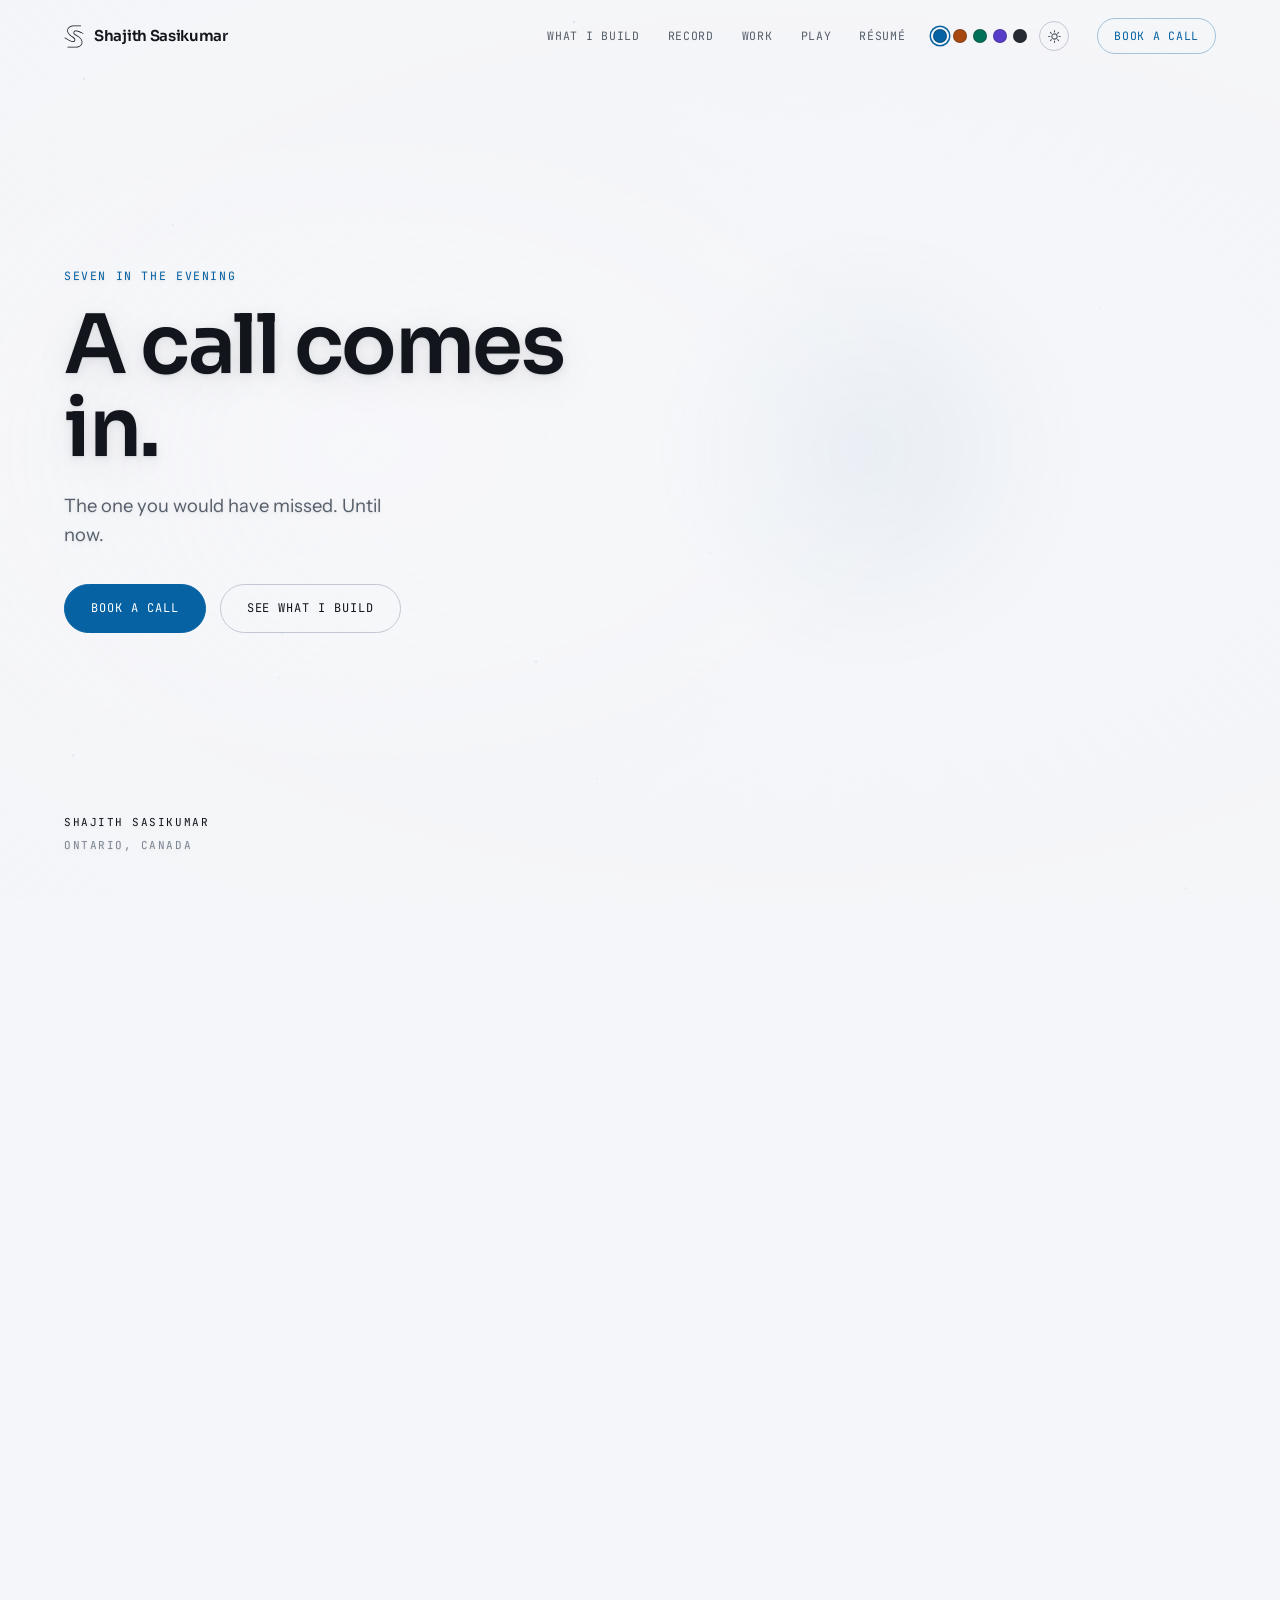
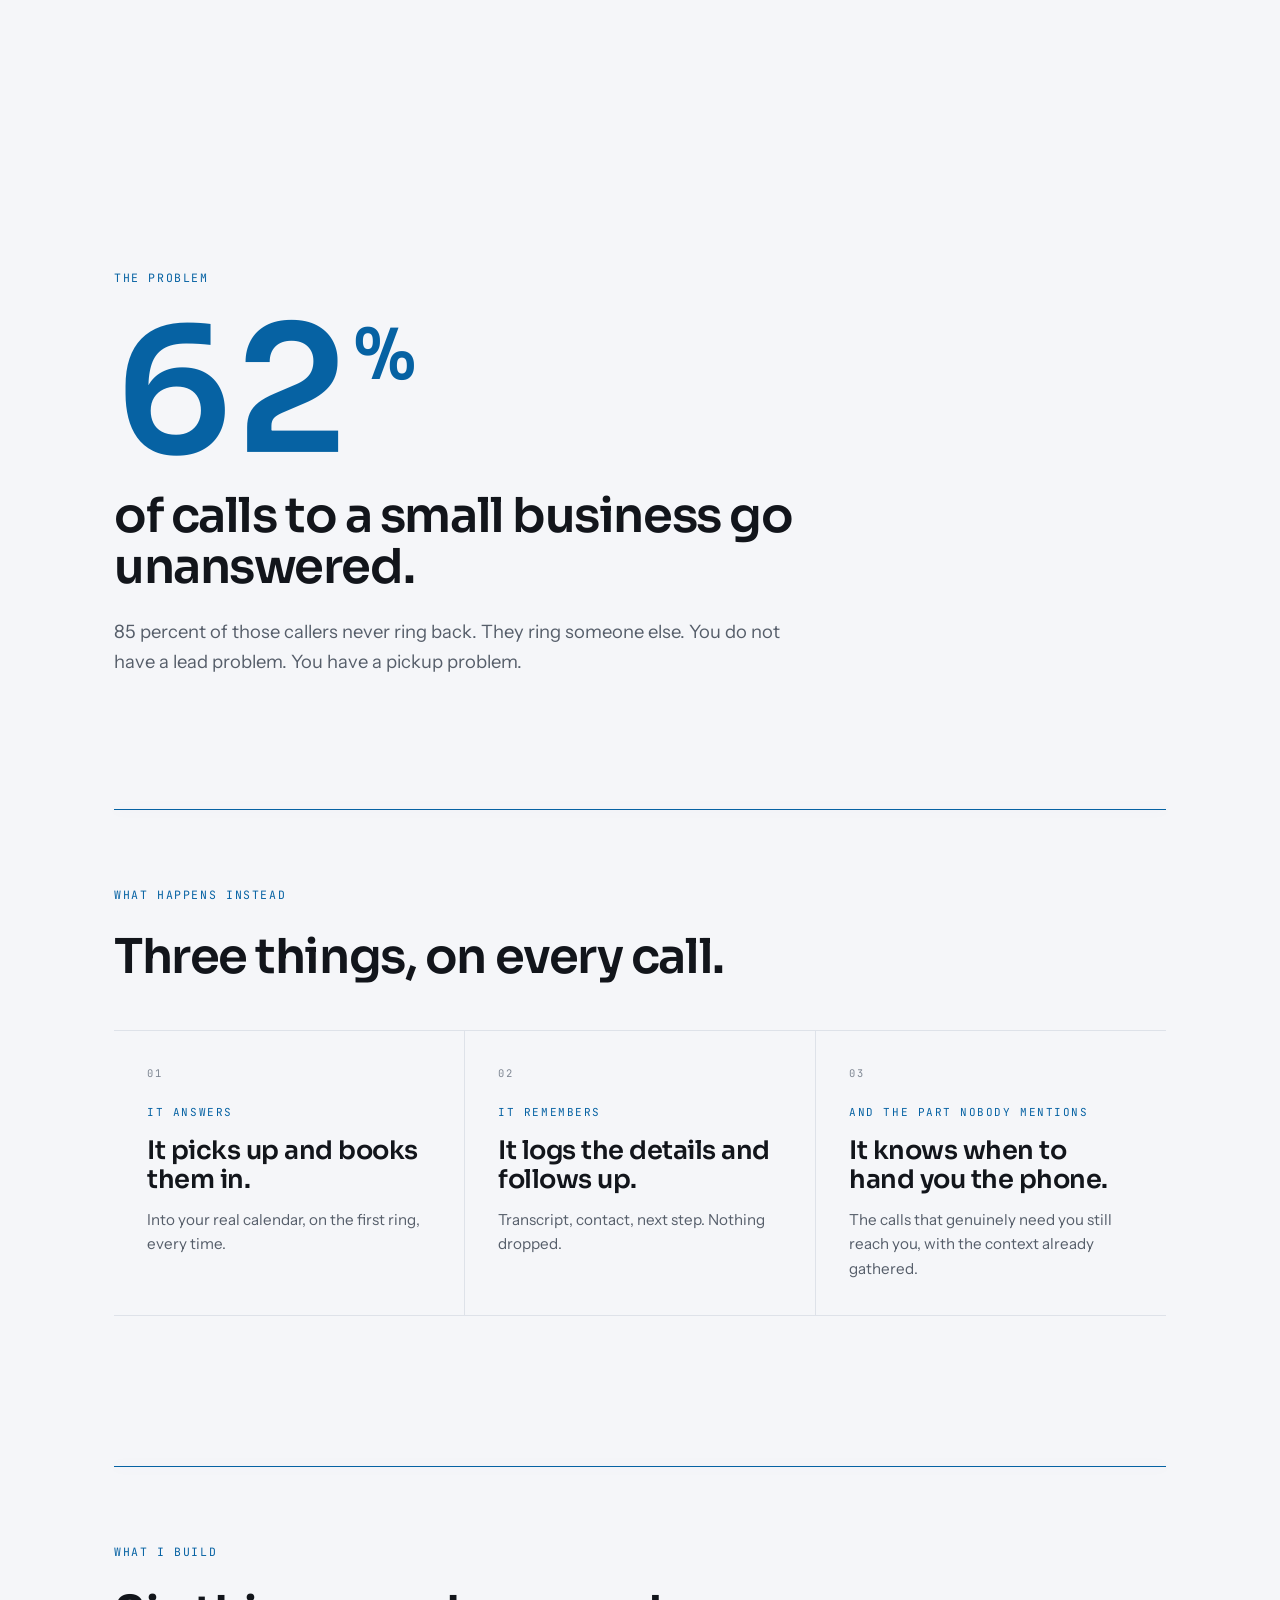
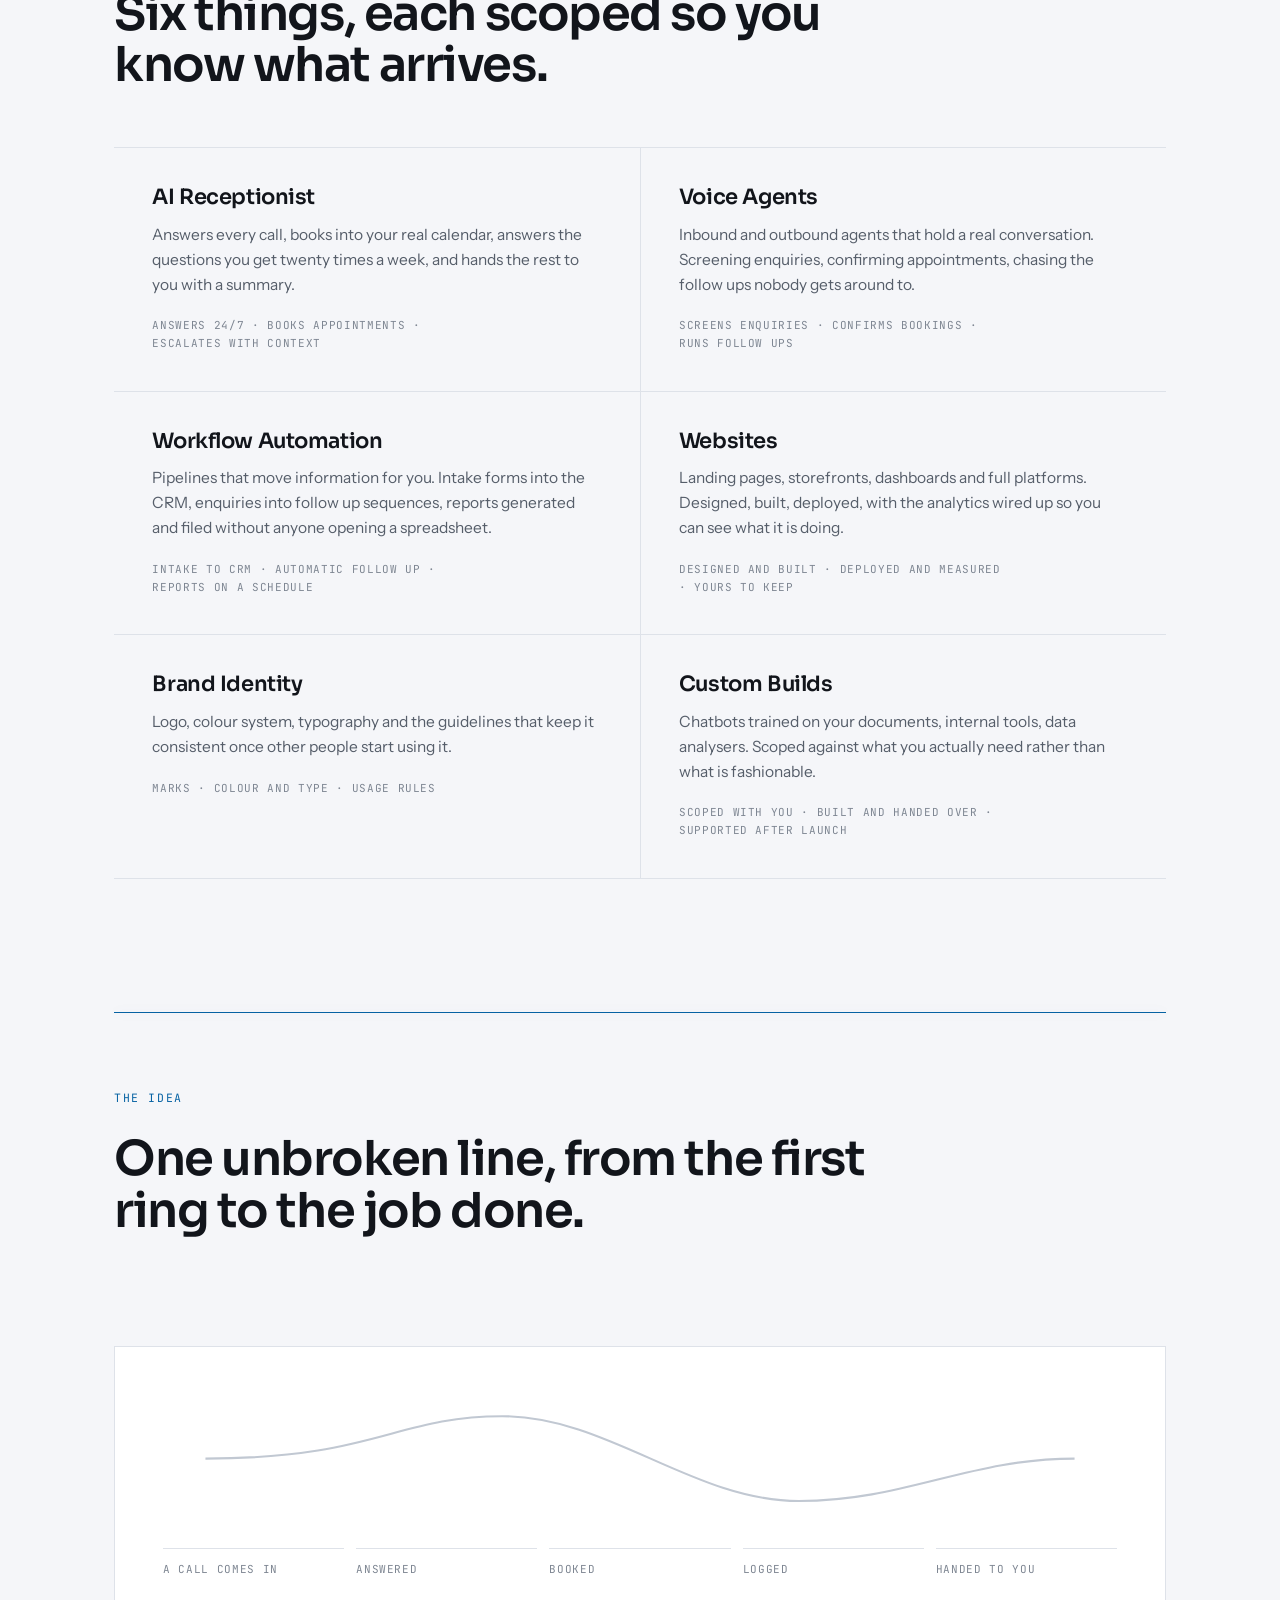
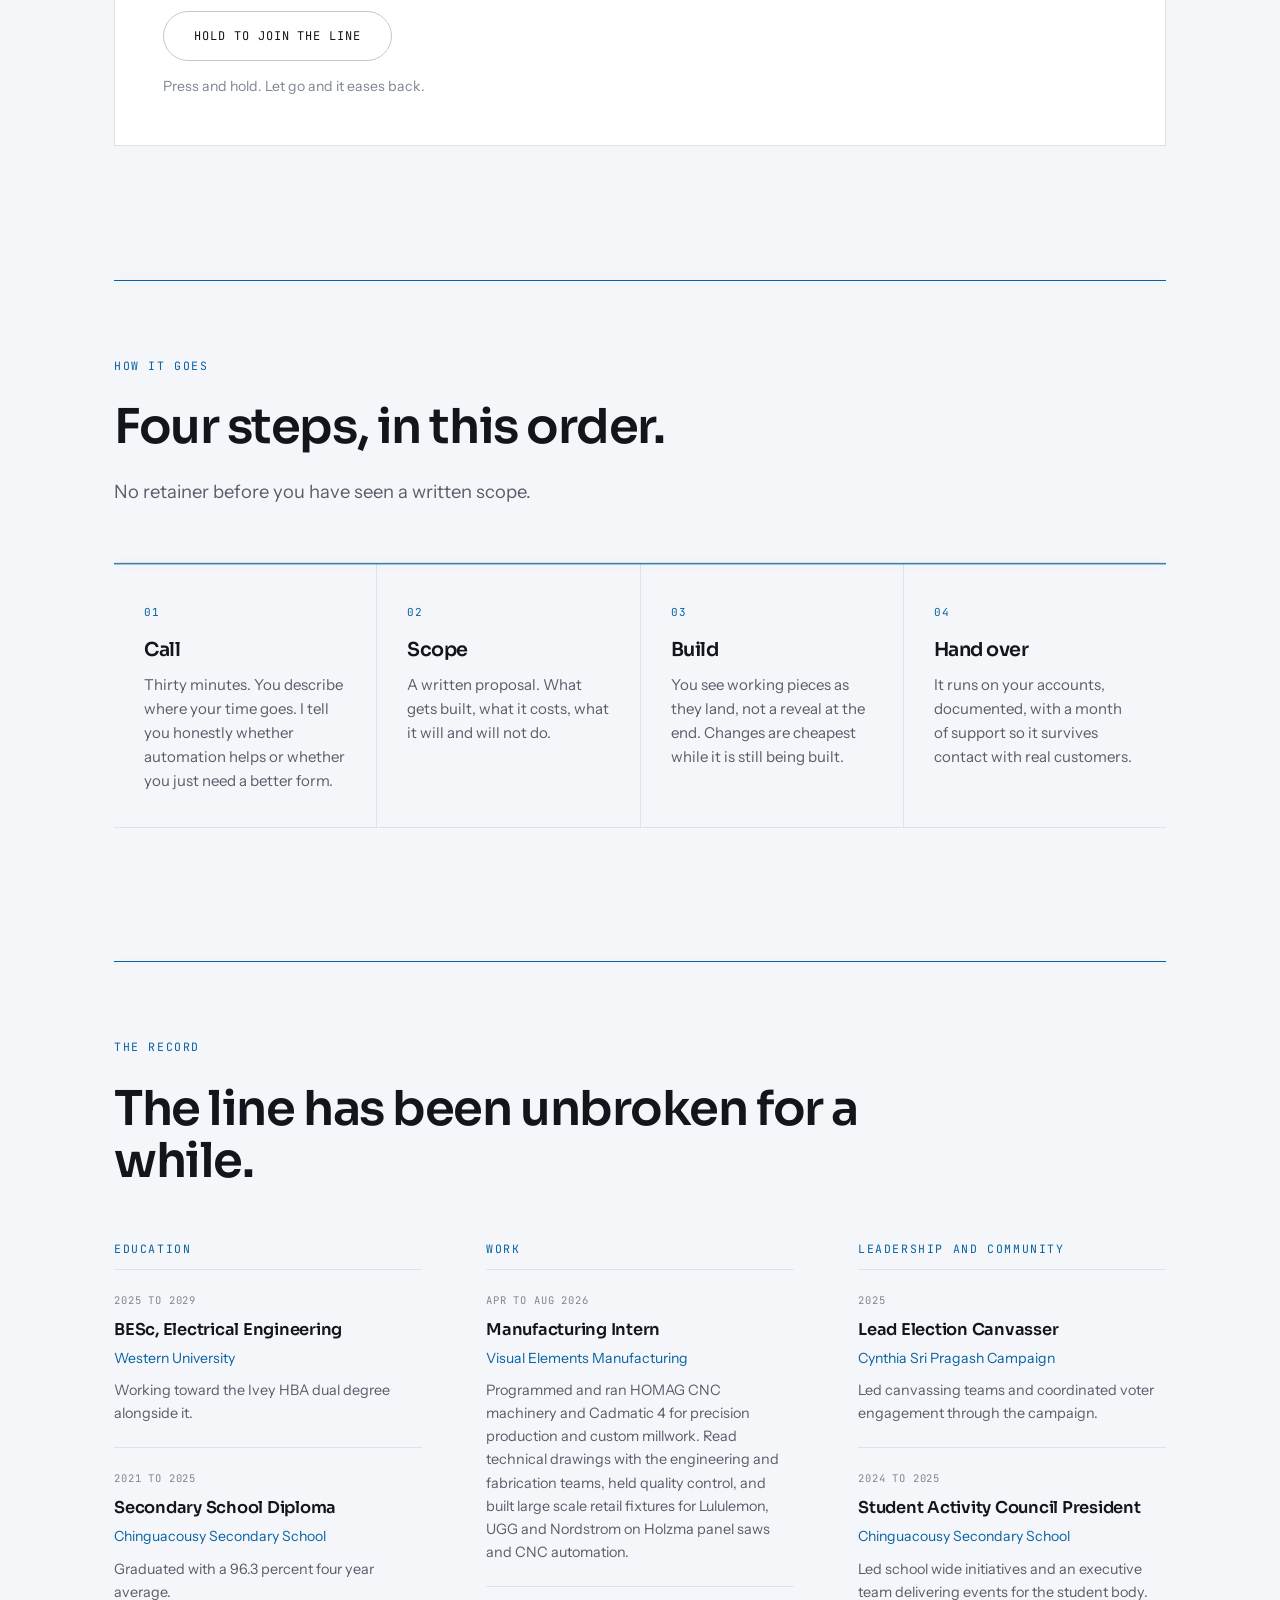
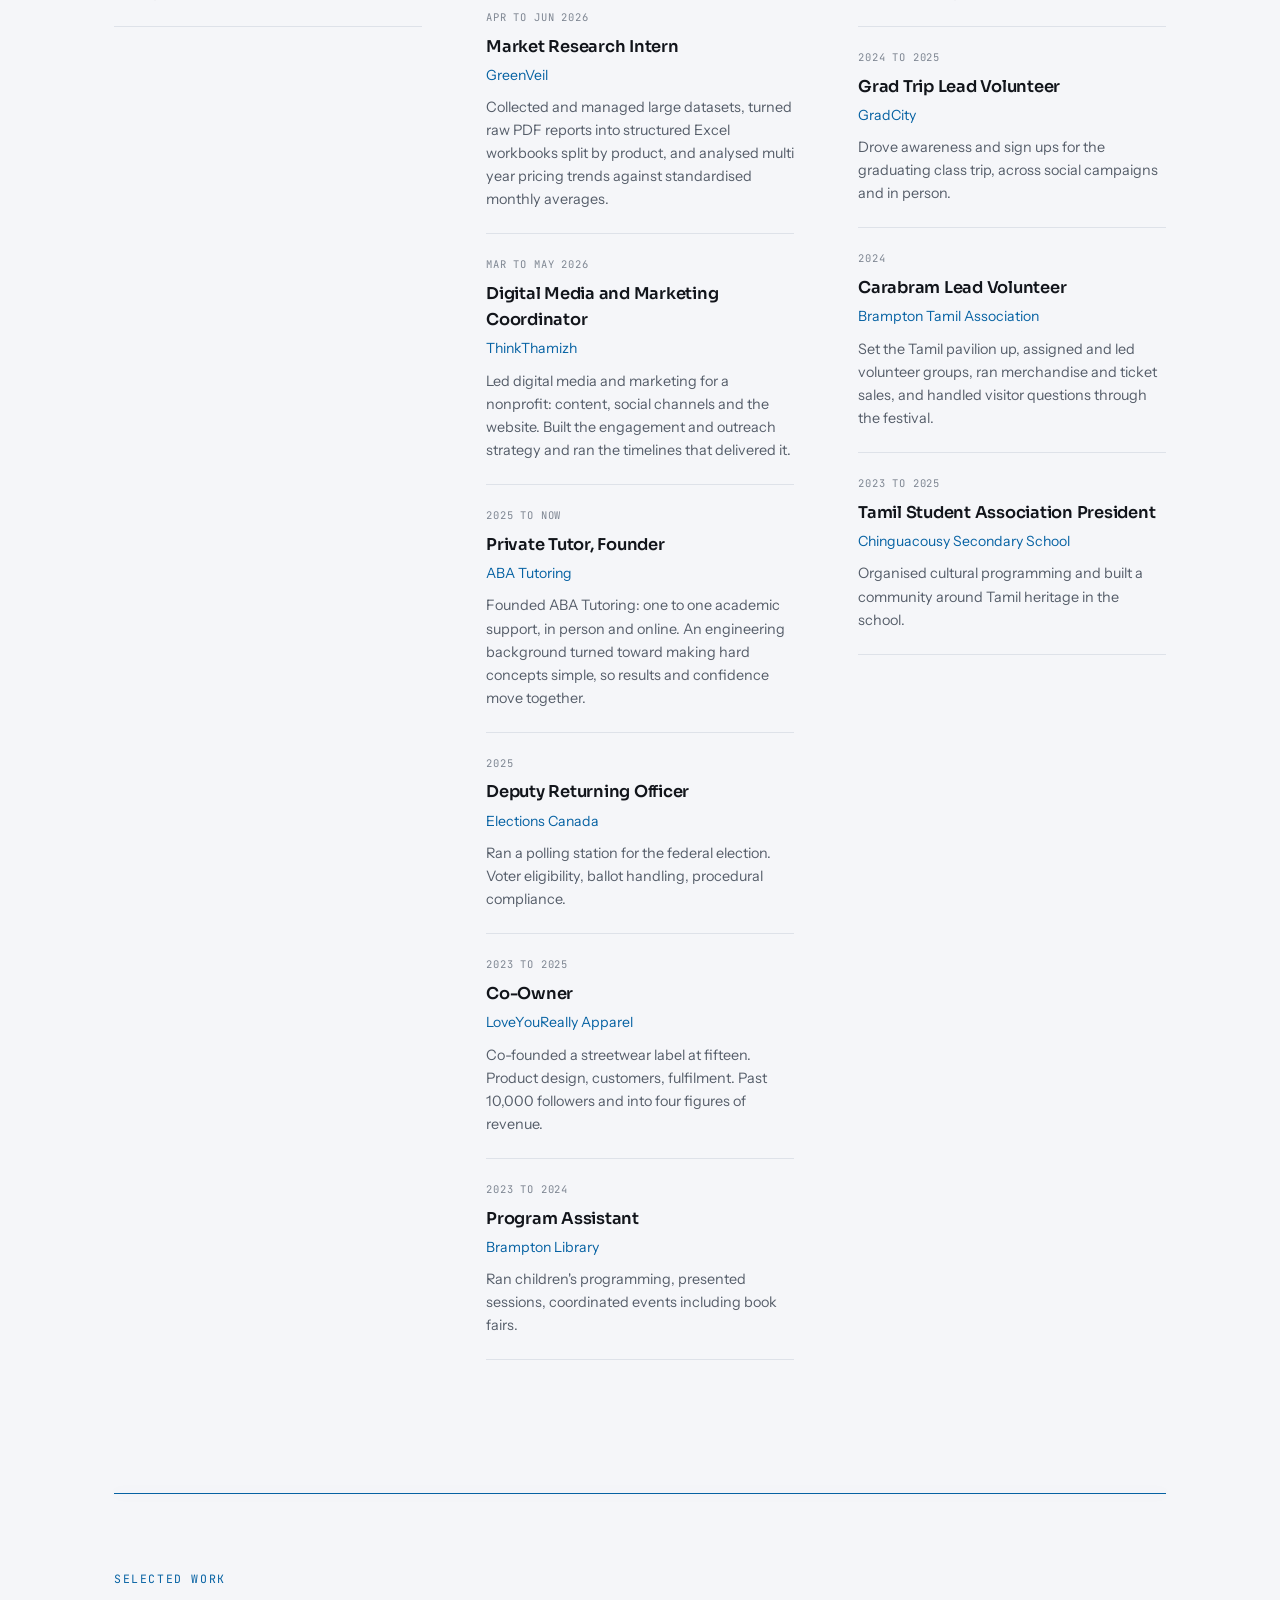
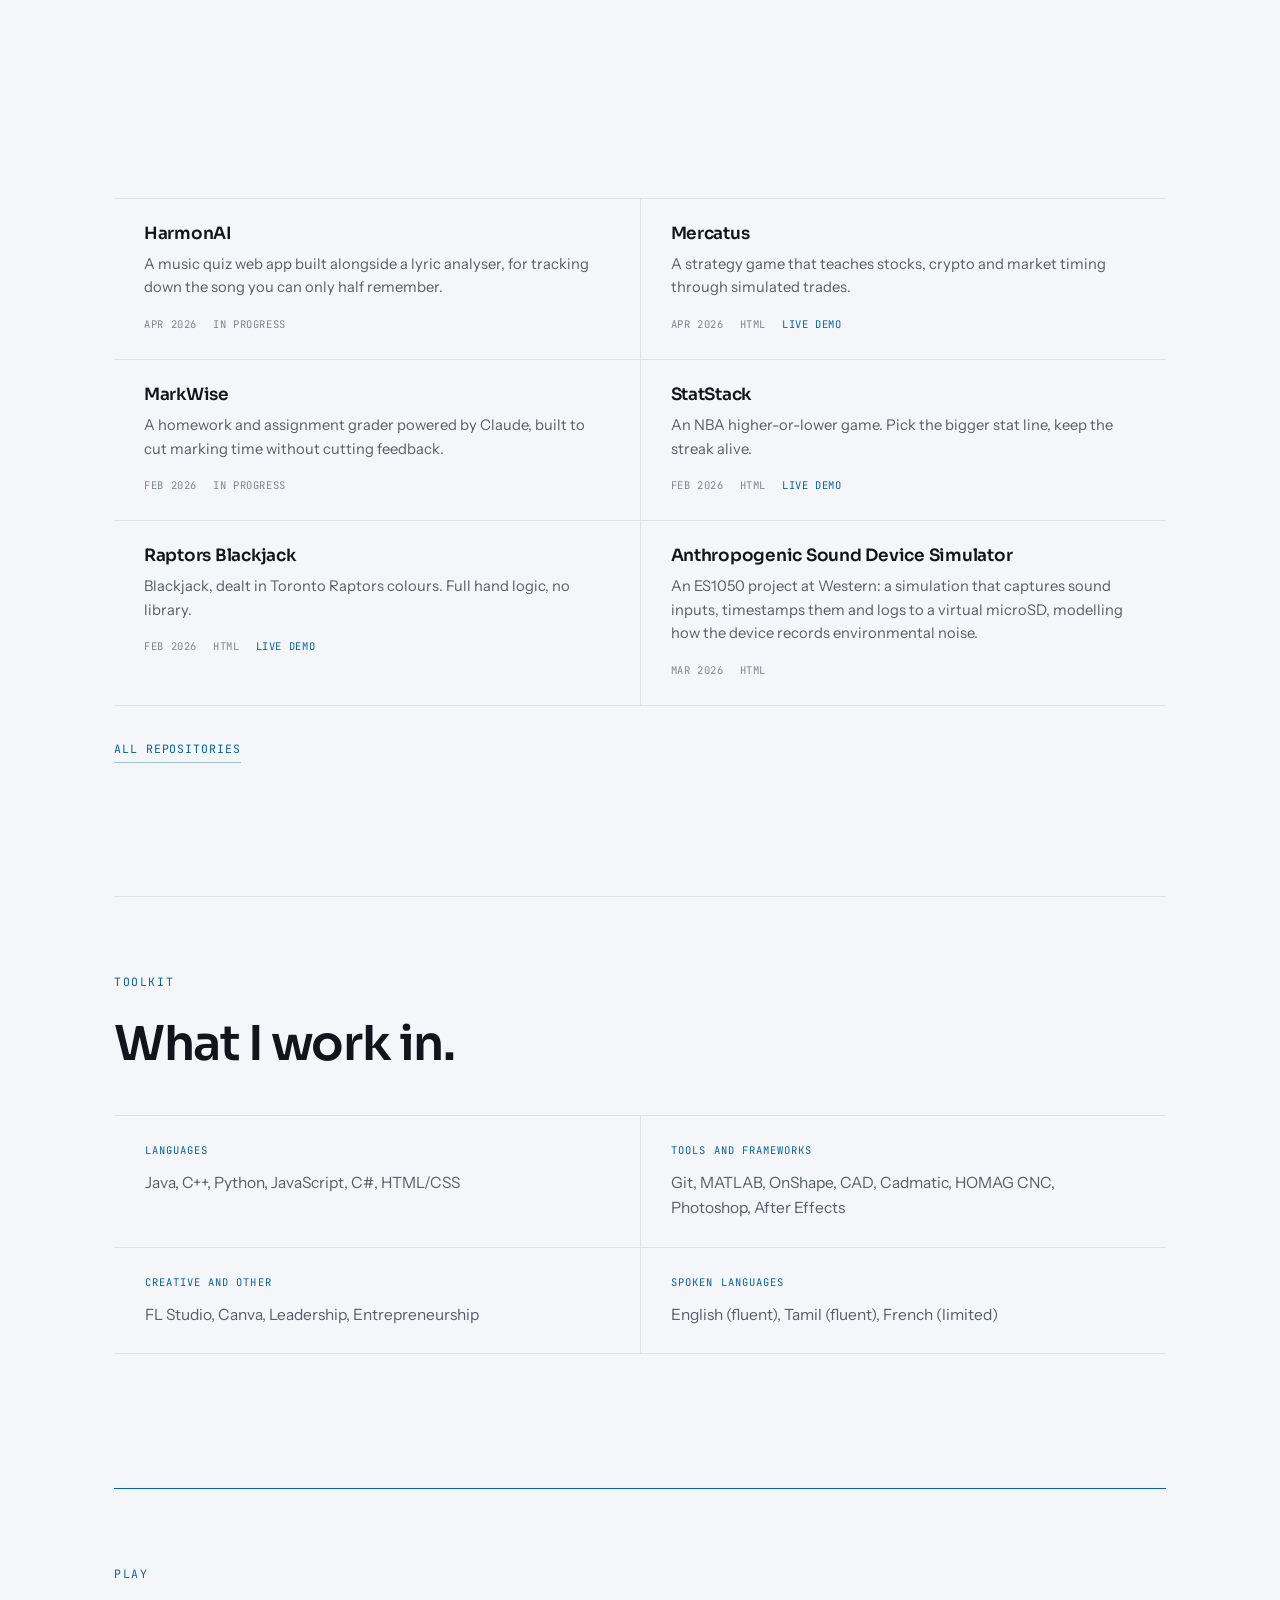
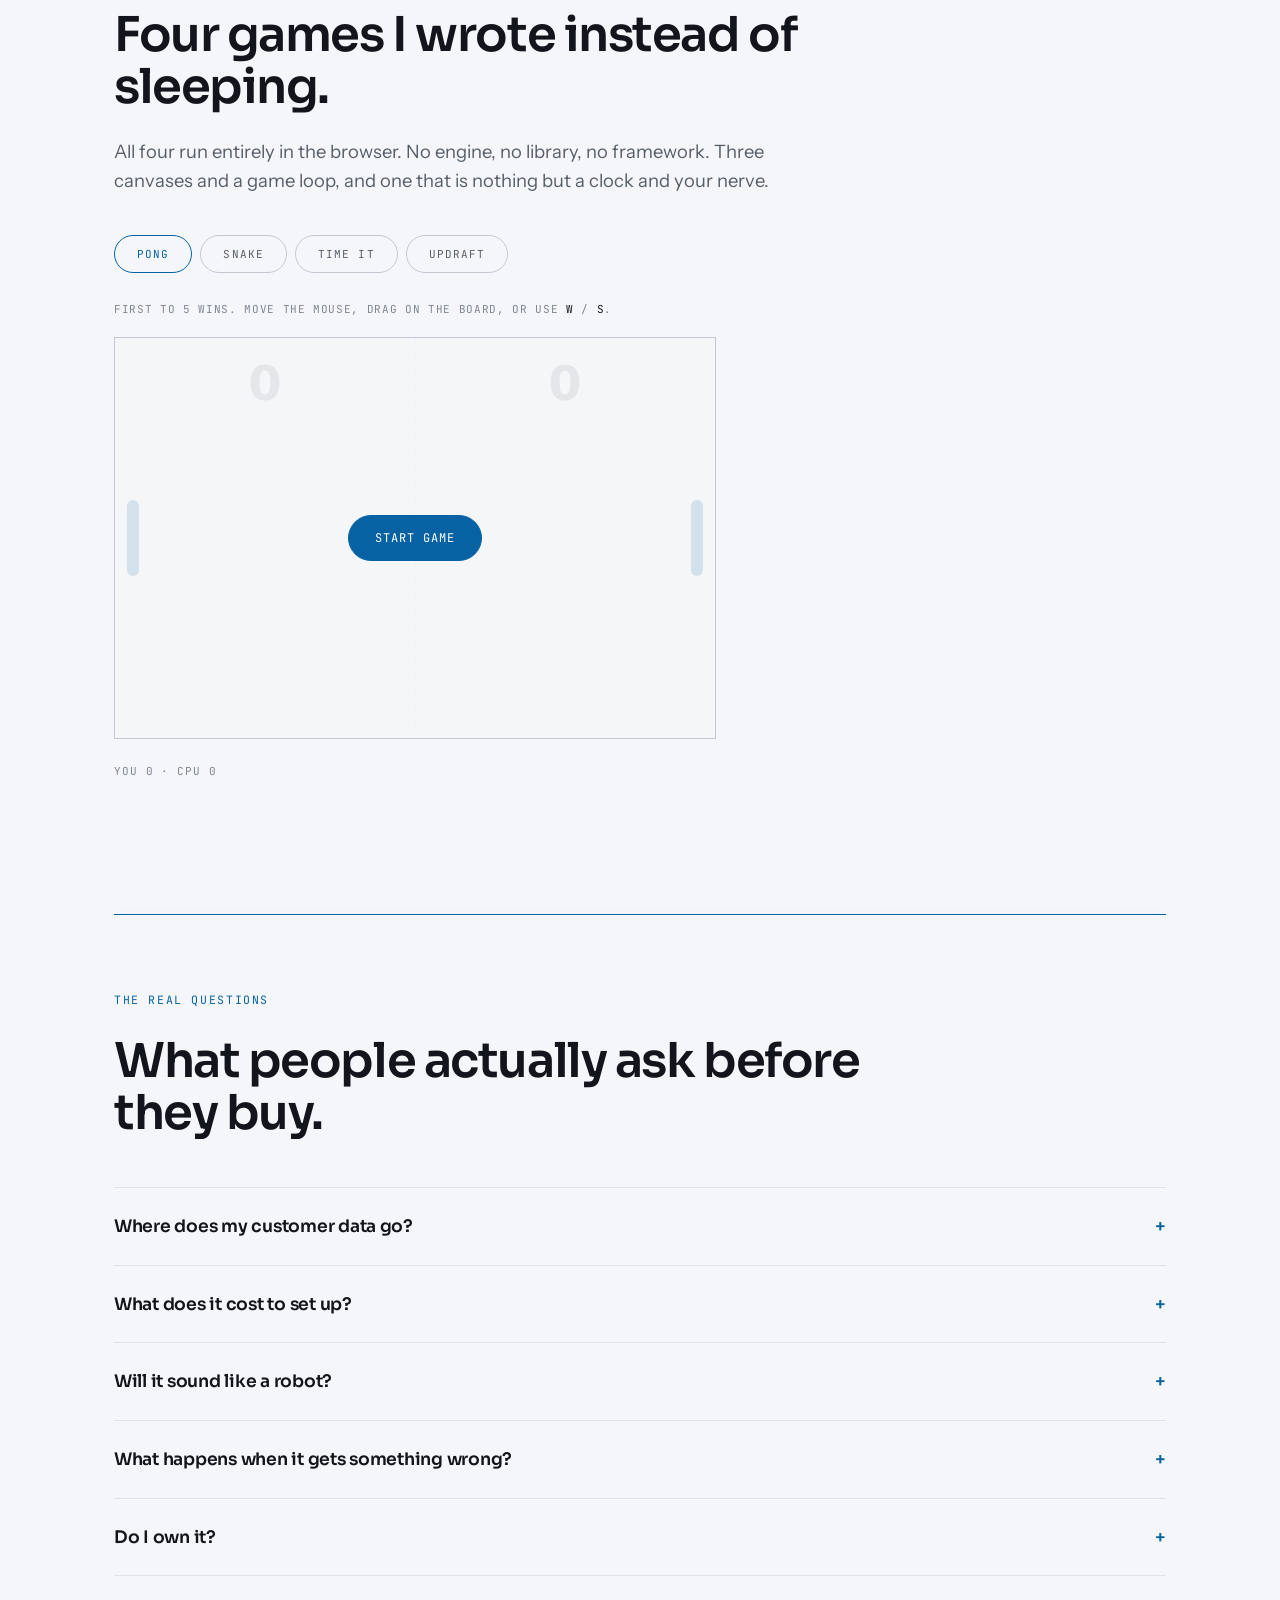
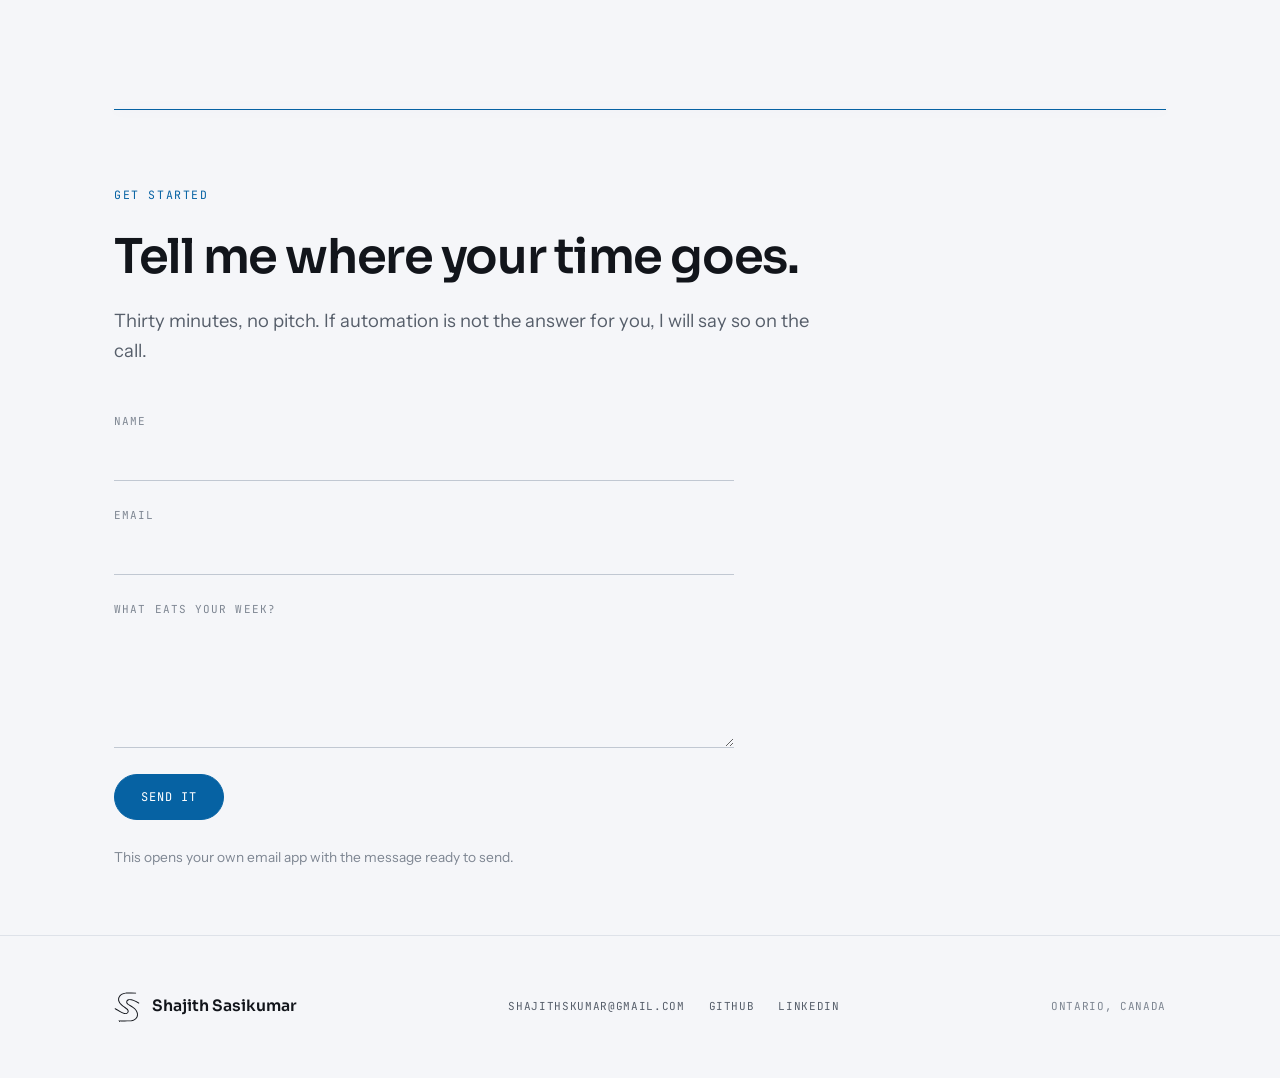
==== commit 8b99cc72: "Revert the filter-free glow: it was worse on real hardware Measured on the machine this is actually " ====
--- a/index.html
+++ b/index.html
@@ -35,7 +35,7 @@
 <link rel="preconnect" href="https://fonts.gstatic.com" crossorigin>
 <link rel="preload" as="style" href="https://fonts.googleapis.com/css2?family=Sora:wght@400;600&family=Instrument+Sans:wght@400;500&family=JetBrains+Mono:wght@400&display=swap">
 <link rel="stylesheet" href="https://fonts.googleapis.com/css2?family=Sora:wght@400;600&family=Instrument+Sans:wght@400;500&family=JetBrains+Mono:wght@400&display=swap">
-<link rel="stylesheet" href="assets/style.css?v=20260916i">
+<link rel="stylesheet" href="assets/style.css?v=20260916j">
 </head>
 
 <body>
@@ -121,32 +121,8 @@
     <!-- the mark draws itself across the whole scroll -->
     <div class="mark-wrap" aria-hidden="true">
       <div class="mark-halo" id="mark-halo"></div>
-      <svg class="hero-mark" xmlns="http://www.w3.org/2000/svg" viewBox="292 256 426 496" fill="none" stroke="currentColor" stroke-width="15.9" stroke-linecap="round" stroke-linejoin="round" aria-hidden="true"><!-- The glow. Two clones of each stroke, wider and fainter, drawn under
-           the real one. A use element is live linked to what it points at, so
-           the dash offset the animation writes to the path reaches these for
-           free and they can never fall out of step with it.
-           This replaces a drop-shadow, which had to re-blur the whole path on
-           every frame because the geometry changed on every frame: 1367ms of
-           rasterising across a 2300ms draw, against 368ms without it. Strokes
-           are close to free; a blur that cannot be cached is not. -->
-        <use class="mk-glow g1" href="#mk-1"/><use class="mk-glow g1" href="#mk-2"/>
-        <use class="mk-glow g2" href="#mk-1"/><use class="mk-glow g2" href="#mk-2"/>
-        <use class="mk-glow g3" href="#mk-1"/><use class="mk-glow g3" href="#mk-2"/>
-        <use class="mk-glow g4" href="#mk-1"/><use class="mk-glow g4" href="#mk-2"/>
-        <use class="mk-glow g5" href="#mk-1"/><use class="mk-glow g5" href="#mk-2"/>
-        <use class="mk-glow g6" href="#mk-1"/><use class="mk-glow g6" href="#mk-2"/>
-        <path id="mk-1" class="mk mk1" d="M653.21 274.55 C617.32 273.38 581.49 274.53 545.61 274.18 C527.58 274.01 509.55 273.45 491.55 274.55 C473.72 275.64 455.92 278.34 439.22 284.51 C422.36 290.74 406.62 300.50 393.90 313.37 C381.29 326.13 371.64 341.95 367.87 359.25 C364.10 376.54 366.20 395.32 372.61 411.99 C379.02 428.66 389.74 443.22 401.84 456.40 C414.05 469.70 427.66 481.58 442.08 492.37 C456.36 503.06 471.43 512.67 485.99 523.02 C493.33 528.25 500.55 533.66 506.99 540.01 C513.31 546.24 518.88 553.38 521.76 561.69 C524.70 570.17 524.84 579.87 521.68 588.26 C518.57 596.49 512.29 603.45 504.60 607.73 C496.77 612.09 487.49 613.65 478.43 613.45 C469.37 613.25 460.54 611.29 451.93 608.68 C434.86 603.52 418.65 595.85 402.79 587.61 C371.08 571.12 340.75 552.34 311.07 532.40"/><path id="mk-2" class="mk mk2" d="M699.43 439.81 C667.86 420.55 635.12 403.59 600.12 391.64 C582.55 385.64 564.41 380.90 545.81 382.04 C536.60 382.60 527.27 384.61 519.46 389.35 C511.64 394.09 505.34 401.55 502.53 410.21 C499.66 419.02 500.42 429.08 504.23 437.51 C507.98 445.80 514.68 452.53 521.86 458.38 C536.21 470.07 552.46 478.21 568.44 487.25 C600.39 505.35 631.24 527.07 652.94 556.60 C663.88 571.49 672.50 588.38 676.30 606.51 C680.06 624.48 679.10 643.68 672.94 660.91 C666.78 678.13 655.43 693.37 641.11 704.80 C626.78 716.24 609.50 723.87 591.73 728.44 C582.68 730.77 573.51 732.31 564.23 733.07 C555.12 733.82 545.91 733.81 536.72 733.84 C518.33 733.90 500.01 734.08 481.67 734.17 C445.00 734.36 408.26 734.19 371.61 734.26"/></svg>
+      <svg class="hero-mark" xmlns="http://www.w3.org/2000/svg" viewBox="292 256 426 496" fill="none" stroke="currentColor" stroke-width="15.9" stroke-linecap="round" stroke-linejoin="round" aria-hidden="true"><path class="mk mk1" d="M653.21 274.55 C617.32 273.38 581.49 274.53 545.61 274.18 C527.58 274.01 509.55 273.45 491.55 274.55 C473.72 275.64 455.92 278.34 439.22 284.51 C422.36 290.74 406.62 300.50 393.90 313.37 C381.29 326.13 371.64 341.95 367.87 359.25 C364.10 376.54 366.20 395.32 372.61 411.99 C379.02 428.66 389.74 443.22 401.84 456.40 C414.05 469.70 427.66 481.58 442.08 492.37 C456.36 503.06 471.43 512.67 485.99 523.02 C493.33 528.25 500.55 533.66 506.99 540.01 C513.31 546.24 518.88 553.38 521.76 561.69 C524.70 570.17 524.84 579.87 521.68 588.26 C518.57 596.49 512.29 603.45 504.60 607.73 C496.77 612.09 487.49 613.65 478.43 613.45 C469.37 613.25 460.54 611.29 451.93 608.68 C434.86 603.52 418.65 595.85 402.79 587.61 C371.08 571.12 340.75 552.34 311.07 532.40"/><path class="mk mk2" d="M699.43 439.81 C667.86 420.55 635.12 403.59 600.12 391.64 C582.55 385.64 564.41 380.90 545.81 382.04 C536.60 382.60 527.27 384.61 519.46 389.35 C511.64 394.09 505.34 401.55 502.53 410.21 C499.66 419.02 500.42 429.08 504.23 437.51 C507.98 445.80 514.68 452.53 521.86 458.38 C536.21 470.07 552.46 478.21 568.44 487.25 C600.39 505.35 631.24 527.07 652.94 556.60 C663.88 571.49 672.50 588.38 676.30 606.51 C680.06 624.48 679.10 643.68 672.94 660.91 C666.78 678.13 655.43 693.37 641.11 704.80 C626.78 716.24 609.50 723.87 591.73 728.44 C582.68 730.77 573.51 732.31 564.23 733.07 C555.12 733.82 545.91 733.81 536.72 733.84 C518.33 733.90 500.01 734.08 481.67 734.17 C445.00 734.36 408.26 734.19 371.61 734.26"/></svg>
       <svg class="head-layer" viewBox="292 256 426 496" aria-hidden="true">
-        <!-- The nib's bloom is a radial gradient, not a blurred disc. A blur
-             on a circle whose position and radius change every frame has to be
-             re-rasterised every frame; a gradient fill is just a fill. -->
-        <defs><radialGradient id="nib-bloom">
-          <stop offset="0%"   stop-color="rgb(var(--accent-rgb))" stop-opacity="0.80"/>
-          <stop offset="20%"  stop-color="rgb(var(--accent-rgb))" stop-opacity="0.62"/>
-          <stop offset="44%"  stop-color="rgb(var(--accent-rgb))" stop-opacity="0.26"/>
-          <stop offset="72%"  stop-color="rgb(var(--accent-rgb))" stop-opacity="0.08"/>
-          <stop offset="100%" stop-color="rgb(var(--accent-rgb))" stop-opacity="0"/>
-        </radialGradient></defs>
         <circle class="head" id="head" r="24" cx="-100" cy="-100"/>
         <circle class="head-core" id="head-core" r="6.5" cx="-100" cy="-100"/>
       </svg>
@@ -541,6 +517,6 @@
   </div>
 </footer>
 
-<script src="assets/app.js?v=20260916i"></script>
+<script src="assets/app.js?v=20260916j"></script>
 </body>
 </html>
--- a/assets/style.css
+++ b/assets/style.css
@@ -614,35 +614,7 @@
    drop-shadow, which at this radius costs nothing measurable. The wide
    ambient bloom is a static radial gradient behind the mark that only ever
    changes opacity, so the compositor fades it and nothing re-rasterises. */
-/* The mark's glow, without a filter.
-
-   This used to be drop-shadow(0 0 15px). A drop-shadow on a path whose
-   geometry changes every frame cannot be cached: the browser re-rasterises
-   and re-blurs the whole stroke every time the dash offset moves. Traced
-   across the 2300ms draw that was 1367ms of raster work, against 368ms with
-   it removed - more than everything else on the page put together. It never
-   showed up in frame timings because rasterising happens off the main
-   thread; it shows up on a real machine as dropped frames.
-
-   Two wider, fainter copies of each stroke underneath give the same bloom
-   for the price of two more strokes, which is close to nothing. They are
-   use elements pointing at the real paths, so the dash offset written by
-   the animation reaches them automatically and they cannot drift out of
-   step with the line they are lighting.
-
-   Six layers, not two. Two was cheap and looked it: a gaussian has a long
-   soft tail and two steps approximate it as a pair of hard rings around the
-   letter, which reads as an outline rather than a glow. Six, with the widths
-   close together and the outermost nearly transparent, give a falloff the
-   eye cannot pick apart. Strokes are cheap enough that the extra four cost
-   nothing measurable next to the blur they replace. */
-.mk-glow{fill:none;stroke-linecap:round;stroke-linejoin:round;pointer-events:none}
-.mk-glow.g1{stroke:rgba(var(--accent-rgb),calc(.028 * var(--glow)));stroke-width:62}
-.mk-glow.g2{stroke:rgba(var(--accent-rgb),calc(.034 * var(--glow)));stroke-width:51}
-.mk-glow.g3{stroke:rgba(var(--accent-rgb),calc(.042 * var(--glow)));stroke-width:42}
-.mk-glow.g4{stroke:rgba(var(--accent-rgb),calc(.052 * var(--glow)));stroke-width:34}
-.mk-glow.g5{stroke:rgba(var(--accent-rgb),calc(.064 * var(--glow)));stroke-width:27}
-.mk-glow.g6{stroke:rgba(var(--accent-rgb),calc(.080 * var(--glow)));stroke-width:21}
+.hero-mark .mk{filter:drop-shadow(0 0 15px rgba(var(--accent-rgb),calc(.7 * var(--glow))))}
 .mark-halo{position:absolute;inset:-22%;pointer-events:none;opacity:0;
   will-change:opacity;
   background:radial-gradient(ellipse 52% 46% at 50% 50%,
@@ -650,16 +622,13 @@
     rgba(var(--accent-rgb),calc(.09 * var(--glow))) 38%,rgba(var(--accent-rgb),0) 70%)}
 
 /* the drawing head: the light doing the writing */
-/* The nib. Both of these were filters - a 10px blur on the disc and a 15px
-   drop-shadow on the core - and both had to be re-rasterised on every frame
-   because the circles move and resize on every frame. A radial gradient fill
-   is the same bloom with none of that: it is a fill, and fills are cheap.
-   The core keeps a ring of its own instead of a shadow. */
-.head{fill:url(#nib-bloom)}
+.head{fill:rgba(var(--accent-rgb),calc(.42 * var(--glow) + .12));filter:blur(10px)}
+/* the .head disc above is already a blurred bloom, so the core only needs
+   the tight highlight: a second 48px shadow here was re-blurring the nib
+   every frame for light the disc was providing anyway */
 .head-core{fill:rgb(var(--ink-rgb));
-  stroke:rgba(var(--accent-rgb),calc(.5 * var(--glow)));stroke-width:5}
-.head{opacity:calc((.42 * var(--glow) + .34) * var(--head,0))}
-.head-core{opacity:var(--head,0)}
+  filter:drop-shadow(0 0 15px rgba(var(--accent-rgb),var(--glow)))}
+.head,.head-core{opacity:var(--head,0)}
 /* Only once the draw is finished. Transitioning opacity during the draw
    would smear the dimming that marks the pen lift. */
 .mark-wrap.drawn .head,.mark-wrap.drawn .head-core{
